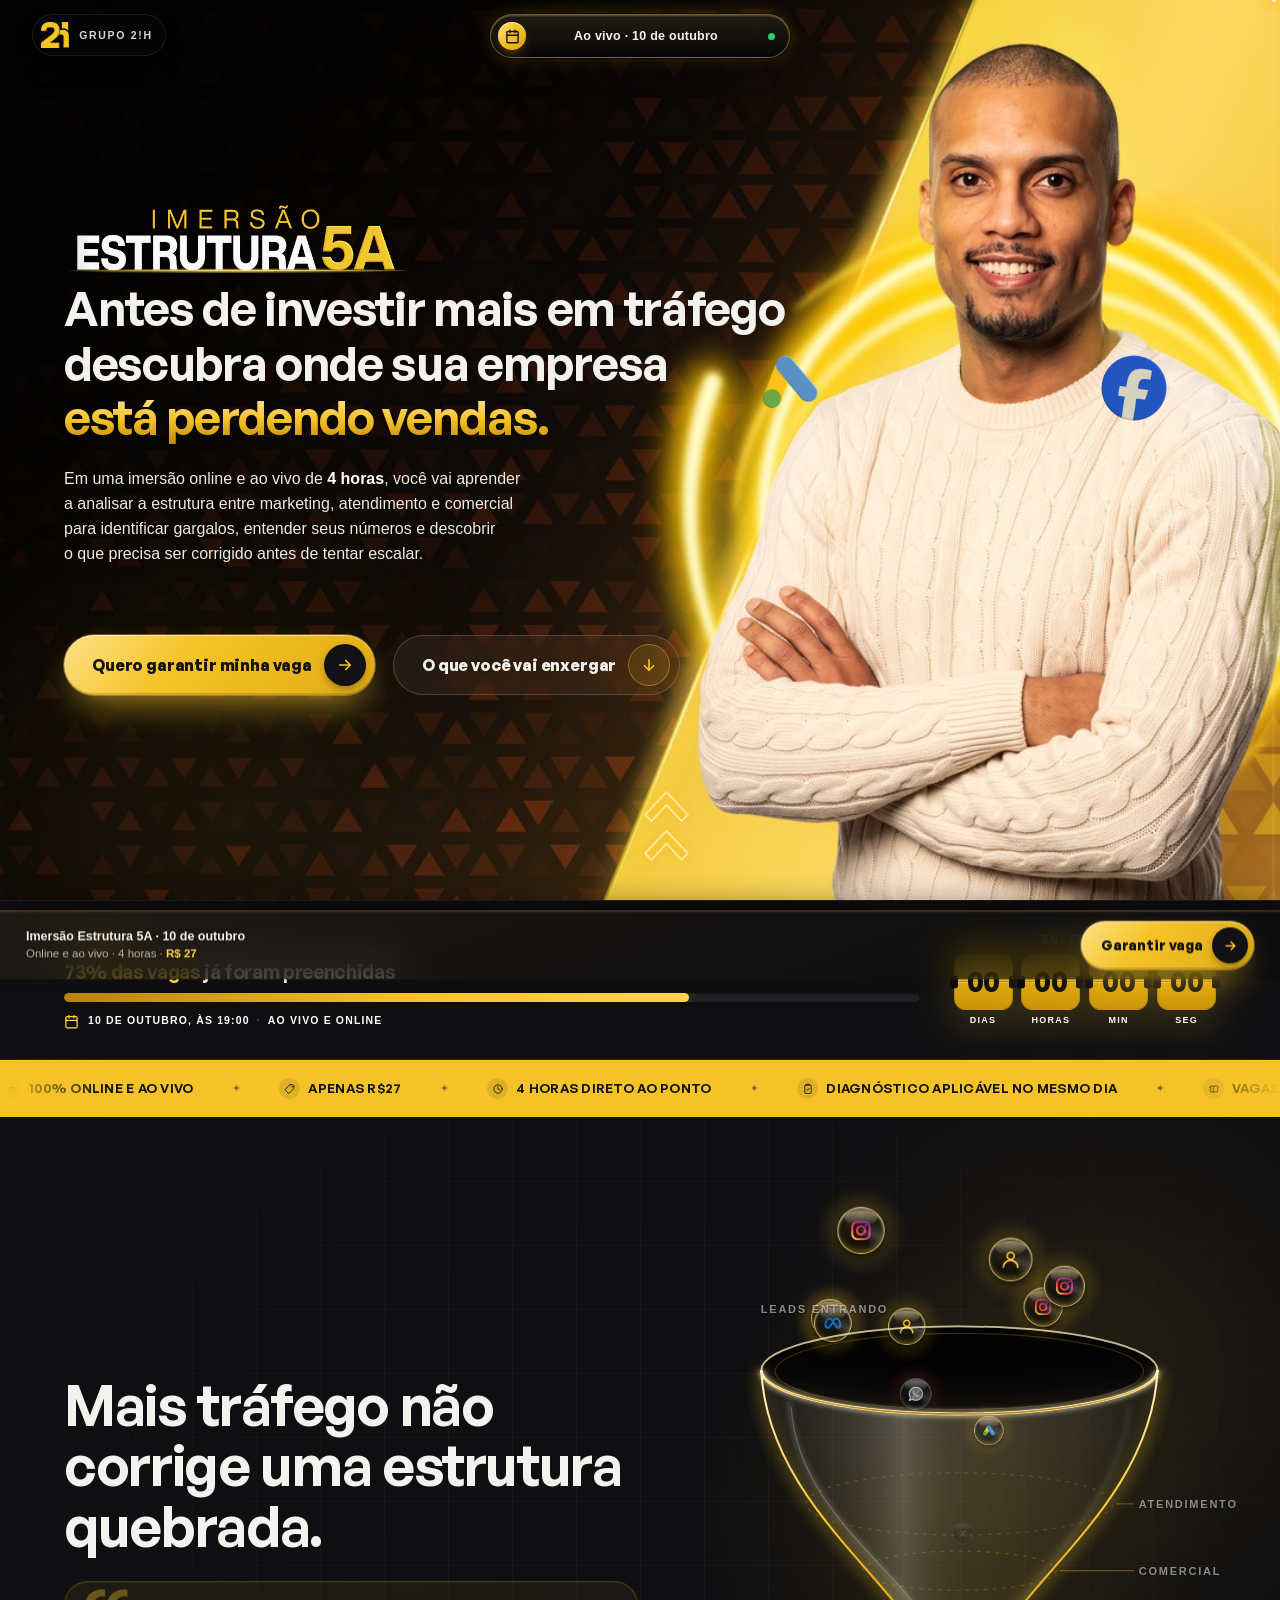
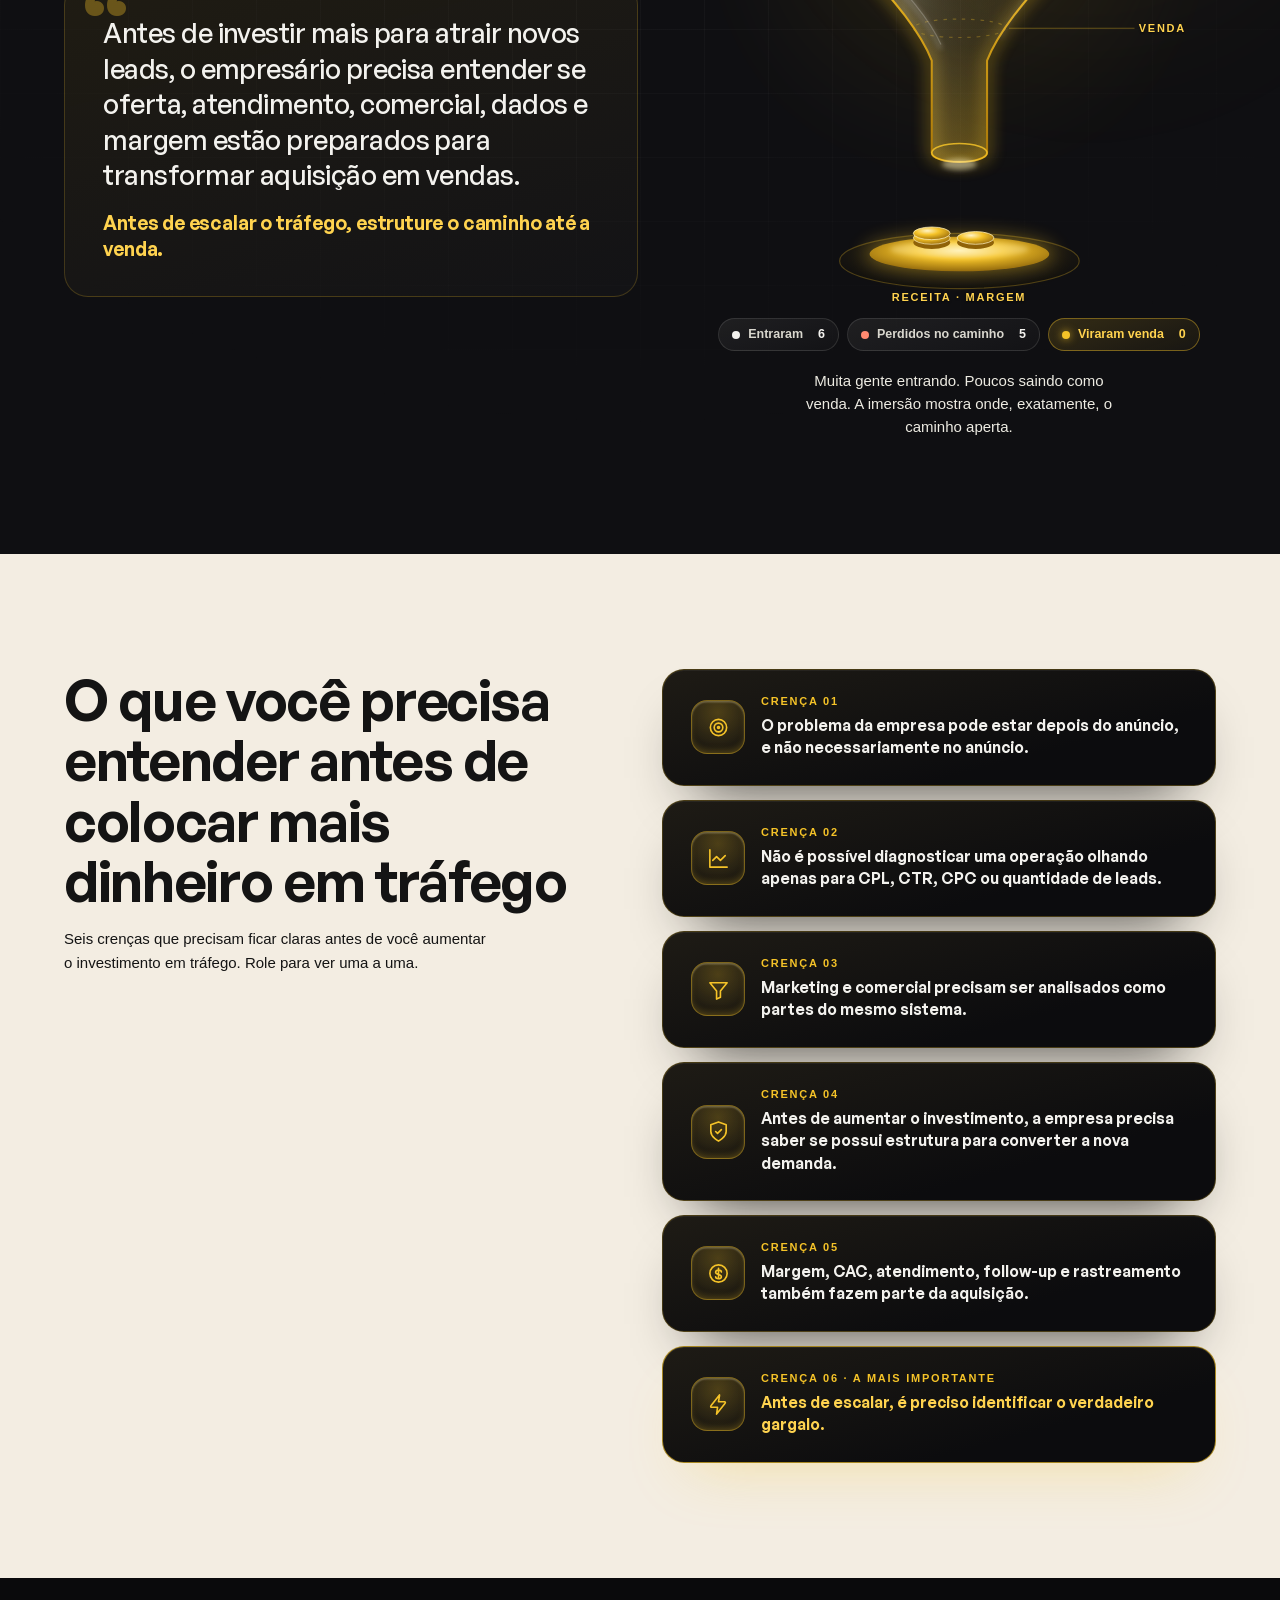
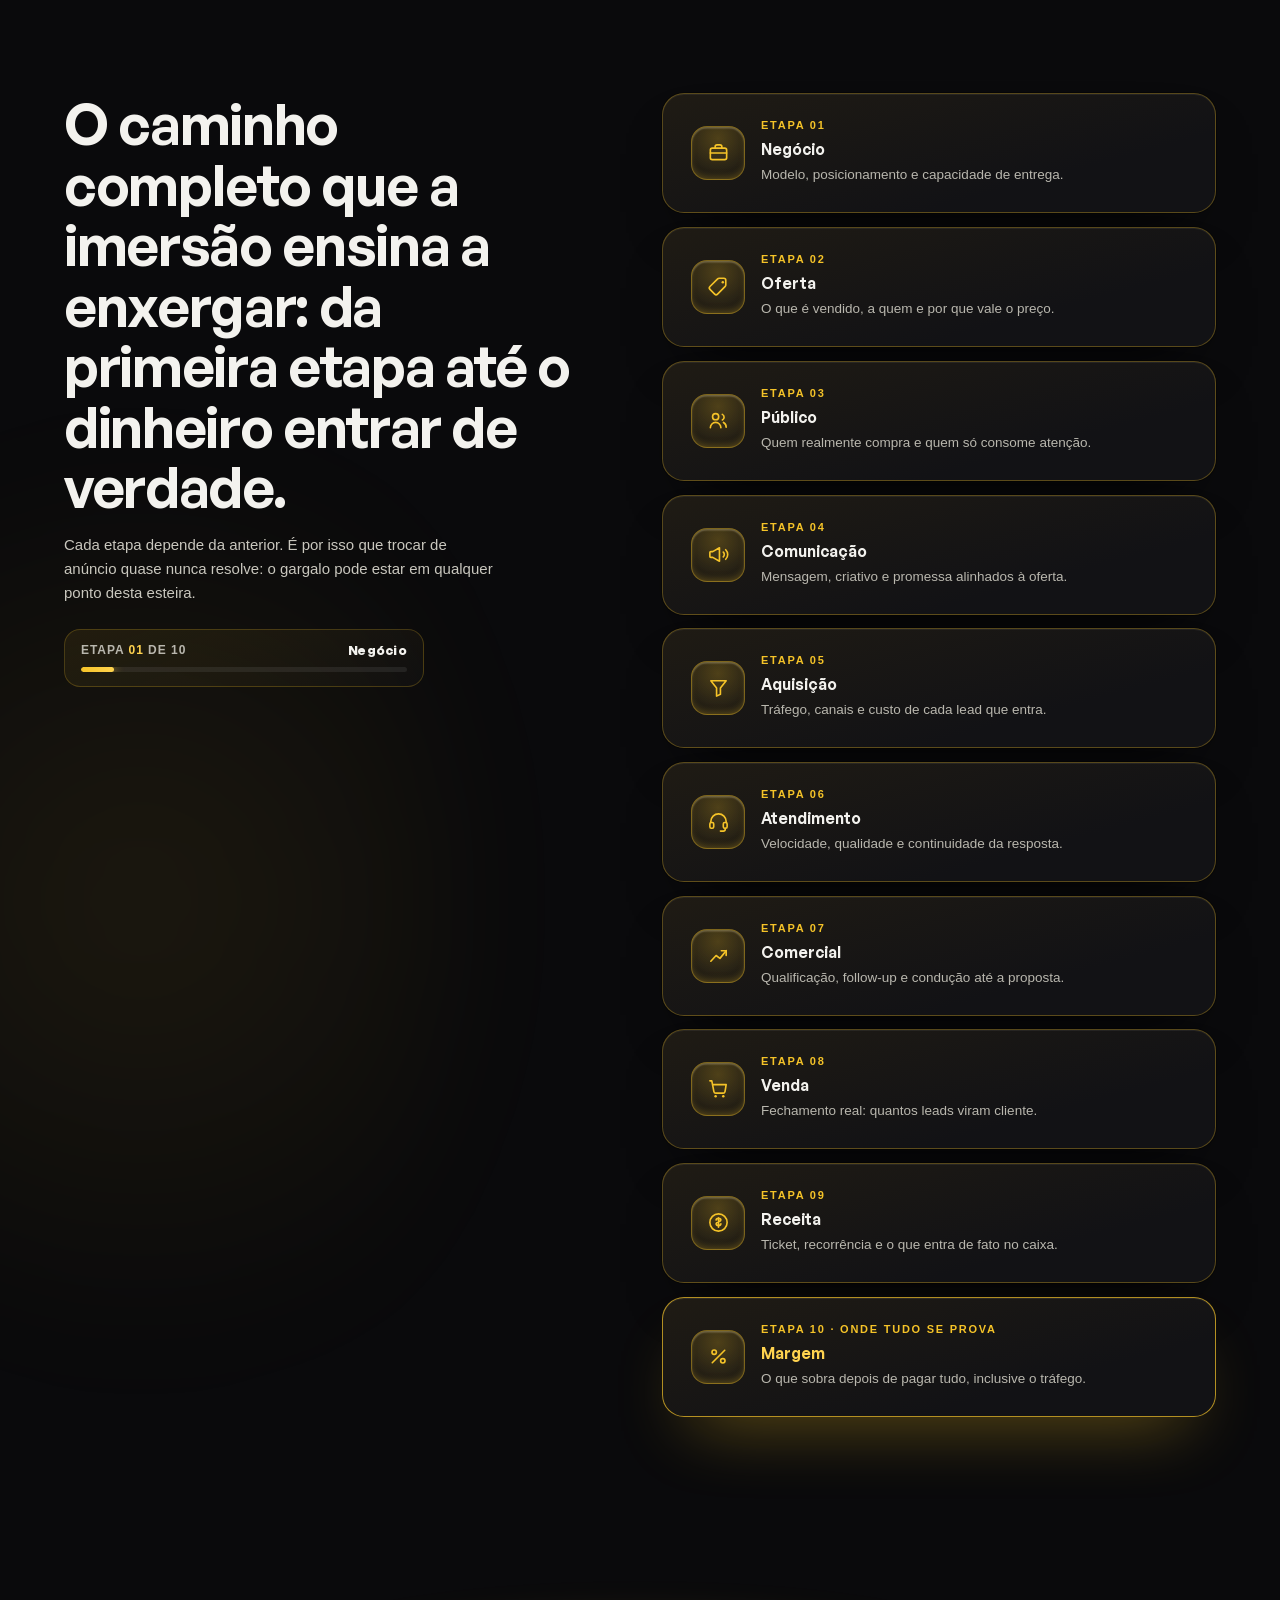
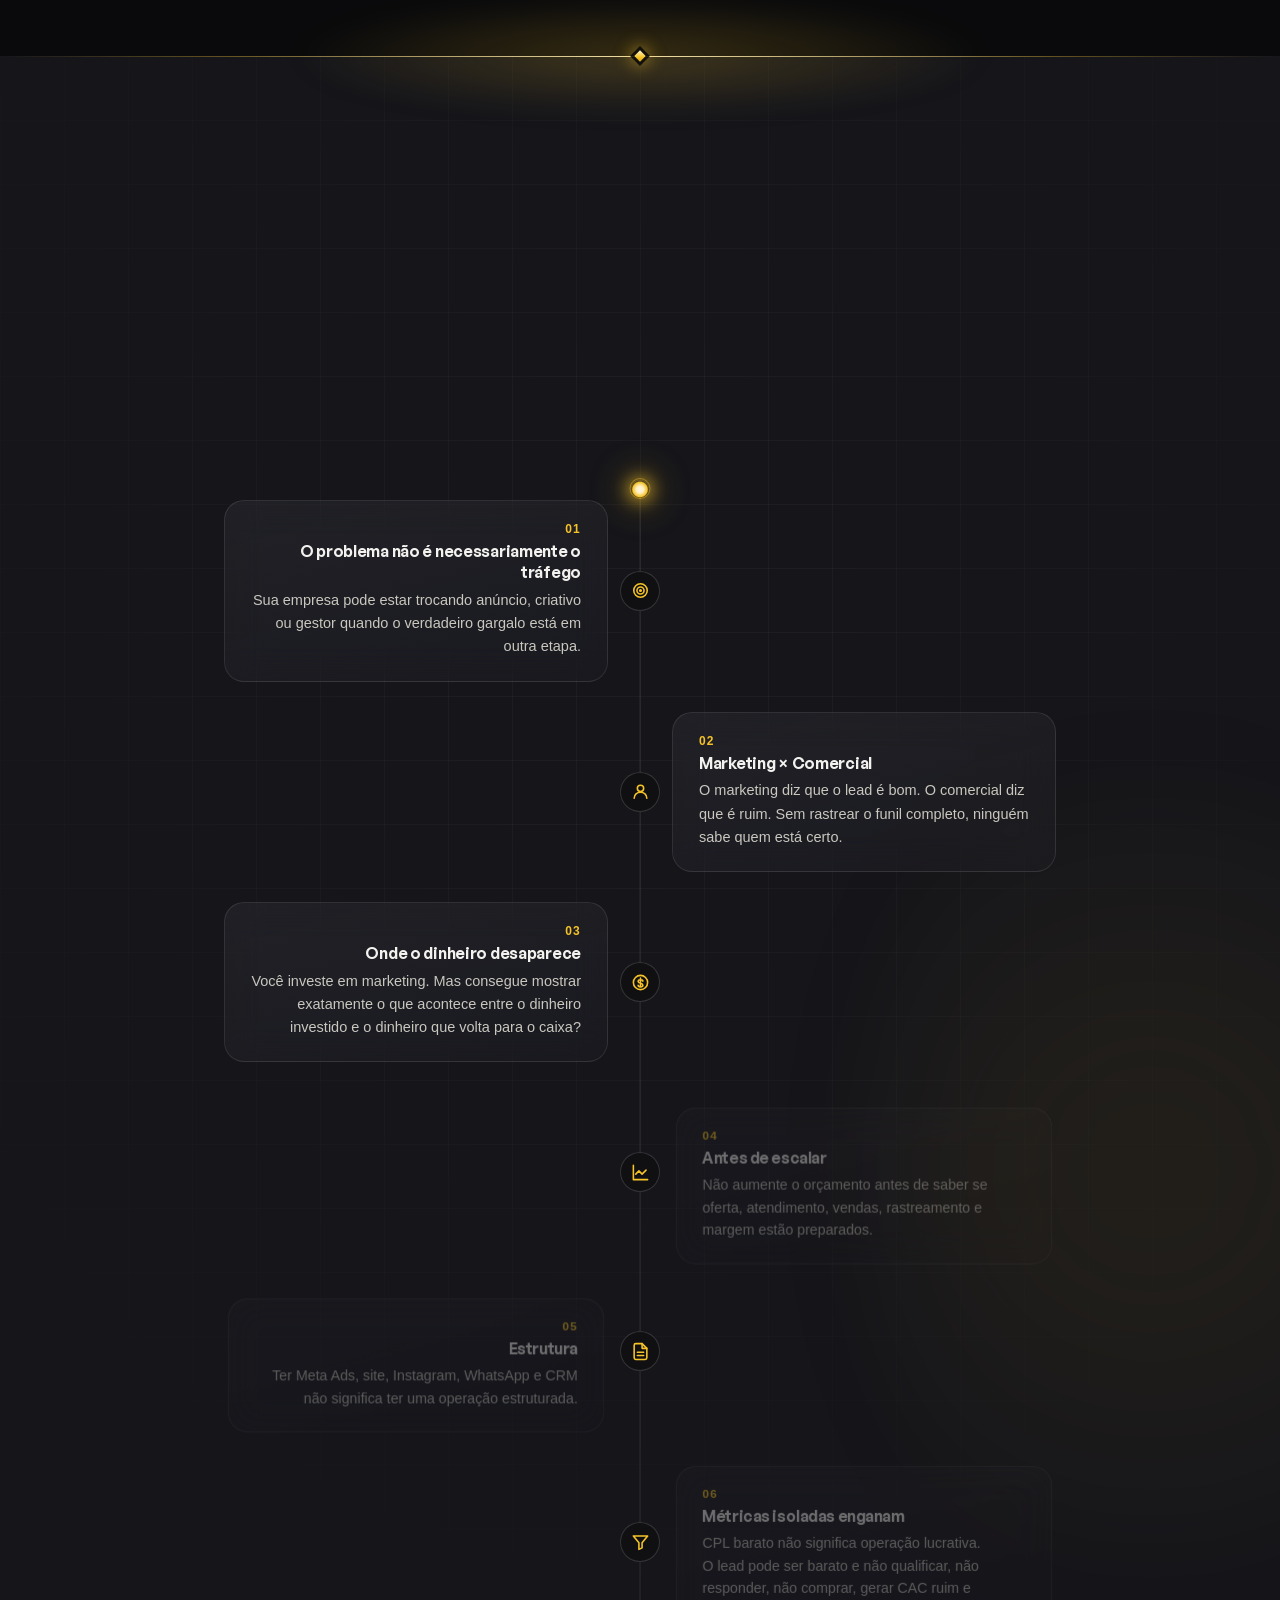
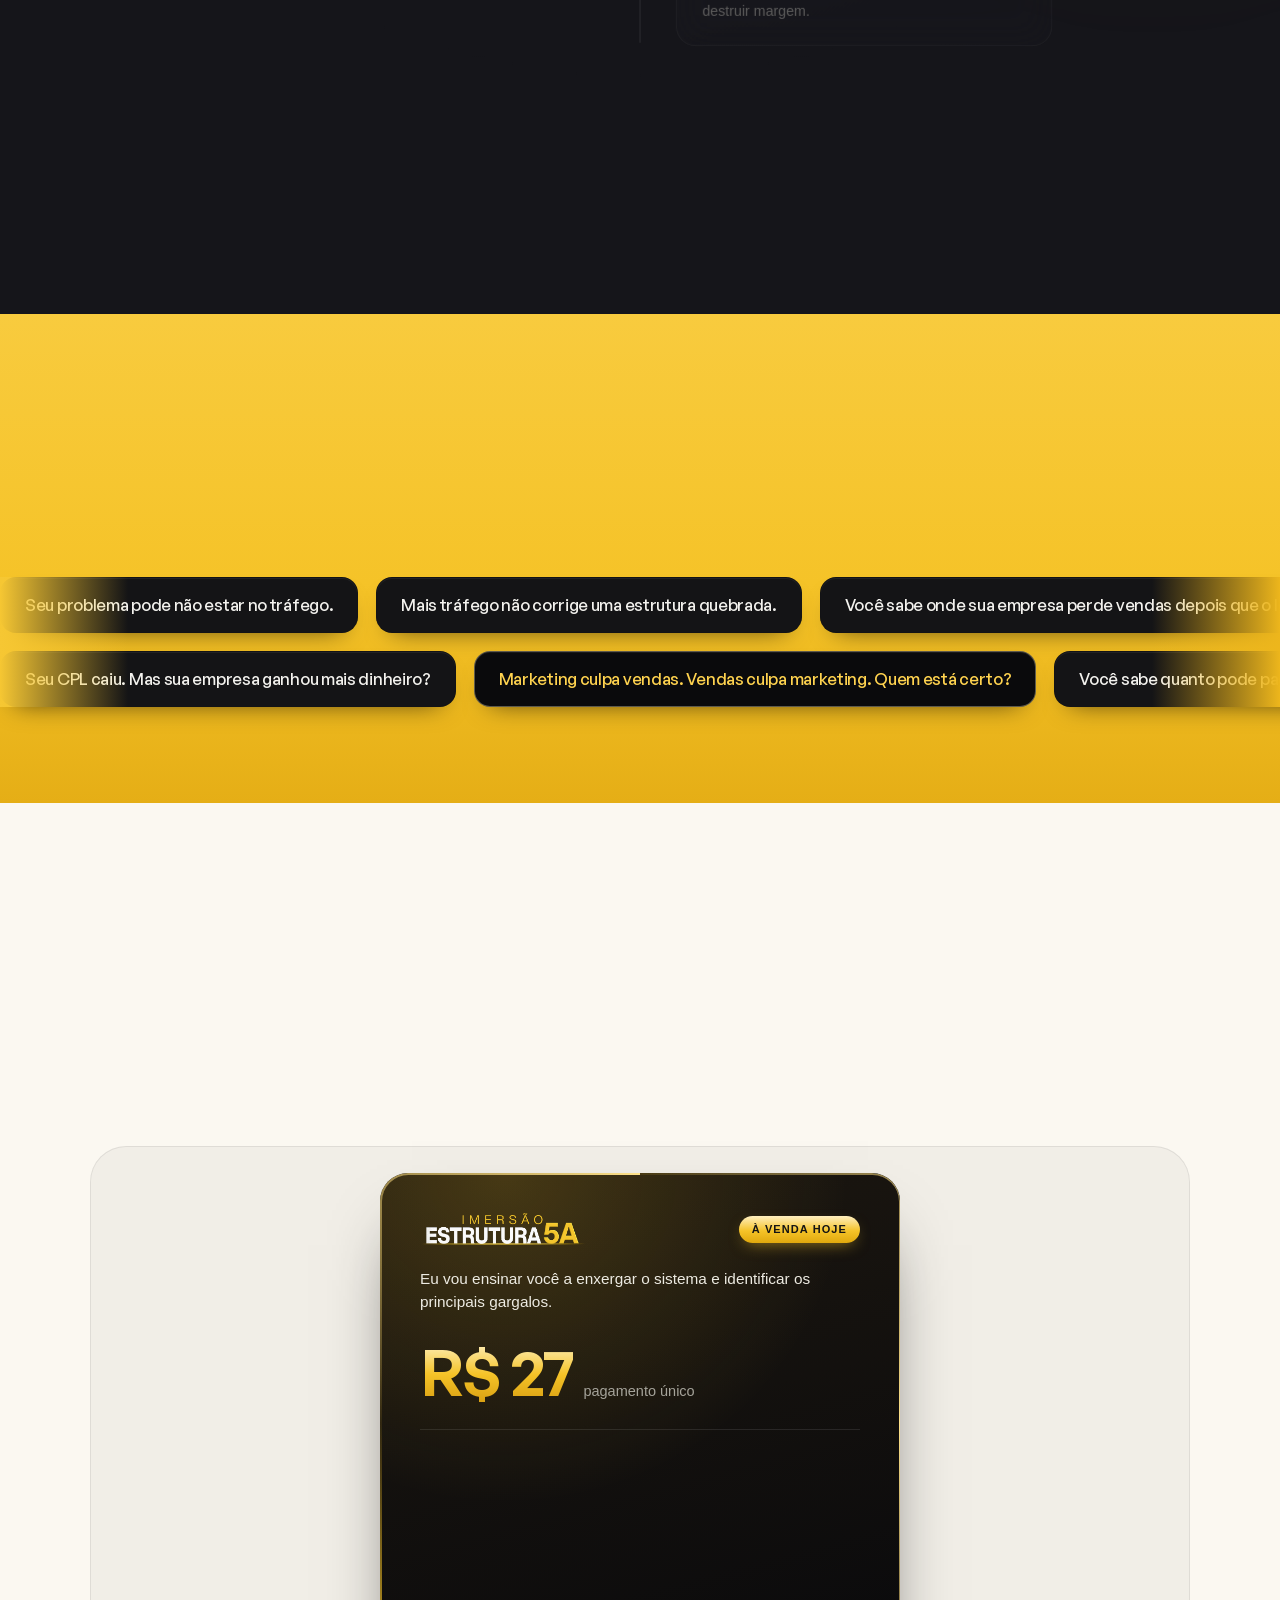
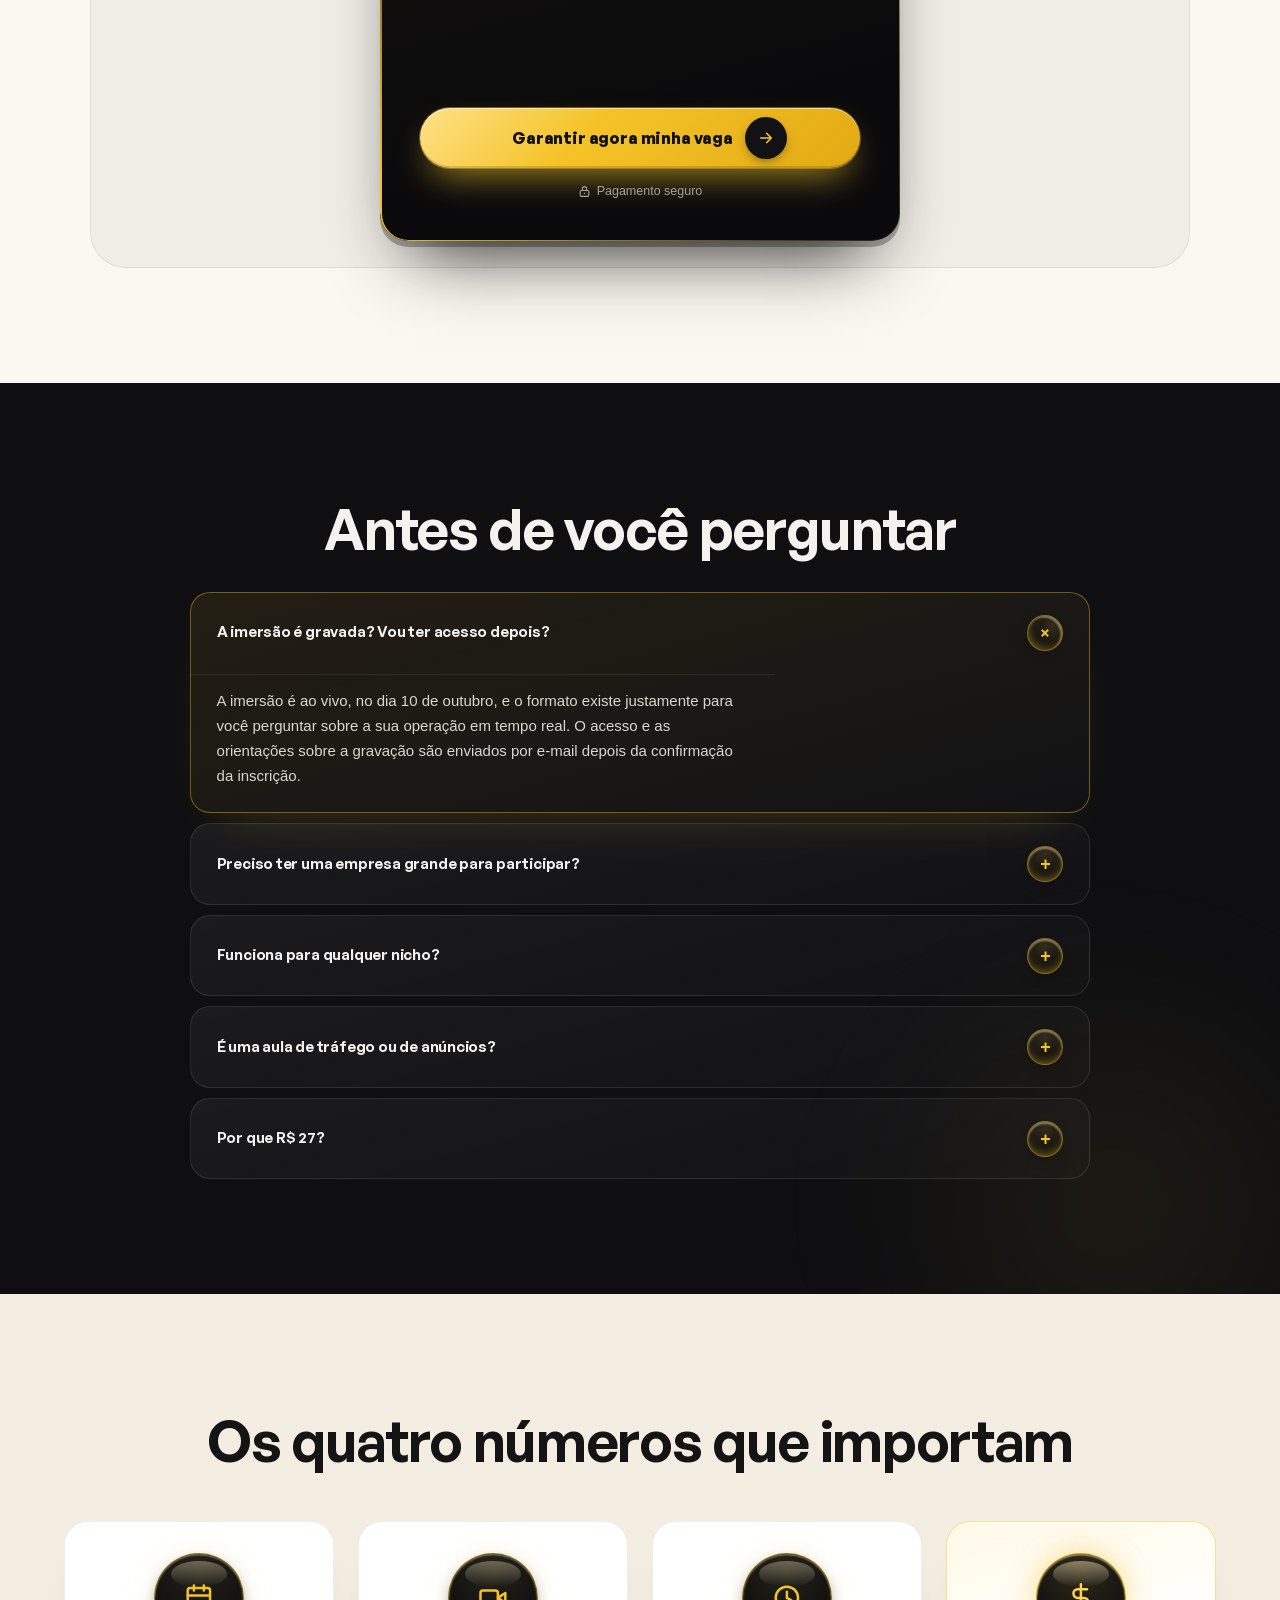
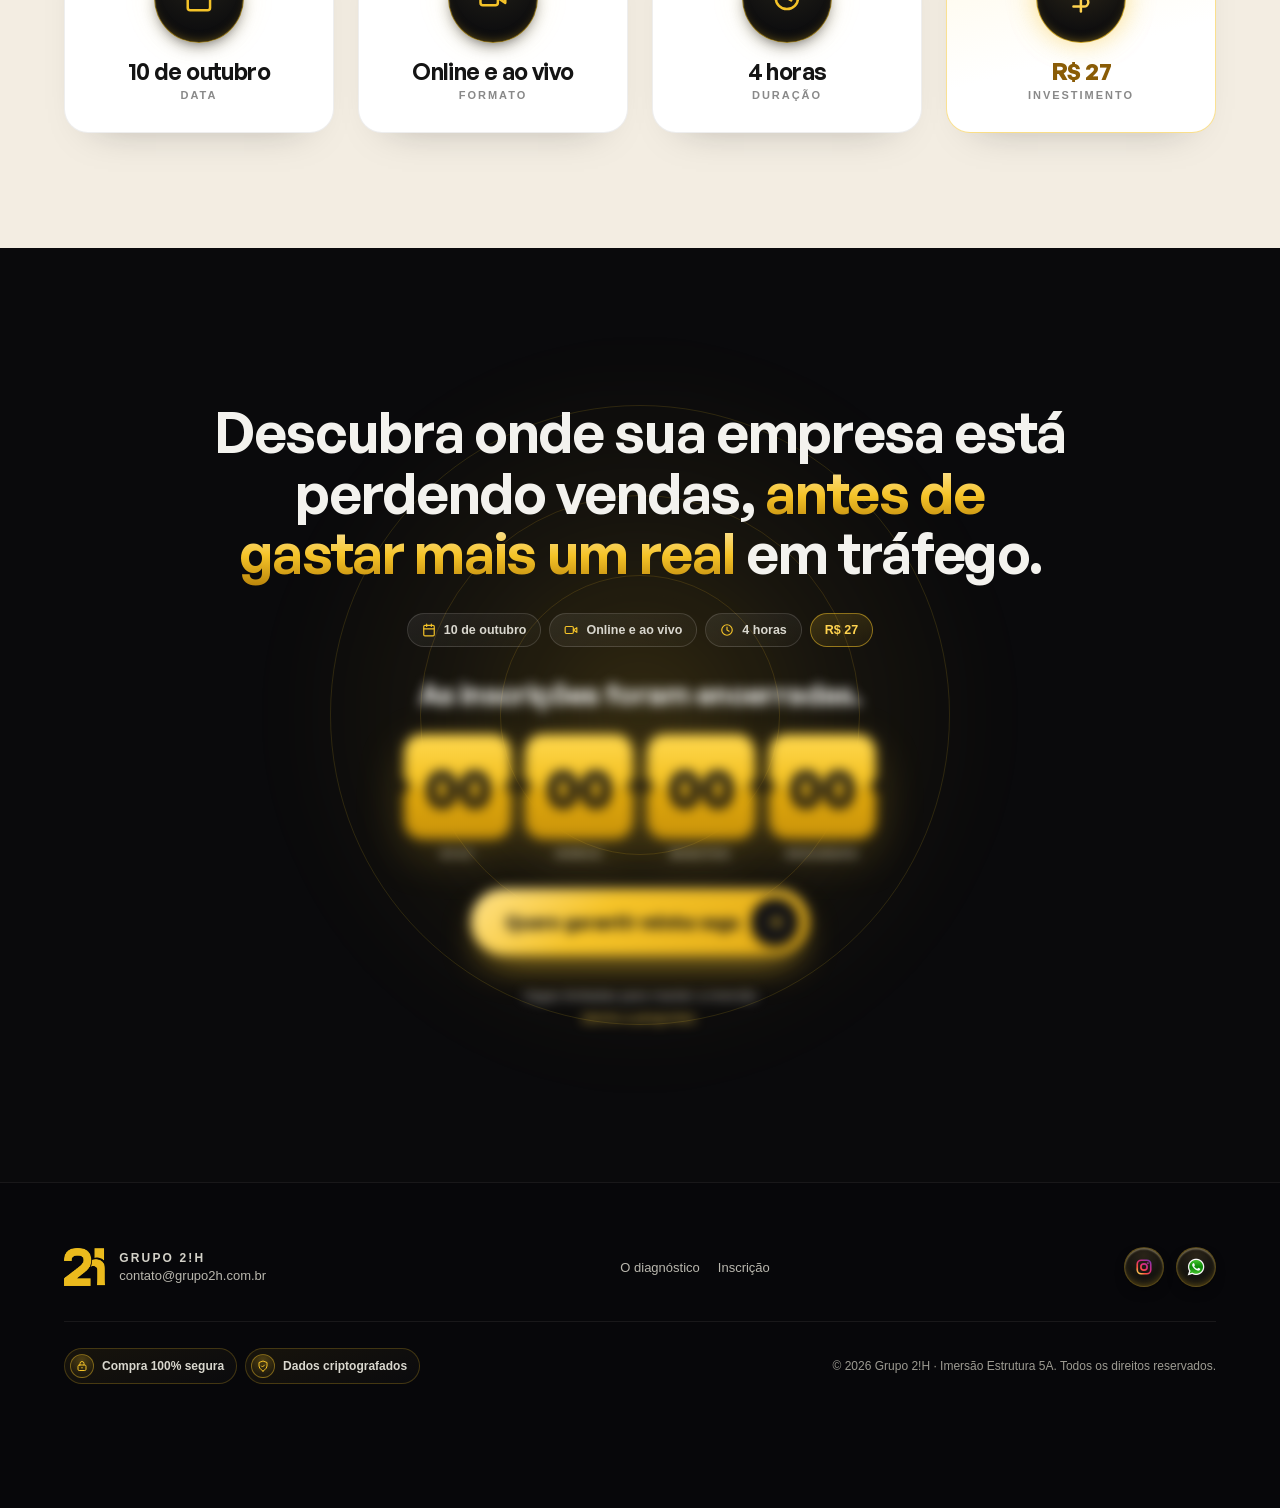
==== index.html @ 451ab425 "Logo do hero maior no mobile, e a faixa de tablet alinhada com ela No celular (<=760px) a logo passa" ====
<!DOCTYPE html>
<html lang="pt-BR">
<head>
<meta charset="utf-8">
<meta name="viewport" content="width=device-width, initial-scale=1">
<!-- Google Tag Manager -->
<script>(function(w,d,s,l,i){w[l]=w[l]||[];w[l].push({'gtm.start':
new Date().getTime(),event:'gtm.js'});var f=d.getElementsByTagName(s)[0],
j=d.createElement(s),dl=l!='dataLayer'?'&l='+l:'';j.async=true;j.src=
'https://www.googletagmanager.com/gtm.js?id='+i+dl;f.parentNode.insertBefore(j,f);
})(window,document,'script','dataLayer','GTM-PDKH7XHJ');</script>
<!-- End Google Tag Manager -->
<title>Imersão Estrutura 5A · Grupo 2!H</title>
<meta name="description" content="Imersão online e ao vivo de 4 horas para descobrir onde sua empresa está perdendo vendas antes de investir mais em tráfego. 10 de outubro, por R$ 27.">
<meta name="theme-color" content="#0A0A0C">
<meta property="og:title" content="Imersão Estrutura 5A · Grupo 2!H">
<meta property="og:description" content="Antes de investir mais em tráfego, descubra onde sua empresa está perdendo vendas. Imersão online e ao vivo, 4 horas, 10 de outubro.">
<meta property="og:type" content="website">
<meta property="og:url" content="https://imersaoestrutura5a.agencia2h.com.br/">
<meta property="og:image" content="https://imersaoestrutura5a.agencia2h.com.br/assets/hero-creative-1366.jpg">
<link rel="icon" type="image/png" href="assets/favicon.png">
<link rel="preload" as="font" type="font/woff2" href="assets/fonts/general-sans-600.woff2" crossorigin>
<link rel="preload" as="font" type="font/woff2" href="assets/fonts/inter-var-latin.woff2" crossorigin>
<link rel="preload" as="image" href="assets/hero-creative-mobile-828.jpg" media="(max-width: 480px)" fetchpriority="high">
<link rel="preload" as="image" href="assets/hero-creative-mobile-1080.jpg" media="(min-width: 481px) and (max-width: 900px)" fetchpriority="high">
<link rel="preload" as="image" href="assets/hero-creative-1366.jpg" media="(min-width: 901px) and (max-width: 1400px)" fetchpriority="high">
<link rel="preload" as="image" href="assets/hero-creative-1920.jpg" media="(min-width: 1401px)" fetchpriority="high">
<style>
@font-face{font-family:'General Sans';font-style:normal;font-weight:400;font-display:swap;src:url(assets/fonts/general-sans-400.woff2) format('woff2')}
@font-face{font-family:'General Sans';font-style:normal;font-weight:500;font-display:swap;src:url(assets/fonts/general-sans-500.woff2) format('woff2')}
@font-face{font-family:'General Sans';font-style:normal;font-weight:600;font-display:swap;src:url(assets/fonts/general-sans-600.woff2) format('woff2')}
@font-face{font-family:'General Sans';font-style:normal;font-weight:700;font-display:swap;src:url(assets/fonts/general-sans-700.woff2) format('woff2')}
@font-face{font-family:'Inter';font-style:normal;font-weight:100 900;font-display:swap;src:url(assets/fonts/inter-var-latin.woff2) format('woff2');unicode-range:U+0100-02BA, U+02BD-02C5, U+02C7-02CC, U+02CE-02D7, U+02DD-02FF, U+0304, U+0308, U+0329, U+1D00-1DBF, U+1E00-1E9F, U+1EF2-1EFF, U+2020, U+20A0-20AB, U+20AD-20C0, U+2113, U+2C60-2C7F, U+A720-A7FF}
@font-face{font-family:'Inter';font-style:normal;font-weight:100 900;font-display:swap;src:url(assets/fonts/inter-var-latin-ext.woff2) format('woff2');unicode-range:U+0102-0103, U+0110-0111, U+0128-0129, U+0168-0169, U+01A0-01A1, U+01AF-01B0, U+0300-0301, U+0303-0304, U+0308-0309, U+0323, U+0329, U+1EA0-1EF9, U+20AB}
*{box-sizing:border-box}
html{scroll-behavior:smooth;scrollbar-width:none;background:#0A0A0C}
html::-webkit-scrollbar{display:none}
body{margin:0;background:#0A0A0C;color:#F3F2EE;font-family:Inter,system-ui,sans-serif;-webkit-font-smoothing:antialiased;overflow-x:clip}
h1,h2,h3,p,blockquote{margin:0}
a{color:#F5C328;text-decoration:none}
a:hover{color:#FFD34F}
::selection{background:rgba(245,195,40,.28)}
.page-scroll-rail{position:fixed;top:0;right:0;bottom:0;width:18px;z-index:39;pointer-events:none;touch-action:none;user-select:none}
body.rail-dragging{user-select:none;-webkit-user-select:none}
.page-scroll-track{position:absolute;top:0;bottom:0;right:5px;width:3px;background:rgba(243,242,238,.06);border-radius:3px;transition:width .2s var(--ease),right .2s var(--ease)}
@media (hover:hover) and (pointer:fine){.page-scroll-rail{pointer-events:auto;cursor:pointer}.page-scroll-rail:hover .page-scroll-track,.page-scroll-rail.dragging .page-scroll-track{width:5px;right:4px}.page-scroll-rail:hover .page-scroll-fill::after,.page-scroll-rail.dragging .page-scroll-fill::after{width:13px;height:13px;bottom:-6px}}
.page-scroll-fill{position:absolute;left:0;top:0;width:100%;height:0%;background:linear-gradient(180deg,#FFEFC0,#F5C328 45%,#B8830A);border-radius:3px;box-shadow:0 0 10px 2px rgba(245,195,40,.45),0 0 24px 6px rgba(245,195,40,.16)}
.page-scroll-fill::after{content:'';position:absolute;left:50%;bottom:-4px;width:9px;height:9px;transform:translateX(-50%);border-radius:50%;background:radial-gradient(circle,#FFF8E2,#FFEFC0 30%,#F5C328 60%,transparent 74%);box-shadow:0 0 12px 4px rgba(245,195,40,.7)}
@keyframes sheen{0%{transform:translateX(-130%)}55%{transform:translateX(130%)}100%{transform:translateX(130%)}}
@keyframes mqA{from{transform:translate3d(0,0,0)}to{transform:translate3d(-50%,0,0)}}
@keyframes mqB{from{transform:translate3d(-50%,0,0)}to{transform:translate3d(0,0,0)}}
@keyframes arc{from{transform:rotate(0)}to{transform:rotate(360deg)}}
@keyframes flow{0%{opacity:0;transform:translateY(0) scale(1)}12%{opacity:.5}50%{opacity:.42;transform:translateY(118px) scale(.7)}100%{opacity:0;transform:translateY(236px) scale(.115)}}
@keyframes breathe{0%,100%{opacity:.5}50%{opacity:.95}}
@keyframes online-pulse{0%{box-shadow:0 0 0 0 rgba(46,204,113,.6)}70%{box-shadow:0 0 0 8px rgba(46,204,113,0)}100%{box-shadow:0 0 0 0 rgba(46,204,113,0)}}
.online-dot{width:7px;height:7px;border-radius:99px;background:#2ECC71;flex:none;animation:online-pulse 1.8s cubic-bezier(.4,0,.6,1) infinite}
@keyframes hint{0%,100%{transform:translateX(0);opacity:.5}50%{transform:translateX(6px);opacity:1}}
@media (max-width:480px){
.hero-emph{white-space:normal!important}
}
.quote-br{display:none}
@media (max-width:760px){
.quote-br{display:block}
}
.hero-creative-bg{display:none}
.hero-mobile-creative{display:none}
.hero-h1{max-width:26ch}
.hero-sub{max-width:46ch}
.hero-br{display:none}
.hero-float-icon{display:none}
@keyframes float-bob{0%,100%{transform:translate(50%,-50%) translateY(0)}50%{transform:translate(50%,-50%) translateY(-9px)}}
@keyframes float-bob-l{0%,100%{transform:translate(-50%,-50%) translateY(0)}50%{transform:translate(-50%,-50%) translateY(-9px)}}
@media (min-width:901px){
.hero-creative-bg{display:block;position:absolute;inset:0;background-image:url(assets/hero-creative-1920.jpg);background-size:cover;background-repeat:no-repeat;background-position:center top;z-index:0;pointer-events:none}
.hero-h1{max-width:36ch}
.hero-sub{max-width:64ch}
.hero-br{display:block}
.hero-float-icon{display:block;position:absolute;z-index:1;pointer-events:none;animation:float-bob 4s ease-in-out infinite}
}
@media (max-width:900px){
.hero-capsule{top:8px!important}
.hero-sec{flex-direction:column;align-items:stretch!important;justify-content:flex-start!important;padding:0 0 clamp(36px,6vh,72px)!important}
.hero-mobile-creative{display:block;position:relative;width:100%;aspect-ratio:2/3;background-image:url(assets/hero-creative-mobile-828.jpg);background-size:cover;background-position:top center;flex:none;z-index:0;overflow:hidden}
.hero-mobile-creative::after{content:'';position:absolute;left:0;right:0;bottom:0;height:14%;background:linear-gradient(to bottom,rgba(10,10,12,0) 0%,rgba(10,10,12,.55) 55%,#0A0A0C 100%);pointer-events:none}
.hero-mobile-float-icon{display:block;position:absolute;z-index:1;pointer-events:none}
.hero-content-wrap{padding:0 clamp(18px,5vw,72px) 0;margin-top:-25%!important}
}
@media (max-width:760px){
[data-mobile-center]{align-items:center!important;text-align:center!important}
[data-mobile-row-center]{justify-content:center!important;align-items:center!important}
[data-mobile-quote]{border-left:none!important;padding-left:0!important;text-align:center!important}
[data-mobile-footer]{flex-direction:column!important;text-align:center!important}
}
/* ---- Cards empilhados no scroll (mesmo motor da secao "Atuacao" de referencia) ---- */
.stack-outer{display:flex;flex-wrap:wrap;align-items:stretch;gap:clamp(32px,5vw,70px)}
.stack-left-inner{position:sticky;top:clamp(96px,12vh,120px)}
.stack-cards{flex:1 1 360px;min-width:min(100%,300px);display:flex;flex-direction:column;gap:14px}
.stack-card{position:sticky;top:clamp(96px,12vh,120px);box-sizing:border-box;display:flex;align-items:center;gap:16px;padding:clamp(20px,2.4vw,26px) clamp(20px,2.6vw,28px);border-radius:16px;border:1px solid rgba(243,242,238,.12);background:linear-gradient(165deg,rgba(30,25,21,.92),rgba(16,16,19,.92));backdrop-filter:blur(20px) saturate(140%);-webkit-backdrop-filter:blur(20px) saturate(140%);box-shadow:0 20px 40px -26px rgba(0,0,0,.85);overflow:hidden}
.stack-card::before{content:'';position:absolute;top:0;left:0;right:0;height:3px;background:linear-gradient(90deg,#F3DFA3 0%,#F5C328 50%,#C9A25E 100%)}
.stack-card.is-hi{border-color:rgba(245,195,40,.4)}
.stack-ico{flex:0 0 auto;width:50px;height:50px;border-radius:14px;display:flex;align-items:center;justify-content:center;background:radial-gradient(circle at 50% 22%,rgba(245,195,40,.24),rgba(245,195,40,.05) 72%);border:1px solid rgba(245,195,40,.42);box-shadow:inset 0 1.5px 1.5px rgba(255,239,192,.28),inset 0 -4px 8px -4px rgba(245,195,40,.35);color:#F5C328}
.stack-ico svg{width:23px;height:23px;stroke-width:1.7;fill:none;stroke:currentColor;stroke-linecap:round;stroke-linejoin:round}
.stack-body{min-width:0;align-self:center}
.stack-text{margin:0;font:600 16px/1.45 'General Sans',Inter,system-ui;color:#F3F2EE}
@media (max-width:900px){.stack-left-inner{position:static}}
@media (max-width:760px){.stack-title{max-width:none!important}}
@media (prefers-reduced-motion:reduce){.online-dot{animation:none}}
/* ---- Linha do tempo iluminada no scroll (secao "Seis angulos") ---- */
.timeline{position:relative}
.tl-rail{position:absolute;left:50%;top:30px;bottom:30px;width:2px;transform:translateX(-50%);background:rgba(243,242,238,.05);border-radius:2px}
.tl-fill{position:absolute;left:0;top:0;width:100%;height:var(--tl,0%);background:linear-gradient(180deg,#FFEFC0,#F5C328 40%,#B8830A);box-shadow:0 0 10px 2px rgba(245,195,40,.45),0 0 26px 6px rgba(245,195,40,.16);border-radius:2px;transition:height .15s linear}
.tl-fill::before{content:'';position:absolute;left:50%;bottom:-9px;width:19px;height:19px;transform:translateX(-50%);border-radius:50%;border:1.5px solid rgba(245,195,40,.4);pointer-events:none;animation:tl-ring 2.6s cubic-bezier(.2,.65,.35,1) infinite}
.tl-fill::after{content:'';position:absolute;left:50%;bottom:-8px;width:17px;height:17px;transform:translateX(-50%);border-radius:50%;background:radial-gradient(circle,#FFF8E2,#FFEFC0 30%,#F5C328 60%,transparent 74%);box-shadow:0 0 16px 5px rgba(245,195,40,.55),0 0 36px 12px rgba(245,195,40,.2);animation:tl-pulse 2.6s ease-in-out infinite}
@keyframes tl-ring{0%{transform:translateX(-50%) scale(.55);opacity:.45}75%,100%{transform:translateX(-50%) scale(2.1);opacity:0}}
@keyframes tl-pulse{0%,100%{box-shadow:0 0 16px 5px rgba(245,195,40,.55),0 0 36px 12px rgba(245,195,40,.2)}50%{box-shadow:0 0 20px 6px rgba(245,195,40,.65),0 0 44px 15px rgba(245,195,40,.28)}}
.tl-step{position:relative;display:grid;grid-template-columns:1fr 64px 1fr;align-items:center;margin:30px 0}
.tl-node{grid-column:2;grid-row:1;justify-self:center;width:40px;height:40px;border-radius:999px;background:#101013;border:1px solid rgba(243,242,238,.16);position:relative;z-index:2;display:flex;align-items:center;justify-content:center;transition:border-color .45s ease,background .45s ease,box-shadow .45s ease}
.tl-step.lit .tl-node{border-color:rgba(245,195,40,.5);background:radial-gradient(circle at 50% 20%,#2a2418 0%,#141310 58%,#0a0a0c 100%);box-shadow:inset 0 1.5px 1.5px rgba(255,239,192,.3),inset 0 -4px 8px -4px rgba(245,195,40,.35),0 0 12px 2px rgba(245,195,40,.28)}
.tl-node::before{content:'';position:absolute;inset:-8px;border-radius:50%;border:1.5px solid rgba(245,195,40,0);transition:border-color .45s ease,box-shadow .45s ease}
.tl-step.lit .tl-node::before{border-color:rgba(245,195,40,.25);box-shadow:0 0 10px rgba(245,195,40,.22)}
.tl-card{grid-column:1;grid-row:1;text-align:right;padding:20px 24px;border-radius:18px;border:1px solid rgba(243,242,238,.1);background:linear-gradient(165deg,rgba(243,242,238,.055),rgba(243,242,238,.02));backdrop-filter:blur(18px) saturate(140%);opacity:.4;transform:translateY(14px) scale(.98);transition:opacity .5s ease,transform .5s ease,box-shadow .5s ease,border-color .5s ease}
.tl-step:nth-child(even) .tl-card{grid-column:3;text-align:left}
.tl-step.lit .tl-card{opacity:1;transform:none;border-color:rgba(245,195,40,.28);box-shadow:0 20px 44px -30px rgba(245,195,40,.18),inset 0 1px 0 rgba(255,255,255,.06)}
.tl-num{font:700 12px/1 Inter,sans-serif;letter-spacing:.1em;color:#F5C328;display:block;margin-bottom:6px}
@media (max-width:899px){
.tl-rail{left:calc(clamp(18px,5vw,72px) + 22px);top:22px;bottom:22px}
.tl-step{grid-template-columns:44px 1fr;gap:16px;margin:18px 0}
.tl-node{grid-column:1;width:44px;height:44px;background:#141416}
.tl-card,.tl-step:nth-child(even) .tl-card{grid-column:2;text-align:left}
}
@media (prefers-reduced-motion:reduce){.tl-card,.tl-node,.tl-node::before{transition:none}.tl-fill::before,.tl-fill::after{animation:none}}
/* ---- Botoes: mesmo motor/estilo de referencia (isolate + skew-sheen no hover) ---- */
.btn-chique{position:relative;overflow:hidden;isolation:isolate;transition:transform .25s ease,box-shadow .25s ease}
.btn-chique:hover{transform:translateY(-2px)}
.btn-chique:active{transform:translateY(-1px) scale(.97)}
.btn-chique::after{content:'';position:absolute;top:0;left:-90%;width:55%;height:100%;background:linear-gradient(115deg,transparent,rgba(255,255,255,.5),transparent);transform:skewX(-18deg);transition:left .9s cubic-bezier(.2,.7,.2,1);pointer-events:none;z-index:1}
.btn-chique:hover::after{left:150%}
.btn-chique:not(.btn-ghost)::before{content:'';position:absolute;inset:0;border-radius:inherit;background:linear-gradient(180deg,rgba(255,255,255,.3) 0%,rgba(255,255,255,0) 55%);pointer-events:none;z-index:1}
.btn-ghost{background:rgba(243,242,238,.05);color:#F3F2EE;border:1px solid rgba(243,242,238,.16);backdrop-filter:blur(12px) saturate(140%);-webkit-backdrop-filter:blur(12px) saturate(140%);box-shadow:0 8px 20px -12px rgba(0,0,0,.6),inset 0 1px 0 rgba(255,255,255,.05)}
.btn-ghost:hover{color:#F3F2EE;border-color:rgba(245,195,40,.45);background:rgba(245,195,40,.1);box-shadow:0 10px 26px -12px rgba(245,195,40,.3),inset 0 1px 0 rgba(255,255,255,.08)}
.btn-ghost::before{content:'';position:absolute;inset:0;border-radius:inherit;pointer-events:none;background:radial-gradient(120% 90% at 20% 0%,rgba(245,195,40,.12),transparent 55%)}
@media (prefers-reduced-motion:reduce){.btn-chique,.btn-chique::after{transition:none}}
.sec-h2{font:600 clamp(30px,4.4vw,56px)/1.08 'General Sans',Inter,system-ui;letter-spacing:-.024em;text-wrap:pretty}
.gh-pill{position:relative;display:inline-flex;align-items:center;gap:8px;padding:8px 16px;border-radius:999px;background:linear-gradient(160deg,rgba(243,242,238,.09),rgba(243,242,238,.02));border:1px solid rgba(243,242,238,.16);backdrop-filter:blur(14px) saturate(150%);-webkit-backdrop-filter:blur(14px) saturate(150%);box-shadow:inset 0 1px 0 rgba(255,255,255,.08)}
.gh-pill-dark{position:relative;display:inline-flex;align-items:center;gap:8px;padding:7px 14px;border-radius:999px;background:linear-gradient(160deg,rgba(20,20,20,.07),rgba(20,20,20,.02));border:1px solid rgba(20,20,20,.16);backdrop-filter:blur(10px) saturate(140%);-webkit-backdrop-filter:blur(10px) saturate(140%);box-shadow:inset 0 1px 0 rgba(255,255,255,.5)}
.cx-arrow{position:fixed;top:0;left:0;width:32px;height:32px;pointer-events:none;z-index:9999;opacity:0;filter:drop-shadow(0 2px 4px rgba(0,0,0,.45));transition:opacity .25s ease}
.cx-arrow-inner{transition:transform .16s cubic-bezier(.2,.8,.2,1)}
.cx-arrow.is-on{opacity:1}
@media (hover:hover) and (pointer:fine){*{cursor:none!important}}
@media (hover:none),(pointer:coarse),(prefers-reduced-motion:reduce){.cx-arrow{display:none!important}}
@media (prefers-reduced-motion:reduce){.stack-card{box-shadow:none}}
/* =====================================================================
   REDESIGN v2 — tokens, botoes, cards, secoes, funil, mobile
   ===================================================================== */
:root{--bg0:#0A0A0C;--bg1:#0F0F12;--bg2:#15151A;--cream:#F3EDE2;--cream2:#FBF8F1;--ink:#141414;--gold:#F5C328;--gold2:#FFD34F;--gold3:#B8830A;--ease:cubic-bezier(.22,.9,.3,1)}
.wrap{position:relative;max-width:1240px;margin:0 auto}
.sec-pad{padding:clamp(64px,9vw,128px) clamp(18px,5vw,72px)}
.sec-dark{background:var(--bg1);color:#F3F2EE}
.sec-dark-2{background:var(--bg2);color:#F3F2EE}
.sec-light{background:var(--cream);color:var(--ink)}
.sec-gold{background:linear-gradient(180deg,#F8CB3E 0%,#F5C328 55%,#E5AE16 100%);color:var(--ink)}
.sec-grid::before{content:'';position:absolute;inset:0;background-image:linear-gradient(rgba(243,242,238,.035) 1px,transparent 1px),linear-gradient(90deg,rgba(243,242,238,.035) 1px,transparent 1px);background-size:64px 64px;mask-image:radial-gradient(70% 60% at 50% 30%,#000 20%,transparent 100%);-webkit-mask-image:radial-gradient(70% 60% at 50% 30%,#000 20%,transparent 100%);pointer-events:none}
.sec-glow-top::after{display:none}
/* --- divisor de dobra: linha de luz + brilho + feixe --- */
.sec-divider{position:absolute;left:0;right:0;top:0;height:1px;z-index:3;pointer-events:none;background:linear-gradient(90deg,transparent 0%,rgba(245,195,40,.35) 18%,rgba(255,243,201,.95) 50%,rgba(245,195,40,.35) 82%,transparent 100%)}
.sec-divider::before{content:'';position:absolute;left:50%;top:50%;width:min(92vw,980px);height:160px;transform:translate(-50%,-50%);background:radial-gradient(50% 50% at 50% 50%,rgba(245,195,40,.2),rgba(245,195,40,.05) 55%,transparent 72%);filter:blur(14px)}
.sec-divider::after{content:'';position:absolute;left:50%;top:50%;width:8px;height:8px;transform:translate(-50%,-50%) rotate(45deg);background:linear-gradient(135deg,#FFF3C9,#F5C328 60%,#D9A012);box-shadow:0 0 0 3px rgba(10,10,12,.9),0 0 16px 4px rgba(245,195,40,.55)}
.sec-divider i{position:absolute;top:-1px;left:-18%;width:18%;height:3px;border-radius:3px;background:linear-gradient(90deg,transparent,#FFF8E2,transparent);filter:blur(.6px);opacity:0;animation:div-run 5s cubic-bezier(.45,0,.2,1) infinite}
@keyframes div-run{0%{left:-18%;opacity:0}12%{opacity:1}88%{opacity:1}100%{left:100%;opacity:0}}
@media (prefers-reduced-motion:reduce){.sec-divider i{animation:none}}
.orb{position:absolute;border-radius:50%;filter:blur(60px);pointer-events:none}
/* --- cabecalho de secao --- */
.sec-head{display:flex;flex-direction:column;gap:16px;align-items:flex-start}
.sec-head.center{align-items:center;text-align:center;margin-left:auto;margin-right:auto}
.eyebrow{display:inline-flex;align-items:center;gap:9px;padding:7px 14px 7px 8px;border-radius:999px;font:700 11px/1 Inter,sans-serif;letter-spacing:.14em;text-transform:uppercase;border:1px solid rgba(245,195,40,.35);background:linear-gradient(160deg,rgba(245,195,40,.14),rgba(245,195,40,.03));color:#FFD34F;box-shadow:inset 0 1px 0 rgba(255,239,192,.12)}
.eyebrow b{display:inline-flex;align-items:center;justify-content:center;min-width:22px;height:22px;padding:0 6px;border-radius:999px;background:linear-gradient(135deg,#FFDF7A,#F5C328 45%,#D9A012);color:#121215;font:800 10.5px/1 Inter,sans-serif;letter-spacing:.02em}
.on-light .eyebrow{border-color:rgba(20,20,20,.16);background:rgba(20,20,20,.05);color:#6B4A05;box-shadow:none}
.sec-sub{font:500 clamp(15px,1.15vw,18.5px)/1.6 Inter,sans-serif;color:#C9C7BE;max-width:52ch;text-wrap:pretty}
.on-light .sec-sub{color:#141414}
.h2-line{display:block;width:72px;height:3px;border-radius:3px;background:linear-gradient(90deg,#FFEFC0,#F5C328,#B8830A);transform:scaleX(0);transform-origin:left;transition:transform 1s var(--ease) .25s}
.center .h2-line{transform-origin:center}
.is-in .h2-line{transform:scaleX(1)}
/* --- botoes v2 --- */
.btn-v2{position:relative;display:inline-flex;align-items:center;justify-content:center;gap:12px;height:60px;padding:0 9px 0 28px;border-radius:999px;font:700 16px/1 'General Sans',Inter,system-ui;letter-spacing:-.01em;white-space:nowrap;text-decoration:none;isolation:isolate;overflow:hidden;box-sizing:border-box;transition:transform .32s var(--ease),box-shadow .32s var(--ease),background .3s var(--ease),border-color .3s}
.btn-v2 .btn-ic{flex:none;width:42px;height:42px;border-radius:50%;display:inline-flex;align-items:center;justify-content:center;transition:transform .4s var(--ease),background .3s}
.btn-v2 .btn-ic svg{width:18px;height:18px}
.btn-v2::after{content:'';position:absolute;top:0;left:-90%;width:55%;height:100%;background:linear-gradient(115deg,transparent,rgba(255,255,255,.55),transparent);transform:skewX(-18deg);transition:left .9s cubic-bezier(.2,.7,.2,1);pointer-events:none;z-index:1}
@media (hover:hover){.btn-v2:hover::after{left:150%}.btn-v2:hover{transform:translateY(-3px)}.btn-v2:hover .btn-ic{transform:translateX(4px)}}
.btn-v2:active{transform:translateY(-1px) scale(.98)}
.btn-gold{background:linear-gradient(135deg,#FFE28A 0%,#F5C328 38%,#E2AA14 100%);color:#121215;box-shadow:inset 0 1px 0 rgba(255,255,255,.5),inset 0 -2px 0 rgba(0,0,0,.14),0 16px 36px -12px rgba(245,195,40,.75),0 0 0 1px rgba(255,220,120,.35)}
.btn-gold .btn-ic{background:#121215;color:#F5C328;box-shadow:0 4px 12px -4px rgba(0,0,0,.6)}
.btn-gold:hover{color:#121215;box-shadow:inset 0 1px 0 rgba(255,255,255,.55),inset 0 -2px 0 rgba(0,0,0,.14),0 24px 50px -12px rgba(245,195,40,.9),0 0 0 1px rgba(255,220,120,.5)}
.btn-pulse{animation:btn-pulse 2.6s ease-out infinite}
@keyframes btn-pulse{0%{outline:2px solid rgba(245,195,40,.55);outline-offset:0}100%{outline:2px solid rgba(245,195,40,0);outline-offset:16px}}
.btn-ink{background:linear-gradient(180deg,#1E1D21,#0A0A0C);color:#FFD34F;border:1px solid rgba(245,195,40,.4);box-shadow:inset 0 1px 0 rgba(255,255,255,.08),0 16px 34px -14px rgba(0,0,0,.7)}
.btn-ink .btn-ic{background:linear-gradient(135deg,#FFE28A,#F5C328 45%,#E2AA14);color:#121215}
.btn-ink:hover{color:#FFE28A;border-color:rgba(245,195,40,.75);box-shadow:inset 0 1px 0 rgba(255,255,255,.1),0 24px 44px -14px rgba(245,195,40,.35)}
.btn-glass{background:rgba(243,242,238,.05);color:#F3F2EE;border:1px solid rgba(243,242,238,.18);backdrop-filter:blur(12px) saturate(140%);-webkit-backdrop-filter:blur(12px) saturate(140%)}
.btn-glass .btn-ic{background:rgba(245,195,40,.12);color:#F5C328;border:1px solid rgba(245,195,40,.4)}
.btn-glass:hover{color:#F3F2EE;border-color:rgba(245,195,40,.5);background:rgba(245,195,40,.09)}
.btn-sm{height:48px;padding:0 6px 0 20px;font-size:14px;gap:9px}
.btn-sm .btn-ic{width:36px;height:36px}
.btn-sm .btn-ic svg{width:15px;height:15px}
.btn-lg{height:66px;padding:0 10px 0 34px;font-size:17.5px}
.btn-lg .btn-ic{width:48px;height:48px}
.btn-lg .btn-ic svg{width:20px;height:20px}
@media (max-width:560px){.btn-v2{height:56px;font-size:15px;padding-left:22px}.btn-block-m{width:100%}.btn-lg{height:60px;font-size:16px}}
/* --- cards --- */
.card-v2{position:relative;border-radius:22px;border:1px solid rgba(243,242,238,.1);background:linear-gradient(165deg,rgba(255,255,255,.065),rgba(255,255,255,.015));box-shadow:0 26px 50px -32px rgba(0,0,0,.85),inset 0 1px 0 rgba(255,255,255,.06);transition:transform .45s var(--ease),border-color .45s var(--ease),box-shadow .45s var(--ease)}
@media (hover:hover){.card-v2:hover{transform:translateY(-4px);border-color:rgba(245,195,40,.42);box-shadow:0 34px 64px -30px rgba(245,195,40,.28),inset 0 1px 0 rgba(255,255,255,.1)}}
.spot{position:relative;overflow:hidden}
.spot>*{position:relative;z-index:1}
.spot::after{content:'';position:absolute;inset:0;border-radius:inherit;background:radial-gradient(260px circle at var(--mx,50%) var(--my,50%),rgba(245,195,40,.16),transparent 62%);opacity:0;transition:opacity .45s var(--ease);pointer-events:none;z-index:0}
@media (hover:hover){.spot:hover::after{opacity:1}}
.stack-card.spot{position:sticky}
.tilt{transform-style:preserve-3d;will-change:transform}
/* --- top logo --- */
.top-logo{position:fixed;top:14px;left:clamp(14px,3vw,32px);z-index:46;display:inline-flex;align-items:center;gap:10px;padding:7px 12px 7px 8px;border-radius:999px;border:1px solid rgba(243,242,238,.1);background:rgba(10,10,12,.55);backdrop-filter:blur(14px) saturate(150%);-webkit-backdrop-filter:blur(14px) saturate(150%);box-shadow:0 12px 30px -14px rgba(0,0,0,.8);transition:border-color .3s,transform .3s var(--ease)}
.top-logo img{height:26px;width:auto;display:block}
.top-logo span{font:700 10.5px/1 Inter,sans-serif;letter-spacing:.16em;color:#D9D7CE}
.top-logo:hover{border-color:rgba(245,195,40,.45);transform:translateY(-1px)}
@media (max-width:640px){.top-logo{top:12px;padding:6px 8px}.top-logo img{height:22px}.top-logo span{display:none}}
/* --- capsula central fixa --- */
.hero-capsule{position:fixed;top:14px;left:50%;transform:translateX(-50%);z-index:45;display:flex;align-items:center;gap:10px;width:300px;padding:7px 14px 7px 7px;border-radius:999px;border:1px solid rgba(245,195,40,.45);background:linear-gradient(180deg,rgba(34,30,20,.92) 0%,rgba(8,8,10,.9) 100%);backdrop-filter:blur(16px) saturate(160%);-webkit-backdrop-filter:blur(16px) saturate(160%);box-shadow:0 18px 40px -14px rgba(0,0,0,.9),0 0 0 1px rgba(0,0,0,.5),0 0 24px -6px rgba(245,195,40,.35),inset 0 1.5px 0 rgba(255,239,192,.2),inset 0 -8px 14px -10px rgba(0,0,0,.6);box-sizing:border-box;overflow:hidden;isolation:isolate}
.hero-capsule::after{content:'';position:absolute;top:0;left:-80%;width:50%;height:100%;background:linear-gradient(115deg,transparent,rgba(255,239,192,.16),transparent);transform:skewX(-18deg);animation:cap-sheen 6s cubic-bezier(.2,.7,.2,1) infinite;pointer-events:none}
@keyframes cap-sheen{0%,70%{left:-80%}100%{left:160%}}
.cap-inner{display:inline-flex;align-items:center;gap:10px;flex:1;min-width:0;transition:opacity .35s var(--ease),transform .35s var(--ease)}
.cap-ic{flex:none;width:28px;height:28px;border-radius:50%;display:inline-flex;align-items:center;justify-content:center;background:linear-gradient(135deg,#FFE28A,#F5C328 45%,#D9A012);color:#121215;box-shadow:inset 0 1px 0 rgba(255,255,255,.5),0 6px 14px -6px rgba(245,195,40,.7)}
.cap-ic svg{width:15px;height:15px}
.cap-txt{flex:1;min-width:0;text-align:center;font:600 12.5px/1.15 Inter,sans-serif;letter-spacing:.02em;color:#F3F2EE;white-space:nowrap;overflow:hidden;text-overflow:ellipsis}
.cap-inner.gold .cap-txt{color:#FFD34F;font-weight:800}
.cap-dot{flex:none;width:7px;height:7px;margin-left:2px}
@media (max-width:640px){.hero-capsule{top:12px;width:236px;padding:6px 12px 6px 6px;gap:8px}.cap-ic{width:26px;height:26px}.cap-txt{font-size:12px}}
@media (prefers-reduced-motion:reduce){.hero-capsule::after{animation:none}}
/* --- hero --- */
.hero-logo{display:block;width:clamp(300px,42vw,325px);height:auto;margin-bottom:clamp(-14px,-1.1vw,-6px)}
.offer-logo{display:block;width:clamp(124px,13vw,166px);height:auto}
@media (max-width:760px){.hero-logo{width:min(88%,325px);margin-left:auto;margin-right:auto}}
/* Hero no desktop: logo maior e o texto mais alto, com os botoes parados.
   Vem depois da regra base do .hero-logo porque a especificidade e a mesma.
   Tudo sob min-width:901px, entao mobile e tablet (<=900px) nao mudam.

   A coluna e centralizada na seccao, entao o topo dela sobe metade do que ela
   cresce e a base desce a outra metade. Crescendo a coluna em --hero-lift e
   subindo a coluna em metade disso, os botoes ficam parados e o texto sobe
   --hero-lift inteiro. A logo maior tambem cresce a coluna, o que empurraria os
   botoes para baixo, por isso --logo-extra desconta essa altura da folga dos
   botoes. O 5.1157 e a proporcao do arquivo da logo (619/121): se a arte trocar
   de proporcao, esse numero acompanha. O clamp(210px,21vw,290px) dentro do
   --logo-extra e a largura historica da logo, de quando os botoes foram
   posicionados; nao e mais a largura de nenhuma faixa, e um ponto de
   referencia fixo, entao nao troque por outro valor achando que desatualizou. */
@media (min-width:901px){
.hero-text-col{--hero-logo-w:clamp(300px,27vw,400px);--logo-extra:calc((var(--hero-logo-w) - clamp(210px,21vw,290px))/5.1157);--hero-lift:clamp(28px,6vh,72px);transform:translateY(calc(var(--hero-lift) * -.5))}
.hero-text-col .hero-logo{width:var(--hero-logo-w)}
.hero-cta-row{margin-top:calc(clamp(2px,.6vw,8px) + var(--hero-lift) - var(--logo-extra))!important}
}
.hero-eyebrow{display:inline-flex;align-items:center;gap:10px;padding:8px 16px 8px 10px;border-radius:999px;border:1px solid rgba(245,195,40,.35);background:linear-gradient(160deg,rgba(245,195,40,.14),rgba(10,10,12,.3));backdrop-filter:blur(10px);-webkit-backdrop-filter:blur(10px);font:600 12px/1 Inter,sans-serif;letter-spacing:.06em;text-transform:uppercase;color:#F3F2EE}
.hero-eyebrow .live{display:inline-flex;align-items:center;gap:6px;padding:4px 9px;border-radius:999px;background:rgba(46,204,113,.14);color:#7FE3A6;border:1px solid rgba(46,204,113,.35);font-weight:700;letter-spacing:.08em}
.hero-trust{display:flex;flex-wrap:wrap;align-items:center;gap:10px 18px;font:500 13px/1.4 Inter,sans-serif;color:#CFCDC4}
.hero-trust span{display:inline-flex;align-items:center;gap:7px}
.hero-trust svg{width:15px;height:15px;color:#F5C328;flex:none}
@media (max-width:760px){.hero-trust{justify-content:center}}
.hero-scroll-cue{position:absolute;left:clamp(18px,5vw,72px);bottom:22px;display:none;flex-direction:column;align-items:center;gap:6px;color:#A5A39A;font:600 10.5px/1 Inter,sans-serif;letter-spacing:.2em;text-transform:uppercase;z-index:2}
.hero-scroll-cue i{width:22px;height:34px;border-radius:12px;border:1.5px solid rgba(243,242,238,.28);position:relative}
.hero-scroll-cue i::after{content:'';position:absolute;left:50%;top:6px;width:3px;height:7px;border-radius:2px;background:#F5C328;transform:translateX(-50%);animation:cue 1.8s var(--ease) infinite}
@keyframes cue{0%{opacity:0;transform:translate(-50%,0)}30%{opacity:1}100%{opacity:0;transform:translate(-50%,12px)}}
@media (min-width:901px){.hero-scroll-cue{display:flex}}
/* --- cronometro (split-flap) --- */
.cdown{display:flex;flex-direction:column;align-items:center;gap:clamp(14px,1.8vw,22px);width:100%}
.cdown-title{font:600 clamp(19px,2.3vw,32px)/1.18 'General Sans',Inter,system-ui;letter-spacing:-.022em;color:#F3F2EE;text-align:center;text-wrap:pretty}
.cdown-grid{display:flex;align-items:flex-start;justify-content:center;gap:clamp(8px,1.1vw,16px);--fc-w:clamp(70px,8.4vw,124px);--fc-h:clamp(70px,8.2vw,106px);--fc-f:clamp(30px,4.3vw,58px);--fc-r:clamp(14px,1.4vw,20px)}
.cdown-unit{display:flex;flex-direction:column;align-items:center;gap:clamp(7px,.85vw,11px)}
.cdown-box{position:relative;width:var(--fc-w);height:var(--fc-h);perspective:340px;filter:drop-shadow(0 18px 24px rgba(0,0,0,.6))}
.cdown-box::before,.cdown-box::after{content:'';position:absolute;top:50%;width:6px;height:11px;border-radius:3px;background:#0A0A0C;border:1px solid rgba(243,242,238,.07);transform:translateY(-50%);z-index:6}
.cdown-box::before{left:-4px}
.cdown-box::after{right:-4px}
.fc-h{position:absolute;left:0;right:0;height:50%;overflow:hidden;border:1px solid rgba(243,242,238,.07);backface-visibility:hidden;-webkit-backface-visibility:hidden}
.fc-h b{position:absolute;left:0;right:0;height:200%;display:flex;align-items:center;justify-content:center;font:700 var(--fc-f)/1 'General Sans',Inter,system-ui;letter-spacing:-.02em;color:#F3F2EE;font-variant-numeric:tabular-nums;font-feature-settings:"tnum" 1}
.fc-t{top:0;border-bottom:none;border-radius:var(--fc-r) var(--fc-r) 0 0;background:linear-gradient(180deg,#26262C,#1B1B21);box-shadow:inset 0 -1px 0 rgba(0,0,0,.65)}
.fc-t b{top:0}
.fc-b{bottom:0;border-top:none;border-radius:0 0 var(--fc-r) var(--fc-r);background:linear-gradient(180deg,#17171C,#101014);box-shadow:inset 0 1px 0 rgba(255,255,255,.05)}
.fc-b b{bottom:0}
.fc-a,.fc-c{display:none;z-index:4}
.fc-a{transform-origin:bottom}
.fc-c{transform-origin:top}
.fc-a::after,.fc-c::after{content:'';position:absolute;inset:0;pointer-events:none}
.cdown-box.virando .fc-a{display:block;animation:fc-cai .3s cubic-bezier(.45,0,.85,.45) forwards}
.cdown-box.virando .fc-c{display:block;animation:fc-sobe .3s cubic-bezier(.2,.62,.55,1) .3s both}
.cdown-box.virando .fc-a::after{animation:fc-sombra-cai .3s ease-in forwards}
.cdown-box.virando .fc-c::after{animation:fc-sombra-sobe .3s ease-out .3s both}
@keyframes fc-cai{from{transform:rotateX(0)}to{transform:rotateX(-90deg)}}
@keyframes fc-sobe{from{transform:rotateX(90deg)}to{transform:rotateX(0)}}
@keyframes fc-sombra-cai{from{background:rgba(0,0,0,0)}to{background:rgba(0,0,0,.5)}}
@keyframes fc-sombra-sobe{from{background:rgba(0,0,0,.6)}to{background:rgba(0,0,0,0)}}
.cdown-lbl{font:600 clamp(9px,.78vw,11px)/1 Inter,sans-serif;letter-spacing:.2em;text-transform:uppercase;color:#8B8A85}
@media (prefers-reduced-motion:reduce){.cdown-box.virando .fc-a,.cdown-box.virando .fc-c{display:none}}
@media (max-width:420px){
.cdown-grid{gap:6px;--fc-w:clamp(56px,16vw,72px);--fc-h:clamp(54px,15vw,70px);--fc-f:clamp(24px,7vw,32px);--fc-r:12px}
.lote .cdown-grid{--fc-w:clamp(50px,14vw,64px);--fc-h:clamp(48px,13vw,60px);--fc-f:clamp(21px,6vw,28px)}
}
/* --- popup de captura (lead) --- */
.lead{position:fixed;inset:0;z-index:120;display:flex;align-items:center;justify-content:center;padding:clamp(14px,3vw,28px)}
.lead[hidden],.lead [hidden]{display:none!important}
.lead-bg{position:absolute;inset:0;background:rgba(6,6,8,.76);backdrop-filter:blur(7px);-webkit-backdrop-filter:blur(7px);opacity:0;transition:opacity .28s var(--ease)}
.lead-card{position:relative;width:100%;max-width:436px;max-height:calc(100dvh - 28px);overflow-y:auto;padding:clamp(22px,3vw,32px) clamp(20px,2.8vw,30px) clamp(20px,2.6vw,26px);border-radius:24px;border:1px solid rgba(245,195,40,.22);background:linear-gradient(170deg,#17171C,#0E0E11 62%);box-shadow:0 40px 90px -40px rgba(0,0,0,.95),inset 0 1px 0 rgba(255,255,255,.05);opacity:0;transform:translateY(16px) scale(.97);transition:opacity .3s var(--ease),transform .3s var(--ease)}
.lead.aberto .lead-bg{opacity:1}
.lead.aberto .lead-card{opacity:1;transform:none}
.lead-x{position:absolute;top:12px;right:12px;width:34px;height:34px;display:inline-flex;align-items:center;justify-content:center;border-radius:999px;border:1px solid rgba(243,242,238,.12);background:rgba(243,242,238,.05);color:#C9C7BE;cursor:pointer;transition:color .2s,border-color .2s}
.lead-x:hover{color:#F3F2EE;border-color:rgba(245,195,40,.4)}
.lead-x svg{width:15px;height:15px}
.lead-logo{display:block;width:142px;height:auto;margin-bottom:16px}
.lead-title{font:600 clamp(21px,2.3vw,26px)/1.2 'General Sans',Inter,system-ui;letter-spacing:-.022em;color:#F3F2EE}
.lead-sub{margin-top:7px;font:500 13.5px/1.55 Inter,sans-serif;color:#B9B7AE;text-wrap:pretty}
.lead-form{display:flex;flex-direction:column;gap:12px;margin-top:20px}
.lead-field{display:flex;flex-direction:column;gap:6px}
.lead-field span{font:600 11px/1 Inter,sans-serif;letter-spacing:.09em;text-transform:uppercase;color:#8B8A85}
.lead-field input{width:100%;height:50px;padding:0 15px;border-radius:13px;border:1px solid rgba(243,242,238,.13);background:rgba(243,242,238,.04);color:#F3F2EE;font:500 15px/1 Inter,sans-serif;transition:border-color .2s,background .2s}
.lead-field input::placeholder{color:#6E6D69}
.lead-field input:focus{outline:none;border-color:rgba(245,195,40,.55);background:rgba(245,195,40,.06)}
.lead-field input.ruim{border-color:rgba(232,90,90,.65)}
.lead-erro{font:500 12.5px/1.45 Inter,sans-serif;color:#F09B9B}
.lead-nota{margin-top:2px;font:500 11.5px/1.5 Inter,sans-serif;color:#7E7D78;text-align:center}
.lead-form button[type=submit][disabled]{opacity:.65;pointer-events:none}
@media (max-width:420px){.lead-card{border-radius:20px}.lead-field input{height:48px}}
/* plaquinhas douradas, número preto */
.cdown-grid.dourado .fc-h{border-color:rgba(20,20,20,.18)}
.cdown-grid.dourado .fc-t{background:linear-gradient(180deg,#FFD84F,#F3C01F);box-shadow:inset 0 -1px 0 rgba(0,0,0,.3)}
.cdown-grid.dourado .fc-b{background:linear-gradient(180deg,#E2AA0D,#C9930A);box-shadow:inset 0 1px 0 rgba(255,255,255,.24)}
.cdown-grid.dourado .fc-h b{color:#121215}
.cdown-grid.dourado .cdown-box{filter:drop-shadow(0 14px 22px rgba(245,195,40,.22))}
.cdown-grid.dourado .cdown-box::before,.cdown-grid.dourado .cdown-box::after{background:#0C0C0F;border-color:rgba(20,20,20,.45)}
.cdown-grid.dourado .cdown-lbl{color:#FFFFFF}
/* --- faixa de lote (cronometro compacto + vagas) --- */
.lote{position:relative;padding:clamp(20px,2.6vw,30px) clamp(18px,5vw,72px);background:#0F0F12;border-top:1px solid rgba(243,242,238,.07);border-bottom:1px solid rgba(243,242,238,.07)}
.lote-wrap{max-width:1240px;margin:0 auto;display:flex;flex-wrap:wrap;align-items:center;justify-content:space-between;gap:clamp(18px,2.6vw,42px)}
.lote-esq{flex:1 1 300px;min-width:min(100%,280px);display:flex;flex-direction:column;gap:9px}
.lote-tag{padding:4px 10px;border-radius:999px;border:1px solid rgba(245,195,40,.34);background:rgba(245,195,40,.1);font:700 10px/1 Inter,sans-serif;letter-spacing:.16em;text-transform:uppercase;color:#FFD34F}
.lote-tag-d{align-self:flex-start}
.lote-tag-m{display:none}
.lote-tit{font:600 clamp(16px,1.5vw,21px)/1.25 'General Sans',Inter,system-ui;letter-spacing:-.018em;color:#F3F2EE}
.lote-tit b{color:#FFD34F;font-weight:600}
.lote-data{display:flex;align-items:center;gap:9px;margin-top:3px;font:700 clamp(10px,.82vw,11.5px)/1.4 Inter,sans-serif;letter-spacing:.11em;text-transform:uppercase;color:#FFFFFF}
.lote-data svg{flex:none;width:15px;height:15px;color:#FFD34F}
.lote-data i{margin:0 7px;color:rgba(255,255,255,.34);font-style:normal}
.lote-barra{position:relative;height:9px;border-radius:999px;background:rgba(243,242,238,.08);overflow:hidden;box-shadow:inset 0 1px 2px rgba(0,0,0,.5)}
.lote-barra i{display:block;height:100%;width:0;border-radius:999px;background:linear-gradient(90deg,#B8830A,#F5C328 55%,#FFD34F);box-shadow:0 0 14px -2px rgba(245,195,40,.75);transition:width 1.2s var(--ease) .15s}
.lote.is-in .lote-barra i{width:var(--vagas)}
.lote-dir{flex:0 0 auto;display:flex;flex-direction:column;align-items:center;gap:9px}
.lote-lbl{font:700 10px/1 Inter,sans-serif;letter-spacing:.18em;text-transform:uppercase;color:#FFFFFF}
.lote .cdown-grid{gap:clamp(6px,.7vw,10px);--fc-w:clamp(54px,4.6vw,68px);--fc-h:clamp(52px,4.4vw,64px);--fc-f:clamp(22px,2.2vw,31px);--fc-r:clamp(11px,.9vw,14px)}
.lote .cdown-lbl{font-size:9px;letter-spacing:.14em}
.lote .cdown-unit{gap:6px}
@media (max-width:760px){
.lote-wrap{flex-direction:column-reverse;align-items:center;text-align:center}
.lote-esq{flex:0 0 auto;width:100%;align-items:center}
.lote-tag-d{display:none}
.lote-tag-m{display:inline-flex}
.lote-barra{width:100%}
.lote-data{display:block;text-align:center}
.lote-data svg{display:inline-block;vertical-align:-3px;margin-right:8px}
}
@media (prefers-reduced-motion:reduce){.lote-barra i{transition:none}}
/* --- faixa marquee --- */
.marquee-pause:hover>div{animation-play-state:paused}
/* --- funil v2 --- */
.funnel-wrap{position:relative;width:100%;display:flex;flex-direction:column;align-items:center;gap:18px}
.funnel-stage{position:relative;width:min(100%,clamp(260px,36vw,520px));aspect-ratio:400/580;cursor:default;user-select:none;-webkit-user-select:none}
.funnel-stage svg{position:absolute;inset:0;width:100%;height:100%;overflow:visible}
.funnel-label{font:600 11px/1 Inter,sans-serif;letter-spacing:.16em;text-transform:uppercase;fill:rgba(243,242,238,.5)}
.funnel-label.hi{fill:#FFD34F}
.fn-lab{position:absolute;transform:translateY(-50%);font:600 11px/1 Inter,sans-serif;letter-spacing:.16em;text-transform:uppercase;color:rgba(243,242,238,.55);white-space:nowrap;z-index:4;pointer-events:none;text-shadow:0 1px 2px rgba(0,0,0,.6)}
.fn-lab.hi{color:#FFD34F}
@media (max-width:640px){.funnel-stage{width:72%;align-self:center}.fn-lab{font-size:9.5px;letter-spacing:.12em}.fn-lab[style*="left:89%"]{left:88%!important}}
.seal{position:absolute;top:0;left:0;width:46px;height:46px;opacity:0;z-index:2;will-change:transform,opacity;pointer-events:none}
.seal-glow{position:absolute;inset:-46%;border-radius:50%;background:radial-gradient(circle,rgba(245,195,40,.42) 0%,rgba(245,195,40,.14) 42%,rgba(245,195,40,0) 70%);filter:blur(6px);transition:background .4s}
.seal-body{position:absolute;inset:0;border-radius:50%;border:1.5px solid rgba(255,225,140,.85);background:radial-gradient(circle at 50% 22%,#3a3120 0%,#17150f 55%,#08080a 100%);display:flex;align-items:center;justify-content:center;box-shadow:inset 0 2px 2px rgba(255,239,192,.5),inset 0 -5px 8px -4px rgba(245,195,40,.55),0 4px 10px rgba(0,0,0,.65);overflow:hidden}
.seal-body::before{content:'';position:absolute;left:14%;right:14%;top:6%;height:34%;border-radius:50%;background:linear-gradient(180deg,rgba(255,239,192,.5),rgba(255,239,192,0));pointer-events:none}
.seal-body::after{content:'';position:absolute;inset:0;border-radius:50%;background:conic-gradient(from 210deg,rgba(255,255,255,0) 0 60%,rgba(255,255,255,.16) 72%,rgba(255,255,255,0) 84%);pointer-events:none}
.seal-body img{width:52%;height:52%;object-fit:contain;display:block;position:relative;filter:drop-shadow(0 1px 2px rgba(0,0,0,.6))}
.seal-body svg{width:54%;height:54%;position:relative}
.seal.is-lost .seal-glow{background:radial-gradient(circle,rgba(255,90,70,.3) 0%,rgba(255,90,70,.08) 42%,rgba(255,90,70,0) 70%)}
.seal.is-lost .seal-body{border-color:rgba(255,120,100,.6);filter:grayscale(1) brightness(.75)}
.seal-x{position:absolute;inset:0;display:flex;align-items:center;justify-content:center;opacity:0;transition:opacity .2s}
.seal.is-lost .seal-x{opacity:1}
.seal-x svg{width:40%;height:40%}
.coin{position:absolute;top:0;left:0;width:24px;height:24px;opacity:0;z-index:4;will-change:transform,opacity;pointer-events:none}
.coin i{position:absolute;inset:0;border-radius:50%;background:radial-gradient(circle at 35% 28%,#FFF3C4 0%,#F5C328 38%,#C8901A 78%,#8F6208 100%);box-shadow:inset 0 -2px 3px rgba(0,0,0,.35),inset 0 2px 2px rgba(255,255,255,.7),0 0 14px 3px rgba(245,195,40,.55);display:flex;align-items:center;justify-content:center;font:800 11px/1 Inter,sans-serif;color:#5b3d05;font-style:normal}
.coin::after{content:'';position:absolute;inset:-40%;border-radius:50%;background:radial-gradient(circle,rgba(255,239,192,.5),rgba(245,195,40,0) 65%);filter:blur(4px);z-index:-1}
.ripple{position:absolute;left:50%;width:82%;aspect-ratio:400/76;border-radius:50%;border:1.5px solid rgba(255,239,192,.7);opacity:0;transform:translate(-50%,-50%) scale(.6);pointer-events:none;z-index:3}
.ripple.go{animation:ripple .9s var(--ease) forwards}
@keyframes ripple{0%{opacity:.9;transform:translate(-50%,-50%) scale(.55)}100%{opacity:0;transform:translate(-50%,-50%) scale(1.06)}}
.funnel-hud{display:flex;flex-wrap:wrap;justify-content:center;gap:8px}
.hud-chip{display:inline-flex;align-items:center;gap:8px;padding:9px 13px;border-radius:999px;border:1px solid rgba(243,242,238,.12);background:linear-gradient(160deg,rgba(243,242,238,.07),rgba(243,242,238,.02));font:600 12.5px/1 Inter,sans-serif;color:#D9D7CE;font-variant-numeric:tabular-nums}
.hud-chip i{width:8px;height:8px;border-radius:50%;flex:none;font-style:normal}
.hud-chip b{font-weight:800;color:#F3F2EE;min-width:2ch;text-align:right}
.hud-chip.win{border-color:rgba(245,195,40,.4);background:linear-gradient(160deg,rgba(245,195,40,.16),rgba(245,195,40,.04));color:#FFD34F}
.hud-chip.win b{color:#FFD34F}
@keyframes funnel-breathe{0%,100%{opacity:.55}50%{opacity:1}}
@keyframes pool-shimmer{0%{transform:translateX(-30%)}100%{transform:translateX(30%)}}
.funnel-caption{max-width:38ch;text-align:center;font:500 15px/1.55 Inter,sans-serif;color:#EDEBE2}
.quote-v2{position:relative;padding:clamp(22px,2.6vw,34px) clamp(22px,2.6vw,34px) clamp(22px,2.6vw,34px) clamp(26px,3vw,40px);border-radius:24px;border:1px solid rgba(245,195,40,.2);background:linear-gradient(165deg,rgba(245,195,40,.07),rgba(243,242,238,.02));box-shadow:inset 0 1px 0 rgba(255,255,255,.05)}
.quote-v2::before{content:'“';position:absolute;left:18px;top:-6px;font:700 84px/1 'General Sans',Inter,serif;color:rgba(245,195,40,.35);line-height:1;pointer-events:none}
.quote-v2 blockquote{font:500 clamp(19px,2.1vw,29px)/1.32 'General Sans',Inter,system-ui;letter-spacing:-.02em;color:#F3F2EE;text-wrap:pretty}
.quote-v2 .quote-kicker{margin-top:18px;display:flex;align-items:center;gap:12px;font:600 clamp(16px,1.5vw,21px)/1.35 'General Sans',Inter,system-ui;letter-spacing:-.01em;color:#FFD34F}
.quote-v2 .quote-kicker::before{display:none}
@media (max-width:760px){.quote-v2 .quote-kicker::before{display:none}.quote-v2{text-align:center;padding-left:clamp(22px,2.6vw,34px)}.quote-v2::before{left:50%;transform:translateX(-50%);top:-14px}.quote-v2 .quote-kicker{justify-content:center}}
/* --- crencas: stack cards sobre fundo claro --- */
.stack-card{border-radius:22px;border:1px solid rgba(245,195,40,.24);background:linear-gradient(165deg,#1E1B15 0%,#0C0C0E 70%);box-shadow:0 30px 60px -34px rgba(0,0,0,.9),0 1px 0 rgba(255,255,255,.05) inset;transform-origin:50% 0;will-change:transform,filter;backdrop-filter:none;-webkit-backdrop-filter:none}
.stack-card::before{display:none}
.stack-desc{margin:5px 0 0;font:500 13.5px/1.5 Inter,sans-serif;color:#B9B7AE}
.stack-dark .stack-card{background:linear-gradient(165deg,#1F1B14 0%,#121215 70%);border-color:rgba(245,195,40,.3);box-shadow:0 30px 60px -30px rgba(0,0,0,.95),0 0 0 1px rgba(0,0,0,.4),0 1px 0 rgba(255,255,255,.06) inset}
.stack-dark .stack-card.is-hi{border-color:rgba(245,195,40,.7);box-shadow:0 34px 70px -30px rgba(245,195,40,.4),0 1px 0 rgba(255,255,255,.08) inset}
.stack-progress{width:100%;max-width:360px;margin-top:8px;padding:14px 16px;border-radius:16px;border:1px solid rgba(245,195,40,.22);background:linear-gradient(160deg,rgba(245,195,40,.08),rgba(243,242,238,.02))}
.stack-progress-top{display:flex;align-items:center;justify-content:space-between;gap:12px;margin-bottom:10px;font:600 12px/1 Inter,sans-serif;letter-spacing:.08em;text-transform:uppercase;color:#B9B7AE}
.stack-progress-top b{color:#FFD34F;font-weight:800}
.stack-progress-top span:last-child{color:#F3F2EE;letter-spacing:.02em;text-transform:none;font:700 13px/1 'General Sans',Inter,system-ui}
.stack-progress-bar{height:5px;border-radius:5px;background:rgba(243,242,238,.08);overflow:hidden}
.stack-progress-bar i{display:block;height:100%;width:10%;border-radius:5px;background:linear-gradient(90deg,#F5C328,#FFD34F);box-shadow:0 0 10px 1px rgba(245,195,40,.55);transition:width .35s var(--ease)}
@media (max-width:900px),(max-height:720px){.stack-progress{display:none}}
.stack-num{font:800 11px/1 Inter,sans-serif;letter-spacing:.16em;color:#F5C328;display:block;margin-bottom:7px}
.stack-text{font:600 clamp(15.5px,1.2vw,17.5px)/1.45 'General Sans',Inter,system-ui;color:#F3F2EE}
.stack-ico{width:54px;height:54px;border-radius:16px}
.stack-card.is-hi{border-color:rgba(245,195,40,.65);box-shadow:0 30px 60px -30px rgba(245,195,40,.35),0 1px 0 rgba(255,255,255,.06) inset}
.stack-card.is-hi .stack-text{color:#FFD34F}
@media (max-width:760px){.stack-card{padding:18px 18px}.stack-ico{width:46px;height:46px;border-radius:13px}.stack-ico svg{width:20px;height:20px}}
/* --- seis angulos: timeline refinada --- */
.tl-card{border-radius:20px;padding:22px 26px}
.tl-card p{color:#C9C7BE!important}
.tl-node svg{width:19px;height:19px}
.tl-step.lit .tl-node{transform:scale(1.06)}
@media (max-width:899px){.tl-card{border-left:2px solid rgba(245,195,40,0)}.tl-step.lit .tl-card{border-left-color:rgba(245,195,40,.6)}.tl-node{transition:border-color .45s ease,background .45s ease,box-shadow .45s ease,transform .45s var(--ease)}}
.tl-step.lit .tl-card p{color:#DEDCD3!important}
.tl-step.lit .tl-card{background:linear-gradient(165deg,rgba(245,195,40,.09),rgba(243,242,238,.02))}
.channels-row{display:flex;align-items:center;justify-content:center;flex-wrap:wrap;gap:clamp(14px,2vw,28px)}
.channel-chip{display:inline-flex;align-items:center;gap:10px;padding:10px 16px;border-radius:999px;border:1px solid rgba(243,242,238,.1);background:rgba(243,242,238,.03);font:600 13px/1 Inter,sans-serif;color:#D9D7CE;transition:border-color .3s,transform .3s var(--ease),background .3s}
.channel-chip img{height:20px;width:auto;display:block}
@media (hover:hover){.channel-chip:hover{border-color:rgba(245,195,40,.45);background:rgba(245,195,40,.07);transform:translateY(-2px)}}
/* --- frases (secao dourada) --- */
.hook{flex:none;padding:16px 24px;border-radius:16px;border:1px solid rgba(20,20,20,.14);background:#141416;font:500 clamp(15px,1.3vw,20px)/1.3 'General Sans',Inter,system-ui;letter-spacing:-.018em;color:#F3F2EE;box-shadow:0 12px 26px -16px rgba(0,0,0,.7),inset 0 1px 0 rgba(255,255,255,.06);transition:transform .35s var(--ease),box-shadow .35s}
.hook.hook-hi{background:#0A0A0C;color:#FFD34F;border-color:rgba(255,239,192,.35)}
@media (hover:hover){.hook:hover{transform:translateY(-3px);box-shadow:0 20px 34px -16px rgba(0,0,0,.8),inset 0 1px 0 rgba(255,255,255,.1)}}
.hook-br{display:none}
.oferta-head{max-width:min(920px,100%)}
/* duas linhas sempre: cada metade é um bloco que o navegador não pode partir */
.oferta-h2 span{display:block;white-space:nowrap}
@media (max-width:359px){.oferta-h2 span{display:inline;white-space:normal}}
.hook-head{max-width:60ch}
@media (min-width:901px){.hook-br{display:block}.hook-head{max-width:min(940px,100%)}}
.hook-fade{position:absolute;inset:0;z-index:2;pointer-events:none;background:linear-gradient(90deg,#F6C733 0%,transparent 10%,transparent 90%,#EDB61C 100%)}
/* --- oferta --- */
.offer-frame{width:100%;border-radius:36px;padding:clamp(14px,2vw,26px);background:rgba(20,20,20,.04);border:1px solid rgba(20,20,20,.08);display:flex;justify-content:center}
.offer-card{position:relative;display:flex;flex-direction:column;width:100%;max-width:520px;padding:clamp(24px,4vw,40px);box-sizing:border-box;border-radius:28px;text-align:left;background:radial-gradient(120% 90% at 24% 0%,rgba(245,195,40,.2),transparent 55%),linear-gradient(165deg,#1c1710 0%,#0a0a0c 78%);box-shadow:0 6px 0 rgba(0,0,0,.28),0 40px 70px -32px rgba(0,0,0,.85);overflow:hidden;transition:transform .45s var(--ease),box-shadow .45s var(--ease)}
.offer-card::before{content:'';position:absolute;inset:0;border-radius:inherit;padding:1.5px;background:conic-gradient(from var(--ang,0deg),rgba(245,195,40,.1),#FFE28A 20%,rgba(245,195,40,.15) 40%,#F5C328 62%,rgba(245,195,40,.1) 80%,#FFE28A 100%);-webkit-mask:linear-gradient(#000 0 0) content-box,linear-gradient(#000 0 0);mask:linear-gradient(#000 0 0) content-box,linear-gradient(#000 0 0);-webkit-mask-composite:xor;mask-composite:exclude;pointer-events:none;animation:spin-ang 7s linear infinite}
@property --ang{syntax:'<angle>';initial-value:0deg;inherits:false}
@keyframes spin-ang{to{--ang:360deg}}
@media (hover:hover){.offer-card:hover{transform:translateY(-6px);box-shadow:0 6px 0 rgba(0,0,0,.28),0 50px 90px -30px rgba(0,0,0,.9)}}
.offer-badge{flex:none;padding:8px 13px;border-radius:999px;background:linear-gradient(180deg,#FFEFC0,#F5C328 55%,#E0A80D);font:800 11px/1 Inter,sans-serif;letter-spacing:.1em;color:#141414;white-space:nowrap;box-shadow:0 6px 16px -6px rgba(245,195,40,.6)}
.chk{display:flex;align-items:flex-start;gap:12px;font:500 14.5px/1.5 Inter,sans-serif;color:#EDEBE2;padding:11px 0;border-bottom:1px solid rgba(243,242,238,.07)}
.chk:last-child{border-bottom:none}
.chk-ic{flex:none;width:24px;height:24px;border-radius:50%;margin-top:0;display:flex;align-items:center;justify-content:center;background:linear-gradient(135deg,#FFE28A,#F5C328 45%,#D9A012);box-shadow:0 4px 12px -4px rgba(245,195,40,.65),inset 0 1px 0 rgba(255,255,255,.5)}
.chk-ic svg{width:13px;height:13px}
/* --- FAQ (glass escuro) --- */
.faq-item{border-radius:20px;border:1px solid rgba(243,242,238,.1);background:linear-gradient(165deg,rgba(255,255,255,.05),rgba(255,255,255,.015));overflow:hidden;transition:border-color .3s var(--ease),background .3s var(--ease),box-shadow .3s var(--ease)}
.faq-item.open{border-color:rgba(245,195,40,.4);background:linear-gradient(165deg,rgba(245,195,40,.09),rgba(255,255,255,.015));box-shadow:0 24px 48px -32px rgba(245,195,40,.3)}
@media (hover:hover){.faq-item:hover{border-color:rgba(245,195,40,.35)}}
.faq-q{display:flex;align-items:center;justify-content:space-between;gap:16px;padding:clamp(16px,1.7vw,22px) clamp(18px,2vw,26px);cursor:pointer;user-select:none}
.faq-q span:first-child{font:600 clamp(15px,1.15vw,17.5px)/1.36 'General Sans',Inter,system-ui;letter-spacing:-.014em;color:#F3F2EE}
.faq-plus{flex:none;display:inline-flex;align-items:center;justify-content:center;width:36px;height:36px;border-radius:999px;border:1px solid rgba(245,195,40,.5);background:radial-gradient(circle at 50% 20%,#332c1c 0%,#171510 58%,#0a0a0c 100%);box-shadow:inset 0 2px 2px rgba(255,239,192,.45),inset 0 -5px 10px -4px rgba(245,195,40,.5),0 6px 14px -5px rgba(0,0,0,.35);font:600 18px/1 Inter,sans-serif;color:#F5C328;transition:transform .34s var(--ease),background .3s}
.faq-a{overflow:hidden;transition:max-height .42s var(--ease),opacity .34s ease}
.faq-a p{padding:0 clamp(18px,2vw,26px) clamp(18px,2vw,24px);font:500 15px/1.65 Inter,sans-serif;color:#D9D7CE;max-width:70ch;border-top:1px solid rgba(243,242,238,.08);padding-top:14px;margin-top:2px}
/* --- numeros --- */
.num-grid{display:grid;grid-template-columns:repeat(4,1fr);gap:clamp(14px,2vw,24px)}
.num-row{display:contents}
@media (max-width:820px){.num-grid{display:flex;flex-direction:column;gap:12px}.num-row{display:grid;grid-template-columns:1fr 1fr;gap:12px;position:sticky;top:84px;transform-origin:50% 0;will-change:transform,filter}}
.num-card{display:flex;flex-direction:column;align-items:center;gap:16px;text-align:center;padding:clamp(22px,2.4vw,32px) clamp(14px,2vw,24px);border-radius:24px;background:#FFFFFF;border:1px solid rgba(20,20,20,.07);box-shadow:0 20px 40px -30px rgba(20,20,20,.35),inset 0 1px 0 #fff;transition:transform .45s var(--ease),box-shadow .45s var(--ease),border-color .45s}
@media (hover:hover){.num-card:hover{transform:translateY(-5px);box-shadow:0 30px 56px -30px rgba(20,20,20,.4);border-color:rgba(245,195,40,.55)}}
.num-card.hi{background:linear-gradient(165deg,#FFF9E6,#FFFFFF 60%);border-color:rgba(245,195,40,.5)}
.num-val{font:600 clamp(19px,1.8vw,26px)/1.1 'General Sans',Inter,system-ui;letter-spacing:-.026em;color:#141414;font-variant-numeric:tabular-nums}
.num-lab{font:700 11px/1 Inter,sans-serif;letter-spacing:.18em;color:rgba(20,20,20,.5)}
/* --- CTA final --- */
.cta-orb{position:absolute;left:50%;top:50%;width:min(80vw,760px);aspect-ratio:1;transform:translate(-50%,-50%);border-radius:50%;background:radial-gradient(circle,rgba(245,195,40,.18) 0%,rgba(245,195,40,.06) 35%,transparent 68%);filter:blur(30px);pointer-events:none}
.cta-ring{position:absolute;left:50%;top:50%;width:min(70vw,620px);aspect-ratio:1;transform:translate(-50%,-50%);border-radius:50%;border:1px solid rgba(245,195,40,.14);pointer-events:none;animation:ring-breathe 6s ease-in-out infinite}
.cta-ring.r2{width:min(52vw,440px);animation-delay:-2s}
.cta-ring.r3{width:min(34vw,280px);animation-delay:-4s}
@keyframes ring-breathe{0%,100%{opacity:.35;transform:translate(-50%,-50%) scale(1)}50%{opacity:.9;transform:translate(-50%,-50%) scale(1.04)}}
.cta-chip{display:inline-flex;align-items:center;gap:8px;padding:9px 14px;border-radius:999px;border:1px solid rgba(243,242,238,.14);background:linear-gradient(160deg,rgba(243,242,238,.08),rgba(243,242,238,.02));font:600 12.5px/1 Inter,sans-serif;color:#D9D7CE}
.cta-chip svg{width:14px;height:14px;color:#F5C328}
.cta-chip.gold{border-color:rgba(245,195,40,.5);background:linear-gradient(160deg,rgba(245,195,40,.18),rgba(245,195,40,.05));color:#FFD34F;font-weight:800}
/* --- rodape --- */
.foot-link{font:500 13px/1 Inter,sans-serif;color:#B9B7AE;transition:color .25s}
.foot-link:hover{color:#F5C328}
.soc{display:inline-flex;align-items:center;justify-content:center;width:40px;height:40px;border-radius:999px;border:1px solid rgba(245,195,40,.3);background:radial-gradient(circle at 50% 20%,#2a2418 0%,#141310 58%,#0a0a0c 100%);box-shadow:inset 0 1.5px 1.5px rgba(255,239,192,.35),inset 0 -4px 8px -4px rgba(245,195,40,.4),0 6px 14px -6px rgba(0,0,0,.65);transition:border-color .3s,transform .3s var(--ease)}
.soc:hover{border-color:rgba(245,195,40,.75);transform:translateY(-2px)}
.soc img{width:18px;height:18px;display:block}
.foot-bottom{max-width:1240px;margin:clamp(22px,3vw,34px) auto 0;padding-top:clamp(18px,2.4vw,26px);border-top:1px solid rgba(243,242,238,.07);display:flex;flex-wrap:wrap;align-items:center;justify-content:space-between;gap:12px 24px}
.foot-trust{display:flex;flex-wrap:wrap;align-items:center;gap:8px}
.trust-chip{display:inline-flex;align-items:center;gap:8px;padding:5px 12px 5px 5px;border-radius:999px;border:1px solid rgba(245,195,40,.22);background:linear-gradient(160deg,rgba(245,195,40,.07),rgba(243,242,238,.02))}
.trust-chip i{flex:none;width:24px;height:24px;border-radius:50%;display:inline-flex;align-items:center;justify-content:center;background:radial-gradient(circle at 50% 22%,rgba(245,195,40,.26),rgba(245,195,40,.06) 72%);border:1px solid rgba(245,195,40,.42);color:#F5C328;font-style:normal}
.trust-chip i svg{width:12px;height:12px}
.trust-chip b{font:600 12px/1 Inter,sans-serif;color:#D9D7CE;white-space:nowrap}
.foot-copy{font:500 12px/1.5 Inter,sans-serif;color:#9d9b92}
@media (max-width:760px){.foot-bottom{flex-direction:column;align-items:center;text-align:center}.foot-trust{justify-content:center}}
/* --- barra fixa --- */
.sticky-bar{position:fixed;left:0;bottom:0;width:100%;z-index:40;padding:10px clamp(12px,3vw,26px) max(10px,env(safe-area-inset-bottom));background:linear-gradient(160deg,rgba(40,35,24,.6) 0%,rgba(10,10,12,.66) 100%);backdrop-filter:blur(20px) saturate(160%);-webkit-backdrop-filter:blur(20px) saturate(160%);border-top:1px solid rgba(245,195,40,.28);box-shadow:0 -14px 34px -14px rgba(0,0,0,.65),inset 0 1px 0 rgba(255,255,255,.07);transform:translateY(115%);transition:transform .5s var(--ease);pointer-events:none}
.sticky-bar.on{transform:none;pointer-events:auto}
.bar-info{display:flex;flex-direction:column;gap:3px;min-width:0;flex:1 1 auto}
.bar-l1{font:600 12.5px/1.2 Inter,sans-serif;color:#F3F2EE;white-space:nowrap;overflow:hidden;text-overflow:ellipsis}
.bar-l2{font:400 11.5px/1.2 Inter,sans-serif;color:#B9B7AE;white-space:nowrap;overflow:hidden;text-overflow:ellipsis}
.bar-l2 b{color:#FFD34F;font-weight:800}
.bar-mob{display:none}
@media (max-width:560px){.bar-desk{display:none}.bar-mob{display:block}.bar-l1{font-size:12px}.bar-l2{font-size:11px}.sticky-bar .btn-sm{height:44px;font-size:13px;padding-left:16px}.sticky-bar .btn-sm .btn-ic{width:32px;height:32px}}
/* --- reveal por filhos (stagger) --- */
[data-stagger]>*{opacity:0;transform:translateY(18px);transition:opacity .8s var(--ease),transform .8s var(--ease);transition-delay:calc(var(--i,0)*90ms)}
[data-stagger].is-in>*{opacity:1;transform:none}
/* --- mobile: fluidez --- */
@media (max-width:760px){
.sec-h2{font-size:clamp(27px,7.4vw,34px)}
.sec-pad{padding:56px 18px}
.stack-outer{gap:26px}
.stack-cards{gap:12px}
.stack-card{top:84px}
.tl-card{padding:16px 18px}
.offer-frame{padding:10px;border-radius:26px}
.offer-card{border-radius:22px}
.num-card{padding:20px 12px;border-radius:20px}
.hero-h1{font-size:clamp(28px,8vw,36px)!important}
.hero-sub{font-size:15px!important}
}
@media (max-width:760px){.gh-pill,.btn-glass,.top-logo,.sticky-bar{backdrop-filter:blur(8px);-webkit-backdrop-filter:blur(8px)}.tl-card{backdrop-filter:none}}
@media (prefers-reduced-motion:reduce){.btn-pulse,.offer-card::before,.cta-ring,.hero-scroll-cue i::after{animation:none}[data-stagger]>*{transition:none;opacity:1;transform:none}.flow-step{transition:none}}
@media (min-width:901px) and (max-width:1400px){.hero-creative-bg{background-image:url(assets/hero-creative-1366.jpg)}}
@media (min-width:481px) and (max-width:900px){.hero-mobile-creative{background-image:url(assets/hero-creative-mobile-1080.jpg)}}
img{height:auto}
.faq-a{max-height:0;opacity:0}
.faq-item.open .faq-a{max-height:360px;opacity:1}
.faq-item.open .faq-plus{transform:rotate(45deg)}
.faq-q:focus-visible{outline:2px solid rgba(245,195,40,.7);outline-offset:-2px;border-radius:20px}
</style>
</head>
<body>
<!-- Google Tag Manager (noscript) -->
<noscript><iframe src="https://www.googletagmanager.com/ns.html?id=GTM-PDKH7XHJ"
height="0" width="0" style="display:none;visibility:hidden"></iframe></noscript>
<!-- End Google Tag Manager (noscript) -->

<div style="position:relative;width:100%;overflow-x:clip;background:#0A0A0C">

<div class="page-scroll-rail" id="page-scroll-rail" role="slider" aria-label="Posição na página" aria-valuemin="0" aria-valuemax="100" aria-valuenow="0" title="Arraste para navegar"><div class="page-scroll-track"><div class="page-scroll-fill" id="page-scroll-fill"></div></div></div>

<a href="#" class="top-logo" aria-label="Grupo 2!H"><img src="assets/logo-2h.png" alt="Grupo 2!H" width="140" height="129"><span>GRUPO 2!H</span></a>

<div class="hero-capsule" aria-live="polite">
<span id="hero-capsule-text" class="cap-inner"><span class="cap-ic"><svg viewBox="0 0 24 24" fill="none" stroke="currentColor" stroke-width="2.2" stroke-linecap="round" stroke-linejoin="round"><circle cx="12" cy="12" r="9"></circle><path d="M12 7v5l3.5 2"></path></svg></span><span class="cap-txt">4 horas direto ao ponto</span></span>
<span class="online-dot cap-dot"></span>
</div>

<section id="hero" class="hero-sec" style="position:relative;min-height:100dvh;display:flex;align-items:center;padding:clamp(88px,12vh,128px) clamp(18px,5vw,72px) clamp(36px,6vh,72px);background:#0A0A0C;overflow:hidden">
<div class="hero-creative-bg" data-parallax="0.12"></div>
<img class="hero-float-icon" src="assets/google-ads-hero.png" alt="" width="168" height="168" style="top:38%;right:35.5%;width:78px;animation-delay:0s">
<img class="hero-float-icon" src="assets/facebook-hero.png" alt="" width="104" height="104" style="top:39%;right:8.5%;width:74px;animation-delay:1.3s">
<svg class="hero-float-icon" viewBox="0 0 186 276" aria-hidden="true" style="top:85.2%;right:45%;width:75px;animation-delay:.6s"><defs><filter id="sg-d" x="-40%" y="-40%" width="180%" height="180%"><feGaussianBlur stdDeviation="8"></feGaussianBlur></filter></defs><g fill="none" stroke-linejoin="round" stroke-linecap="round"><g stroke="#F5C328" stroke-width="14" opacity=".75" filter="url(#sg-d)"><path d="M40 118 93 62l53 56-16 16-37-40-37 40Z"></path><path d="M40 214 93 158l53 56-16 16-37-40-37 40Z"></path></g><g stroke="#FFE28A" stroke-width="5"><path d="M40 118 93 62l53 56-16 16-37-40-37 40Z"></path><path d="M40 214 93 158l53 56-16 16-37-40-37 40Z"></path></g><g stroke="#FFF8E2" stroke-width="1.5" opacity=".8"><path d="M40 118 93 62l53 56-16 16-37-40-37 40Z"></path><path d="M40 214 93 158l53 56-16 16-37-40-37 40Z"></path></g></g></svg>
<div class="hero-mobile-creative">
<img class="hero-mobile-float-icon" src="assets/google-ads-hero.png" alt="" width="168" height="168" style="top:36%;left:16%;width:50px;animation:float-bob-l 4s ease-in-out infinite;animation-delay:0s">
<img class="hero-mobile-float-icon" src="assets/facebook-hero.png" alt="" width="104" height="104" style="top:37%;right:25%;width:46px;animation:float-bob 4s ease-in-out infinite;animation-delay:1.3s">
<svg class="hero-mobile-float-icon" viewBox="0 0 186 276" aria-hidden="true" style="top:57%;left:14%;width:46px;animation:float-bob-l 4s ease-in-out infinite;animation-delay:.6s"><defs><filter id="sg-m" x="-40%" y="-40%" width="180%" height="180%"><feGaussianBlur stdDeviation="8"></feGaussianBlur></filter></defs><g fill="none" stroke-linejoin="round" stroke-linecap="round"><g stroke="#F5C328" stroke-width="14" opacity=".75" filter="url(#sg-m)"><path d="M40 118 93 62l53 56-16 16-37-40-37 40Z"></path><path d="M40 214 93 158l53 56-16 16-37-40-37 40Z"></path></g><g stroke="#FFE28A" stroke-width="5"><path d="M40 118 93 62l53 56-16 16-37-40-37 40Z"></path><path d="M40 214 93 158l53 56-16 16-37-40-37 40Z"></path></g><g stroke="#FFF8E2" stroke-width="1.5" opacity=".8"><path d="M40 118 93 62l53 56-16 16-37-40-37 40Z"></path><path d="M40 214 93 158l53 56-16 16-37-40-37 40Z"></path></g></g></svg>
</div>
<div class="orb" style="bottom:-20%;left:-10%;width:55%;height:60%;background:radial-gradient(circle,rgba(245,195,40,.07),transparent 70%)"></div>
<div class="hero-content-wrap" style="position:relative;z-index:1;width:100%;max-width:1240px;margin:0 auto;display:flex;flex-wrap:wrap-reverse;align-items:center;gap:clamp(26px,3.6vw,60px)">

<div data-mobile-center class="hero-text-col" style="flex:1 1 330px;min-width:min(100%,320px);display:flex;flex-direction:column;align-items:flex-start;gap:clamp(14px,1.7vw,22px)">
<img data-reveal class="hero-logo" src="assets/logo-imersao-5a.png" alt="Imersão Estrutura 5A" width="619" height="121" decoding="async">
<h1 data-reveal class="hero-h1" style="font:600 clamp(32px,3.7vw,50px)/1.16 'General Sans',Inter,system-ui;letter-spacing:-.028em;color:#F3F2EE;text-wrap:pretty">Antes de investir mais em tráfego<br class="hero-br"> descubra onde sua empresa<br class="hero-br"> <span class="hero-emph" style="position:relative;white-space:nowrap"><span style="position:relative;z-index:1;background:linear-gradient(180deg,#FFEFC0,#F5C328 55%,#B8830A);-webkit-background-clip:text;background-clip:text;-webkit-text-fill-color:transparent">está perdendo vendas.</span></span></h1>
<p data-reveal class="hero-sub" style="font:500 clamp(14.5px,1.25vw,19px)/1.55 Inter,sans-serif;color:#EDEBE2;text-wrap:pretty">Em uma imersão online e ao vivo de <strong style="color:#FFFFFF;font-weight:700">4 horas</strong>, você vai aprender<br class="hero-br"> a analisar a estrutura entre marketing, atendimento e comercial<br class="hero-br"> para identificar gargalos, entender seus números e descobrir<br class="hero-br"> o que precisa ser corrigido antes de tentar escalar.</p>
<div data-reveal data-mobile-row-center class="hero-cta-row" style="display:flex;flex-wrap:wrap;align-items:center;gap:clamp(12px,1.6vw,18px);margin-top:clamp(2px,.6vw,8px);width:100%">
<a href="#inscricao" data-cta="hero" class="btn-v2 btn-gold btn-pulse btn-block-m">Quero garantir minha vaga <span class="btn-ic"><svg viewBox="0 0 24 24" fill="none" stroke="currentColor" stroke-width="2.2" stroke-linecap="round" stroke-linejoin="round"><path d="M5 12h14M13 6l6 6-6 6"></path></svg></span></a>
<a href="#diagnostico" class="btn-v2 btn-glass btn-block-m">O que você vai enxergar <span class="btn-ic"><svg viewBox="0 0 24 24" fill="none" stroke="currentColor" stroke-width="2.2" stroke-linecap="round" stroke-linejoin="round"><path d="M12 5v13M6 13l6 6 6-6"></path></svg></span></a>
</div>
</div>

</div>
</section>

<section data-reveal class="lote" data-countdown data-deadline="2026-10-10T19:00:00-03:00" style="--vagas:73%" aria-label="Vagas do primeiro lote">
<div class="lote-wrap">
<div class="lote-esq">
<span class="lote-tag lote-tag-d">1º lote</span>
<p class="lote-tit"><b>73% das vagas</b> já foram preenchidas</p>
<div class="lote-barra" role="img" aria-label="73 por cento das vagas do primeiro lote preenchidas"><i></i></div>
<p class="lote-data"><svg viewBox="0 0 24 24" fill="none" stroke="currentColor" stroke-width="2" stroke-linecap="round" stroke-linejoin="round" aria-hidden="true"><rect x="3" y="4" width="18" height="18" rx="2"></rect><path d="M16 2v4M8 2v4M3 10h18"></path></svg><span>10 de outubro, às 19:00<i>·</i>ao vivo e online</span></p>
</div>
<div class="lote-dir">
<span class="lote-tag lote-tag-m">1º lote</span>
<span class="lote-lbl">Encerra em</span>
<div class="cdown-grid dourado"><div class="cdown-unit"><div class="cdown-box" data-cd="dias" data-val="00"><div class="fc-h fc-t"><b>00</b></div><div class="fc-h fc-b"><b>00</b></div><div class="fc-h fc-t fc-a"><b>00</b></div><div class="fc-h fc-b fc-c"><b>00</b></div></div><span class="cdown-lbl">Dias</span></div><div class="cdown-unit"><div class="cdown-box" data-cd="horas" data-val="00"><div class="fc-h fc-t"><b>00</b></div><div class="fc-h fc-b"><b>00</b></div><div class="fc-h fc-t fc-a"><b>00</b></div><div class="fc-h fc-b fc-c"><b>00</b></div></div><span class="cdown-lbl">Horas</span></div><div class="cdown-unit"><div class="cdown-box" data-cd="minutos" data-val="00"><div class="fc-h fc-t"><b>00</b></div><div class="fc-h fc-b"><b>00</b></div><div class="fc-h fc-t fc-a"><b>00</b></div><div class="fc-h fc-b fc-c"><b>00</b></div></div><span class="cdown-lbl">Min</span></div><div class="cdown-unit"><div class="cdown-box" data-cd="segundos" data-val="00"><div class="fc-h fc-t"><b>00</b></div><div class="fc-h fc-b"><b>00</b></div><div class="fc-h fc-t fc-a"><b>00</b></div><div class="fc-h fc-b fc-c"><b>00</b></div></div><span class="cdown-lbl">Seg</span></div></div>
</div>
</div>
</section>

<section style="position:relative;padding:clamp(13px,1.6vw,18px) 0;background:#F5C328;box-shadow:0 2px 0 rgba(0,0,0,.2),0 14px 30px -12px rgba(245,195,40,.55);overflow:hidden">
<div style="position:absolute;inset:0;background:linear-gradient(90deg,#F5C328 0%,transparent 8%,transparent 92%,#F5C328 100%);z-index:2;pointer-events:none"></div>
<div data-marquee style="display:flex;width:max-content;animation:mqA 20s linear infinite">
<div style="display:flex;align-items:center;gap:clamp(24px,3vw,44px);padding-right:clamp(24px,3vw,44px)">
<span style="flex:none;display:inline-flex;align-items:center;gap:8px"><span style="display:inline-flex;align-items:center;justify-content:center;width:21px;height:21px;border-radius:999px;background:rgba(18,16,21,.1);flex:none"><svg viewBox="0 0 24 24" width="12" height="12" fill="none" stroke="#121215" stroke-width="1.75" stroke-linecap="round" stroke-linejoin="round"><path d="M4 11.5a11.3 11.3 0 0 1 16 0"/><path d="M7.2 14.7a7 7 0 0 1 9.6 0"/><circle cx="12" cy="18" r="1.2" fill="#121215" stroke="none"/></svg></span><span style="font:600 13px/1 'General Sans',Inter,system-ui;letter-spacing:.02em;text-transform:uppercase;color:#121215;white-space:nowrap">100% online e ao vivo</span></span>
<span style="flex:none;color:#121215;font-size:11px;opacity:.5">✦</span>
<span style="flex:none;display:inline-flex;align-items:center;gap:8px"><span style="display:inline-flex;align-items:center;justify-content:center;width:21px;height:21px;border-radius:999px;background:rgba(18,16,21,.1);flex:none"><svg viewBox="0 0 24 24" width="12" height="12" fill="none" stroke="#121215" stroke-width="1.75" stroke-linecap="round" stroke-linejoin="round"><path d="M12.6 3.4h4.9c1.2 0 2.1.9 2.1 2.1v4.9c0 .6-.2 1.1-.6 1.5l-8 8c-.8.8-2.2.8-3 0l-4.9-4.9c-.8-.8-.8-2.2 0-3l8-8c.4-.4.9-.6 1.5-.6Z"/><circle cx="16.5" cy="7.5" r="1.3" fill="#121215" stroke="none"/></svg></span><span style="font:600 13px/1 'General Sans',Inter,system-ui;letter-spacing:.02em;text-transform:uppercase;color:#121215;white-space:nowrap">Apenas R$27</span></span>
<span style="flex:none;color:#121215;font-size:11px;opacity:.5">✦</span>
<span style="flex:none;display:inline-flex;align-items:center;gap:8px"><span style="display:inline-flex;align-items:center;justify-content:center;width:21px;height:21px;border-radius:999px;background:rgba(18,16,21,.1);flex:none"><svg viewBox="0 0 24 24" width="12" height="12" fill="none" stroke="#121215" stroke-width="1.75" stroke-linecap="round" stroke-linejoin="round"><circle cx="12" cy="12" r="8.3"/><path d="M12 7.6v4.7l3.3 1.9"/></svg></span><span style="font:600 13px/1 'General Sans',Inter,system-ui;letter-spacing:.02em;text-transform:uppercase;color:#121215;white-space:nowrap">4 horas direto ao ponto</span></span>
<span style="flex:none;color:#121215;font-size:11px;opacity:.5">✦</span>
<span style="flex:none;display:inline-flex;align-items:center;gap:8px"><span style="display:inline-flex;align-items:center;justify-content:center;width:21px;height:21px;border-radius:999px;background:rgba(18,16,21,.1);flex:none"><svg viewBox="0 0 24 24" width="12" height="12" fill="none" stroke="#121215" stroke-width="1.75" stroke-linecap="round" stroke-linejoin="round"><rect x="5.5" y="4.2" width="13" height="16.6" rx="2.2"/><path d="M9 4.2V3.6c0-.7.6-1.3 1.3-1.3h3.4c.7 0 1.3.6 1.3 1.3v.6"/><path d="m9 12.6 2.1 2.1 3.9-4.2"/></svg></span><span style="font:600 13px/1 'General Sans',Inter,system-ui;letter-spacing:.02em;text-transform:uppercase;color:#121215;white-space:nowrap">Diagnóstico aplicável no mesmo dia</span></span>
<span style="flex:none;color:#121215;font-size:11px;opacity:.5">✦</span>
<span style="flex:none;display:inline-flex;align-items:center;gap:8px"><span style="display:inline-flex;align-items:center;justify-content:center;width:21px;height:21px;border-radius:999px;background:rgba(18,16,21,.1);flex:none"><svg viewBox="0 0 24 24" width="12" height="12" fill="none" stroke="#121215" stroke-width="1.75" stroke-linecap="round" stroke-linejoin="round"><path d="M4 8.3c0-1.2.9-2.1 2.1-2.1h11.8c1.2 0 2.1.9 2.1 2.1v2c-.9 0-1.6.7-1.6 1.7s.7 1.7 1.6 1.7v2c0 1.2-.9 2.1-2.1 2.1H6.1C4.9 17.8 4 16.9 4 15.7v-2c.9 0 1.6-.7 1.6-1.7S4.9 10.3 4 10.3v-2Z"/><path d="M10.4 6.4v11.2" stroke-dasharray="1.8 1.8"/></svg></span><span style="font:600 13px/1 'General Sans',Inter,system-ui;letter-spacing:.02em;text-transform:uppercase;color:#121215;white-space:nowrap">Vagas limitadas</span></span>
<span style="flex:none;color:#121215;font-size:11px;opacity:.5">✦</span>
</div>
</div>
</section>



<section class="sec-pad sec-dark sec-grid sec-glow-top" style="position:relative;overflow:hidden">
<div class="orb" style="top:-10%;right:-8%;width:46%;height:70%;background:radial-gradient(circle,rgba(245,195,40,.09),transparent 70%)"></div>
<div class="wrap" style="display:flex;flex-wrap:wrap;align-items:center;gap:clamp(32px,5vw,80px)">
<div data-mobile-center style="flex:1 1 380px;min-width:min(100%,320px);display:flex;flex-direction:column;gap:clamp(18px,2vw,26px)">
<div data-reveal class="sec-head">
<h2 class="sec-h2" style="color:#F3F2EE;max-width:18ch">Mais tráfego não corrige uma estrutura quebrada.</h2>
</div>
<div data-reveal class="quote-v2">
<blockquote>Antes de investir mais para atrair novos leads, o empresário precisa entender se oferta, atendimento, comercial, dados e margem estão preparados para transformar aquisição em vendas.</blockquote>
<p class="quote-kicker">Antes de escalar o tráfego, <br class="quote-br">estruture o caminho até a venda.</p>
</div>
</div>

<div class="funnel-wrap" style="flex:1 1 320px;min-width:min(100%,280px)">
<div id="funnel-stage" data-reveal class="funnel-stage">
<div id="funnel-glow" style="position:absolute;left:50%;top:42%;width:100%;height:84%;transform:translate(-50%,-50%);border-radius:50%;background:radial-gradient(circle,rgba(245,195,40,.22) 0%,rgba(245,195,40,.08) 40%,transparent 72%);filter:blur(28px);opacity:.55;transition:opacity .45s cubic-bezier(.22,.9,.3,1),transform .45s cubic-bezier(.22,.9,.3,1);pointer-events:none"></div>
<svg viewBox="0 0 400 580" style="z-index:1" aria-hidden="true">
<defs>
<radialGradient id="fn-cav" cx=".5" cy=".25" r=".95"><stop offset="0" stop-color="#040405"></stop><stop offset=".55" stop-color="#0a0908"></stop><stop offset="1" stop-color="#231c10"></stop></radialGradient>
<linearGradient id="fn-cavsh" x1="0" y1="0" x2="0" y2="1"><stop offset="0" stop-color="#000" stop-opacity=".85"></stop><stop offset=".75" stop-color="#000" stop-opacity="0"></stop></linearGradient>
<linearGradient id="fn-rim" x1="0" y1="0" x2="0" y2="1"><stop offset="0" stop-color="#FFF3C9"></stop><stop offset=".4" stop-color="#F5C328"></stop><stop offset="1" stop-color="#A97607"></stop></linearGradient>
<linearGradient id="fn-glass" x1="0" y1="0" x2="0" y2="1"><stop offset="0" stop-color="#F3F2EE" stop-opacity=".14"></stop><stop offset=".5" stop-color="#F3F2EE" stop-opacity=".05"></stop><stop offset="1" stop-color="#F5C328" stop-opacity=".12"></stop></linearGradient>
<linearGradient id="fn-cyl" x1="0" y1="0" x2="1" y2="0"><stop offset="0" stop-color="#000" stop-opacity=".5"></stop><stop offset=".18" stop-color="#000" stop-opacity=".08"></stop><stop offset=".36" stop-color="#FFF" stop-opacity=".16"></stop><stop offset=".55" stop-color="#000" stop-opacity=".03"></stop><stop offset=".8" stop-color="#000" stop-opacity=".22"></stop><stop offset="1" stop-color="#000" stop-opacity=".55"></stop></linearGradient>
<linearGradient id="fn-inner" x1="0" y1="0" x2="0" y2="1"><stop offset="0" stop-color="#F5C328" stop-opacity="0"></stop><stop offset=".7" stop-color="#F5C328" stop-opacity=".08"></stop><stop offset="1" stop-color="#F5C328" stop-opacity=".28"></stop></linearGradient>
<radialGradient id="fn-pool" cx=".5" cy=".4" r=".7"><stop offset="0" stop-color="#FFF1B8"></stop><stop offset=".35" stop-color="#F5C328"></stop><stop offset="1" stop-color="#7a5306"></stop></radialGradient>
<radialGradient id="fn-dish" cx=".5" cy=".3" r=".8"><stop offset="0" stop-color="#2a2417"></stop><stop offset="1" stop-color="#0a0a0c"></stop></radialGradient>
<radialGradient id="fn-coin" cx=".38" cy=".3" r=".8"><stop offset="0" stop-color="#FFF3C4"></stop><stop offset=".4" stop-color="#F5C328"></stop><stop offset="1" stop-color="#8F6208"></stop></radialGradient>
<filter id="fn-blur" x="-70%" y="-70%" width="240%" height="240%"><feGaussianBlur stdDeviation="7"></feGaussianBlur></filter>
<filter id="fn-soft" x="-40%" y="-40%" width="180%" height="180%"><feGaussianBlur stdDeviation="2.2"></feGaussianBlur></filter>
<filter id="fn-poolglow" x="-60%" y="-120%" width="220%" height="340%"><feGaussianBlur stdDeviation="9"></feGaussianBlur></filter>
</defs>
<!-- prato de receita (abaixo do funil) -->
<ellipse cx="200" cy="546" rx="104" ry="24" fill="url(#fn-dish)" stroke="rgba(245,195,40,.28)" stroke-width="1"></ellipse>
<ellipse cx="200" cy="540" rx="82" ry="16" fill="#F5C328" opacity=".45" filter="url(#fn-poolglow)" style="animation:funnel-breathe 3.6s ease-in-out infinite"></ellipse>
<ellipse cx="200" cy="540" rx="78" ry="15" fill="url(#fn-pool)"></ellipse>
<ellipse cx="200" cy="536" rx="60" ry="7" fill="rgba(255,243,196,.35)" filter="url(#fn-soft)"></ellipse>
<g transform="translate(176 522)"><ellipse cx="0" cy="8" rx="16" ry="5.5" fill="#8F6208"></ellipse><ellipse cx="0" cy="4" rx="16" ry="5.5" fill="url(#fn-coin)" stroke="rgba(255,243,196,.7)" stroke-width=".8"></ellipse><ellipse cx="0" cy="0" rx="16" ry="5.5" fill="url(#fn-coin)" stroke="rgba(255,243,196,.8)" stroke-width=".8"></ellipse></g>
<g transform="translate(214 526)"><ellipse cx="0" cy="4" rx="16" ry="5.5" fill="#8F6208"></ellipse><ellipse cx="0" cy="0" rx="16" ry="5.5" fill="url(#fn-coin)" stroke="rgba(255,243,196,.8)" stroke-width=".8"></ellipse></g>
<!-- cavidade da boca -->
<ellipse cx="200" cy="120" rx="172" ry="38" fill="url(#fn-cav)"></ellipse>
<ellipse cx="200" cy="120" rx="172" ry="38" fill="url(#fn-cavsh)"></ellipse>
<ellipse cx="200" cy="121" rx="160" ry="33" fill="none" stroke="rgba(245,195,40,.22)" stroke-width="1"></ellipse>
</svg>
<div data-seal class="seal"><div class="seal-glow"></div><div class="seal-body"><img data-seal-img src="assets/meta.png" alt="" width="24" height="24"><span class="seal-x"><svg viewBox="0 0 24 24" fill="none" stroke="#FF9A85" stroke-width="3" stroke-linecap="round"><path d="M6 6l12 12M18 6 6 18"></path></svg></span></div></div>
<div data-seal class="seal"><div class="seal-glow"></div><div class="seal-body"><img data-seal-img src="assets/meta.png" alt="" width="24" height="24"><span class="seal-x"><svg viewBox="0 0 24 24" fill="none" stroke="#FF9A85" stroke-width="3" stroke-linecap="round"><path d="M6 6l12 12M18 6 6 18"></path></svg></span></div></div>
<div data-seal class="seal"><div class="seal-glow"></div><div class="seal-body"><img data-seal-img src="assets/meta.png" alt="" width="24" height="24"><span class="seal-x"><svg viewBox="0 0 24 24" fill="none" stroke="#FF9A85" stroke-width="3" stroke-linecap="round"><path d="M6 6l12 12M18 6 6 18"></path></svg></span></div></div>
<div data-seal class="seal"><div class="seal-glow"></div><div class="seal-body"><img data-seal-img src="assets/meta.png" alt="" width="24" height="24"><span class="seal-x"><svg viewBox="0 0 24 24" fill="none" stroke="#FF9A85" stroke-width="3" stroke-linecap="round"><path d="M6 6l12 12M18 6 6 18"></path></svg></span></div></div>
<div data-seal class="seal"><div class="seal-glow"></div><div class="seal-body"><img data-seal-img src="assets/meta.png" alt="" width="24" height="24"><span class="seal-x"><svg viewBox="0 0 24 24" fill="none" stroke="#FF9A85" stroke-width="3" stroke-linecap="round"><path d="M6 6l12 12M18 6 6 18"></path></svg></span></div></div>
<div data-seal class="seal"><div class="seal-glow"></div><div class="seal-body"><img data-seal-img src="assets/meta.png" alt="" width="24" height="24"><span class="seal-x"><svg viewBox="0 0 24 24" fill="none" stroke="#FF9A85" stroke-width="3" stroke-linecap="round"><path d="M6 6l12 12M18 6 6 18"></path></svg></span></div></div>
<div data-seal class="seal"><div class="seal-glow"></div><div class="seal-body"><img data-seal-img src="assets/meta.png" alt="" width="24" height="24"><span class="seal-x"><svg viewBox="0 0 24 24" fill="none" stroke="#FF9A85" stroke-width="3" stroke-linecap="round"><path d="M6 6l12 12M18 6 6 18"></path></svg></span></div></div>
<div data-seal class="seal"><div class="seal-glow"></div><div class="seal-body"><img data-seal-img src="assets/meta.png" alt="" width="24" height="24"><span class="seal-x"><svg viewBox="0 0 24 24" fill="none" stroke="#FF9A85" stroke-width="3" stroke-linecap="round"><path d="M6 6l12 12M18 6 6 18"></path></svg></span></div></div>
<div data-seal class="seal"><div class="seal-glow"></div><div class="seal-body"><img data-seal-img src="assets/meta.png" alt="" width="24" height="24"><span class="seal-x"><svg viewBox="0 0 24 24" fill="none" stroke="#FF9A85" stroke-width="3" stroke-linecap="round"><path d="M6 6l12 12M18 6 6 18"></path></svg></span></div></div>
<div data-seal class="seal"><div class="seal-glow"></div><div class="seal-body"><img data-seal-img src="assets/meta.png" alt="" width="24" height="24"><span class="seal-x"><svg viewBox="0 0 24 24" fill="none" stroke="#FF9A85" stroke-width="3" stroke-linecap="round"><path d="M6 6l12 12M18 6 6 18"></path></svg></span></div></div>
<svg viewBox="0 0 400 580" style="z-index:3;pointer-events:none" aria-hidden="true">
<g id="funnel-svg-glow" opacity=".6" filter="url(#fn-blur)"><path d="M28 120 C34 236 148 302 176 372 L176 452 A24 8 0 0 0 224 452 L224 372 C252 302 366 236 372 120" fill="none" stroke="#F5C328" stroke-width="5" stroke-linejoin="round"></path></g>
<path d="M28 120 C34 236 148 302 176 372 L176 452 A24 8 0 0 0 224 452 L224 372 C252 302 366 236 372 120 A172 38 0 0 1 28 120 Z" fill="url(#fn-glass)"></path>
<path d="M28 120 C34 236 148 302 176 372 L176 452 A24 8 0 0 0 224 452 L224 372 C252 302 366 236 372 120 A172 38 0 0 1 28 120 Z" fill="url(#fn-cyl)"></path>
<path d="M28 120 C34 236 148 302 176 372 L176 452 A24 8 0 0 0 224 452 L224 372 C252 302 366 236 372 120 A172 38 0 0 1 28 120 Z" fill="url(#fn-inner)"></path>
<!-- aneis de etapa -->
<ellipse cx="200" cy="236" rx="133" ry="27" fill="none" stroke="rgba(245,195,40,.2)" stroke-width="1" stroke-dasharray="3 5"></ellipse>
<ellipse cx="200" cy="294" rx="84" ry="17" fill="none" stroke="rgba(245,195,40,.22)" stroke-width="1" stroke-dasharray="3 5"></ellipse>
<ellipse cx="200" cy="344" rx="40" ry="8" fill="none" stroke="rgba(245,195,40,.3)" stroke-width="1" stroke-dasharray="3 5"></ellipse>
<!-- rotulos -->
<g class="funnel-tick" stroke="rgba(245,195,40,.35)" stroke-width="1"><path d="M336 236 H352"></path><path d="M287 294 H352"></path><path d="M243 344 H352"></path></g>
<!-- ondas descendo -->
<g style="transform-origin:200px 120px;animation:flow 5.4s cubic-bezier(.3,.7,.5,1) infinite"><ellipse cx="200" cy="120" rx="172" ry="38" fill="none" stroke="rgba(255,239,192,.5)" stroke-width="1.5"></ellipse></g>
<g style="transform-origin:200px 120px;animation:flow 5.4s cubic-bezier(.3,.7,.5,1) 2.7s infinite"><ellipse cx="200" cy="120" rx="172" ry="38" fill="none" stroke="rgba(255,239,192,.5)" stroke-width="1.5"></ellipse></g>
<!-- bordas e reflexos -->
<path d="M28 120 C34 236 148 302 176 372 L176 452 A24 8 0 0 0 224 452 L224 372 C252 302 366 236 372 120" fill="none" stroke="url(#fn-rim)" stroke-width="1.8" stroke-linejoin="round"></path>
<path d="M372 120 A172 38 0 0 1 28 120" fill="none" stroke="#FFF3C9" stroke-width="2.4"></path>
<path d="M372 120 A172 38 0 0 1 28 120" fill="none" stroke="#FFF3C9" stroke-width="5" filter="url(#fn-soft)" opacity=".6"></path>
<path d="M28 120 A172 38 0 0 0 372 120" fill="none" stroke="url(#fn-rim)" stroke-width="1.4" opacity=".9"></path>
<path d="M52 146 C58 244 156 298 184 362" fill="none" stroke="rgba(255,255,255,.34)" stroke-width="3.6" filter="url(#fn-soft)" opacity=".55"></path>
<path d="M54 152 C60 246 156 296 184 358" fill="none" stroke="rgba(255,255,255,.6)" stroke-width="1" opacity=".35"></path>
<path d="M348 150 C338 240 262 296 236 352" fill="none" stroke="rgba(255,255,255,.14)" stroke-width="2" filter="url(#fn-soft)"></path>
<path d="M184 378 L184 448" fill="none" stroke="rgba(255,255,255,.34)" stroke-width="2.2" filter="url(#fn-soft)" opacity=".6"></path>
<ellipse cx="200" cy="452" rx="24" ry="8" fill="none" stroke="rgba(245,195,40,.85)" stroke-width="1.4"></ellipse>
<ellipse id="funnel-flash" cx="200" cy="458" rx="44" ry="14" fill="rgba(255,243,196,.9)" opacity="0" filter="url(#fn-blur)"></ellipse>
<ellipse cx="200" cy="462" rx="15" ry="5" fill="rgba(255,243,196,.5)" filter="url(#fn-soft)" style="animation:breathe 3.4s cubic-bezier(.22,.9,.3,1) infinite"></ellipse>
</svg>
<span class="fn-lab" style="left:7%;top:11.5%">Leads entrando</span>
<span class="fn-lab" style="left:89%;top:40.7%">Atendimento</span>
<span class="fn-lab" style="left:89%;top:50.7%">Comercial</span>
<span class="fn-lab hi" style="left:89%;top:59.3%">Venda</span>
<span class="fn-lab hi" style="left:50%;top:99.5%;transform:translate(-50%,-50%)">Receita · Margem</span>
<div class="ripple" data-ripple style="top:20.7%"></div>
<div class="ripple" data-ripple style="top:20.7%"></div>
<div class="ripple" data-ripple style="top:20.7%"></div>
<div class="coin" data-coin><i>$</i></div>
<div class="coin" data-coin><i>$</i></div>
<div class="coin" data-coin><i>$</i></div>
<div class="coin" data-coin><i>$</i></div>
<div class="coin" data-coin><i>$</i></div>
</div>
<div data-reveal class="funnel-hud">
<span class="hud-chip"><i style="background:#F3F2EE"></i>Entraram <b data-cnt-in>0</b></span>
<span class="hud-chip"><i style="background:#FF8A70"></i>Perdidos no caminho <b data-cnt-lost>0</b></span>
<span class="hud-chip win"><i style="background:#F5C328;box-shadow:0 0 8px rgba(245,195,40,.8)"></i>Viraram venda <b data-cnt-win>0</b></span>
</div>
<p data-reveal class="funnel-caption">Muita gente entrando. Poucos saindo como venda. A imersão mostra onde, exatamente, o caminho aperta.</p>
</div>
</div>
</section>

<section class="sec-pad sec-light on-light" style="position:relative">
<div class="stack-outer wrap">
<div data-reveal style="flex:1 1 340px;min-width:min(100%,300px)">
<div class="stack-left-inner sec-head" data-mobile-center>
<h2 class="sec-h2 stack-title" style="color:#141414;max-width:15ch">O que você precisa entender antes de colocar mais dinheiro em tráfego</h2>
<p class="sec-sub">Seis crenças que precisam ficar claras antes de você aumentar o investimento em tráfego. Role para ver uma a uma.</p>
</div>
</div>
<div class="stack-cards" data-stack style="flex:1 1 360px;min-width:min(100%,300px)">
<article data-belief class="stack-card spot">
<span class="stack-ico"><svg viewBox="0 0 24 24"><circle cx="12" cy="12" r="8.5"></circle><circle cx="12" cy="12" r="4.5"></circle><circle cx="12" cy="12" r="1"></circle></svg></span>
<div class="stack-body"><span class="stack-num">CRENÇA 01</span>
<p class="stack-text">O problema da empresa pode estar depois do anúncio, e não necessariamente no anúncio.</p>
</div>
</article>
<article data-belief class="stack-card spot">
<span class="stack-ico"><svg viewBox="0 0 24 24"><path d="M3 3v18h18"></path><path d="m19 9-5 5-4-4-4 4"></path></svg></span>
<div class="stack-body"><span class="stack-num">CRENÇA 02</span>
<p class="stack-text">Não é possível diagnosticar uma operação olhando apenas para CPL, CTR, CPC ou quantidade de leads.</p>
</div>
</article>
<article data-belief class="stack-card spot">
<span class="stack-ico"><svg viewBox="0 0 24 24"><path d="M3 5h18l-7 8.5V20l-4 2v-8.5L3 5Z"></path></svg></span>
<div class="stack-body"><span class="stack-num">CRENÇA 03</span>
<p class="stack-text">Marketing e comercial precisam ser analisados como partes do mesmo sistema.</p>
</div>
</article>
<article data-belief class="stack-card spot">
<span class="stack-ico"><svg viewBox="0 0 24 24"><path d="M12 22s8-4 8-10V5l-8-3-8 3v7c0 6 8 10 8 10Z"></path><path d="m9 12 2 2 4-4"></path></svg></span>
<div class="stack-body"><span class="stack-num">CRENÇA 04</span>
<p class="stack-text">Antes de aumentar o investimento, a empresa precisa saber se possui estrutura para converter a nova demanda.</p>
</div>
</article>
<article data-belief class="stack-card spot">
<span class="stack-ico"><svg viewBox="0 0 24 24"><circle cx="12" cy="12" r="9"></circle><path d="M12 6.5v11M9 15.5c0 1.1 1.2 2 3 2 2 0 3-.9 3-2.1 0-1.6-1.5-2-3-2.4-1.5-.4-3-.8-3-2.4C9 9.4 10 8.5 12 8.5c1.8 0 3 .9 3 2"></path></svg></span>
<div class="stack-body"><span class="stack-num">CRENÇA 05</span>
<p class="stack-text">Margem, CAC, atendimento, follow-up e rastreamento também fazem parte da aquisição.</p>
</div>
</article>
<article data-belief class="stack-card is-hi spot">
<span class="stack-ico"><svg viewBox="0 0 24 24"><path d="M13 2 4.1 13.4a.9.9 0 0 0 .7 1.5H11l-1 7.1 8.9-11.4a.9.9 0 0 0-.7-1.5H12l1-6.1Z"></path></svg></span>
<div class="stack-body"><span class="stack-num">CRENÇA 06 · A MAIS IMPORTANTE</span>
<p class="stack-text">Antes de escalar, é preciso identificar o verdadeiro gargalo.</p>
</div>
</article>
</div>
</div>
</section>

<section id="diagnostico" class="sec-pad sec-dark sec-glow-top" style="position:relative;background:#0A0A0C;overflow:clip">
<div class="orb" style="top:20%;left:-14%;width:50%;height:70%;background:radial-gradient(circle,rgba(245,195,40,.08),transparent 70%)"></div>
<div class="stack-outer wrap">
<div data-reveal style="flex:1 1 340px;min-width:min(100%,300px)">
<div class="stack-left-inner sec-head" data-mobile-center>
<h2 class="sec-h2 stack-title" style="color:#F3F2EE;max-width:15ch">O caminho completo que a imersão ensina a enxergar: da primeira etapa até o dinheiro entrar de verdade.</h2>
<p class="sec-sub">Cada etapa depende da anterior. É por isso que trocar de anúncio quase nunca resolve: o gargalo pode estar em qualquer ponto desta esteira.</p>
<div class="stack-progress" data-stack-progress>
<div class="stack-progress-top"><span>Etapa <b data-stack-cur>01</b> de 10</span><span data-stack-name>Negócio</span></div>
<div class="stack-progress-bar"><i data-stack-bar></i></div>
</div>
</div>
</div>
<div class="stack-cards stack-dark" data-stack style="flex:1 1 360px;min-width:min(100%,300px)">
<article data-step-card class="stack-card spot" data-step-name="Negócio">
<span class="stack-ico"><svg viewBox="0 0 24 24"><rect x="3.5" y="7.5" width="17" height="12" rx="2"></rect><path d="M8.5 7.5V6a2 2 0 0 1 2-2h3a2 2 0 0 1 2 2v1.5"></path><path d="M3.5 12.5h17"></path></svg></span>
<div class="stack-body"><span class="stack-num">ETAPA 01</span><p class="stack-text">Negócio</p><p class="stack-desc">Modelo, posicionamento e capacidade de entrega.</p></div>
</article>
<article data-step-card class="stack-card spot" data-step-name="Oferta">
<span class="stack-ico"><svg viewBox="0 0 24 24"><path d="M12.6 3.4h4.9c1.2 0 2.1.9 2.1 2.1v4.9c0 .6-.2 1.1-.6 1.5l-8 8c-.8.8-2.2.8-3 0l-4.9-4.9c-.8-.8-.8-2.2 0-3l8-8c.4-.4.9-.6 1.5-.6Z"></path><circle cx="16.5" cy="7.5" r="1.3" fill="currentColor" stroke="none"></circle></svg></span>
<div class="stack-body"><span class="stack-num">ETAPA 02</span><p class="stack-text">Oferta</p><p class="stack-desc">O que é vendido, a quem e por que vale o preço.</p></div>
</article>
<article data-step-card class="stack-card spot" data-step-name="Público">
<span class="stack-ico"><svg viewBox="0 0 24 24"><circle cx="9" cy="8" r="3.2"></circle><path d="M3.5 19.5a5.5 5.5 0 0 1 11 0"></path><path d="M16 5.6a3.2 3.2 0 0 1 0 5.8"></path><path d="M17.2 14a5.5 5.5 0 0 1 2.8 5"></path></svg></span>
<div class="stack-body"><span class="stack-num">ETAPA 03</span><p class="stack-text">Público</p><p class="stack-desc">Quem realmente compra e quem só consome atenção.</p></div>
</article>
<article data-step-card class="stack-card spot" data-step-name="Comunicação">
<span class="stack-ico"><svg viewBox="0 0 24 24"><path d="M3 10v4a1 1 0 0 0 1 1h2l7 4V5l-7 4H4a1 1 0 0 0-1 1Z"></path><path d="M17 9.5a3.5 3.5 0 0 1 0 5"></path><path d="M19.5 7a7 7 0 0 1 0 10"></path></svg></span>
<div class="stack-body"><span class="stack-num">ETAPA 04</span><p class="stack-text">Comunicação</p><p class="stack-desc">Mensagem, criativo e promessa alinhados à oferta.</p></div>
</article>
<article data-step-card class="stack-card spot" data-step-name="Aquisição">
<span class="stack-ico"><svg viewBox="0 0 24 24"><path d="M4 5h16l-6 7.5V19l-4 2v-8.5L4 5Z"></path></svg></span>
<div class="stack-body"><span class="stack-num">ETAPA 05</span><p class="stack-text">Aquisição</p><p class="stack-desc">Tráfego, canais e custo de cada lead que entra.</p></div>
</article>
<article data-step-card class="stack-card spot" data-step-name="Atendimento">
<span class="stack-ico"><svg viewBox="0 0 24 24"><path d="M4 13v-1a8 8 0 0 1 16 0v1"></path><rect x="3" y="13" width="4" height="6" rx="1.5"></rect><rect x="17" y="13" width="4" height="6" rx="1.5"></rect><path d="M19 19v1a2 2 0 0 1-2 2h-3"></path></svg></span>
<div class="stack-body"><span class="stack-num">ETAPA 06</span><p class="stack-text">Atendimento</p><p class="stack-desc">Velocidade, qualidade e continuidade da resposta.</p></div>
</article>
<article data-step-card class="stack-card spot" data-step-name="Comercial">
<span class="stack-ico"><svg viewBox="0 0 24 24"><path d="M4 18 9.5 12l4 3L20 7"></path><path d="M20 12V7h-5"></path></svg></span>
<div class="stack-body"><span class="stack-num">ETAPA 07</span><p class="stack-text">Comercial</p><p class="stack-desc">Qualificação, follow-up e condução até a proposta.</p></div>
</article>
<article data-step-card class="stack-card spot" data-step-name="Venda">
<span class="stack-ico"><svg viewBox="0 0 24 24"><circle cx="9" cy="20" r="1.3" fill="currentColor" stroke="none"></circle><circle cx="17" cy="20" r="1.3" fill="currentColor" stroke="none"></circle><path d="M3 4h2l2.2 11.2a2 2 0 0 0 2 1.6h7.6a2 2 0 0 0 2-1.6L20 8H6.2"></path></svg></span>
<div class="stack-body"><span class="stack-num">ETAPA 08</span><p class="stack-text">Venda</p><p class="stack-desc">Fechamento real: quantos leads viram cliente.</p></div>
</article>
<article data-step-card class="stack-card spot" data-step-name="Receita">
<span class="stack-ico"><svg viewBox="0 0 24 24"><circle cx="12" cy="12" r="9"></circle><path d="M12 7v10M9.5 9.5c0-1 .9-1.8 2.5-1.8s2.5.8 2.5 1.8c0 2.4-5 1.4-5 3.8 0 1 1 1.8 2.5 1.8s2.5-.8 2.5-1.8"></path></svg></span>
<div class="stack-body"><span class="stack-num">ETAPA 09</span><p class="stack-text">Receita</p><p class="stack-desc">Ticket, recorrência e o que entra de fato no caixa.</p></div>
</article>
<article data-step-card class="stack-card is-hi spot" data-step-name="Margem">
<span class="stack-ico"><svg viewBox="0 0 24 24"><circle cx="7.5" cy="7.5" r="2.3"></circle><circle cx="16.5" cy="16.5" r="2.3"></circle><path d="m5.5 18.5 13-13"></path></svg></span>
<div class="stack-body"><span class="stack-num">ETAPA 10 · ONDE TUDO SE PROVA</span><p class="stack-text">Margem</p><p class="stack-desc">O que sobra depois de pagar tudo, inclusive o tráfego.</p></div>
</article>
</div>
</div>
<div class="wrap" data-reveal data-mobile-row-center style="display:flex;flex-wrap:wrap;align-items:center;justify-content:center;gap:14px;margin-top:clamp(36px,5vw,64px)">
<a href="#inscricao" data-cta="esteira" class="btn-v2 btn-gold btn-block-m">Quero enxergar a minha esteira <span class="btn-ic"><svg viewBox="0 0 24 24" fill="none" stroke="currentColor" stroke-width="2.2" stroke-linecap="round" stroke-linejoin="round"><path d="M5 12h14M13 6l6 6-6 6"></path></svg></span></a>
</div>
</section>

<section class="sec-dark-2 sec-grid" style="position:relative;padding:clamp(64px,9vw,128px) 0 clamp(40px,5vw,70px)">
<div class="sec-divider" aria-hidden="true"><i></i></div>
<div class="orb" style="top:30%;right:-12%;width:44%;height:60%;background:radial-gradient(circle,rgba(245,195,40,.07),transparent 70%)"></div>
<div class="wrap" style="padding:0 clamp(18px,5vw,72px);display:flex;flex-direction:column;gap:clamp(24px,3vw,40px)">
<div data-reveal class="sec-head center" style="max-width:56ch">
<h2 class="sec-h2" style="color:#F3F2EE">Seis ângulos que mudam a leitura da sua operação</h2>
<p class="sec-sub" style="text-align:center">Role a página e acompanhe a luz: cada ângulo acende quando entra na sua leitura.</p>
</div>
</div>
<div class="timeline" data-timeline style="position:relative;max-width:960px;margin:clamp(24px,3.6vw,44px) auto 0;padding:10px clamp(18px,5vw,72px)">
<div class="tl-rail"><div class="tl-fill" data-tl-fill></div></div>
<div>
<div class="tl-step" data-step><div class="tl-card"><span class="tl-num">01</span><h3 style="font:600 clamp(16px,1.25vw,19px)/1.3 'General Sans',Inter,system-ui;letter-spacing:-.018em;color:#F3F2EE;margin-bottom:6px">O problema não é necessariamente o tráfego</h3><p style="font:500 14.5px/1.6 Inter,sans-serif;color:#F3F2EE;text-wrap:pretty">Sua empresa pode estar trocando anúncio, criativo ou gestor quando o verdadeiro gargalo está em outra etapa.</p></div><div class="tl-node"><svg viewBox="0 0 24 24" width="17" height="17" fill="none" stroke="#F5C328" stroke-width="2" stroke-linecap="round" stroke-linejoin="round"><circle cx="12" cy="12" r="8.5"></circle><circle cx="12" cy="12" r="4.5"></circle><circle cx="12" cy="12" r="1"></circle></svg></div></div>
<div class="tl-step" data-step><div class="tl-card"><span class="tl-num">02</span><h3 style="font:600 clamp(16px,1.25vw,19px)/1.3 'General Sans',Inter,system-ui;letter-spacing:-.018em;color:#F3F2EE;margin-bottom:6px">Marketing × Comercial</h3><p style="font:500 14.5px/1.6 Inter,sans-serif;color:#F3F2EE;text-wrap:pretty">O marketing diz que o lead é bom. O comercial diz que é ruim. Sem rastrear o funil completo, ninguém sabe quem está certo.</p></div><div class="tl-node"><svg viewBox="0 0 24 24" width="17" height="17" fill="none" stroke="#F5C328" stroke-width="2" stroke-linecap="round" stroke-linejoin="round"><circle cx="12" cy="8" r="4"></circle><path d="M4 20.5c0-4.4 3.6-7.5 8-7.5s8 3.1 8 7.5"></path></svg></div></div>
<div class="tl-step" data-step><div class="tl-card"><span class="tl-num">03</span><h3 style="font:600 clamp(16px,1.25vw,19px)/1.3 'General Sans',Inter,system-ui;letter-spacing:-.018em;color:#F3F2EE;margin-bottom:6px">Onde o dinheiro desaparece</h3><p style="font:500 14.5px/1.6 Inter,sans-serif;color:#F3F2EE;text-wrap:pretty">Você investe em marketing. Mas consegue mostrar exatamente o que acontece entre o dinheiro investido e o dinheiro que volta para o caixa?</p></div><div class="tl-node"><svg viewBox="0 0 24 24" width="17" height="17" fill="none" stroke="#F5C328" stroke-width="2" stroke-linecap="round" stroke-linejoin="round"><circle cx="12" cy="12" r="9"></circle><path d="M12 6.5v11M9 15.5c0 1.1 1.2 2 3 2 2 0 3-.9 3-2.1 0-1.6-1.5-2-3-2.4-1.5-.4-3-.8-3-2.4C9 9.4 10 8.5 12 8.5c1.8 0 3 .9 3 2"></path></svg></div></div>
<div class="tl-step" data-step><div class="tl-card"><span class="tl-num">04</span><h3 style="font:600 clamp(16px,1.25vw,19px)/1.3 'General Sans',Inter,system-ui;letter-spacing:-.018em;color:#F3F2EE;margin-bottom:6px">Antes de escalar</h3><p style="font:500 14.5px/1.6 Inter,sans-serif;color:#F3F2EE;text-wrap:pretty">Não aumente o orçamento antes de saber se oferta, atendimento, vendas, rastreamento e margem estão preparados.</p></div><div class="tl-node"><svg viewBox="0 0 24 24" width="17" height="17" fill="none" stroke="#F5C328" stroke-width="2" stroke-linecap="round" stroke-linejoin="round"><path d="M3 3v18h18"></path><path d="m19 9-5 5-4-4-4 4"></path></svg></div></div>
<div class="tl-step" data-step><div class="tl-card"><span class="tl-num">05</span><h3 style="font:600 clamp(16px,1.25vw,19px)/1.3 'General Sans',Inter,system-ui;letter-spacing:-.018em;color:#F3F2EE;margin-bottom:6px">Estrutura</h3><p style="font:500 14.5px/1.6 Inter,sans-serif;color:#F3F2EE;text-wrap:pretty">Ter Meta Ads, site, Instagram, WhatsApp e CRM não significa ter uma operação estruturada.</p></div><div class="tl-node"><svg viewBox="0 0 24 24" width="17" height="17" fill="none" stroke="#F5C328" stroke-width="2" stroke-linecap="round" stroke-linejoin="round"><path d="M14 2H6a2 2 0 0 0-2 2v16a2 2 0 0 0 2 2h12a2 2 0 0 0 2-2V8Z"></path><path d="M14 2v6h6"></path><path d="M8 13h8M8 17h8"></path></svg></div></div>
<div class="tl-step" data-step><div class="tl-card"><span class="tl-num">06</span><h3 style="font:600 clamp(16px,1.25vw,19px)/1.3 'General Sans',Inter,system-ui;letter-spacing:-.018em;color:#F3F2EE;margin-bottom:6px">Métricas isoladas enganam</h3><p style="font:500 14.5px/1.6 Inter,sans-serif;color:#F3F2EE;text-wrap:pretty">CPL barato não significa operação lucrativa. O lead pode ser barato e não qualificar, não responder, não comprar, gerar CAC ruim e destruir margem.</p></div><div class="tl-node"><svg viewBox="0 0 24 24" width="17" height="17" fill="none" stroke="#F5C328" stroke-width="2" stroke-linecap="round" stroke-linejoin="round"><path d="M3 5h18l-7 8.5V20l-4 2v-8.5L3 5Z"></path></svg></div></div>
</div>
</div>
<div class="wrap" style="padding:0 clamp(18px,5vw,72px);margin-top:clamp(28px,3.6vw,48px)">
<div data-reveal style="display:flex;flex-direction:column;align-items:center;gap:16px;padding:clamp(20px,2.4vw,30px) 0;border-top:1px solid rgba(243,242,238,.07);border-bottom:1px solid rgba(243,242,238,.07)">
<span style="font:700 11px/1 Inter,sans-serif;letter-spacing:.18em;text-transform:uppercase;color:#A5A39A">Canais que entram no diagnóstico</span>
<div class="channels-row" data-stagger>
<span class="channel-chip"><img src="assets/meta.png" alt="" width="72" height="72" loading="lazy" decoding="async">Meta Ads</span>
<span class="channel-chip"><img src="assets/instagram.svg" alt="" width="20" height="20" loading="lazy" decoding="async">Instagram</span>
<span class="channel-chip"><img src="assets/whatsapp.png" alt="" width="72" height="72" loading="lazy" decoding="async">WhatsApp</span>
<span class="channel-chip"><img src="assets/google-ads.svg" alt="" width="20" height="20" loading="lazy" decoding="async">Google Ads</span>
</div>
</div>
</div>
</section>

<section class="sec-gold on-light" style="position:relative;padding:clamp(56px,7.5vw,110px) 0;overflow:hidden">
<div data-reveal class="sec-head center hook-head" style="position:relative;padding:0 clamp(18px,5vw,72px);margin-bottom:clamp(30px,3.6vw,50px)">
<h2 class="sec-h2" style="color:#141414">Frases que você já deveria<br class="hook-br"> estar se fazendo</h2>
</div>
<div style="position:relative;display:flex;flex-direction:column;gap:clamp(12px,1.4vw,18px)">
<div class="hook-fade"></div>
<div class="marquee-pause" data-marquee style="display:flex;width:max-content;animation:mqA 46s linear infinite">
<div style="display:flex;gap:clamp(12px,1.4vw,18px);padding-right:clamp(12px,1.4vw,18px)">
<p class="hook">Seu problema pode não estar no tráfego.</p>
<p class="hook">Mais tráfego não corrige uma estrutura quebrada.</p>
<p class="hook">Você sabe onde sua empresa perde vendas depois que o lead chega?</p>
<p class="hook">Marketing gera lead. Mas quem garante que ele vira venda?</p>
<p class="hook hook-hi">Antes de escalar, descubra onde o dinheiro está vazando.</p>
</div>
</div>
<div class="marquee-pause" style="display:flex;width:max-content;animation:mqB 52s linear infinite">
<div style="display:flex;gap:clamp(12px,1.4vw,18px);padding-right:clamp(12px,1.4vw,18px)">
<p class="hook">Seu CPL caiu. Mas sua empresa ganhou mais dinheiro?</p>
<p class="hook hook-hi">Marketing culpa vendas. Vendas culpa marketing. Quem está certo?</p>
<p class="hook">Você sabe quanto pode pagar para adquirir um cliente?</p>
<p class="hook">Pare de trocar campanha antes de descobrir o verdadeiro gargalo.</p>
<p class="hook">Antes de colocar mais dinheiro no tráfego, olhe para isso.</p>
</div>
</div>
</div>
</section>

<section class="sec-pad sec-light on-light" style="position:relative;background:var(--cream2)">
<div style="max-width:1100px;margin:0 auto;display:flex;flex-direction:column;gap:clamp(28px,3.4vw,46px);align-items:center">
<div data-reveal class="sec-head center oferta-head">
<h2 class="sec-h2 oferta-h2" style="color:#141414"><span>Tudo o que a imersão</span> <span>entrega por R$ 27</span></h2>
<p class="sec-sub" style="text-align:center">Você entra achando que o problema é o tráfego e sai sabendo qual etapa está travando o seu dinheiro.</p>
</div>
<div class="offer-frame">
<article data-reveal class="offer-card spot">
<div style="display:flex;align-items:center;justify-content:space-between;gap:12px;margin-bottom:clamp(18px,2.2vw,22px)">
<img class="offer-logo" src="assets/logo-imersao-5a.png" alt="Imersão Estrutura 5A" width="619" height="121" loading="lazy" decoding="async">
<span class="offer-badge">À VENDA HOJE</span>
</div>
<p style="font:500 clamp(15px,1.2vw,17.5px)/1.5 Inter,sans-serif;color:#EDEBE2;text-wrap:pretty;margin-bottom:clamp(20px,2.6vw,26px)">Eu vou ensinar você a enxergar o sistema e identificar os principais gargalos.</p>
<div style="display:flex;align-items:baseline;gap:10px;margin-bottom:clamp(20px,2.6vw,26px)">
<span style="font:600 clamp(48px,7vw,64px)/1 'General Sans',Inter,system-ui;letter-spacing:-.03em;font-variant-numeric:tabular-nums;background:linear-gradient(180deg,#FFF3C9,#F5C328 55%,#D9A012);-webkit-background-clip:text;background-clip:text;-webkit-text-fill-color:transparent">R$ <span data-count="27">27</span></span>
<span style="font:500 14.5px/1 Inter,sans-serif;color:#A5A39A">pagamento único</span>
</div>
<div style="height:1px;background:rgba(243,242,238,.1);margin-bottom:clamp(10px,1.4vw,14px)"></div>
<div data-stagger style="display:flex;flex-direction:column;margin-bottom:clamp(24px,3vw,30px)">
<span class="chk"><span class="chk-ic"><svg viewBox="0 0 24 24" fill="none" stroke="#121215" stroke-width="2.6" stroke-linecap="round" stroke-linejoin="round"><path d="M20 6 9 17l-5-5"></path></svg></span>4 horas ao vivo, com você fazendo perguntas</span>
<span class="chk"><span class="chk-ic"><svg viewBox="0 0 24 24" fill="none" stroke="#121215" stroke-width="2.6" stroke-linecap="round" stroke-linejoin="round"><path d="M20 6 9 17l-5-5"></path></svg></span>As 10 etapas do diagnóstico, do negócio até a margem</span>
<span class="chk"><span class="chk-ic"><svg viewBox="0 0 24 24" fill="none" stroke="#121215" stroke-width="2.6" stroke-linecap="round" stroke-linejoin="round"><path d="M20 6 9 17l-5-5"></path></svg></span>Como ler seus números sem se enganar com CPL</span>
<span class="chk"><span class="chk-ic"><svg viewBox="0 0 24 24" fill="none" stroke="#121215" stroke-width="2.6" stroke-linecap="round" stroke-linejoin="round"><path d="M20 6 9 17l-5-5"></path></svg></span>Identificação do verdadeiro gargalo da operação</span>
<span class="chk"><span class="chk-ic"><svg viewBox="0 0 24 24" fill="none" stroke="#121215" stroke-width="2.6" stroke-linecap="round" stroke-linejoin="round"><path d="M20 6 9 17l-5-5"></path></svg></span>Vaga para a turma de 10 de outubro</span>
</div>
<a href="#inscricao" data-cta="oferta" class="btn-v2 btn-gold btn-pulse" style="width:100%">Garantir agora minha vaga <span class="btn-ic"><svg viewBox="0 0 24 24" fill="none" stroke="currentColor" stroke-width="2.2" stroke-linecap="round" stroke-linejoin="round"><path d="M5 12h14M13 6l6 6-6 6"></path></svg></span></a>
<p style="margin-top:14px;display:flex;align-items:center;justify-content:center;gap:6px;font:500 12.5px/1.5 Inter,sans-serif;color:#A5A39A"><svg viewBox="0 0 24 24" width="13" height="13" fill="none" stroke="currentColor" stroke-width="2" stroke-linecap="round" stroke-linejoin="round" style="flex:none" aria-hidden="true"><rect x="4" y="10" width="16" height="11" rx="2.5"></rect><path d="M8 10V7a4 4 0 0 1 8 0v3"></path><circle cx="12" cy="15.5" r="1.3" fill="currentColor" stroke="none"></circle></svg>Pagamento seguro</p>
</article>
</div>
</div>
</section>

<section class="sec-pad sec-dark sec-glow-top" style="position:relative;overflow:hidden">
<div class="orb" style="bottom:-20%;right:-10%;width:46%;height:60%;background:radial-gradient(circle,rgba(245,195,40,.07),transparent 70%)"></div>
<div style="position:relative;max-width:900px;margin:0 auto;display:flex;flex-direction:column;gap:clamp(22px,2.6vw,34px)">
<div data-reveal class="sec-head center">
<h2 class="sec-h2" style="color:#F3F2EE">Antes de você perguntar</h2>
</div>
<div style="display:flex;flex-direction:column;gap:10px">
<div data-reveal data-faq class="faq-item open">
<div class="faq-q" role="button" tabindex="0" aria-expanded="true">
<span>A imersão é gravada? Vou ter acesso depois?</span>
<span class="faq-plus">+</span>
</div>
<div class="faq-a">
<p>A imersão é ao vivo, no dia 10 de outubro, e o formato existe justamente para você perguntar sobre a sua operação em tempo real. O acesso e as orientações sobre a gravação são enviados por e-mail depois da confirmação da inscrição.</p>
</div>
</div>
<div data-reveal data-faq class="faq-item">
<div class="faq-q" role="button" tabindex="0" aria-expanded="false">
<span>Preciso ter uma empresa grande para participar?</span>
<span class="faq-plus">+</span>
</div>
<div class="faq-a">
<p>Não. Você precisa ter uma operação rodando: alguma coisa entrando de marketing, alguém atendendo e alguém vendendo. Se já existe dinheiro sendo investido em aquisição, existe estrutura para diagnosticar.</p>
</div>
</div>
<div data-reveal data-faq class="faq-item">
<div class="faq-q" role="button" tabindex="0" aria-expanded="false">
<span>Funciona para qualquer nicho?</span>
<span class="faq-plus">+</span>
</div>
<div class="faq-a">
<p>O diagnóstico é estrutural: negócio, oferta, público, comunicação, aquisição, atendimento, comercial, venda, receita e margem existem em qualquer operação que venda. O que muda de nicho para nicho são os números de referência, não o caminho.</p>
</div>
</div>
<div data-reveal data-faq class="faq-item">
<div class="faq-q" role="button" tabindex="0" aria-expanded="false">
<span>É uma aula de tráfego ou de anúncios?</span>
<span class="faq-plus">+</span>
</div>
<div class="faq-a">
<p>Não. É sobre o que acontece antes e depois do anúncio. Tráfego é uma das dez etapas. A imersão existe para você parar de tratar o anúncio como causa de tudo.</p>
</div>
</div>
<div data-reveal data-faq class="faq-item">
<div class="faq-q" role="button" tabindex="0" aria-expanded="false">
<span>Por que R$ 27?</span>
<span class="faq-plus">+</span>
</div>
<div class="faq-a">
<p>Porque o preço não é a barreira aqui: o filtro é você aparecer e olhar para a própria operação por 4 horas. O valor cobre a organização do evento e mantém a sala com gente comprometida.</p>
</div>
</div>
</div>
</div>
</section>

<section class="sec-pad sec-light on-light" style="position:relative">
<div class="wrap" style="display:flex;flex-direction:column;gap:clamp(30px,4vw,54px)">
<div data-reveal class="sec-head center">
<h2 class="sec-h2" style="color:#141414">Os quatro números que importam</h2>
</div>
<div class="num-grid" data-stack=".num-row">
<div class="num-row">
<div data-reveal class="num-card spot">
<div style="position:relative;width:clamp(74px,7vw,94px);height:clamp(74px,7vw,94px);display:flex;align-items:center;justify-content:center">
<div style="position:absolute;inset:-18%;border-radius:50%;background:radial-gradient(circle,rgba(245,195,40,.26) 0%,rgba(245,195,40,.06) 50%,rgba(245,195,40,0) 75%);filter:blur(10px)"></div>
<div style="position:relative;width:100%;height:100%;border-radius:50%;border:1px solid rgba(245,195,40,.55);background:radial-gradient(circle at 50% 18%,#242219,#0c0c0e 78%);display:flex;align-items:center;justify-content:center;box-shadow:inset 0 1.5px 1.5px rgba(255,239,192,.34),inset 0 -6px 12px -8px rgba(245,195,40,.5),0 6px 18px -8px rgba(0,0,0,.9)"><div style="position:absolute;left:18%;right:18%;top:8%;height:30%;border-radius:50%;background:linear-gradient(180deg,rgba(255,239,192,.34),rgba(255,239,192,0));pointer-events:none"></div>
<svg viewBox="0 0 24 24" width="34%" height="34%" fill="none" stroke="#F5C328" stroke-width="2" stroke-linecap="round" stroke-linejoin="round"><rect x="3" y="4" width="18" height="18" rx="2"></rect><path d="M16 2v4M8 2v4M3 10h18"></path></svg>
</div>
</div>
<div style="display:flex;flex-direction:column;gap:6px">
<span class="num-val"><span data-count="10">10</span> de outubro</span>
<span class="num-lab">DATA</span>
</div>
</div>
<div data-reveal class="num-card spot">
<div style="position:relative;width:clamp(74px,7vw,94px);height:clamp(74px,7vw,94px);display:flex;align-items:center;justify-content:center">
<div style="position:absolute;inset:-18%;border-radius:50%;background:radial-gradient(circle,rgba(245,195,40,.26) 0%,rgba(245,195,40,.06) 50%,rgba(245,195,40,0) 75%);filter:blur(10px)"></div>
<div style="position:relative;width:100%;height:100%;border-radius:50%;border:1px solid rgba(245,195,40,.55);background:radial-gradient(circle at 50% 18%,#242219,#0c0c0e 78%);display:flex;align-items:center;justify-content:center;box-shadow:inset 0 1.5px 1.5px rgba(255,239,192,.34),inset 0 -6px 12px -8px rgba(245,195,40,.5),0 6px 18px -8px rgba(0,0,0,.9)"><div style="position:absolute;left:18%;right:18%;top:8%;height:30%;border-radius:50%;background:linear-gradient(180deg,rgba(255,239,192,.34),rgba(255,239,192,0));pointer-events:none"></div>
<svg viewBox="0 0 24 24" width="34%" height="34%" fill="none" stroke="#F5C328" stroke-width="2" stroke-linecap="round" stroke-linejoin="round"><path d="m22 8-6 4 6 4V8Z"></path><rect x="2" y="6" width="14" height="12" rx="2" ry="2"></rect></svg>
</div>
</div>
<div style="display:flex;flex-direction:column;gap:6px">
<span class="num-val">Online e ao vivo</span>
<span class="num-lab">FORMATO</span>
</div>
</div>
</div>
<div class="num-row">
<div data-reveal class="num-card spot">
<div style="position:relative;width:clamp(74px,7vw,94px);height:clamp(74px,7vw,94px);display:flex;align-items:center;justify-content:center">
<div style="position:absolute;inset:-18%;border-radius:50%;background:radial-gradient(circle,rgba(245,195,40,.26) 0%,rgba(245,195,40,.06) 50%,rgba(245,195,40,0) 75%);filter:blur(10px)"></div>
<div style="position:relative;width:100%;height:100%;border-radius:50%;border:1px solid rgba(245,195,40,.55);background:radial-gradient(circle at 50% 18%,#242219,#0c0c0e 78%);display:flex;align-items:center;justify-content:center;box-shadow:inset 0 1.5px 1.5px rgba(255,239,192,.34),inset 0 -6px 12px -8px rgba(245,195,40,.5),0 6px 18px -8px rgba(0,0,0,.9)"><div style="position:absolute;left:18%;right:18%;top:8%;height:30%;border-radius:50%;background:linear-gradient(180deg,rgba(255,239,192,.34),rgba(255,239,192,0));pointer-events:none"></div>
<svg viewBox="0 0 24 24" width="34%" height="34%" fill="none" stroke="#F5C328" stroke-width="2" stroke-linecap="round" stroke-linejoin="round"><circle cx="12" cy="12" r="9"></circle><path d="M12 7v5l3.5 2"></path></svg>
</div>
</div>
<div style="display:flex;flex-direction:column;gap:6px">
<span class="num-val"><span data-count="4">4</span> horas</span>
<span class="num-lab">DURAÇÃO</span>
</div>
</div>
<div data-reveal class="num-card hi spot">
<div style="position:relative;width:clamp(74px,7vw,94px);height:clamp(74px,7vw,94px);display:flex;align-items:center;justify-content:center">
<div style="position:absolute;inset:-18%;border-radius:50%;background:radial-gradient(circle,rgba(245,195,40,.42) 0%,rgba(245,195,40,.1) 50%,rgba(245,195,40,0) 75%);filter:blur(10px)"></div>
<div style="position:relative;width:100%;height:100%;border-radius:50%;border:1px solid rgba(245,195,40,.8);background:radial-gradient(circle at 50% 18%,#302a1a,#0c0c0e 78%);display:flex;align-items:center;justify-content:center;box-shadow:inset 0 1.5px 1.5px rgba(255,239,192,.5),inset 0 -6px 12px -8px rgba(245,195,40,.6),0 0 30px -6px rgba(245,195,40,.55)"><div style="position:absolute;left:18%;right:18%;top:8%;height:30%;border-radius:50%;background:linear-gradient(180deg,rgba(255,239,192,.45),rgba(255,239,192,0));pointer-events:none"></div>
<svg viewBox="0 0 24 24" width="34%" height="34%" fill="none" stroke="#FFD34F" stroke-width="2" stroke-linecap="round" stroke-linejoin="round"><line x1="12" y1="1" x2="12" y2="23"></line><path d="M17 5H9.5a3.5 3.5 0 0 0 0 7h5a3.5 3.5 0 0 1 0 7H6"></path></svg>
</div>
</div>
<div style="display:flex;flex-direction:column;gap:6px">
<span class="num-val" style="font-weight:700;color:#8A5C06">R$ <span data-count="27">27</span></span>
<span class="num-lab">INVESTIMENTO</span>
</div>
</div>
</div>
</div>
</div>
</section>

<section id="inscricao" style="position:relative;padding:clamp(88px,12vw,160px) clamp(18px,5vw,72px);background:#0A0A0C;overflow:hidden">
<div class="cta-orb"></div>
<div class="cta-ring"></div><div class="cta-ring r2"></div><div class="cta-ring r3"></div>
<div style="position:relative;max-width:860px;margin:0 auto;display:flex;flex-direction:column;align-items:center;text-align:center;gap:clamp(20px,2.6vw,30px)">
<h2 data-reveal class="sec-h2" style="color:#F3F2EE">Descubra onde sua empresa está perdendo vendas, <span style="background:linear-gradient(180deg,#FFEFC0,#F5C328 55%,#B8830A);-webkit-background-clip:text;background-clip:text;-webkit-text-fill-color:transparent">antes de gastar mais um real</span> em tráfego.</h2>
<div data-stagger style="display:flex;flex-wrap:wrap;justify-content:center;gap:8px">
<span class="cta-chip"><svg viewBox="0 0 24 24" fill="none" stroke="currentColor" stroke-width="2" stroke-linecap="round" stroke-linejoin="round"><rect x="3" y="4" width="18" height="18" rx="2"></rect><path d="M16 2v4M8 2v4M3 10h18"></path></svg>10 de outubro</span>
<span class="cta-chip"><svg viewBox="0 0 24 24" fill="none" stroke="currentColor" stroke-width="2" stroke-linecap="round" stroke-linejoin="round"><path d="m22 8-6 4 6 4V8Z"></path><rect x="2" y="6" width="14" height="12" rx="2"></rect></svg>Online e ao vivo</span>
<span class="cta-chip"><svg viewBox="0 0 24 24" fill="none" stroke="currentColor" stroke-width="2" stroke-linecap="round" stroke-linejoin="round"><circle cx="12" cy="12" r="9"></circle><path d="M12 7v5l3.5 2"></path></svg>4 horas</span>
<span class="cta-chip gold">R$ 27</span>
</div>
<div data-reveal class="cdown" data-countdown data-deadline="2026-10-10T19:00:00-03:00">
<p class="cdown-title">As inscrições encerram em breve.</p>
<div class="cdown-grid dourado"><div class="cdown-unit"><div class="cdown-box" data-cd="dias" data-val="00"><div class="fc-h fc-t"><b>00</b></div><div class="fc-h fc-b"><b>00</b></div><div class="fc-h fc-t fc-a"><b>00</b></div><div class="fc-h fc-b fc-c"><b>00</b></div></div><span class="cdown-lbl">Dias</span></div><div class="cdown-unit"><div class="cdown-box" data-cd="horas" data-val="00"><div class="fc-h fc-t"><b>00</b></div><div class="fc-h fc-b"><b>00</b></div><div class="fc-h fc-t fc-a"><b>00</b></div><div class="fc-h fc-b fc-c"><b>00</b></div></div><span class="cdown-lbl">Horas</span></div><div class="cdown-unit"><div class="cdown-box" data-cd="minutos" data-val="00"><div class="fc-h fc-t"><b>00</b></div><div class="fc-h fc-b"><b>00</b></div><div class="fc-h fc-t fc-a"><b>00</b></div><div class="fc-h fc-b fc-c"><b>00</b></div></div><span class="cdown-lbl">Minutos</span></div><div class="cdown-unit"><div class="cdown-box" data-cd="segundos" data-val="00"><div class="fc-h fc-t"><b>00</b></div><div class="fc-h fc-b"><b>00</b></div><div class="fc-h fc-t fc-a"><b>00</b></div><div class="fc-h fc-b fc-c"><b>00</b></div></div><span class="cdown-lbl">Segundos</span></div></div>
</div>
<a data-reveal href="#inscricao" data-cta="cta-final" class="btn-v2 btn-gold btn-lg btn-pulse btn-block-m">Quero garantir minha vaga <span class="btn-ic"><svg viewBox="0 0 24 24" fill="none" stroke="currentColor" stroke-width="2.2" stroke-linecap="round" stroke-linejoin="round"><path d="M5 12h14M13 6l6 6-6 6"></path></svg></span></a>
<p data-reveal style="font:500 13.5px/1.6 Inter,sans-serif;color:#C9C7BE;max-width:46ch">Vagas limitadas para manter a imersão<br><span style="color:#FFD34F">aberta a perguntas.</span></p>
</div>
</section>

<footer style="position:relative;padding:clamp(40px,5vw,64px) clamp(18px,5vw,72px) clamp(96px,10vw,124px);background:#07070A;border-top:1px solid rgba(243,242,238,.07)">
<div data-mobile-footer style="max-width:1240px;margin:0 auto;display:flex;flex-wrap:wrap;align-items:center;justify-content:space-between;gap:24px">
<div data-mobile-center style="display:flex;align-items:center;gap:14px">
<img src="assets/logo-2h.png" alt="Grupo 2!H" width="140" height="129" loading="lazy" decoding="async" style="height:38px;width:auto;display:block;opacity:.95">
<div style="display:flex;flex-direction:column;gap:5px">
<span style="font:700 12px/1 Inter,sans-serif;letter-spacing:.18em;color:#D3D1C8">GRUPO 2!H</span>
<a href="mailto:contato@grupo2h.com.br" class="foot-link">contato@grupo2h.com.br</a>
</div>
</div>
<div data-mobile-row-center style="display:flex;flex-wrap:wrap;align-items:center;gap:18px">
<a href="#diagnostico" class="foot-link">O diagnóstico</a>
<a href="#inscricao" class="foot-link">Inscrição</a>
</div>
<div style="display:flex;align-items:center;gap:12px">
<a href="#inscricao" aria-label="Instagram" class="soc"><img src="assets/instagram.svg" alt="" width="18" height="18" loading="lazy" decoding="async"></a>
<a href="#inscricao" aria-label="WhatsApp" class="soc"><img src="assets/whatsapp.png" alt="" width="72" height="72" loading="lazy" decoding="async"></a>
</div>
</div>
<div class="foot-bottom">
<div class="foot-trust">
<span class="trust-chip"><i><svg viewBox="0 0 24 24" fill="none" stroke="currentColor" stroke-width="2" stroke-linecap="round" stroke-linejoin="round"><rect x="4" y="10" width="16" height="11" rx="2.5"></rect><path d="M8 10V7a4 4 0 0 1 8 0v3"></path><circle cx="12" cy="15.5" r="1.3" fill="currentColor" stroke="none"></circle></svg></i><b>Compra 100% segura</b></span>
<span class="trust-chip"><i><svg viewBox="0 0 24 24" fill="none" stroke="currentColor" stroke-width="2" stroke-linecap="round" stroke-linejoin="round"><path d="M12 22s8-4 8-10V5l-8-3-8 3v7c0 6 8 10 8 10Z"></path><path d="m9 12 2 2 4-4"></path></svg></i><b>Dados criptografados</b></span>
</div>
<p class="foot-copy">© 2026 Grupo 2!H · Imersão Estrutura 5A. Todos os direitos reservados.</p>
</div>
</footer>

<div id="sticky-bar" class="sticky-bar">
<div style="max-width:1240px;margin:0 auto;display:flex;align-items:center;justify-content:space-between;gap:14px">
<div class="bar-info">
<span class="bar-desk bar-l1">Imersão Estrutura 5A · 10 de outubro</span>
<span class="bar-desk bar-l2">Online e ao vivo · 4 horas · <b>R$ 27</b></span>
<span class="bar-mob bar-l1">Vagas limitadas</span>
<span class="bar-mob bar-l2"><b>R$ 27</b> · 10 de out · Ao vivo</span>
</div>
<a href="#inscricao" data-cta="barra-fixa" class="btn-v2 btn-gold btn-sm" style="flex:0 0 auto">Garantir vaga <span class="btn-ic"><svg viewBox="0 0 24 24" fill="none" stroke="currentColor" stroke-width="2.4" stroke-linecap="round" stroke-linejoin="round"><path d="M5 12h14M13 6l6 6-6 6"></path></svg></span></a>
</div>
</div>

</div>
<div class="lead" id="lead" hidden>
<div class="lead-bg" data-lead-fechar></div>
<div class="lead-card" role="dialog" aria-modal="true" aria-labelledby="lead-title">
<button type="button" class="lead-x" data-lead-fechar aria-label="Fechar"><svg viewBox="0 0 24 24" fill="none" stroke="currentColor" stroke-width="2.4" stroke-linecap="round"><path d="M6 6l12 12M18 6 6 18"></path></svg></button>
<img class="lead-logo" src="assets/logo-imersao-5a.png" alt="Imersão Estrutura 5A" width="619" height="121" loading="lazy" decoding="async">
<h2 class="lead-title" id="lead-title">Garanta sua vaga</h2>
<p class="lead-sub">Preencha os dados abaixo para seguir para o pagamento.</p>
<form class="lead-form" novalidate>
<label class="lead-field"><span>Nome completo</span><input name="nome" type="text" autocomplete="name" placeholder="Seu nome" required></label>
<label class="lead-field"><span>E-mail</span><input name="email" type="email" autocomplete="email" inputmode="email" placeholder="voce@email.com" required></label>
<label class="lead-field"><span>WhatsApp</span><input name="whatsapp" type="tel" autocomplete="tel" inputmode="numeric" placeholder="(11) 99999-9999" required></label>
<p class="lead-erro" hidden></p>
<button type="submit" class="btn-v2 btn-gold" style="width:100%;margin-top:4px">Continuar para o pagamento <span class="btn-ic"><svg viewBox="0 0 24 24" fill="none" stroke="currentColor" stroke-width="2.2" stroke-linecap="round" stroke-linejoin="round"><path d="M5 12h14M13 6l6 6-6 6"></path></svg></span></button>
<p class="lead-nota">Seus dados são usados só para liberar o acesso à imersão.</p>
</form>
</div>
</div>
<script>
/* ---------- popup de captura ----------
   WEBHOOK  : endpoint do n8n que recebe o formulario. Só aceita POST.
   CHECKOUT : para onde mandar a pessoa depois de enviar. Se o próprio fluxo
              responder com a URL (campo url/checkout/link/redirect) ou com um
              redirect, ela tem prioridade. Nome, e-mail e WhatsApp vão junto na
              URL para o checkout já abrir preenchido.                          */
const WEBHOOK = "https://n8n-n8n-start.dnjlb7.easypanel.host/webhook/grupo2h";
const CHECKOUT = "https://pay.kiwify.com.br/u3dyAhj";

/* Rastreio: guarda o que veio na URL da primeira visita e segura pela sessão,
   senão um F5 ou uma volta pelo histórico apaga a origem do lead. Vai junto
   para o webhook e para o checkout. */
const UTMS = (() => {
  const chaves = ["utm_source", "utm_medium", "utm_campaign", "utm_content", "utm_term", "utm_id", "src", "gclid", "fbclid"];
  let guardado = {};
  try { guardado = JSON.parse(sessionStorage.getItem("rastreio5a") || "{}"); } catch (_) {}
  const agora = new URLSearchParams(location.search);
  let novo = false;
  chaves.forEach(k => {
    const v = agora.get(k);
    if (v && guardado[k] !== v) { guardado[k] = v; novo = true; }
  });
  if (novo) { try { sessionStorage.setItem("rastreio5a", JSON.stringify(guardado)); } catch (_) {} }
  return guardado;
})();

/* Avisa o GTM do que acontece dentro da página. O popup não muda a URL, então
   sem isso o funil fica cego entre a visita e a compra. Sem dados pessoais:
   só o nome do evento e de qual botão veio o clique. */
const marcar = (evento, extra) => {
  try { (window.dataLayer = window.dataLayer || []).push(Object.assign({ event: evento }, extra || {})); } catch (_) {}
};

const FAQ = [
  { q: "A imersão é gravada? Vou ter acesso depois?", a: "A imersão é ao vivo, no dia 10 de outubro, e o formato existe justamente para você perguntar sobre a sua operação em tempo real. O acesso e as orientações sobre a gravação são enviados por e-mail depois da confirmação da inscrição." },
  { q: "Preciso ter uma empresa grande para participar?", a: "Não. Você precisa ter uma operação rodando: alguma coisa entrando de marketing, alguém atendendo e alguém vendendo. Se já existe dinheiro sendo investido em aquisição, existe estrutura para diagnosticar." },
  { q: "Funciona para qualquer nicho?", a: "O diagnóstico é estrutural: negócio, oferta, público, comunicação, aquisição, atendimento, comercial, venda, receita e margem existem em qualquer operação que venda. O que muda de nicho para nicho são os números de referência, não o caminho." },
  { q: "É uma aula de tráfego ou de anúncios?", a: "Não. É sobre o que acontece antes e depois do anúncio. Tráfego é uma das dez etapas. A imersão existe para você parar de tratar o anúncio como causa de tudo." },
  { q: "Por que R$ 27?", a: "Porque o preço não é a barreira aqui: o filtro é você aparecer e olhar para a própria operação por 4 horas. O valor cobre a organização do evento e mantém a sala com gente comprometida." }
];

const EASE = "cubic-bezier(.22,.9,.3,1)";
const REDUCED = window.matchMedia && window.matchMedia("(prefers-reduced-motion:reduce)").matches;

/* ---- Linha do tempo iluminada no scroll (secao "Seis angulos") ---- */
function initTimeline() {
  var tl = document.querySelector("[data-timeline]");
  var fill = document.querySelector("[data-tl-fill]");
  if (!tl || !fill) return;
  var steps = Array.prototype.slice.call(tl.querySelectorAll("[data-step]"));
  function onScroll() {
    var rect = tl.getBoundingClientRect();
    var vh = window.innerHeight || document.documentElement.clientHeight;
    var trigger = vh * 0.62;
    var total = rect.height;
    var passed = trigger - rect.top;
    var progress = Math.max(0, Math.min(1, total > 0 ? passed / total : 0));
    fill.style.height = (progress * 100) + "%";
    var lightY = rect.top + total * progress;
    steps.forEach(function (s) {
      var node = s.querySelector(".tl-node");
      if (!node) return;
      var nr = node.getBoundingClientRect();
      var nodeCenter = nr.top + nr.height / 2;
      if (nodeCenter <= lightY + 4) s.classList.add("lit"); else s.classList.remove("lit");
    });
  }
  var ticking = false;
  function req() {
    if (!ticking) { ticking = true; requestAnimationFrame(function () { onScroll(); ticking = false; }); }
  }
  window.addEventListener("scroll", req, { passive: true });
  window.addEventListener("resize", req, { passive: true });
  onScroll();
}

/* ---- Esteira de 10 etapas: acende em sequencia quando entra na tela ---- */
/* ---- Holofote que segue o mouse nos cards (.spot) ---- */
function initSpotlight() {
  if (!window.matchMedia("(hover:hover) and (pointer:fine)").matches) return;
  document.addEventListener("mousemove", function (e) {
    var t = e.target && e.target.closest ? e.target.closest(".spot") : null;
    if (!t) return;
    var r = t.getBoundingClientRect();
    t.style.setProperty("--mx", (e.clientX - r.left) + "px");
    t.style.setProperty("--my", (e.clientY - r.top) + "px");
  }, { passive: true });
}

class Component {

  mount() {
    this._ease = EASE;
    document.querySelectorAll("[data-marquee]").forEach(m => { const c = m.firstElementChild; if (c) m.appendChild(c.cloneNode(true)); });
    this.setupReveal();
    this.setupFaq();
    this.setupCountdown();
    this.setupLead();
    this.setupFunnelEvents();
    this.setupFunnel();
    this.setupCapsule();
    this.setupCursor();
    this.setupStack();
    this.setupRail();
    initTimeline();
    initSpotlight();
    this._hero = document.getElementById("hero");
    this._heroBg = document.querySelector(".hero-creative-bg");
    this._onScroll = () => {
      if (this._rafScroll) return;
      this._rafScroll = requestAnimationFrame(() => { this._rafScroll = 0; this.onScroll(); });
    };
    this._onResize = () => {
      clearTimeout(this._rt);
      this._rt = setTimeout(() => { this._remeasure && this._remeasure(); this.onScroll(); }, 160);
    };
    window.addEventListener("scroll", this._onScroll, { passive: true });
    window.addEventListener("resize", this._onResize);
    this.onScroll();
  }

  componentWillUnmount() {
    window.removeEventListener("scroll", this._onScroll);
    window.removeEventListener("resize", this._onResize);
    cancelAnimationFrame(this._raf);
    this._io && this._io.disconnect();
    clearInterval(this._capsuleTimer);
    this._cursorArrow && this._cursorArrow.remove();
  }

  /* ---------- capsula central fixa: alterna as informacoes-chave ---------- */
  setupCapsule() {
    const el = document.getElementById("hero-capsule-text");
    if (!el) return;
    const ic = d => '<svg viewBox="0 0 24 24" fill="none" stroke="currentColor" stroke-width="2.2" stroke-linecap="round" stroke-linejoin="round">' + d + "</svg>";
    const items = [
      { icon: ic('<circle cx="12" cy="12" r="9"></circle><path d="M12 7v5l3.5 2"></path>'), text: "4 horas direto ao ponto" },
      { icon: ic('<rect x="3" y="4" width="18" height="18" rx="2"></rect><path d="M16 2v4M8 2v4M3 10h18"></path>'), text: "Ao vivo · 10 de outubro" },
      { icon: ic('<path d="m22 8-6 4 6 4V8Z"></path><rect x="2" y="6" width="14" height="12" rx="2"></rect>'), text: "100% online e ao vivo" },
      { icon: ic('<line x1="12" y1="2" x2="12" y2="22"></line><path d="M17 5H9.5a3.5 3.5 0 0 0 0 7h5a3.5 3.5 0 0 1 0 7H6"></path>'), text: "Apenas R$ 27", gold: true },
      { icon: ic('<path d="M20 21v-2a4 4 0 0 0-4-4H8a4 4 0 0 0-4 4v2"></path><circle cx="12" cy="7" r="4"></circle>'), text: "Vagas limitadas" },
      { icon: ic('<path d="M12 22s8-4 8-10V5l-8-3-8 3v7c0 6 8 10 8 10Z"></path><path d="m9 12 2 2 4-4"></path>'), text: "Aplicável no mesmo dia" }
    ];
    let i = 0;
    const render = () => {
      el.innerHTML = '<span class="cap-ic">' + items[i].icon + '</span><span class="cap-txt">' + items[i].text + "</span>";
      el.classList.toggle("gold", !!items[i].gold);

    };
    render();
    this._capsuleTimer = setInterval(() => {
      el.style.opacity = "0";
      el.style.transform = "translateY(6px)";
      setTimeout(() => {
        i = (i + 1) % items.length;
        render();
        el.style.transition = "none";
        el.style.transform = "translateY(-6px)";
        requestAnimationFrame(() => {
          el.style.transition = "";
          el.style.opacity = "1";
          el.style.transform = "translateY(0)";
        });
      }, 320);
    }, 2600);
  }

  /* ---------- cursor personalizado (seta dourada) ---------- */
  setupCursor() {
    if (!window.matchMedia("(hover:hover) and (pointer:fine)").matches) return;
    if (REDUCED) return;
    const arrow = document.createElement("div");
    arrow.className = "cx-arrow";
    arrow.innerHTML = '<div class="cx-arrow-inner"><svg viewBox="0 0 24 24" width="32" height="32">' +
      '<path d="M3,3 L10.07,19.97 L12.58,12.58 Z" fill="#FFEFC0"></path>' +
      '<path d="M3,3 L12.58,12.58 L19.97,10.07 Z" fill="#B8830A"></path>' +
      '<path d="M3,3 L10.07,19.97 L12.58,12.58 L19.97,10.07 Z" fill="none" stroke="#0A0A0C" stroke-width="1.3" stroke-linejoin="round"></path>' +
      "</svg></div>";
    document.body.appendChild(arrow);
    const inner = arrow.firstElementChild;
    let on = false;
    const onMove = e => {
      arrow.style.transform = "translate(" + (e.clientX - 4) + "px," + (e.clientY - 4) + "px)";
      if (!on) { on = true; arrow.classList.add("is-on"); }
    };
    window.addEventListener("mousemove", onMove, { passive: true });
    this._cursorMove = onMove;
    const hoverSel = "a,button,[role='button'],input,textarea,[onclick],.faq-q,.page-scroll-rail";
    document.addEventListener("mouseover", e => {
      if (e.target.closest && e.target.closest(hoverSel)) inner.style.transform = "scale(1.2)";
    });
    document.addEventListener("mouseout", e => {
      if (e.target.closest && e.target.closest(hoverSel)) inner.style.transform = "scale(1)";
    });
    document.addEventListener("mouseleave", () => { arrow.classList.remove("is-on"); on = false; });
    this._cursorArrow = arrow;
  }

  /* ---------- entrada progressiva + stagger + contadores ---------- */
  setupReveal() {
    const els = [...document.querySelectorAll("[data-reveal]")];
    const stag = [...document.querySelectorAll("[data-stagger]")];
    const counters = [...document.querySelectorAll("[data-count]")];
    counters.forEach(el => { el.dataset.target = el.textContent.trim(); });
    stag.forEach(el => { [...el.children].forEach((c, i) => c.style.setProperty("--i", i)); });
    if (!("IntersectionObserver" in window)) {
      counters.forEach(el => this.countUp(el));
      stag.forEach(el => el.classList.add("is-in"));
      els.forEach(el => el.classList.add("is-in"));
      return;
    }
    const vh = window.innerHeight;
    const hide = el => {
      el.style.opacity = "0";
      el.style.transform = "translateY(20px)";
      el.style.filter = "blur(6px)";
      el.classList.remove("is-in");
    };
    const show = el => {
      el.style.opacity = "1";
      el.style.transform = "none";
      el.style.filter = "none";
      el.classList.add("is-in");
    };
    els.forEach(el => {
      el.style.transition = "opacity .95s " + this._ease + ", transform .95s " + this._ease + ", filter .95s " + this._ease;
      const r = el.getBoundingClientRect();
      if (r.top >= vh * 0.92) hide(el);
    });
    this._io = new IntersectionObserver(entries => {
      entries.forEach(e => {
        const el = e.target;
        if (el.hasAttribute("data-count")) {
          if (e.isIntersecting) this.countUp(el);
          return;
        }
        if (el.hasAttribute("data-stagger")) {
          if (e.isIntersecting) el.classList.add("is-in");
          return;
        }
        if (e.isIntersecting) show(el); else if (e.boundingClientRect.top > 0) hide(el);
      });
    }, { rootMargin: "0px 0px -8% 0px", threshold: 0.12 });
    els.forEach(el => this._io.observe(el));
    stag.forEach(el => this._io.observe(el));
    counters.forEach(el => this._io.observe(el));
  }

  countUp(el) {
    const target = parseFloat(el.dataset.target || el.textContent);
    if (!isFinite(target)) return;
    const dur = 850, t0 = performance.now();
    const tick = now => {
      const p = Math.min(1, (now - t0) / dur);
      const e = 1 - Math.pow(1 - p, 3);
      el.textContent = String(Math.round(target * e));
      if (p < 1) requestAnimationFrame(tick);
    };
    requestAnimationFrame(tick);
  }

  /* ---------- cards empilhados: o card de tras encolhe conforme o proximo cobre ---------- */
  setupStack() {
    this._stacks = [...document.querySelectorAll("[data-stack]")].map(root => [...root.querySelectorAll(root.getAttribute("data-stack") || ".stack-card")]);
    const prog = document.querySelector("[data-stack-progress]");
    this._prog = prog ? { cur: prog.querySelector("[data-stack-cur]"), name: prog.querySelector("[data-stack-name]"), bar: prog.querySelector("[data-stack-bar]"), last: -1 } : null;
  }
  updateStackProgress(cards) {
    const p = this._prog;
    if (!p || !cards.length) return;
    const vh = window.innerHeight || 800;
    let idx = 0;
    cards.forEach((card, i) => { if (card.getBoundingClientRect().top <= vh * 0.42) idx = i; });
    if (idx === p.last) return;
    p.last = idx;
    p.cur.textContent = String(idx + 1).padStart(2, "0");
    p.name.textContent = cards[idx].getAttribute("data-step-name") || "";
    p.bar.style.width = ((idx + 1) / cards.length * 100) + "%";
  }
  updateStacks() {
    if (!this._stacks) return;
    const mobile = window.innerWidth <= 760;
    this._stacks.forEach(cards => {
      if (cards[0] && cards[0].hasAttribute("data-step-card")) this.updateStackProgress(cards);
      if (REDUCED) return;
      cards.forEach((card, i) => {
        const next = cards[i + 1];
        if (!next) { card.style.transform = ""; card.style.filter = ""; return; }
        const r = card.getBoundingClientRect(), nr = next.getBoundingClientRect();
        const overlap = Math.max(0, Math.min(1, (r.bottom - nr.top) / Math.max(1, r.height)));
        if (overlap <= 0) { card.style.transform = ""; card.style.filter = ""; return; }
        const sc = 1 - overlap * (mobile ? 0.05 : 0.07);
        card.style.transform = "scale(" + sc.toFixed(4) + ") translateY(" + (-overlap * 8).toFixed(2) + "px)";
        card.style.filter = "brightness(" + (1 - overlap * 0.45).toFixed(3) + ")";
      });
    });
  }

  /* ---------- funil de leads v2 ---------- */
  setupFunnel() {
    const stage = document.getElementById("funnel-stage");
    if (!stage) return;
    const seals = [...stage.querySelectorAll("[data-seal]")];
    if (!seals.length) return;
    const coins = [...stage.querySelectorAll("[data-coin]")].map(el => ({ el, on: false, t: 0, x: 0 }));
    const ripples = [...stage.querySelectorAll("[data-ripple]")];
    const cIn = document.querySelector("[data-cnt-in]");
    const cLost = document.querySelector("[data-cnt-lost]");
    const cWin = document.querySelector("[data-cnt-win]");
    const USER = "data:image/svg+xml;utf8," + encodeURIComponent('<svg xmlns="http://www.w3.org/2000/svg" viewBox="0 0 24 24" fill="none" stroke="#F5C328" stroke-width="2" stroke-linecap="round" stroke-linejoin="round"><circle cx="12" cy="8" r="4"/><path d="M4 20.5c0-4.4 3.6-7.5 8-7.5s8 3.1 8 7.5"/></svg>');
    const ICONS = [USER, USER, USER, "assets/meta.png", "assets/instagram.svg", "assets/whatsapp.png", "assets/google-ads.svg"];
    const RIM = 120 / 580, EXIT = 452 / 580, DISH = 536 / 580;
    const stats = { in: 0, lost: 0, win: 0 };
    let W = 0, H = 0, size = 0, ri = 0;
    const S = seals.map((el, i) => ({ el, img: el.querySelector("[data-seal-img]"), t: i / seals.length, d: 5, x0: 0, sway: 0, lost: false, tEnd: 1, past: false }));
    const respawn = s => {
      s.x0 = W * (0.12 + Math.random() * 0.76);
      s.d = 4.6 + Math.random() * 2.8;
      s.sway = (Math.random() - 0.5) * W * 0.1;
      s.lost = Math.random() < 0.52;
      s.tEnd = s.lost ? 0.52 + Math.random() * 0.3 : 1;
      s.past = false;
      s.el.classList.remove("is-lost");
      if (s.img) s.img.src = ICONS[Math.floor(Math.random() * ICONS.length)];
    };
    const measure = () => {
      const r = stage.getBoundingClientRect();
      W = r.width; H = r.height;
      size = Math.max(26, Math.min(54, W * 0.11));
      seals.forEach(el => { el.style.width = size + "px"; el.style.height = size + "px"; });
      const few = W < 300;
      S.forEach((s, i) => { s.el.style.display = (few && i > 5) ? "none" : "block"; if (!s.x0 || s.x0 > W) respawn(s); });
    };
    measure();
    const bump = (el, v) => { if (el) el.textContent = String(v); };
    const ripple = () => {
      const r = ripples[ri++ % ripples.length];
      if (!r) return;
      r.classList.remove("go"); void r.offsetWidth; r.classList.add("go");
    };
    const dropCoin = () => {
      const c = coins.find(c => !c.on);
      if (!c) return;
      c.on = true; c.t = 0; c.x = W * 0.5 + (Math.random() - 0.5) * W * 0.07;
    };
    let last = performance.now(), speed = 1, target = 1;
    const frame = now => {
      const dt = Math.min(0.05, (now - last) / 1000); last = now;
      speed += (target - speed) * Math.min(1, dt * 5);
      const cx = W * 0.5, yRim = H * RIM, yExit = H * EXIT - size * 0.15, y0 = -size * 0.4;
      for (const s of S) {
        if (s.el.style.display === "none") continue;
        s.t += dt * speed / s.d;
        if (s.t >= s.tEnd) {
          s.t = 0;
          if (s.lost) { stats.lost++; bump(cLost, stats.lost); }
          else { stats.win++; bump(cWin, stats.win); dropCoin(); this.flashSpout(); }
          respawn(s);
        }
        const p = s.t;
        const sm = p * p * (3 - 2 * p);
        const x = s.x0 + (cx - s.x0) * sm + Math.sin(p * Math.PI) * s.sway;
        const y = y0 + (yExit - y0) * Math.pow(p, 1.55);
        if (!s.past && y >= yRim) { s.past = true; stats.in++; bump(cIn, stats.in); ripple(); }
        const sc = Math.max(0.24, 1 - 0.8 * Math.pow(p, 1.1));
        let op = p < 0.1 ? p / 0.1 : 1;
        if (s.lost) {
          const rem = s.tEnd - p;
          if (rem < 0.16) s.el.classList.add("is-lost");
          if (rem < 0.12) op = Math.min(op, Math.max(0, rem / 0.12));
        } else if (p > 0.9) op = Math.min(op, Math.max(0, (1 - p) / 0.1));
        s.el.style.transform = "translate3d(" + (x - size / 2) + "px," + (y - size / 2) + "px,0) scale(" + sc + ")";
        s.el.style.opacity = String(op);
      }
      const yA = H * EXIT, yB = H * DISH - 10, cs = Math.max(14, size * 0.5);
      for (const c of coins) {
        if (!c.on) continue;
        c.t += dt * 1.15;
        if (c.t >= 1) { c.on = false; c.el.style.opacity = "0"; continue; }
        const t = c.t;
        let y;
        if (t < 0.72) y = yA + (yB - yA) * Math.pow(t / 0.72, 1.7);
        else y = yB - Math.sin((t - 0.72) / 0.28 * Math.PI) * 9;
        const op = t < 0.08 ? t / 0.08 : (t > 0.86 ? Math.max(0, (1 - t) / 0.14) : 1);
        c.el.style.width = cs + "px"; c.el.style.height = cs + "px";
        c.el.style.transform = "translate3d(" + (c.x - cs / 2) + "px," + (y - cs / 2) + "px,0) rotate(" + (t * 40) + "deg)";
        c.el.style.opacity = String(op);
      }
      this._raf = requestAnimationFrame(frame);
    };
    this._raf = requestAnimationFrame(frame);
    this._hot = on => { target = on ? 1.9 : 1; };
    this._remeasure = measure;
  }

  flashSpout() {
    const f = document.getElementById("funnel-flash");
    if (!f) return;
    f.style.transition = "none";
    f.style.opacity = "0.9";
    requestAnimationFrame(() => {
      f.style.transition = "opacity .55s " + this._ease;
      f.style.opacity = "0";
    });
  }

  funnelHeat(on) {
    this._hot && this._hot(on);
    const g = document.getElementById("funnel-glow"), sg = document.getElementById("funnel-svg-glow");
    if (g) { g.style.opacity = on ? "1" : ".55"; g.style.transform = on ? "translate(-50%,-50%) scale(1.14)" : "translate(-50%,-50%) scale(1)"; }
    if (sg) sg.setAttribute("opacity", on ? "1" : ".6");
  }

  /* ---------- trilha lateral clicavel e arrastavel ---------- */
  setupRail() {
    const rail = document.getElementById("page-scroll-rail");
    const fill = document.getElementById("page-scroll-fill");
    if (!rail || !fill || !window.matchMedia("(hover:hover) and (pointer:fine)").matches) return;
    const html = document.documentElement;
    let dragging = false, prevBehavior = "", pendingY = 0, raf = 0;
    const ratioOf = clientY => Math.min(1, Math.max(0, clientY / (window.innerHeight || 1)));
    const paint = ratio => { fill.style.height = (ratio * 100) + "%"; rail.setAttribute("aria-valuenow", String(Math.round(ratio * 100))); };
    const flush = () => {
      raf = 0;
      const max = html.scrollHeight - window.innerHeight;
      window.scrollTo(0, ratioOf(pendingY) * max);
    };
    const track = clientY => {
      pendingY = clientY;
      paint(ratioOf(clientY));
      if (!raf) raf = requestAnimationFrame(flush);
    };
    rail.addEventListener("pointerdown", e => {
      if (e.button !== 0) return;
      dragging = true;
      this._railDrag = true;
      rail.classList.add("dragging");
      document.body.classList.add("rail-dragging");
      prevBehavior = html.style.scrollBehavior;
      html.style.scrollBehavior = "auto";
      try { rail.setPointerCapture(e.pointerId); } catch (_) {}
      track(e.clientY);
      this._cursorMove && this._cursorMove(e);
      if (e.pointerType !== "mouse") e.preventDefault();
    });
    rail.addEventListener("pointermove", e => { if (dragging) { track(e.clientY); this._cursorMove && this._cursorMove(e); } });
    const end = e => {
      if (!dragging) return;
      dragging = false;
      this._railDrag = false;
      rail.classList.remove("dragging");
      document.body.classList.remove("rail-dragging");
      if (raf) { cancelAnimationFrame(raf); raf = 0; }
      flush();
      html.style.scrollBehavior = prevBehavior;
      try { rail.releasePointerCapture(e.pointerId); } catch (_) {}
    };
    rail.addEventListener("pointerup", end);
    rail.addEventListener("pointercancel", end);
    rail.addEventListener("lostpointercapture", end);
    this._rail = rail;
  }

  onScroll() {
    const bar = document.getElementById("sticky-bar"), hero = this._hero;
    const y = window.scrollY;
    if (bar && hero) {
      const show = y > hero.offsetHeight * 0.75;
      if (show !== this._barShown) { this._barShown = show; bar.classList.toggle("on", show); }
    }
    if (this._heroBg && hero && !REDUCED) {
      const h = hero.offsetHeight || 1;
      const k = Math.min(1, y / h);
      this._heroBg.style.transform = "scale(1.015) translateY(" + (k * 16).toFixed(1) + "px)";
    }
    const fill = document.getElementById("page-scroll-fill");
    if (fill) {
      const doc = document.documentElement;
      const max = doc.scrollHeight - window.innerHeight;
      const pct = max > 0 ? Math.min(1, Math.max(0, y / max)) : 0;
      if (!this._railDrag) fill.style.height = (pct * 100) + "%";
      if (this._rail && !this._railDrag) this._rail.setAttribute("aria-valuenow", String(Math.round(pct * 100)));
    }
    this.updateStacks();
  }

  /* ---------- FAQ (acordeão) ---------- */
  setupLead() {
    const modal = document.getElementById("lead");
    if (!modal) return;
    const form = modal.querySelector(".lead-form");
    const erro = modal.querySelector(".lead-erro");
    const enviar = form.querySelector("button[type=submit]");
    const rotulo = enviar.innerHTML;
    const campos = [...form.querySelectorAll("input")];
    const [fNome, fEmail, fZap] = campos;
    let anterior = null, origem = "";

    const abrir = de => {
      anterior = document.activeElement;
      origem = de || "";
      modal.hidden = false;
      document.body.style.overflow = "hidden";
      requestAnimationFrame(() => { modal.classList.add("aberto"); fNome.focus(); });
      marcar("popup_abriu", { origem });
    };
    const fechar = () => {
      modal.classList.remove("aberto");
      document.body.style.overflow = "";
      setTimeout(() => { modal.hidden = true; }, 260);
      if (anterior && anterior.focus) anterior.focus();
    };

    document.querySelectorAll("[data-cta]").forEach(b => {
      b.addEventListener("click", e => { e.preventDefault(); abrir(b.getAttribute("data-cta")); });
    });
    modal.querySelectorAll("[data-lead-fechar]").forEach(x => x.addEventListener("click", fechar));
    document.addEventListener("keydown", e => { if (e.key === "Escape" && !modal.hidden) fechar(); });

    /* mascara do WhatsApp: (11) 99999-9999 */
    fZap.addEventListener("input", () => {
      const d = fZap.value.replace(/\D/g, "").slice(0, 11);
      fZap.value = d.length <= 2 ? d
        : d.length <= 6 ? `(${d.slice(0,2)}) ${d.slice(2)}`
        : d.length <= 10 ? `(${d.slice(0,2)}) ${d.slice(2,6)}-${d.slice(6)}`
        : `(${d.slice(0,2)}) ${d.slice(2,7)}-${d.slice(7)}`;
    });

    const falhar = (campo, msg) => {
      campo.classList.add("ruim");
      erro.textContent = msg;
      erro.hidden = false;
      campo.focus();
    };

    form.addEventListener("submit", async e => {
      e.preventDefault();
      campos.forEach(c => c.classList.remove("ruim"));
      const nome = fNome.value.trim();
      const email = fEmail.value.trim();
      const zap = fZap.value.replace(/\D/g, "");
      if (nome.length < 3) return falhar(fNome, "Escreva seu nome completo.");
      if (!/^[^@\s]+@[^@\s]+\.[^@\s]{2,}$/.test(email)) return falhar(fEmail, "Confira o e-mail digitado.");
      if (zap.length < 10) return falhar(fZap, "Confira o WhatsApp com o DDD.");

      erro.hidden = true;
      enviar.disabled = true;
      enviar.innerHTML = "Enviando...";
      /* dispara antes do envio: a página sai do ar logo em seguida e a tag
         precisa de tempo para subir */
      marcar("lead_enviado", { origem });

      const dados = new URLSearchParams({ nome, email, whatsapp: zap, origem, pagina: location.href });
      for (const k in UTMS) dados.set(k, UTMS[k]);

      let destino = CHECKOUT;
      try {
        /* sem cabeçalho Content-Type próprio: evita o preflight de CORS */
        const r = await fetch(WEBHOOK, { method: "POST", body: dados });
        if (r.redirected && r.url) destino = r.url;
        const texto = (await r.text()).trim();
        if (/^https?:\/\//.test(texto)) destino = texto;
        else if (texto) {
          try {
            const j = JSON.parse(texto);
            destino = j.url || j.checkout || j.link || j.redirect || destino;
          } catch (_) {}
        }
      } catch (_) {
        /* CORS impede ler a resposta, mas o POST é entregue mesmo assim */
      }

      /* leva os dados e o rastreio junto, para o checkout abrir preenchido
         e a venda continuar atribuída à campanha que trouxe a pessoa */
      if (destino) {
        const tel = zap.length <= 11 ? "55" + zap : zap;
        let q = "customer.name=" + encodeURIComponent(nome)
              + "&customer.email=" + encodeURIComponent(email)
              + "&customer.phone=" + encodeURIComponent(tel);
        for (const k in UTMS) q += "&" + encodeURIComponent(k) + "=" + encodeURIComponent(UTMS[k]);
        location.href = destino + (destino.includes("?") ? "&" : "?") + q;
        return;
      }

      erro.textContent = "Não foi possível abrir o pagamento. Tente de novo.";
      erro.hidden = false;
      enviar.disabled = false;
      enviar.innerHTML = rotulo;
    });
  }

  setupCountdown() {
    const relogios = [...document.querySelectorAll("[data-countdown]")].map(raiz => {
      const campos = {};
      raiz.querySelectorAll("[data-cd]").forEach(el => { campos[el.getAttribute("data-cd")] = el; });
      return { raiz, alvo: new Date(raiz.getAttribute("data-deadline")).getTime(), campos };
    }).filter(r => isFinite(r.alvo));
    if (!relogios.length) return;

    /* vira a plaquinha: a metade de cima tomba e revela o número novo por baixo */
    const virar = (caixa, valor, semAnimar) => {
      if (caixa.dataset.val === valor) return;
      const antigo = caixa.dataset.val;
      caixa.dataset.val = valor;
      const [topo, base, folhaCai, folhaSobe] = caixa.querySelectorAll(".fc-h b");
      if (semAnimar || REDUCED) { topo.textContent = base.textContent = valor; return; }
      topo.textContent = valor;        // já é o novo: aparece quando a folha tomba
      base.textContent = antigo;       // ainda o velho embaixo
      folhaCai.textContent = antigo;
      folhaSobe.textContent = valor;
      caixa.classList.remove("virando");
      void caixa.offsetWidth;
      caixa.classList.add("virando");
      clearTimeout(caixa._t);
      caixa._t = setTimeout(() => { base.textContent = valor; caixa.classList.remove("virando"); }, 620);
    };

    const pad = n => String(n).padStart(2, "0");
    let primeira = true;
    const tick = () => {
      let vivos = 0;
      relogios.forEach(({ raiz, alvo, campos }) => {
        const seg = Math.max(0, Math.floor((alvo - Date.now()) / 1000));
        if (seg > 0) vivos++;
        const valores = {
          dias: pad(Math.floor(seg / 86400)),
          horas: pad(Math.floor(seg % 86400 / 3600)),
          minutos: pad(Math.floor(seg % 3600 / 60)),
          segundos: pad(seg % 60)
        };
        for (const k in valores) if (campos[k]) virar(campos[k], valores[k], primeira);
        if (seg === 0) {
          const t = raiz.querySelector(".cdown-title");
          if (t) t.textContent = "As inscrições foram encerradas.";
        }
      });
      primeira = false;
      if (!vivos) clearInterval(this._cdTimer);
    };
    tick();
    this._cdTimer = setInterval(tick, 1000);
  }

  setupFaq() {
    const items = [...document.querySelectorAll("[data-faq]")];
    const setOpen = it => {
      const open = it.classList.contains("open");
      items.forEach(x => { x.classList.remove("open"); const q = x.querySelector(".faq-q"); if (q) q.setAttribute("aria-expanded", "false"); });
      if (!open) { it.classList.add("open"); const q = it.querySelector(".faq-q"); if (q) q.setAttribute("aria-expanded", "true"); }
    };
    items.forEach(it => {
      const q = it.querySelector(".faq-q");
      if (!q) return;
      q.addEventListener("click", () => setOpen(it));
      q.addEventListener("keydown", e => { if (e.key === "Enter" || e.key === " ") { e.preventDefault(); setOpen(it); } });
    });
  }

  /* ---------- funil: aquece no hover / toque ---------- */
  setupFunnelEvents() {
    const st = document.getElementById("funnel-stage");
    if (!st) return;
    st.addEventListener("mouseenter", () => this.funnelHeat(true));
    st.addEventListener("mouseleave", () => this.funnelHeat(false));
    st.addEventListener("touchstart", () => {
      this.funnelHeat(true);
      clearTimeout(this._tt);
      this._tt = setTimeout(() => this.funnelHeat(false), 2600);
    }, { passive: true });
  }
}

new Component().mount();
</script>
</body>
</html>
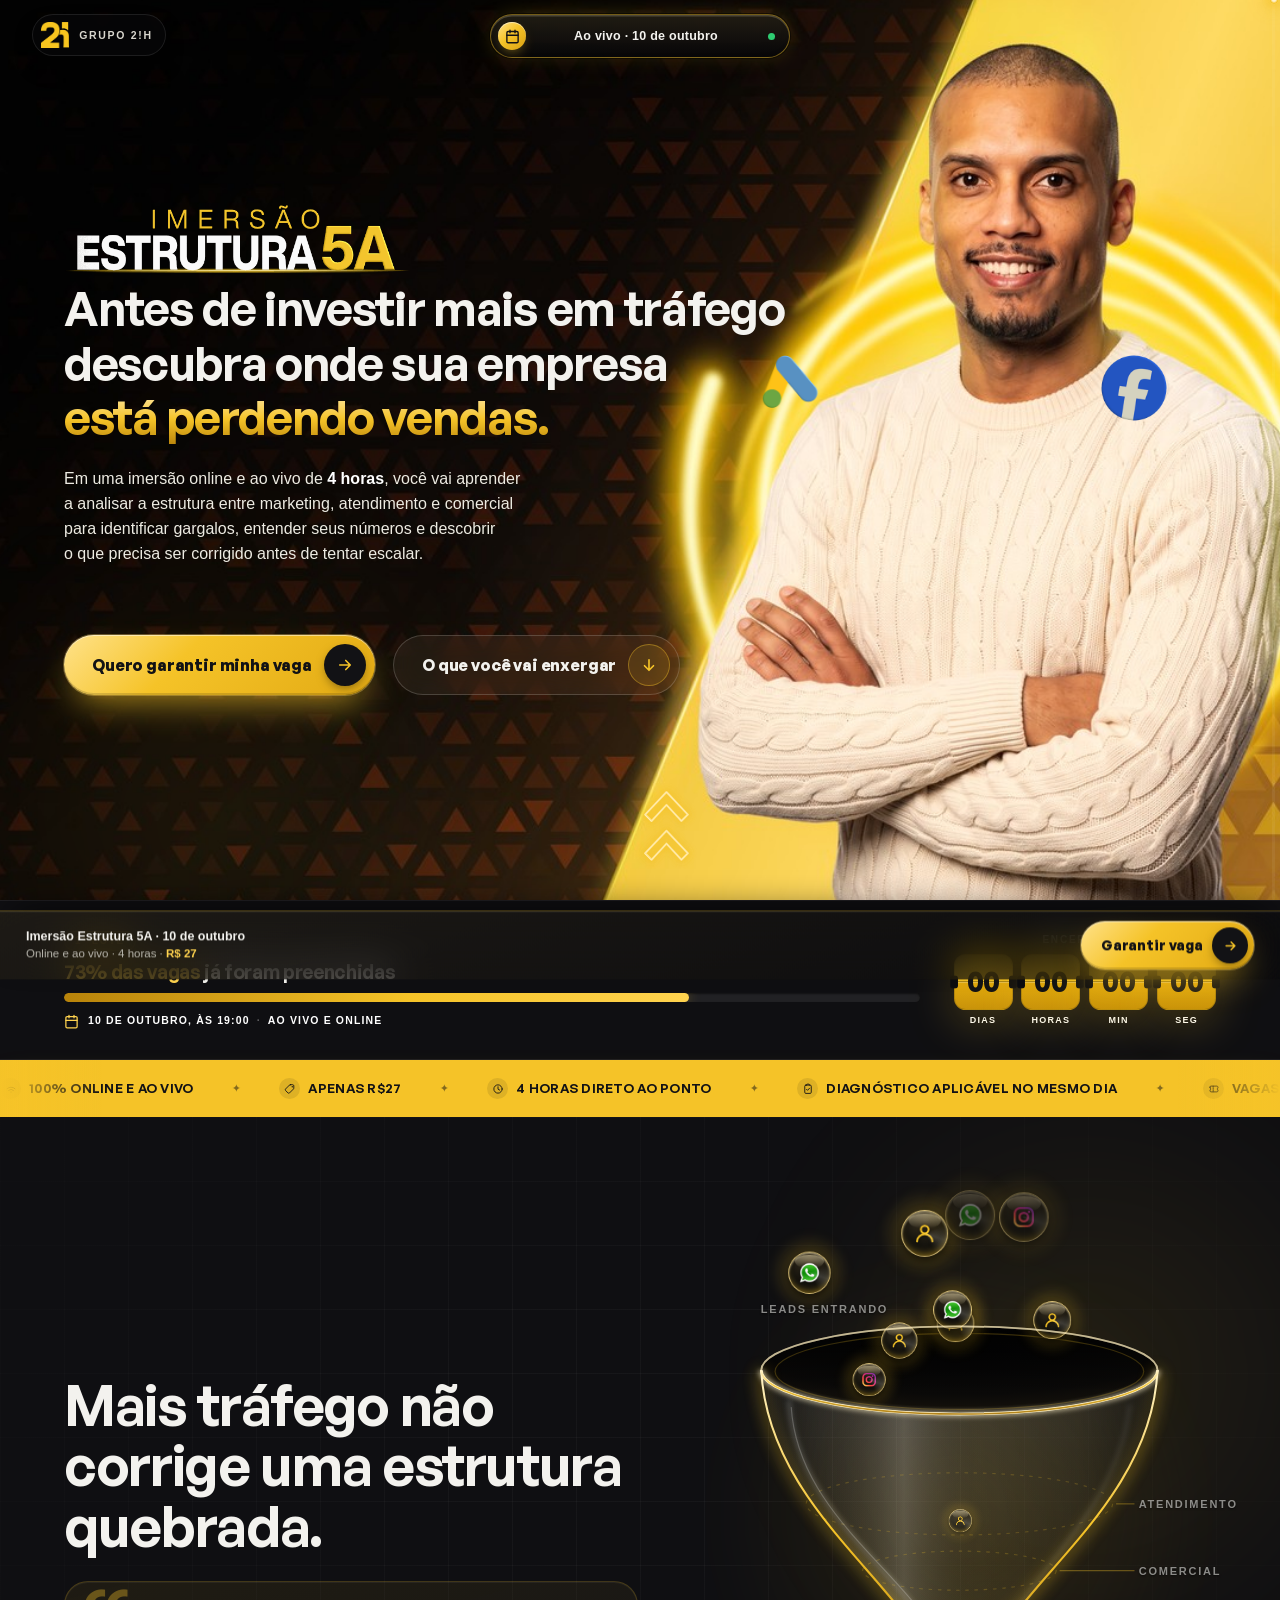
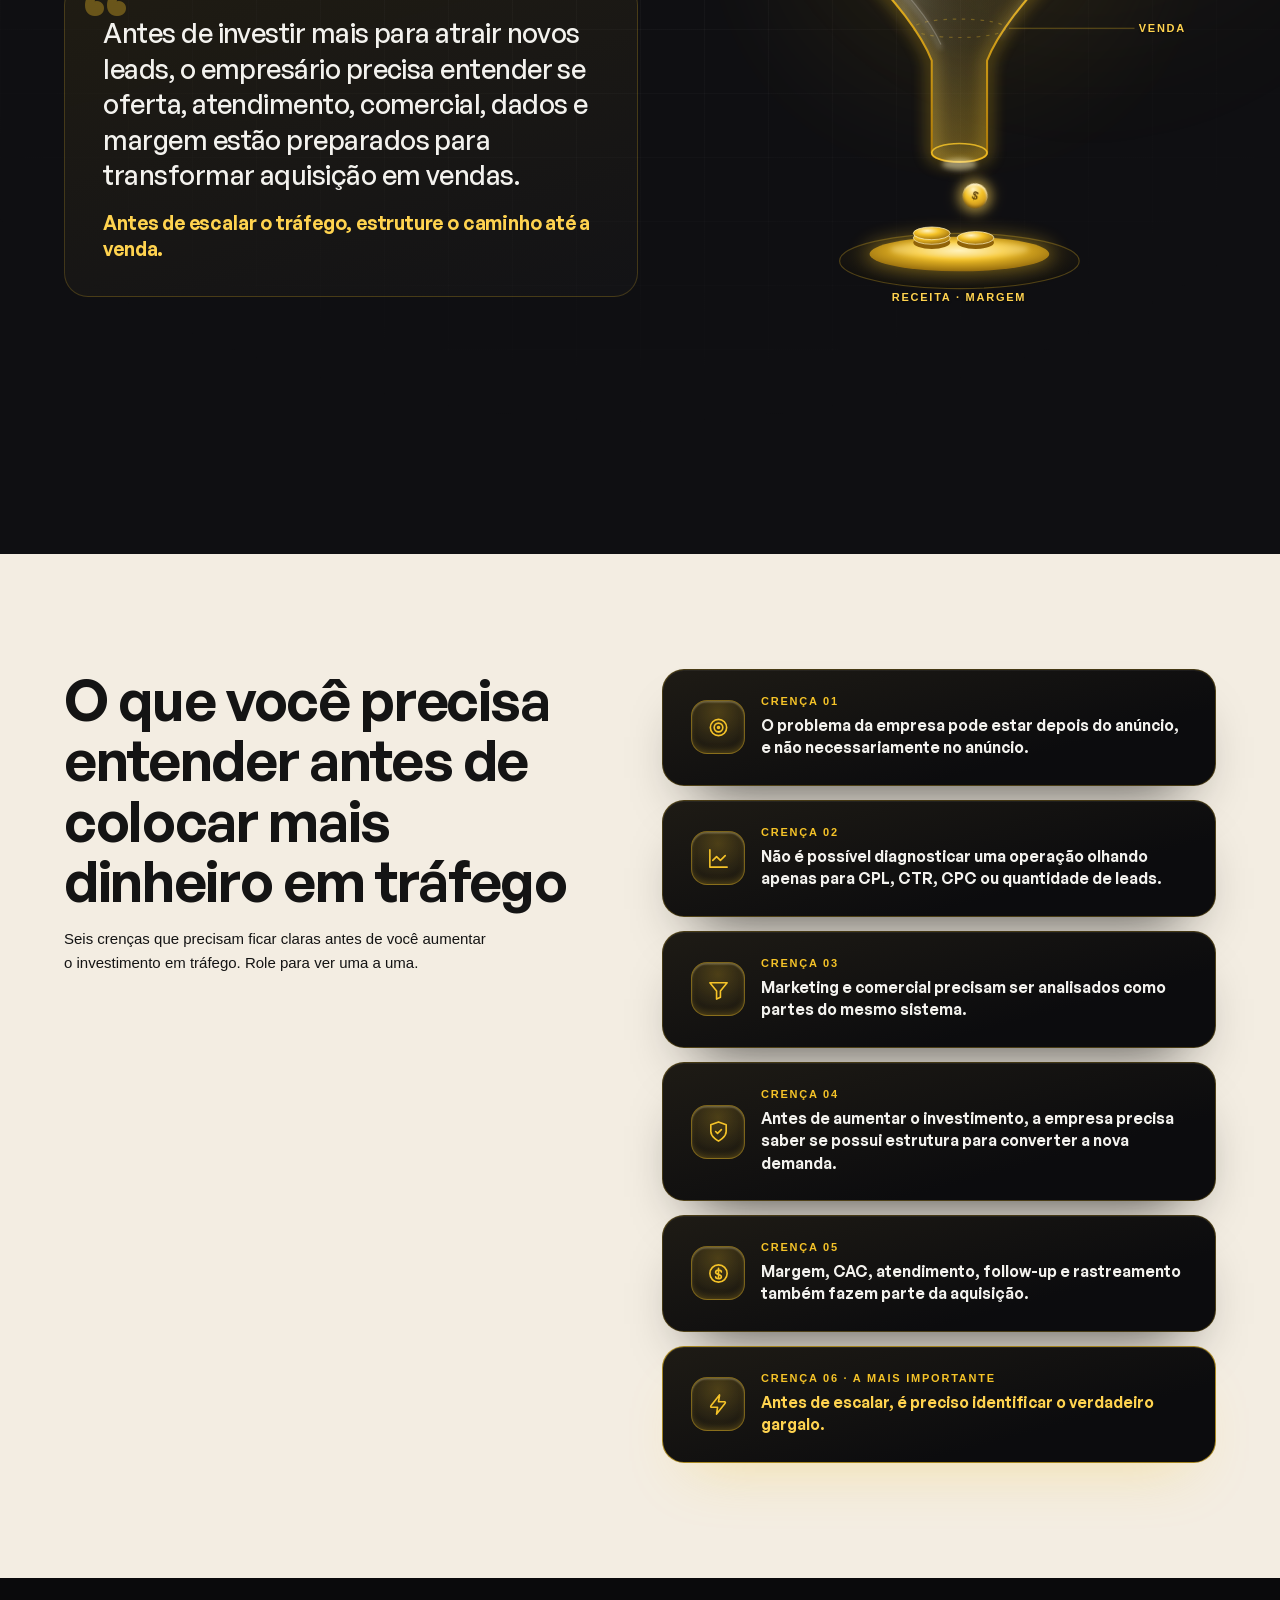
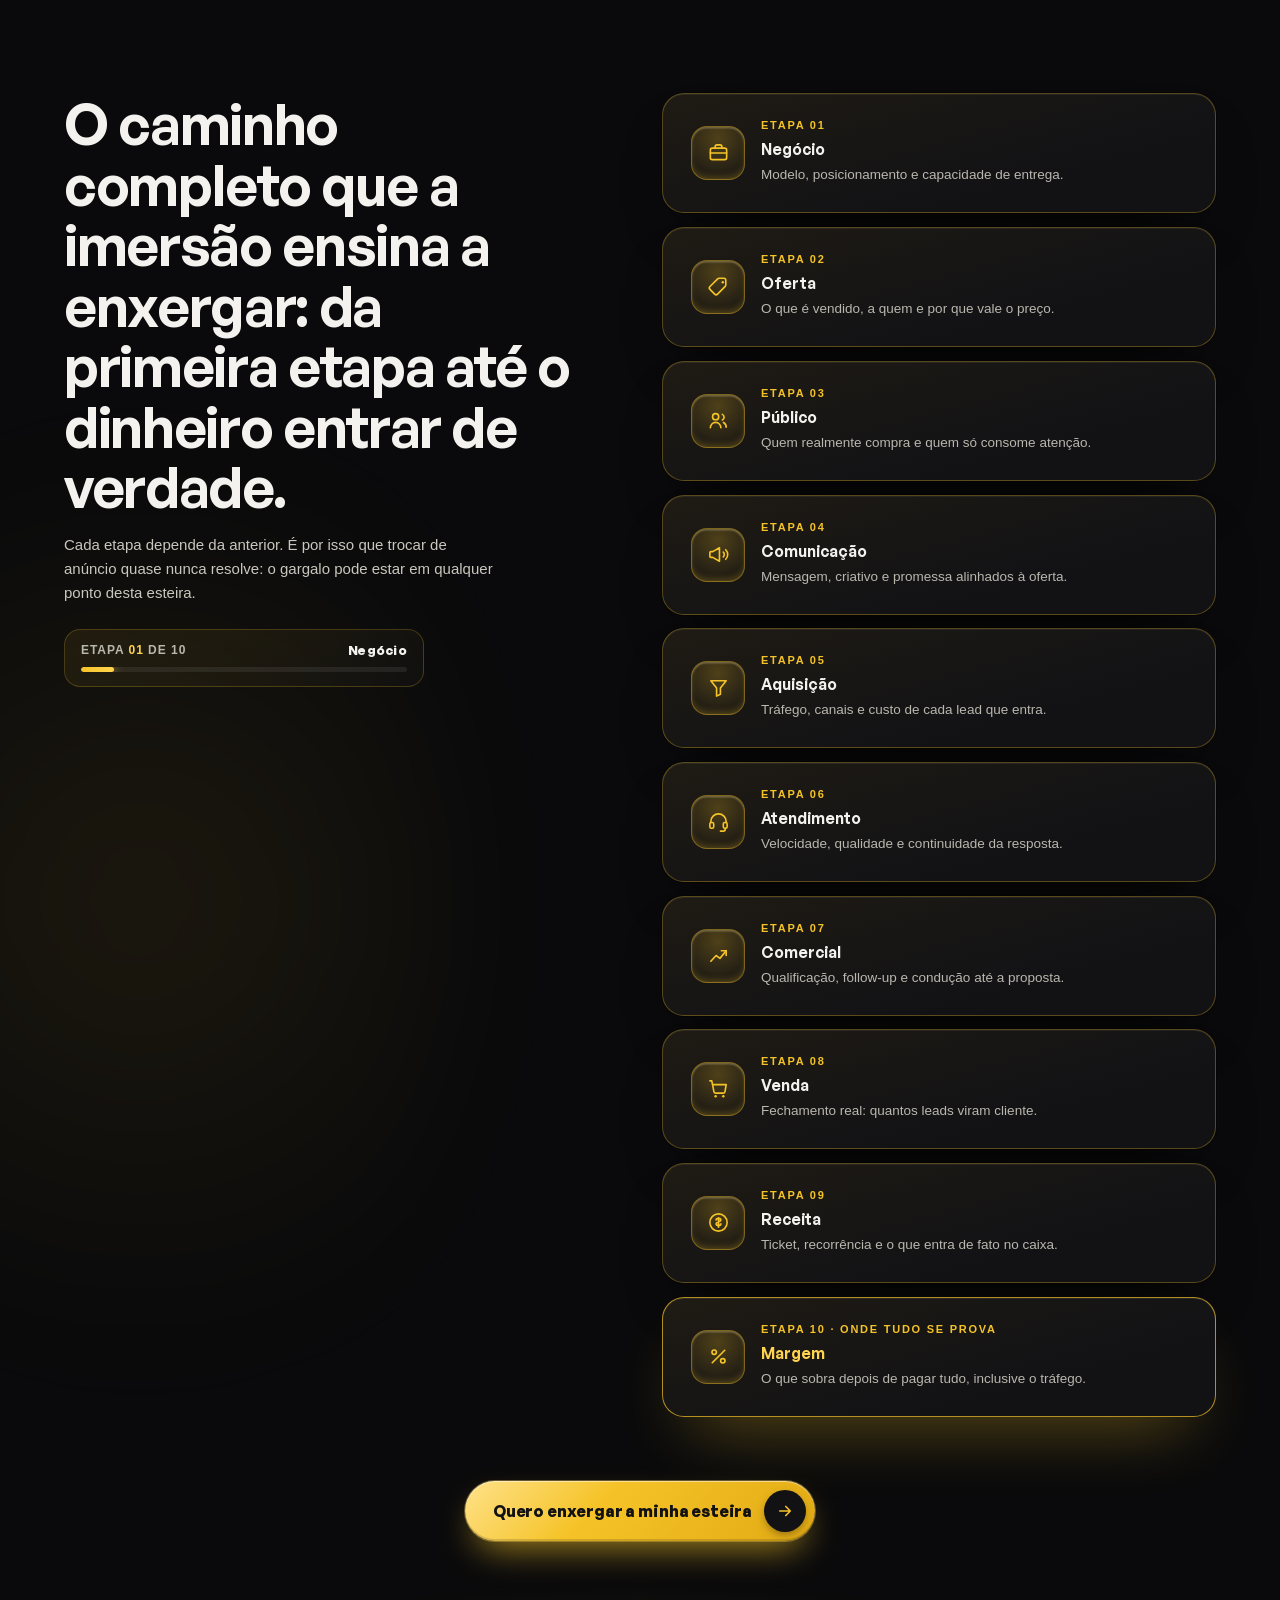
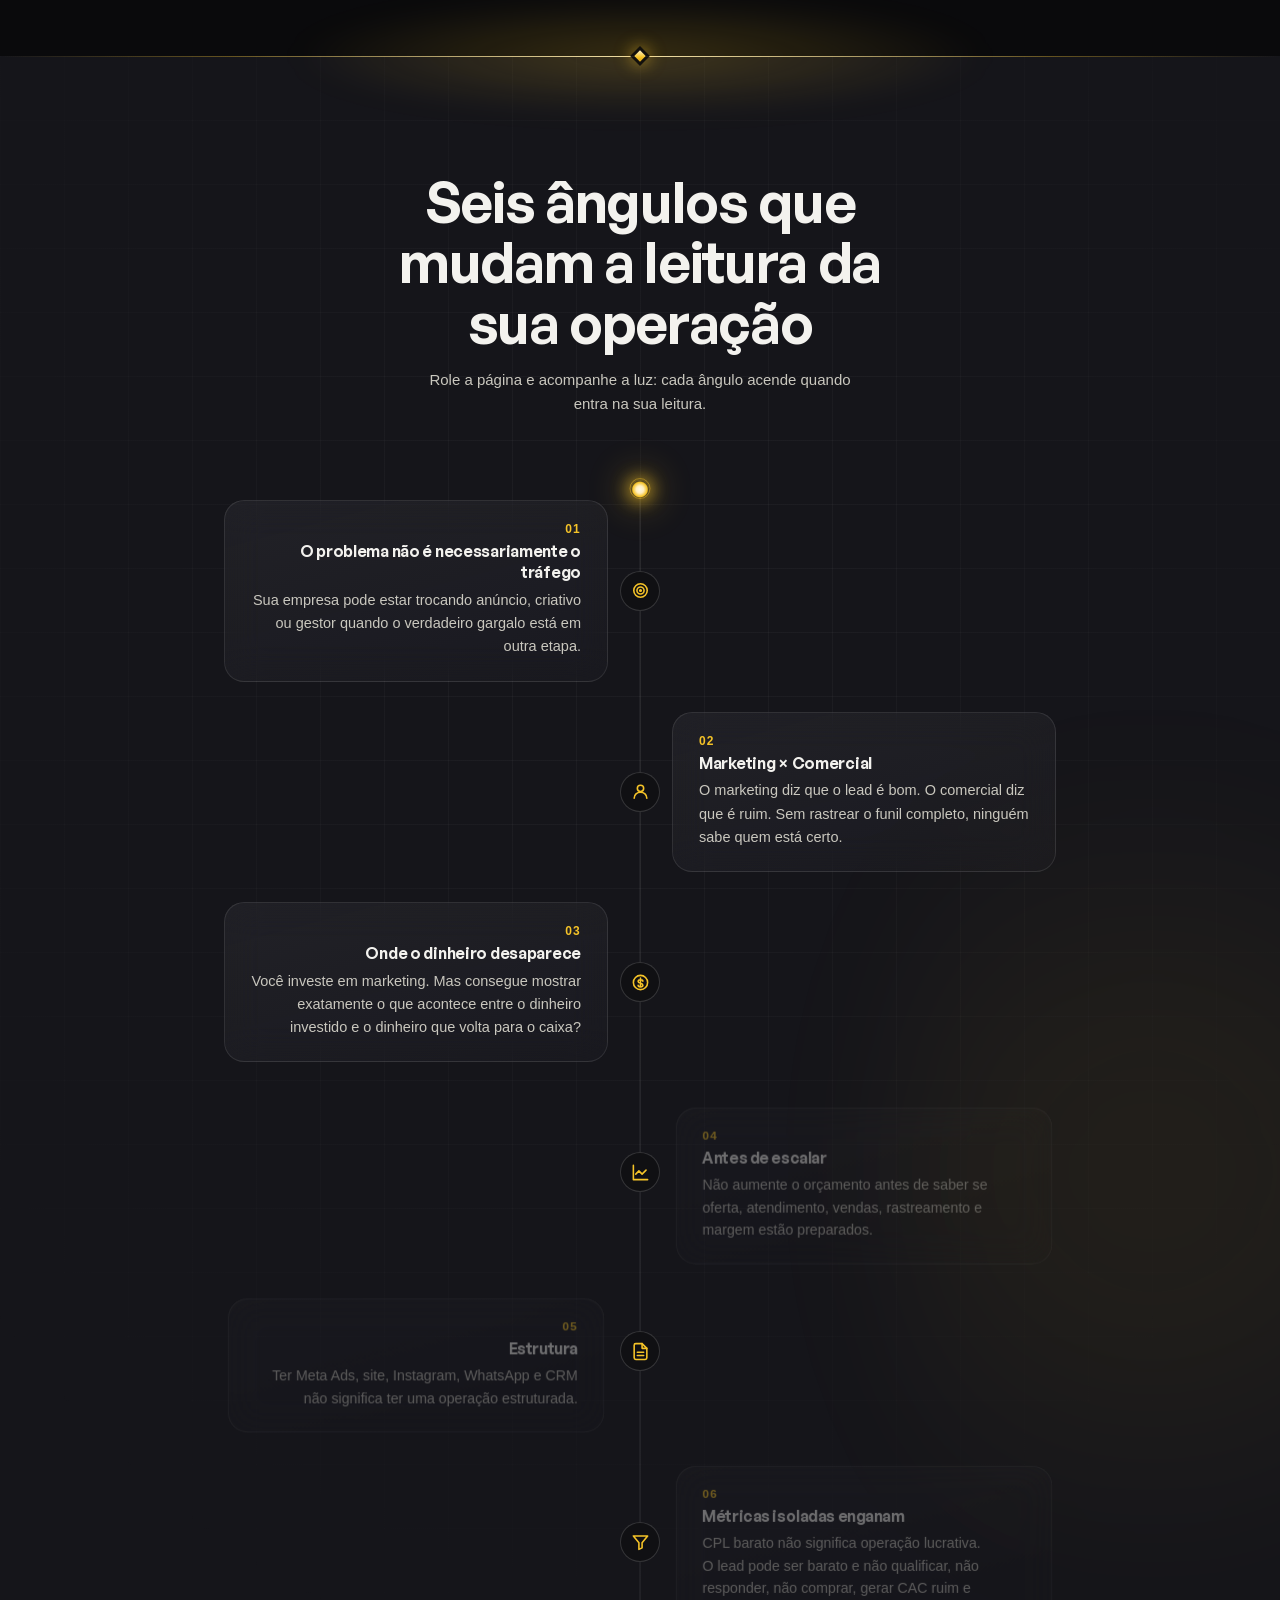
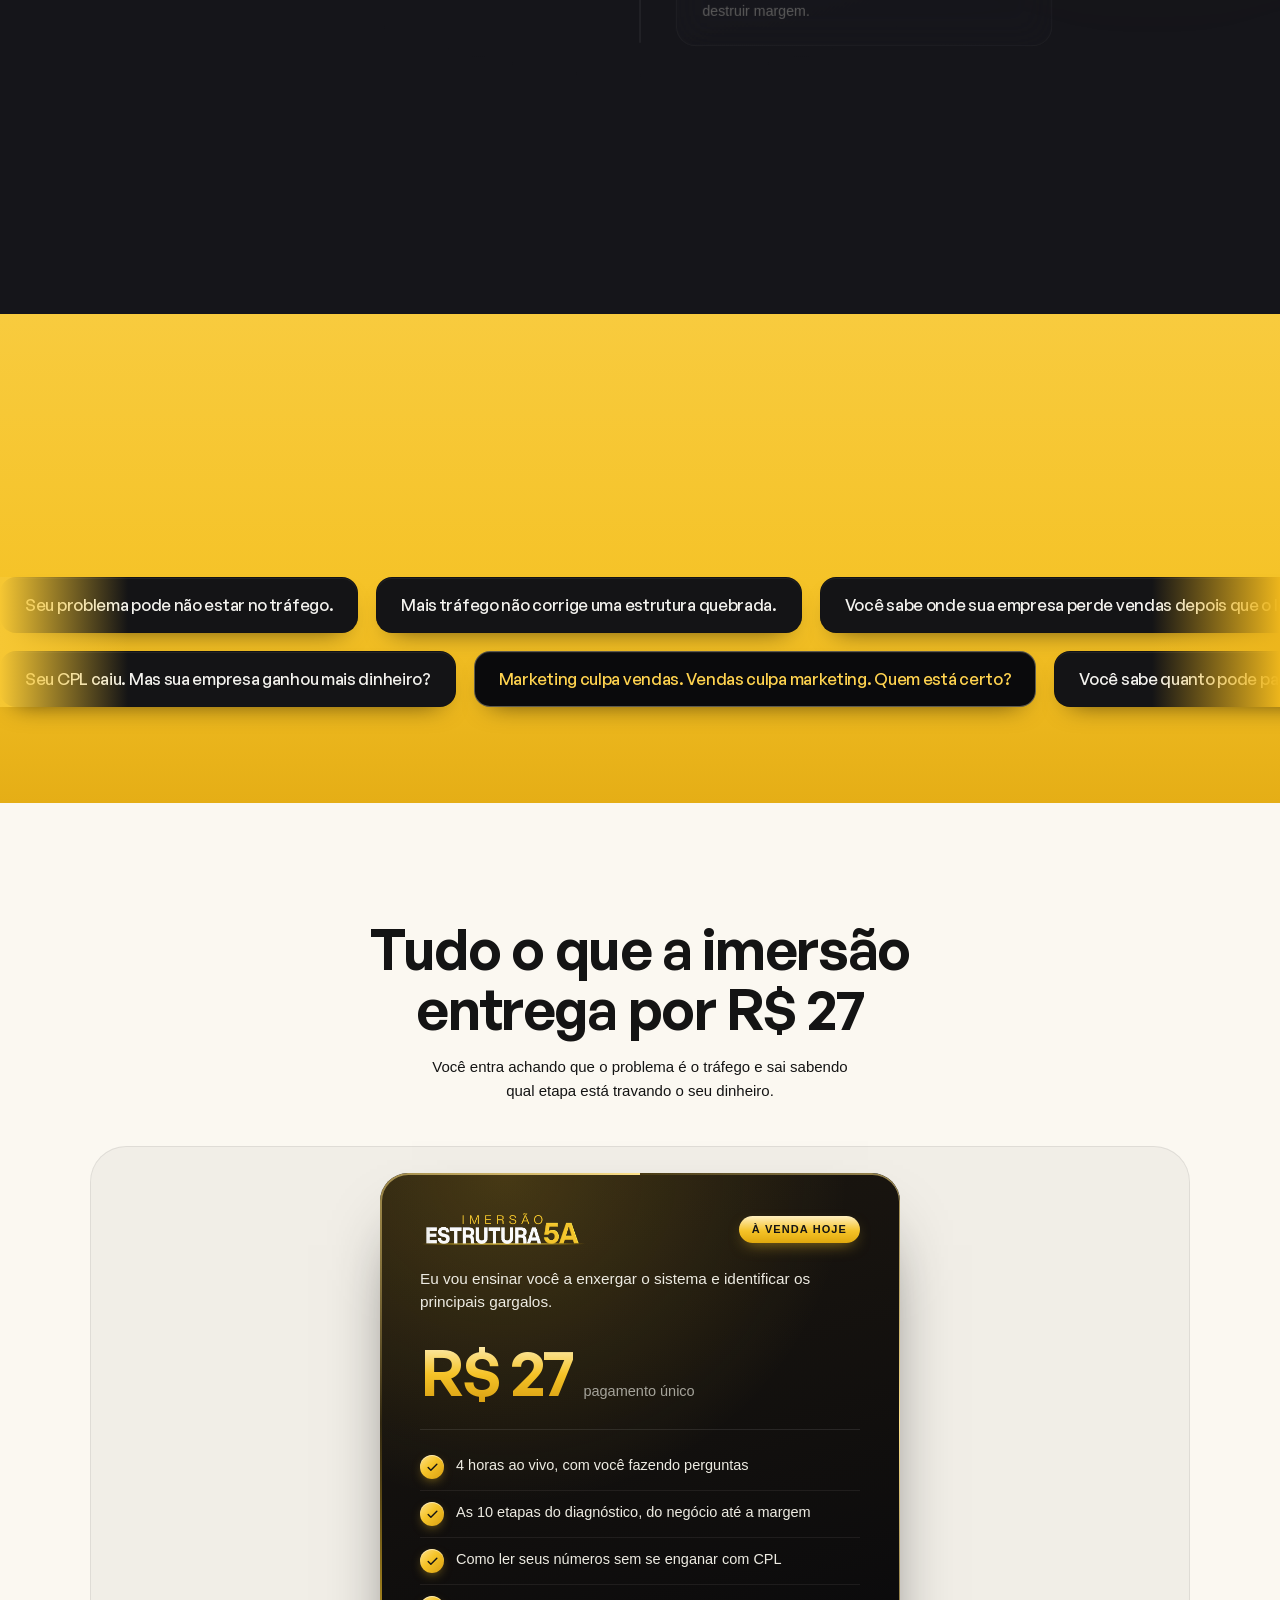
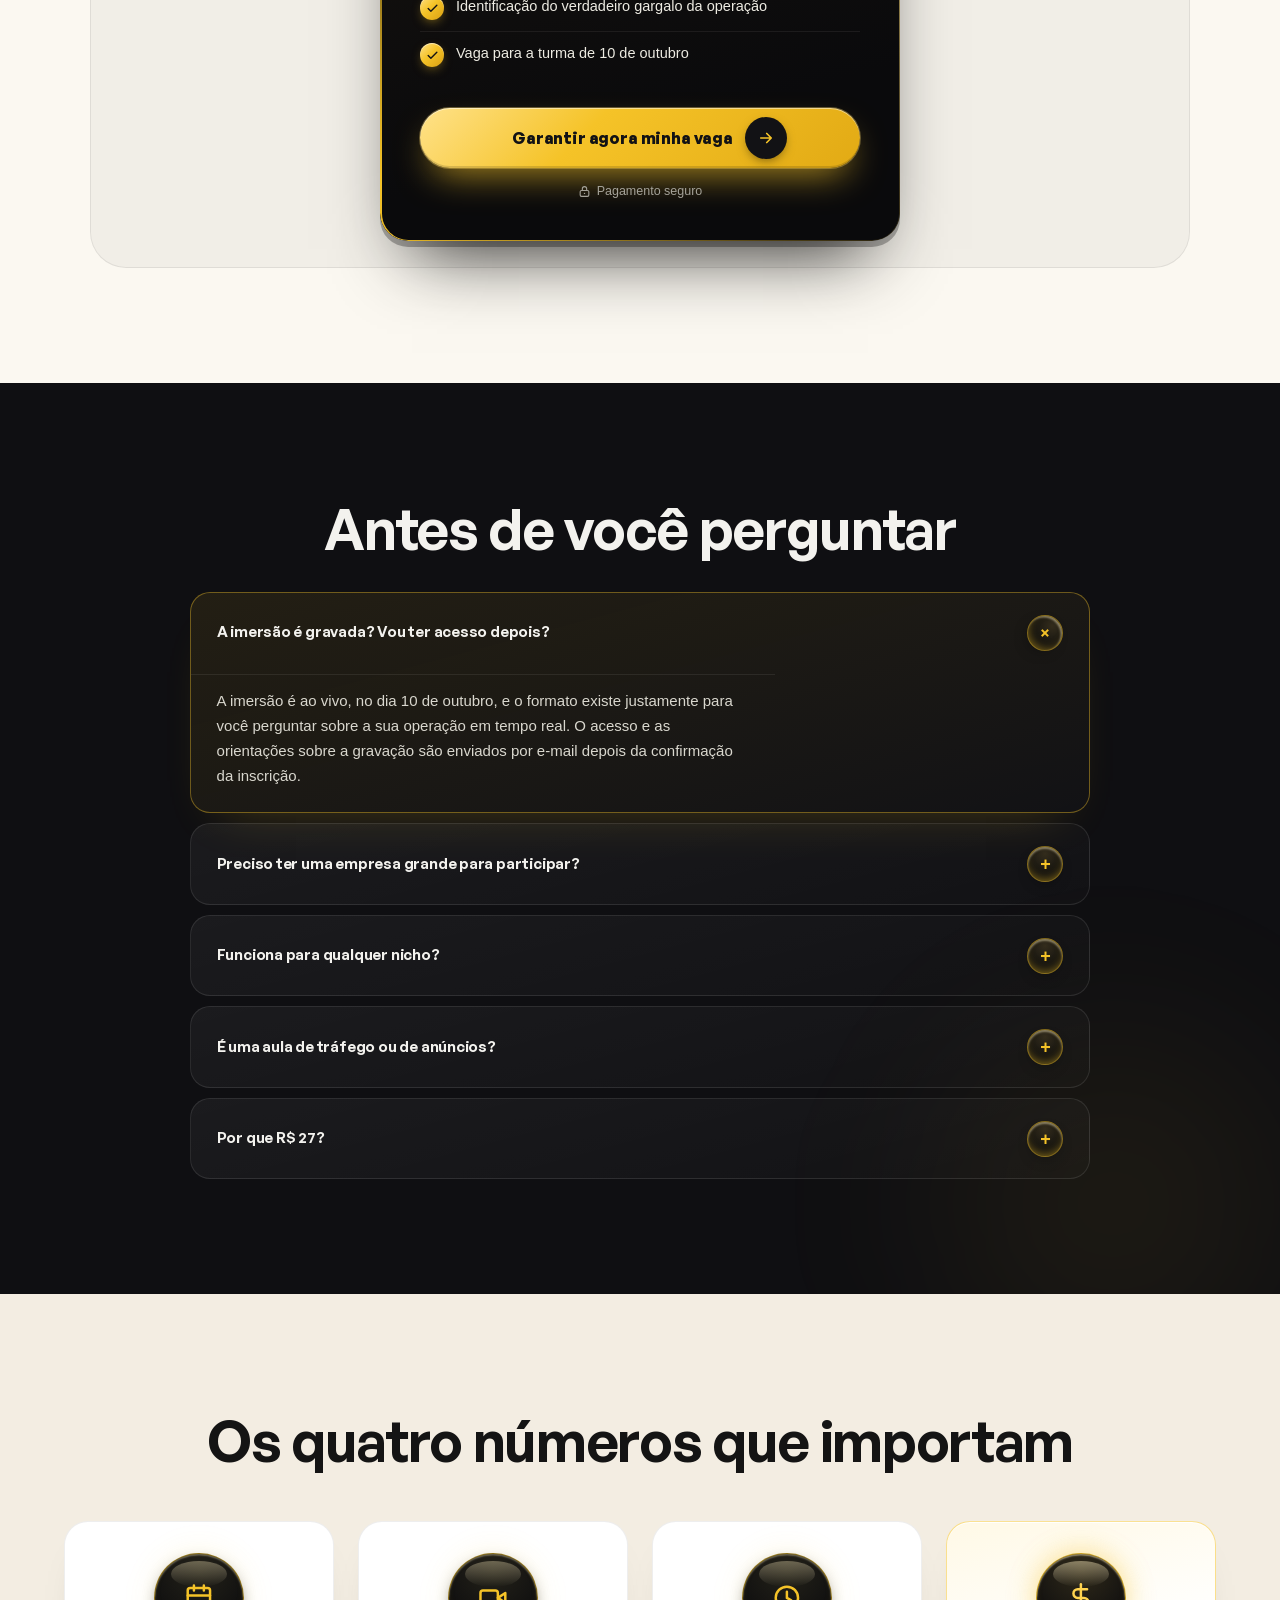
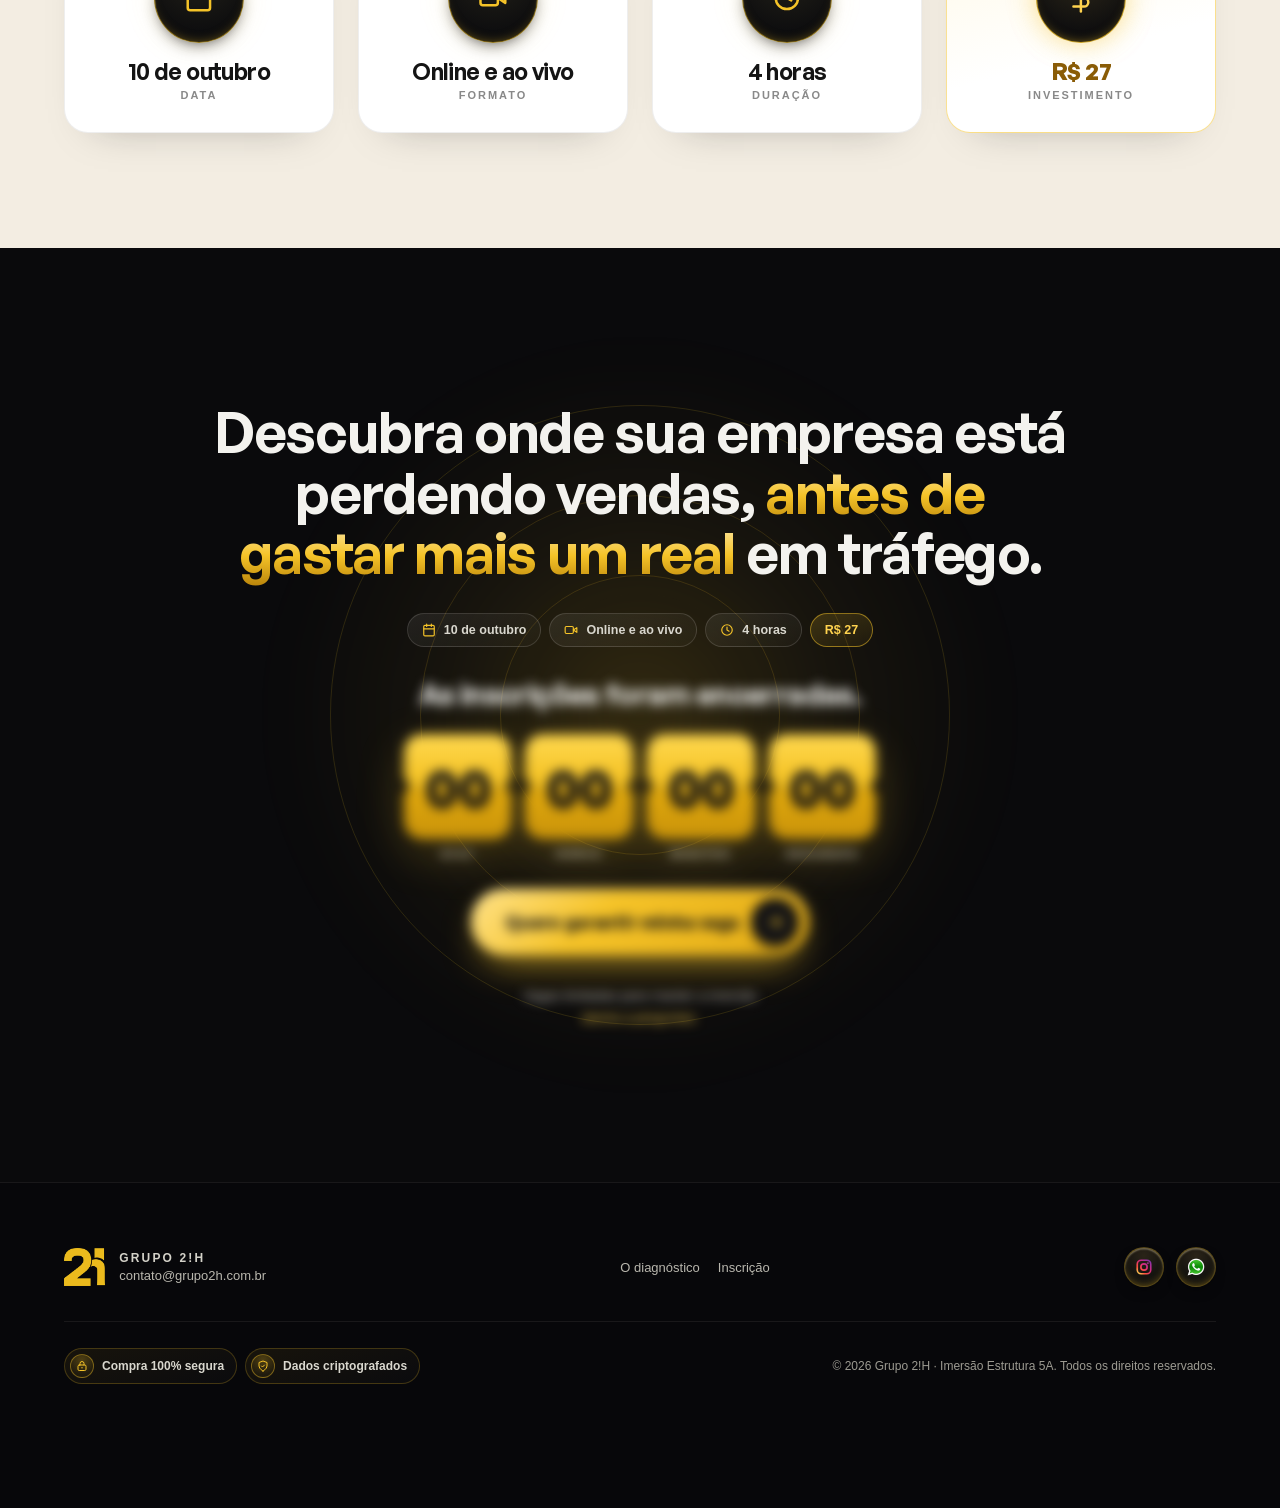
==== commit d16d8480: "Aposenta o dominio antigo: a LP passa a morar so em grupo2h.com.br/imersao5a A marca da agencia foi " ====
--- a/index.html
+++ b/index.html
@@ -16,8 +16,8 @@
 <meta property="og:title" content="Imersão Estrutura 5A · Grupo 2!H">
 <meta property="og:description" content="Antes de investir mais em tráfego, descubra onde sua empresa está perdendo vendas. Imersão online e ao vivo, 4 horas, 10 de outubro.">
 <meta property="og:type" content="website">
-<meta property="og:url" content="https://imersaoestrutura5a.agencia2h.com.br/">
-<meta property="og:image" content="https://imersaoestrutura5a.agencia2h.com.br/assets/hero-creative-1366.jpg">
+<meta property="og:url" content="https://grupo2h.com.br/imersao5a/">
+<meta property="og:image" content="https://grupo2h.com.br/imersao5a/assets/hero-creative-1366.jpg">
 <link rel="icon" type="image/png" href="assets/favicon.png">
 <link rel="preload" as="font" type="font/woff2" href="assets/fonts/general-sans-600.woff2" crossorigin>
 <link rel="preload" as="font" type="font/woff2" href="assets/fonts/inter-var-latin.woff2" crossorigin>
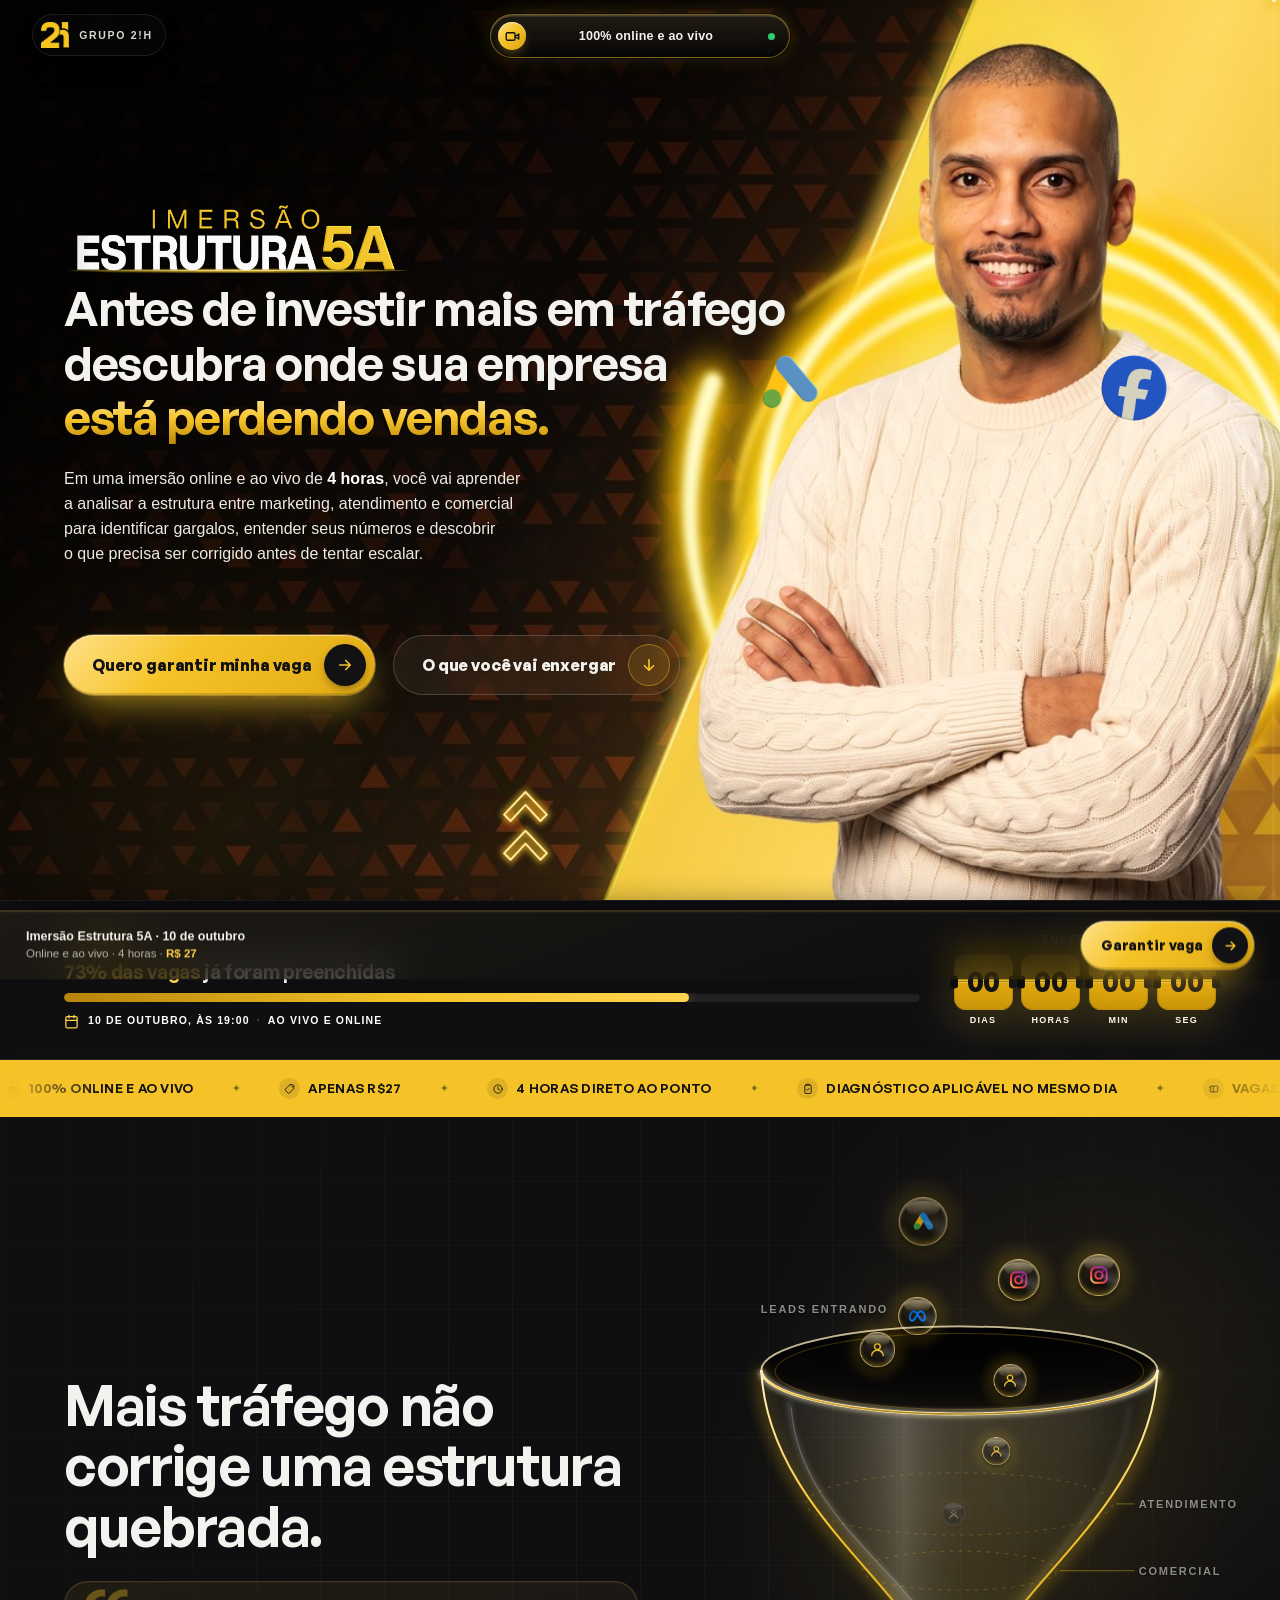
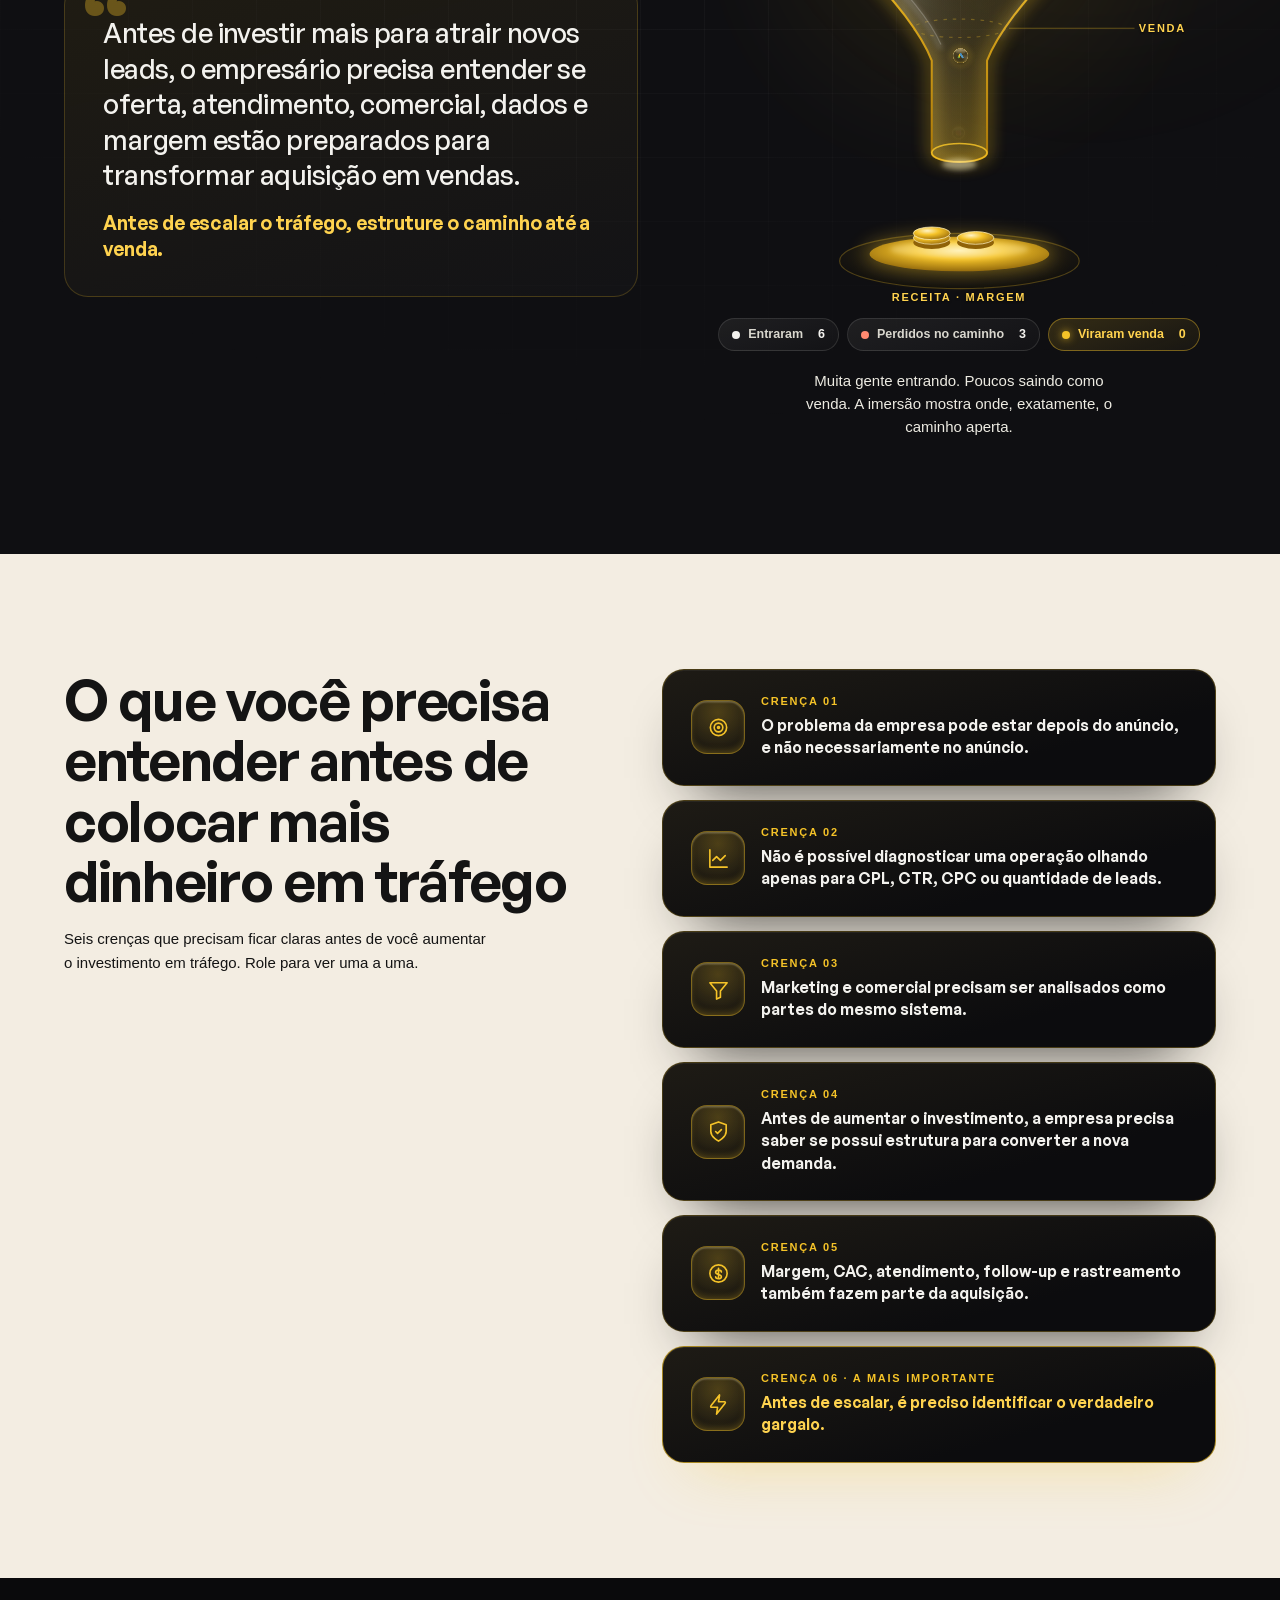
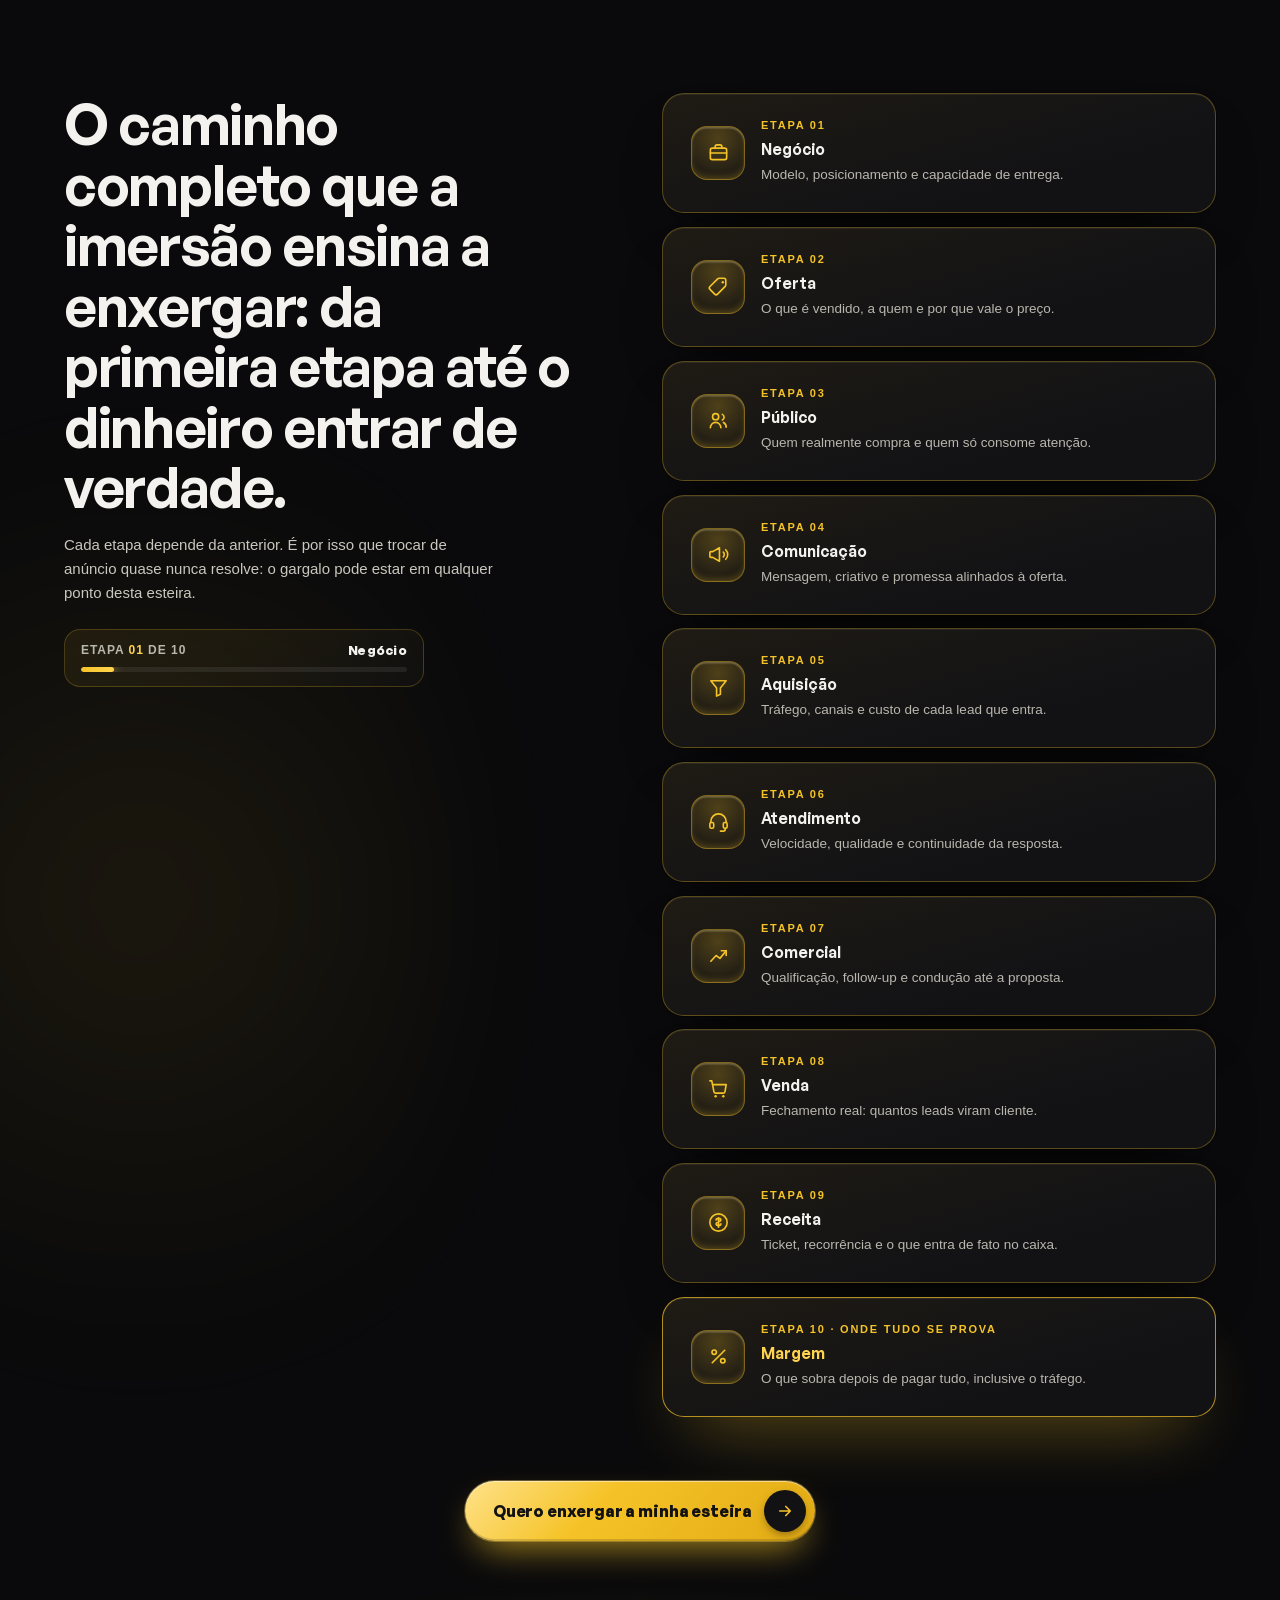
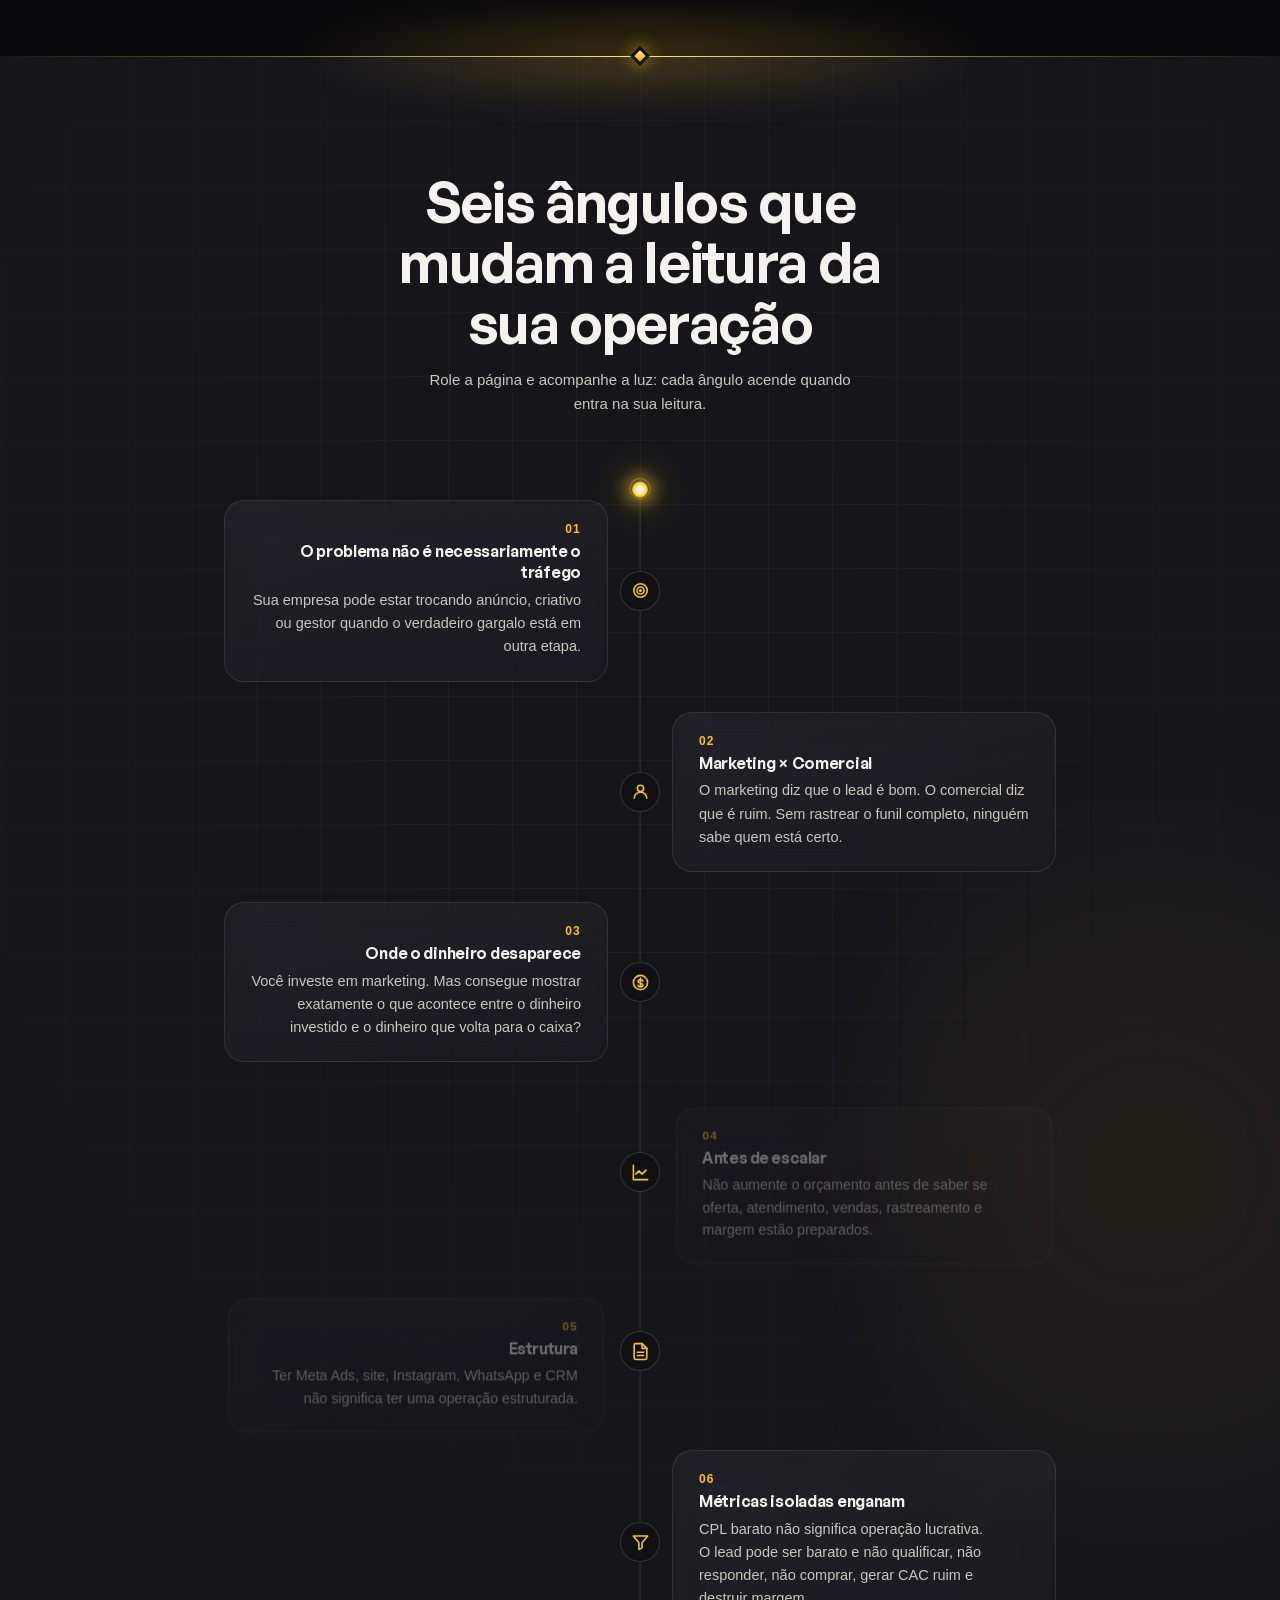
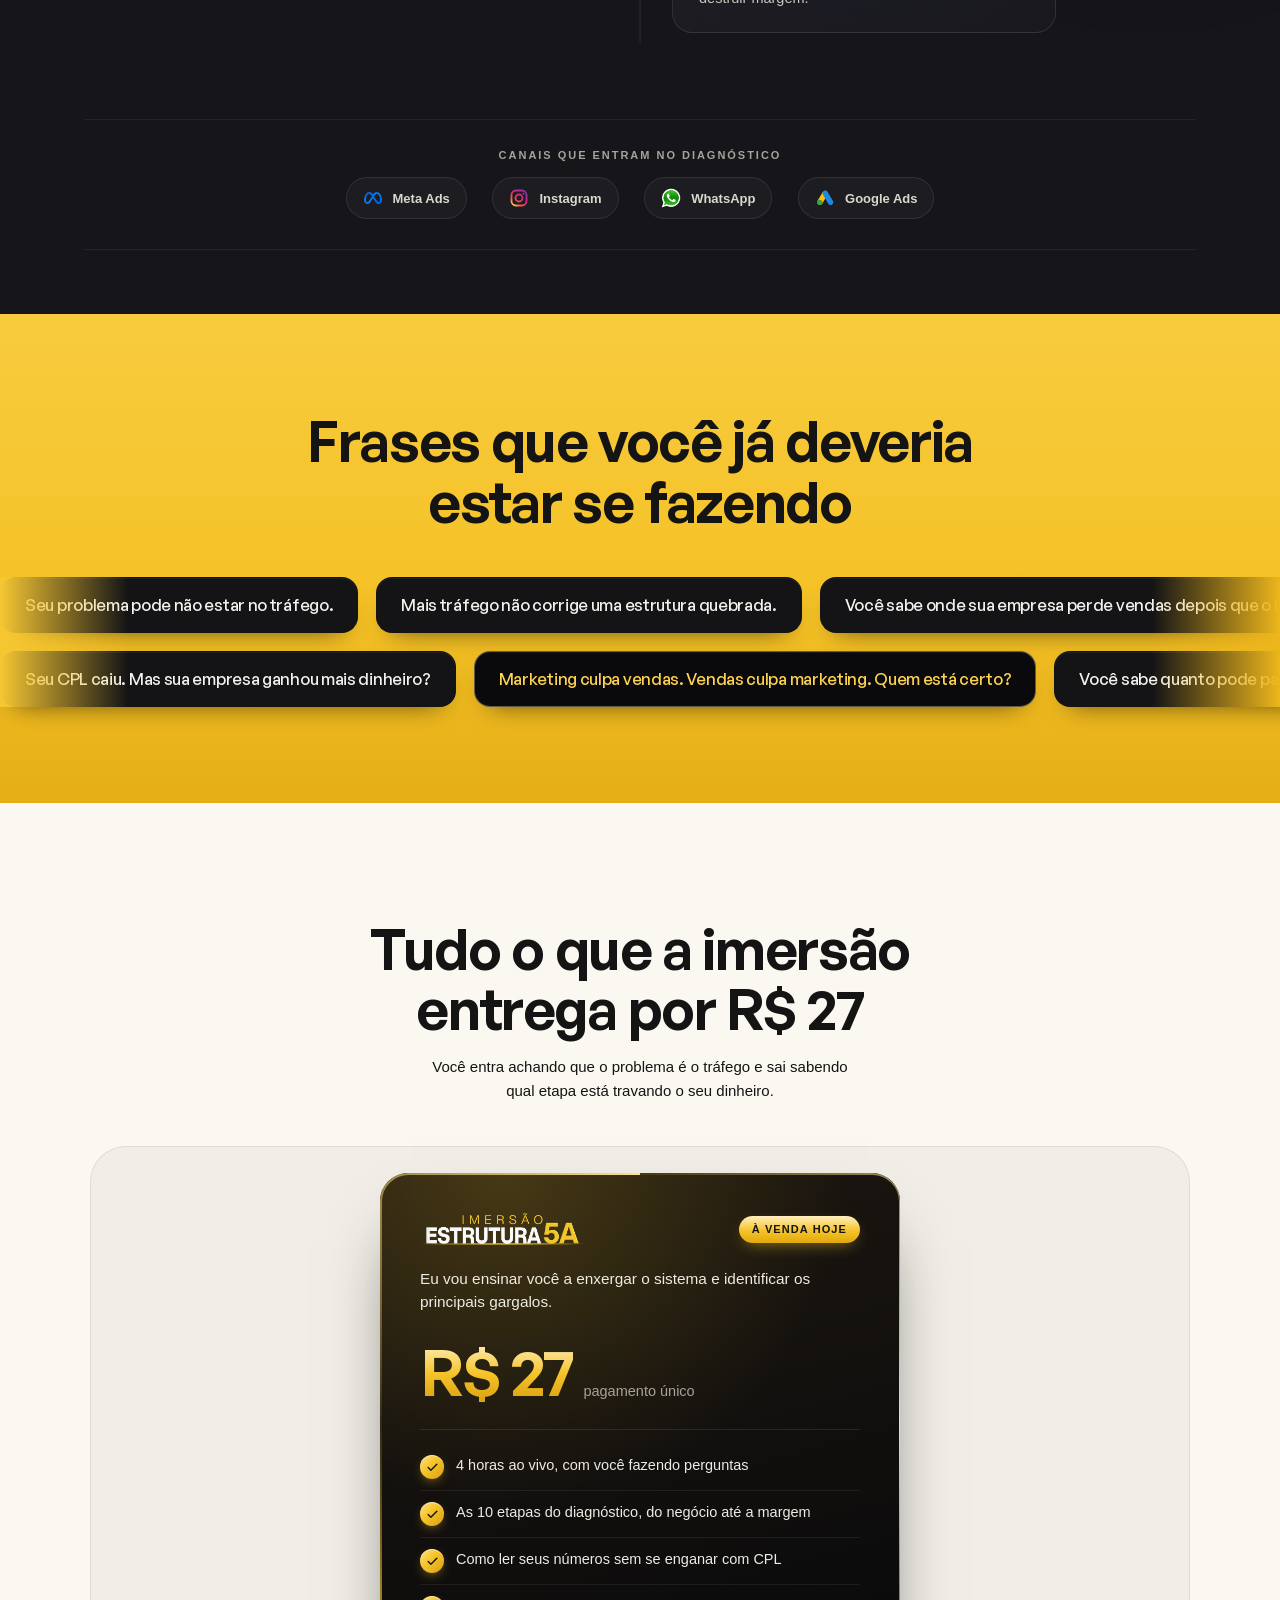
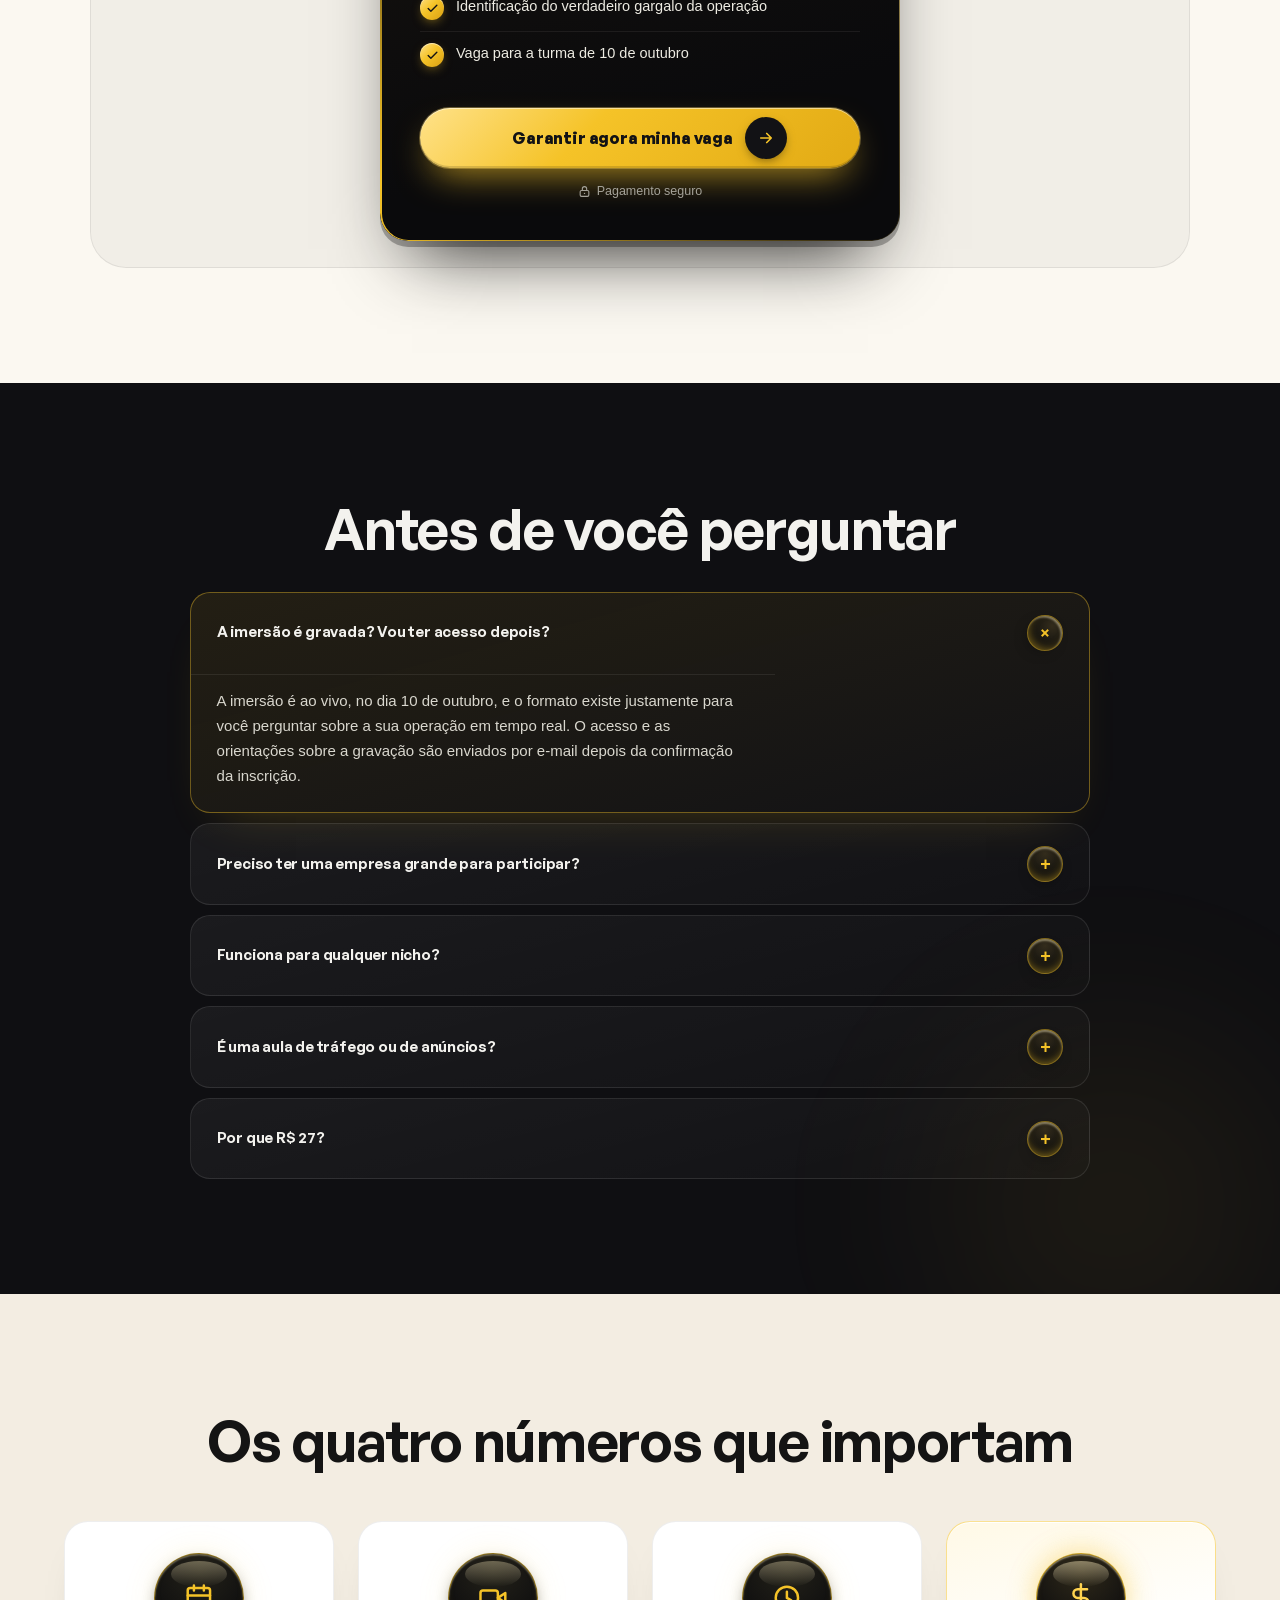
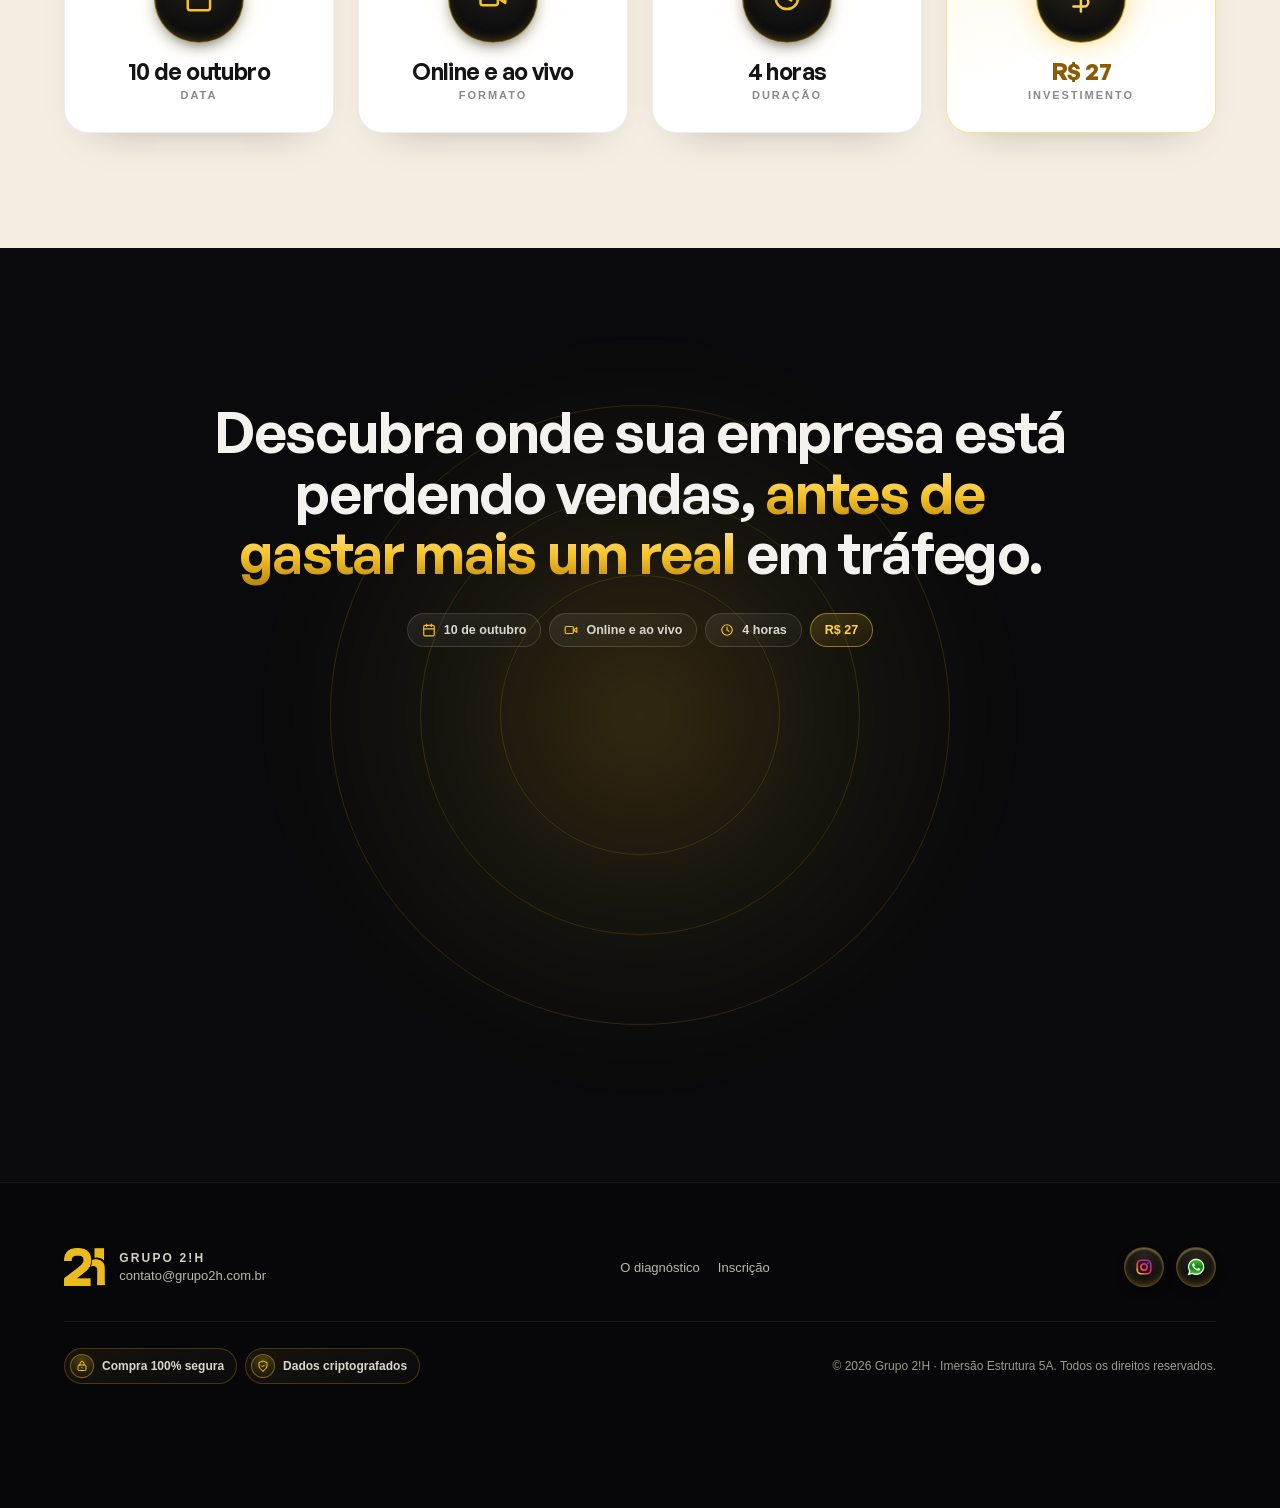
==== commit 8bdb0234: "Seta dourada do hero de volta para o escuro, no desktop e no mobile Com as capas novas a pessoa fico" ====
--- a/index.html
+++ b/index.html
@@ -559,11 +559,11 @@
 <div class="hero-creative-bg" data-parallax="0.12"></div>
 <img class="hero-float-icon" src="assets/google-ads-hero.png" alt="" width="168" height="168" style="top:38%;right:35.5%;width:78px;animation-delay:0s">
 <img class="hero-float-icon" src="assets/facebook-hero.png" alt="" width="104" height="104" style="top:39%;right:8.5%;width:74px;animation-delay:1.3s">
-<svg class="hero-float-icon" viewBox="0 0 186 276" aria-hidden="true" style="top:85.2%;right:45%;width:75px;animation-delay:.6s"><defs><filter id="sg-d" x="-40%" y="-40%" width="180%" height="180%"><feGaussianBlur stdDeviation="8"></feGaussianBlur></filter></defs><g fill="none" stroke-linejoin="round" stroke-linecap="round"><g stroke="#F5C328" stroke-width="14" opacity=".75" filter="url(#sg-d)"><path d="M40 118 93 62l53 56-16 16-37-40-37 40Z"></path><path d="M40 214 93 158l53 56-16 16-37-40-37 40Z"></path></g><g stroke="#FFE28A" stroke-width="5"><path d="M40 118 93 62l53 56-16 16-37-40-37 40Z"></path><path d="M40 214 93 158l53 56-16 16-37-40-37 40Z"></path></g><g stroke="#FFF8E2" stroke-width="1.5" opacity=".8"><path d="M40 118 93 62l53 56-16 16-37-40-37 40Z"></path><path d="M40 214 93 158l53 56-16 16-37-40-37 40Z"></path></g></g></svg>
+<svg class="hero-float-icon" viewBox="0 0 186 276" aria-hidden="true" style="top:85.2%;right:56%;width:75px;animation-delay:.6s"><defs><filter id="sg-d" x="-40%" y="-40%" width="180%" height="180%"><feGaussianBlur stdDeviation="8"></feGaussianBlur></filter></defs><g fill="none" stroke-linejoin="round" stroke-linecap="round"><g stroke="#F5C328" stroke-width="14" opacity=".75" filter="url(#sg-d)"><path d="M40 118 93 62l53 56-16 16-37-40-37 40Z"></path><path d="M40 214 93 158l53 56-16 16-37-40-37 40Z"></path></g><g stroke="#FFE28A" stroke-width="5"><path d="M40 118 93 62l53 56-16 16-37-40-37 40Z"></path><path d="M40 214 93 158l53 56-16 16-37-40-37 40Z"></path></g><g stroke="#FFF8E2" stroke-width="1.5" opacity=".8"><path d="M40 118 93 62l53 56-16 16-37-40-37 40Z"></path><path d="M40 214 93 158l53 56-16 16-37-40-37 40Z"></path></g></g></svg>
 <div class="hero-mobile-creative">
 <img class="hero-mobile-float-icon" src="assets/google-ads-hero.png" alt="" width="168" height="168" style="top:36%;left:16%;width:50px;animation:float-bob-l 4s ease-in-out infinite;animation-delay:0s">
 <img class="hero-mobile-float-icon" src="assets/facebook-hero.png" alt="" width="104" height="104" style="top:37%;right:25%;width:46px;animation:float-bob 4s ease-in-out infinite;animation-delay:1.3s">
-<svg class="hero-mobile-float-icon" viewBox="0 0 186 276" aria-hidden="true" style="top:57%;left:14%;width:46px;animation:float-bob-l 4s ease-in-out infinite;animation-delay:.6s"><defs><filter id="sg-m" x="-40%" y="-40%" width="180%" height="180%"><feGaussianBlur stdDeviation="8"></feGaussianBlur></filter></defs><g fill="none" stroke-linejoin="round" stroke-linecap="round"><g stroke="#F5C328" stroke-width="14" opacity=".75" filter="url(#sg-m)"><path d="M40 118 93 62l53 56-16 16-37-40-37 40Z"></path><path d="M40 214 93 158l53 56-16 16-37-40-37 40Z"></path></g><g stroke="#FFE28A" stroke-width="5"><path d="M40 118 93 62l53 56-16 16-37-40-37 40Z"></path><path d="M40 214 93 158l53 56-16 16-37-40-37 40Z"></path></g><g stroke="#FFF8E2" stroke-width="1.5" opacity=".8"><path d="M40 118 93 62l53 56-16 16-37-40-37 40Z"></path><path d="M40 214 93 158l53 56-16 16-37-40-37 40Z"></path></g></g></svg>
+<svg class="hero-mobile-float-icon" viewBox="0 0 186 276" aria-hidden="true" style="top:68%;right:12%;width:46px;animation:float-bob 4s ease-in-out infinite;animation-delay:.6s"><defs><filter id="sg-m" x="-40%" y="-40%" width="180%" height="180%"><feGaussianBlur stdDeviation="8"></feGaussianBlur></filter></defs><g fill="none" stroke-linejoin="round" stroke-linecap="round"><g stroke="#F5C328" stroke-width="14" opacity=".75" filter="url(#sg-m)"><path d="M40 118 93 62l53 56-16 16-37-40-37 40Z"></path><path d="M40 214 93 158l53 56-16 16-37-40-37 40Z"></path></g><g stroke="#FFE28A" stroke-width="5"><path d="M40 118 93 62l53 56-16 16-37-40-37 40Z"></path><path d="M40 214 93 158l53 56-16 16-37-40-37 40Z"></path></g><g stroke="#FFF8E2" stroke-width="1.5" opacity=".8"><path d="M40 118 93 62l53 56-16 16-37-40-37 40Z"></path><path d="M40 214 93 158l53 56-16 16-37-40-37 40Z"></path></g></g></svg>
 </div>
 <div class="orb" style="bottom:-20%;left:-10%;width:55%;height:60%;background:radial-gradient(circle,rgba(245,195,40,.07),transparent 70%)"></div>
 <div class="hero-content-wrap" style="position:relative;z-index:1;width:100%;max-width:1240px;margin:0 auto;display:flex;flex-wrap:wrap-reverse;align-items:center;gap:clamp(26px,3.6vw,60px)">
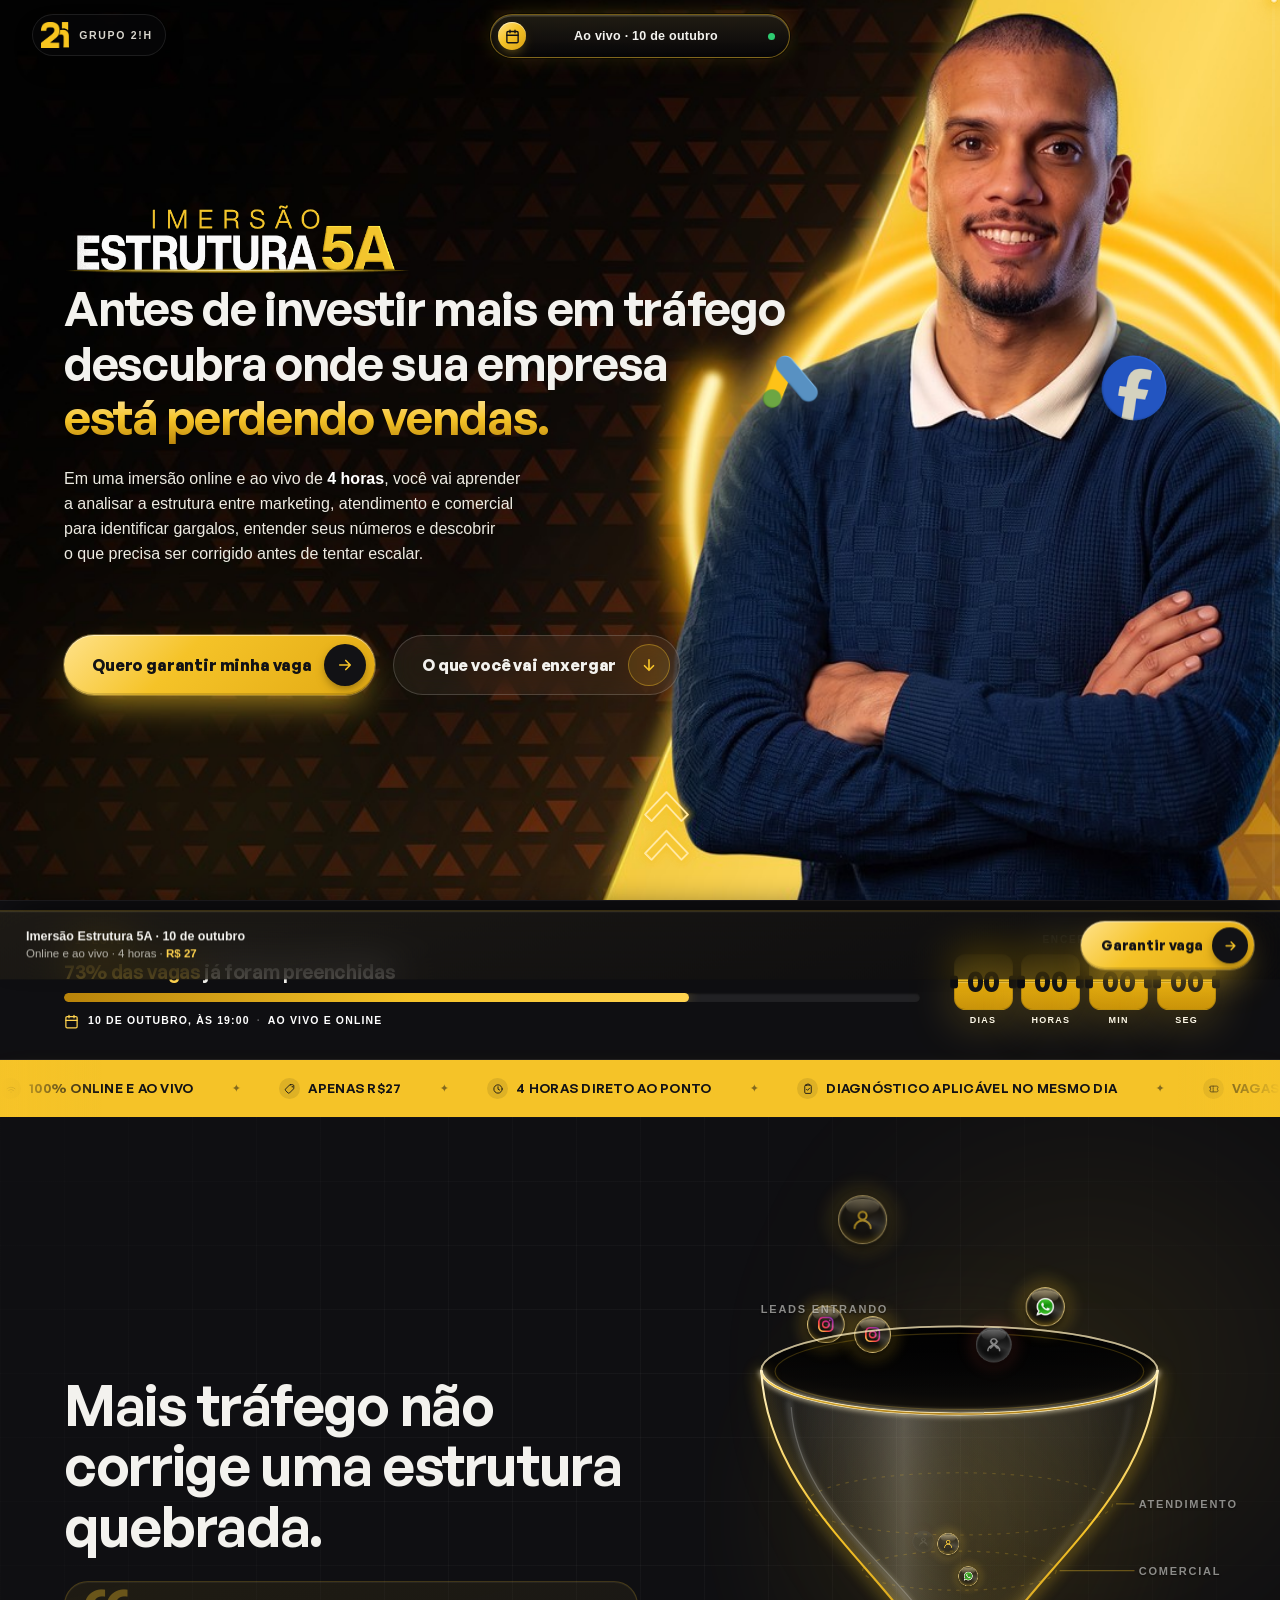
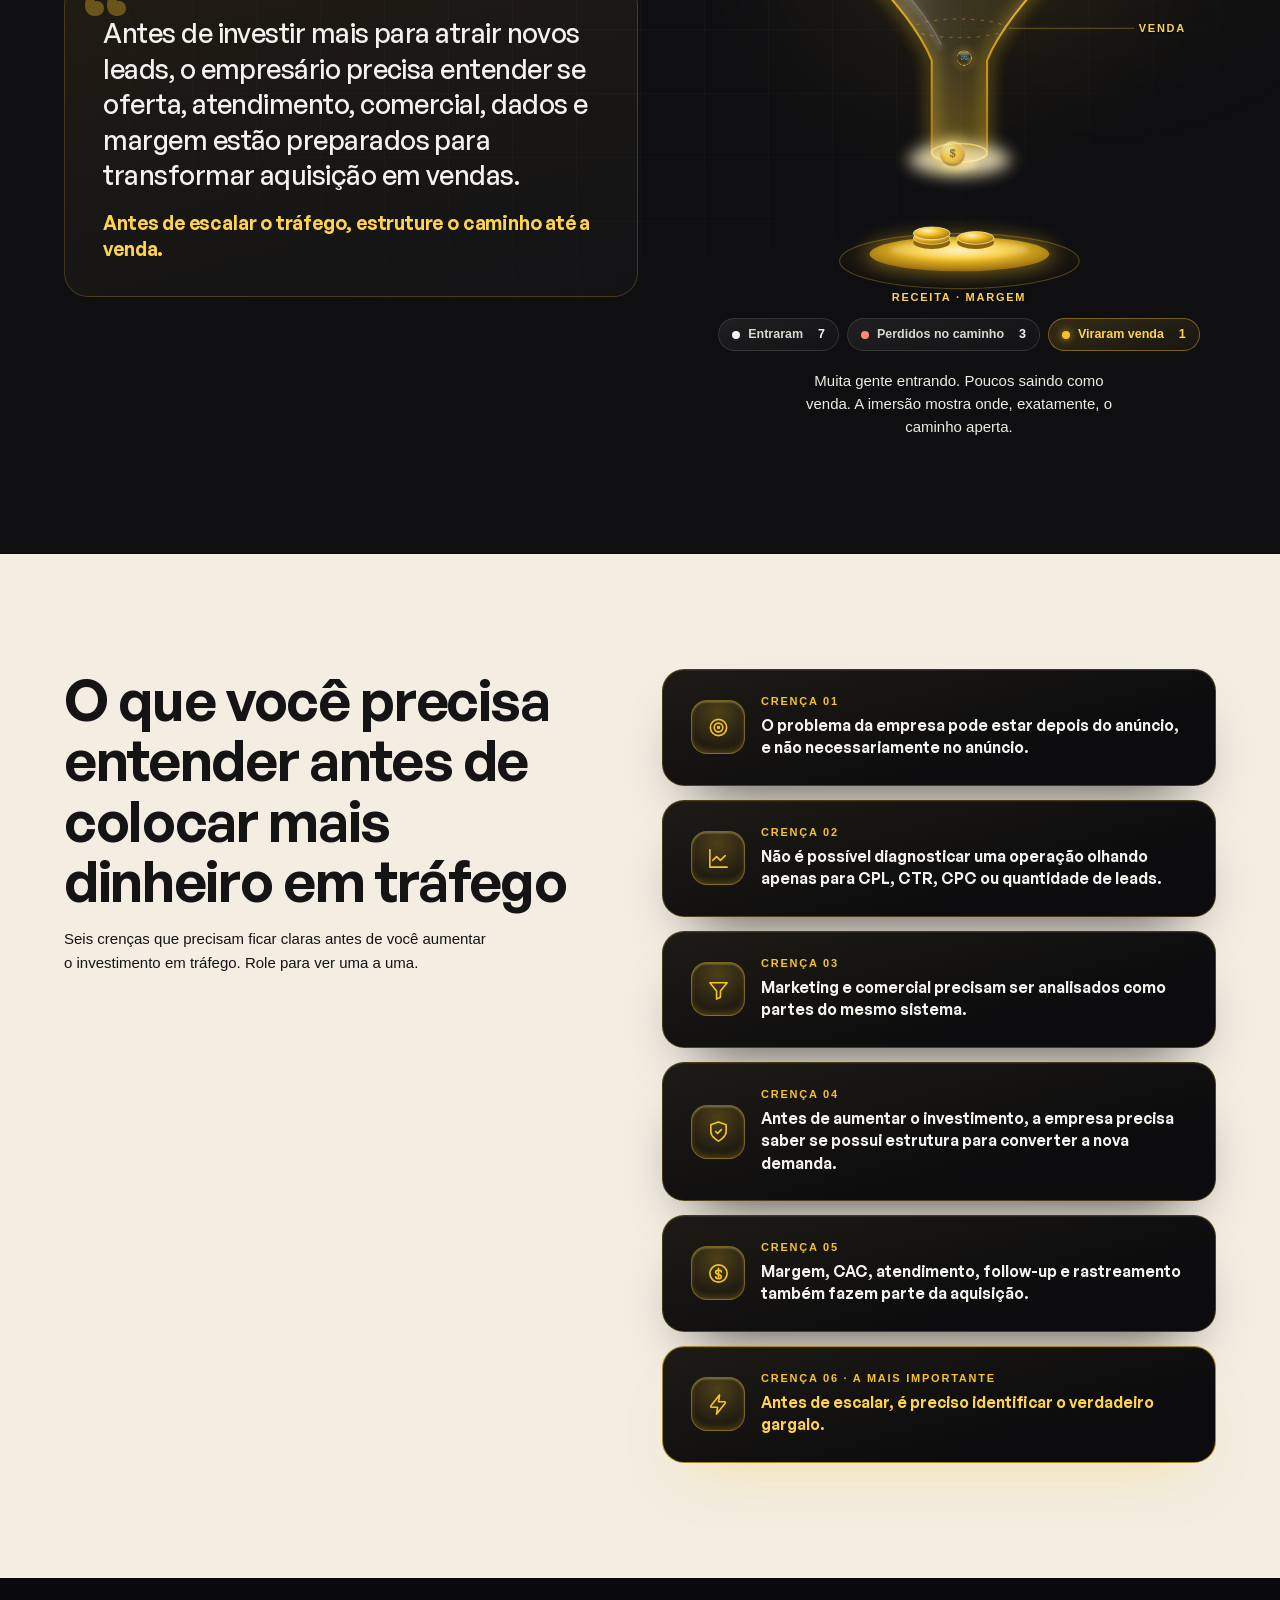
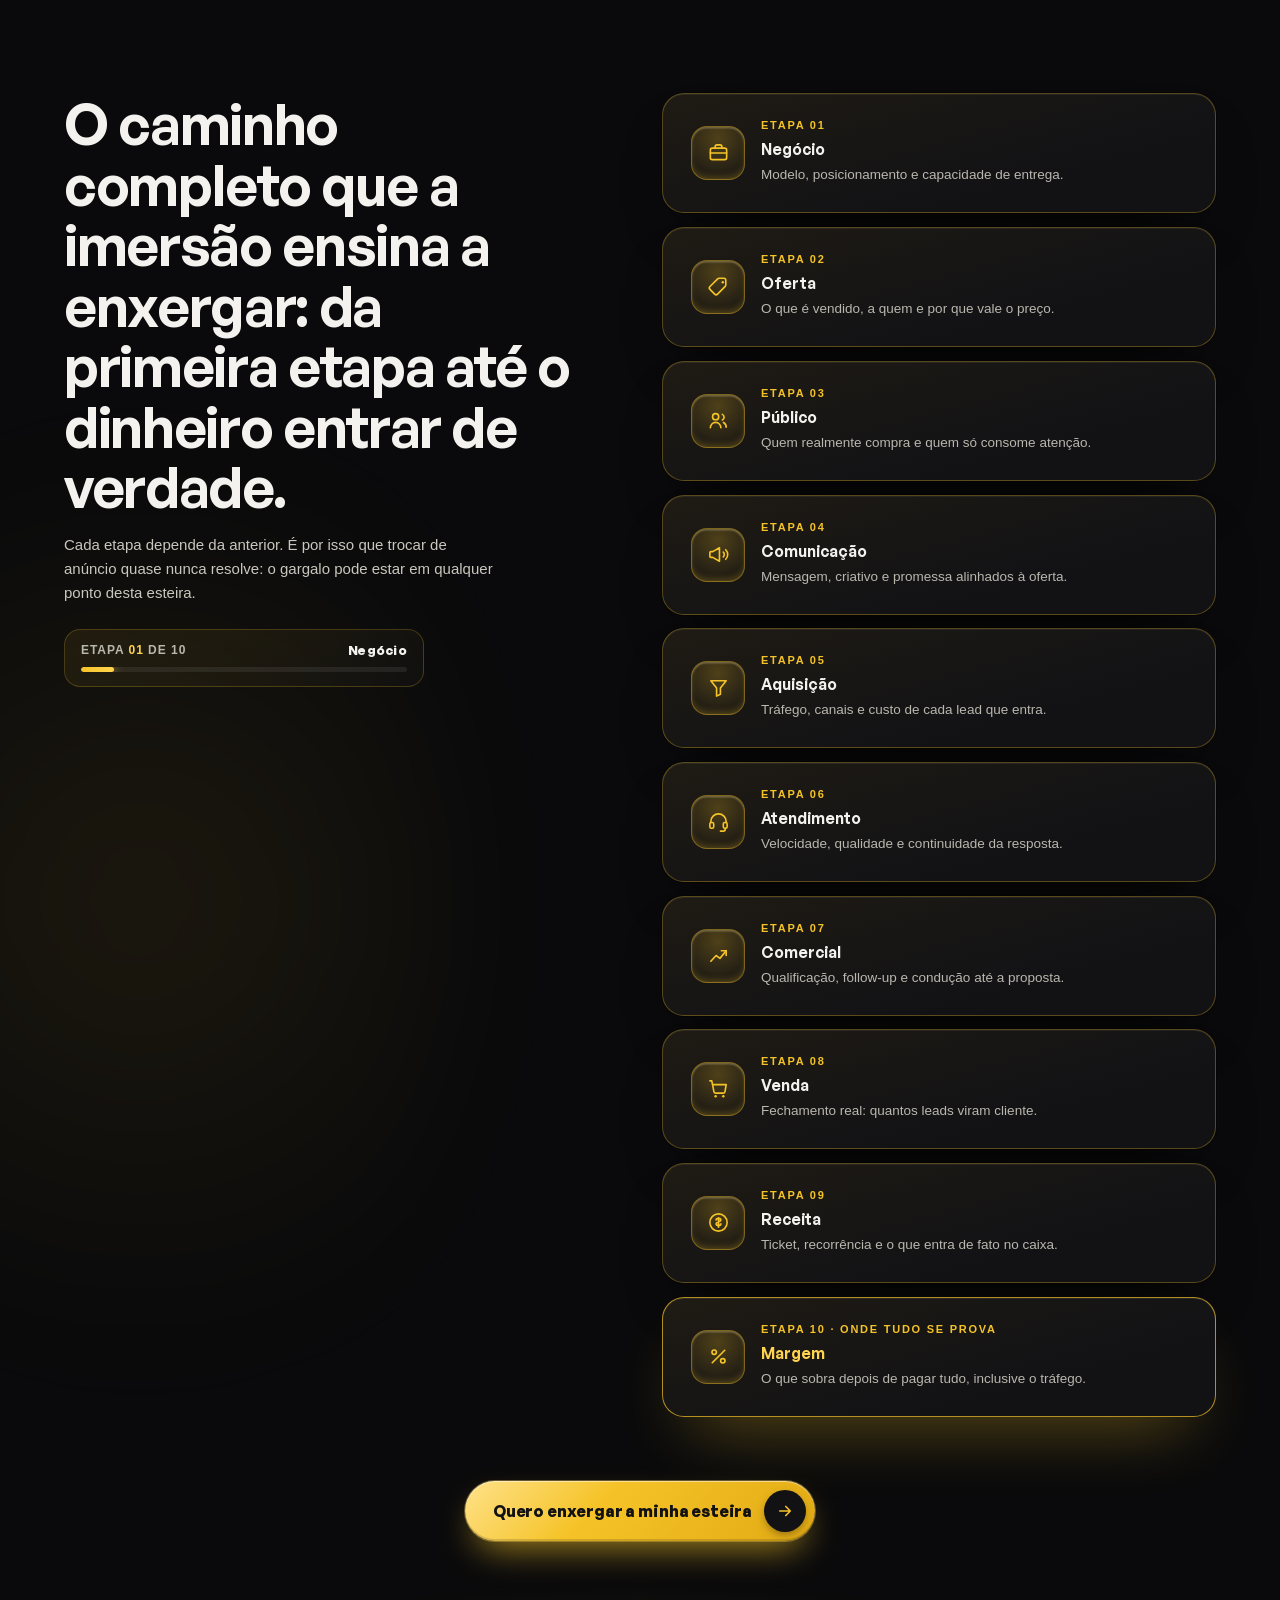
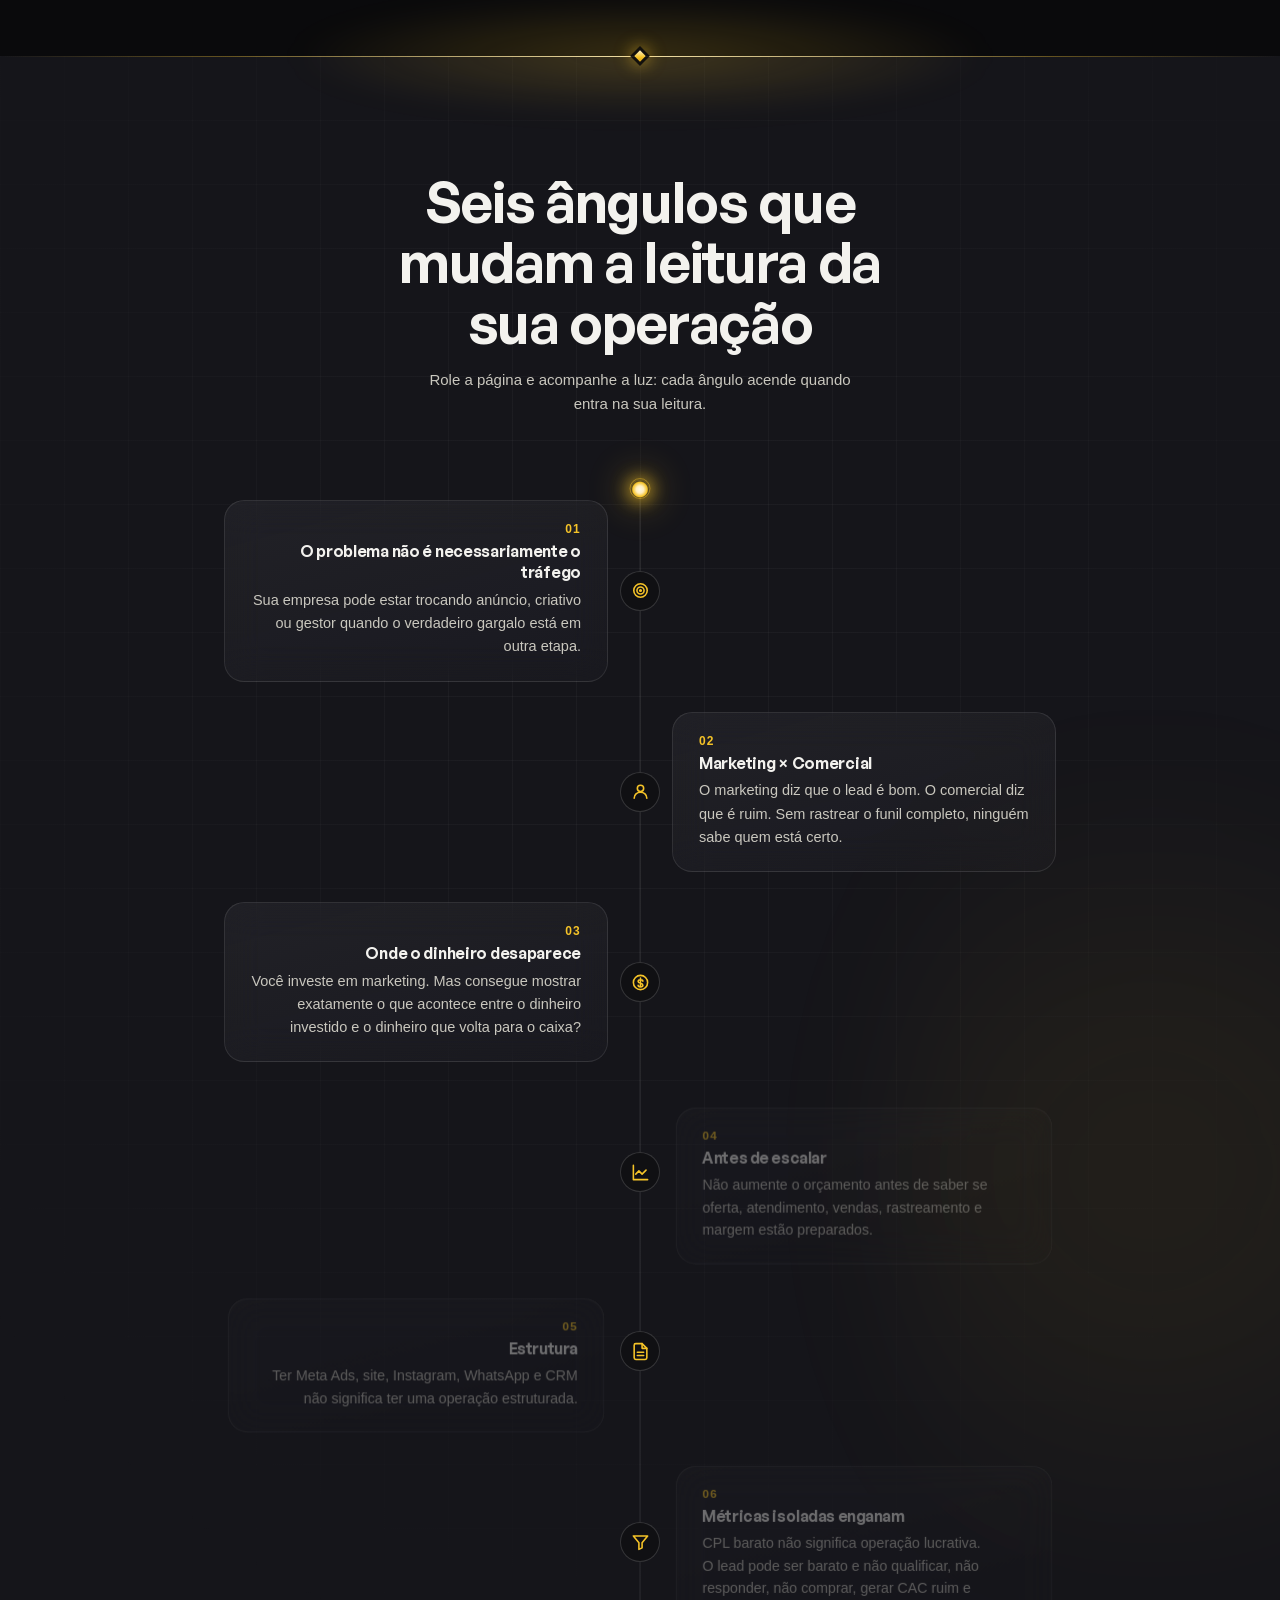
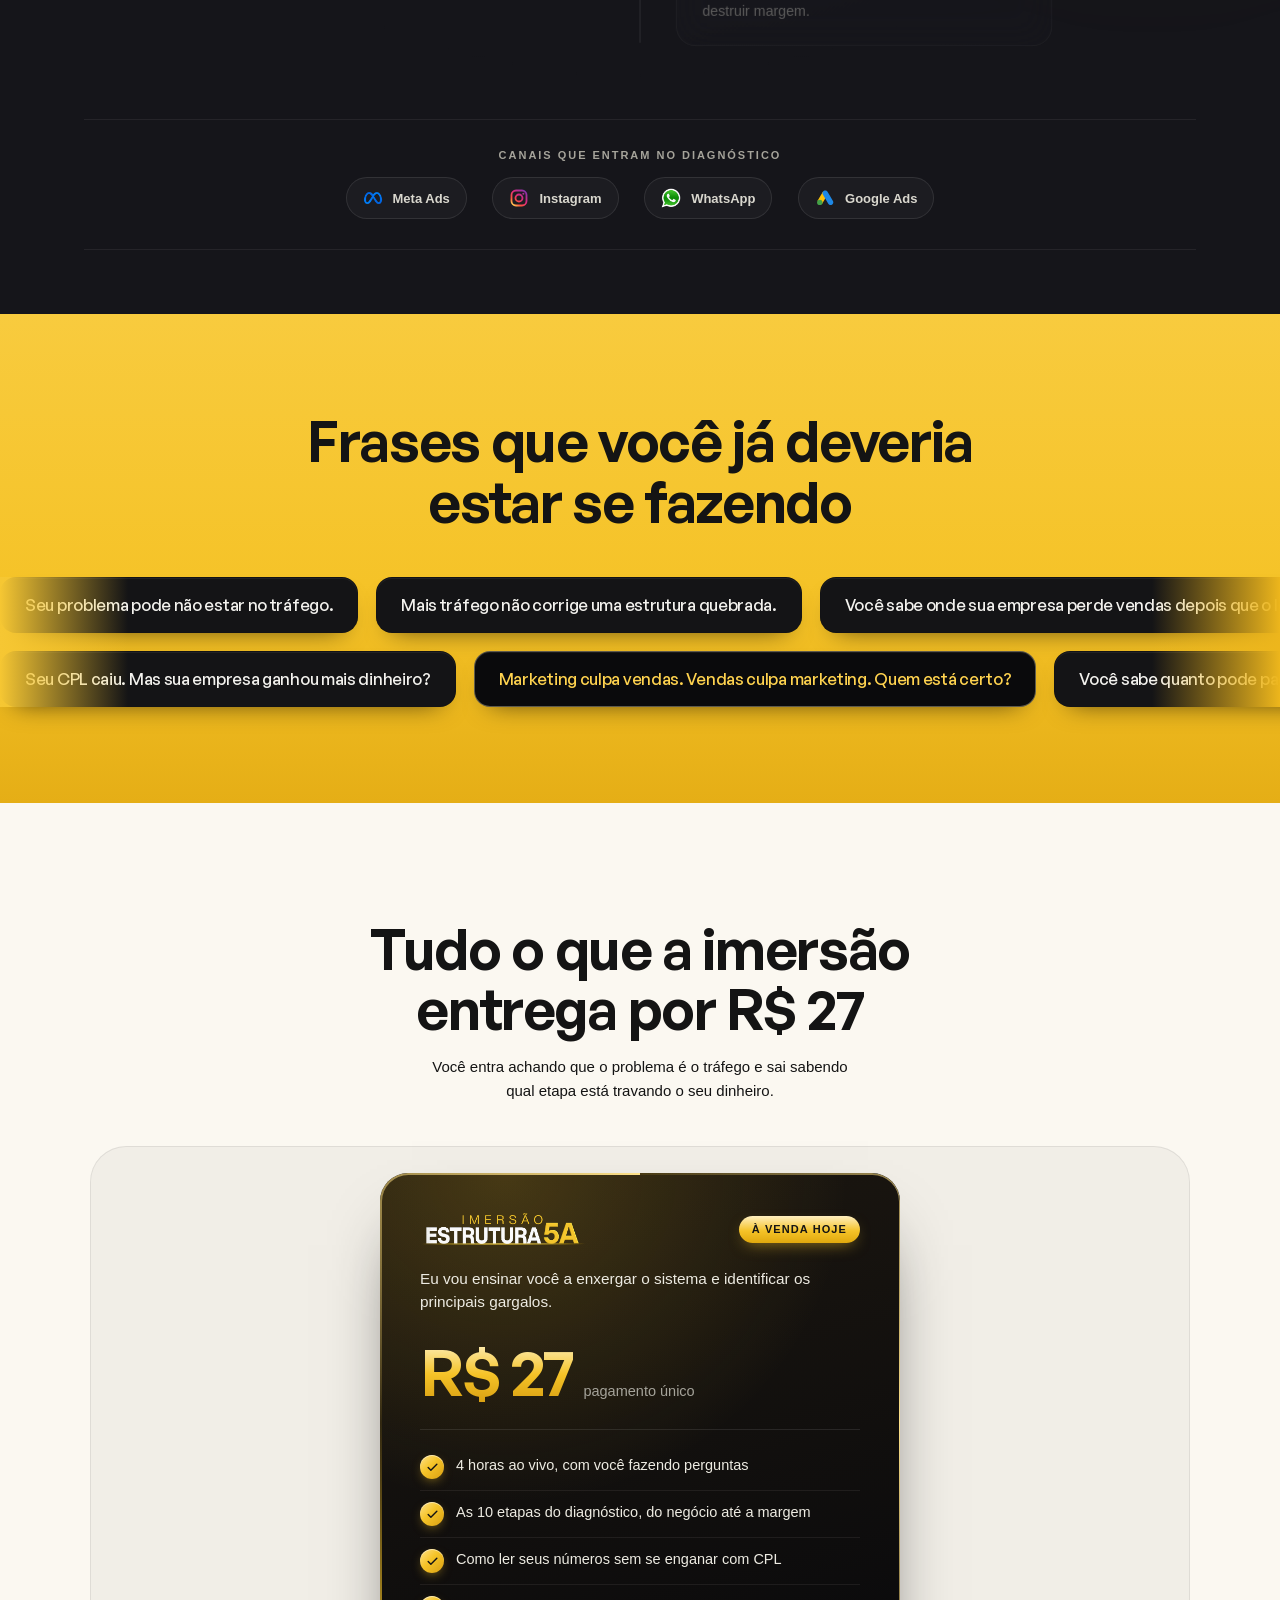
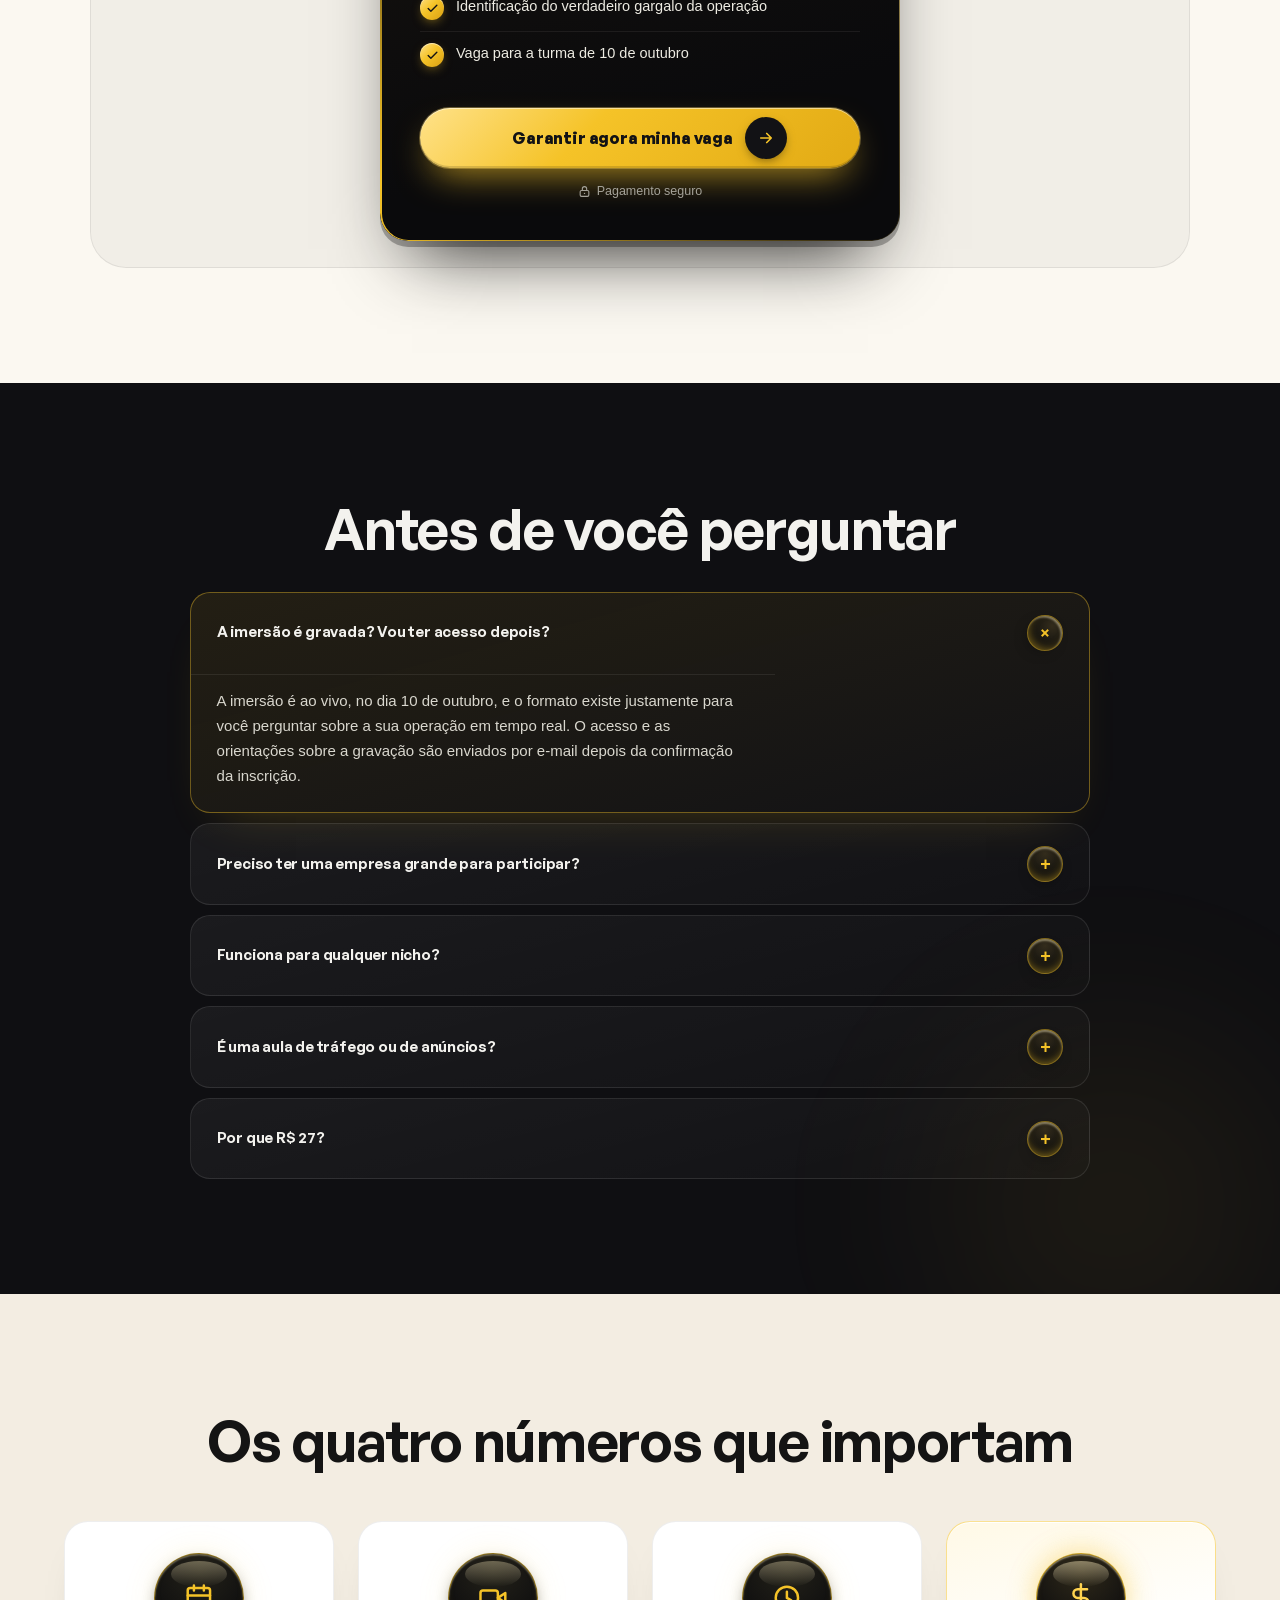
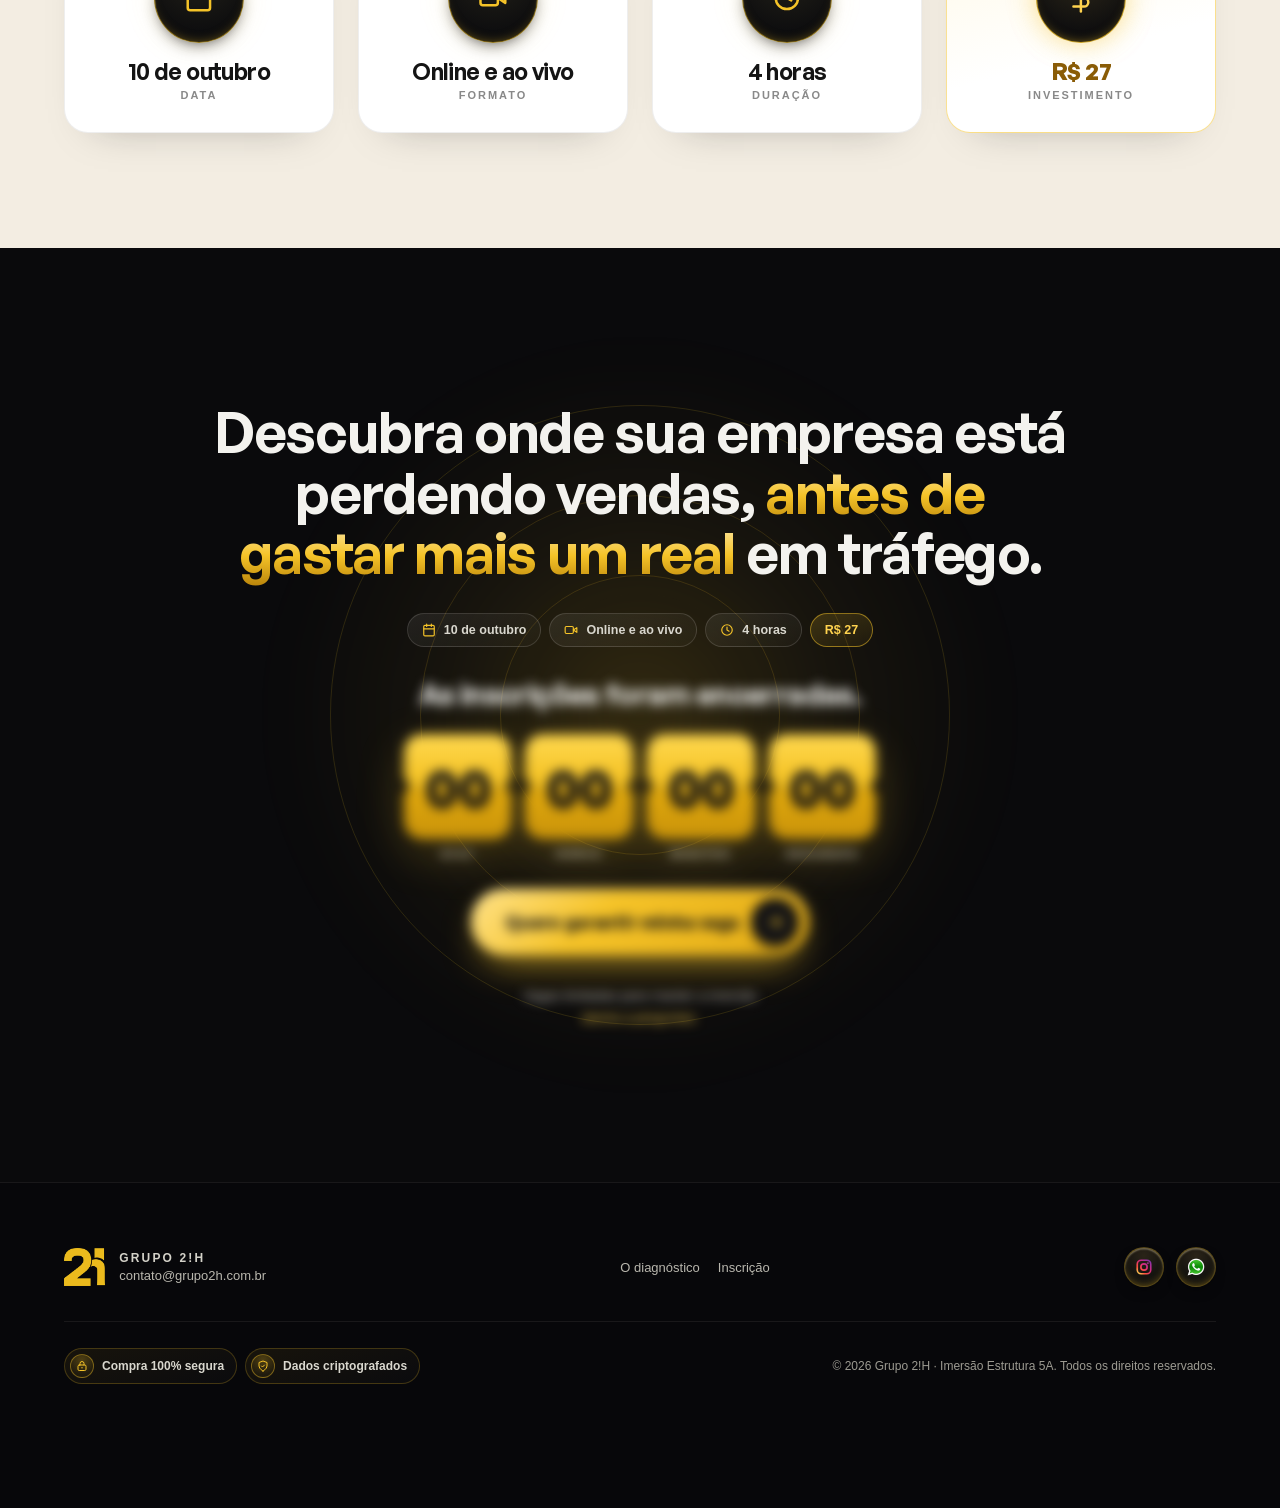
==== commit 1218383d: "Capas novas do hero: sueter azul-marinho, e a seta volta ao lugar original no desktop As duas capas " ====
--- a/index.html
+++ b/index.html
@@ -559,7 +559,7 @@
 <div class="hero-creative-bg" data-parallax="0.12"></div>
 <img class="hero-float-icon" src="assets/google-ads-hero.png" alt="" width="168" height="168" style="top:38%;right:35.5%;width:78px;animation-delay:0s">
 <img class="hero-float-icon" src="assets/facebook-hero.png" alt="" width="104" height="104" style="top:39%;right:8.5%;width:74px;animation-delay:1.3s">
-<svg class="hero-float-icon" viewBox="0 0 186 276" aria-hidden="true" style="top:85.2%;right:56%;width:75px;animation-delay:.6s"><defs><filter id="sg-d" x="-40%" y="-40%" width="180%" height="180%"><feGaussianBlur stdDeviation="8"></feGaussianBlur></filter></defs><g fill="none" stroke-linejoin="round" stroke-linecap="round"><g stroke="#F5C328" stroke-width="14" opacity=".75" filter="url(#sg-d)"><path d="M40 118 93 62l53 56-16 16-37-40-37 40Z"></path><path d="M40 214 93 158l53 56-16 16-37-40-37 40Z"></path></g><g stroke="#FFE28A" stroke-width="5"><path d="M40 118 93 62l53 56-16 16-37-40-37 40Z"></path><path d="M40 214 93 158l53 56-16 16-37-40-37 40Z"></path></g><g stroke="#FFF8E2" stroke-width="1.5" opacity=".8"><path d="M40 118 93 62l53 56-16 16-37-40-37 40Z"></path><path d="M40 214 93 158l53 56-16 16-37-40-37 40Z"></path></g></g></svg>
+<svg class="hero-float-icon" viewBox="0 0 186 276" aria-hidden="true" style="top:85.2%;right:45%;width:75px;animation-delay:.6s"><defs><filter id="sg-d" x="-40%" y="-40%" width="180%" height="180%"><feGaussianBlur stdDeviation="8"></feGaussianBlur></filter></defs><g fill="none" stroke-linejoin="round" stroke-linecap="round"><g stroke="#F5C328" stroke-width="14" opacity=".75" filter="url(#sg-d)"><path d="M40 118 93 62l53 56-16 16-37-40-37 40Z"></path><path d="M40 214 93 158l53 56-16 16-37-40-37 40Z"></path></g><g stroke="#FFE28A" stroke-width="5"><path d="M40 118 93 62l53 56-16 16-37-40-37 40Z"></path><path d="M40 214 93 158l53 56-16 16-37-40-37 40Z"></path></g><g stroke="#FFF8E2" stroke-width="1.5" opacity=".8"><path d="M40 118 93 62l53 56-16 16-37-40-37 40Z"></path><path d="M40 214 93 158l53 56-16 16-37-40-37 40Z"></path></g></g></svg>
 <div class="hero-mobile-creative">
 <img class="hero-mobile-float-icon" src="assets/google-ads-hero.png" alt="" width="168" height="168" style="top:36%;left:16%;width:50px;animation:float-bob-l 4s ease-in-out infinite;animation-delay:0s">
 <img class="hero-mobile-float-icon" src="assets/facebook-hero.png" alt="" width="104" height="104" style="top:37%;right:25%;width:46px;animation:float-bob 4s ease-in-out infinite;animation-delay:1.3s">
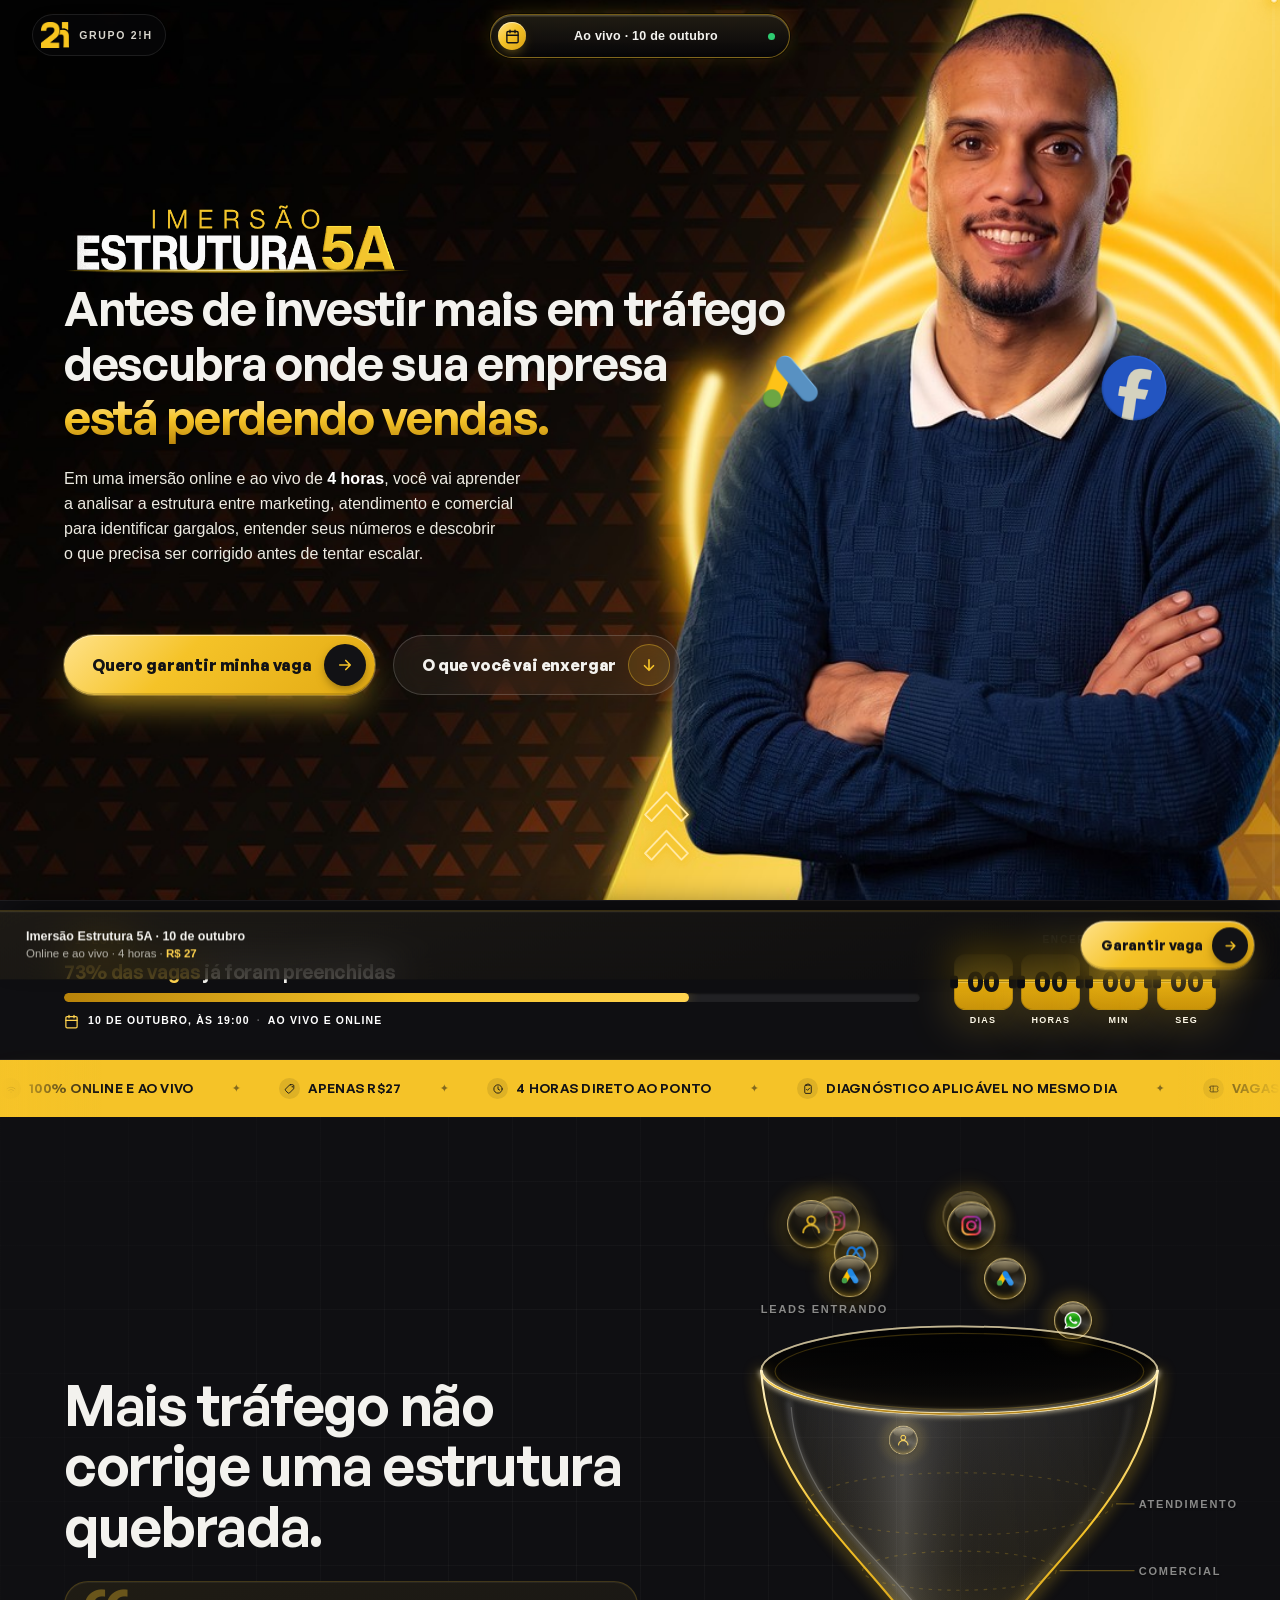
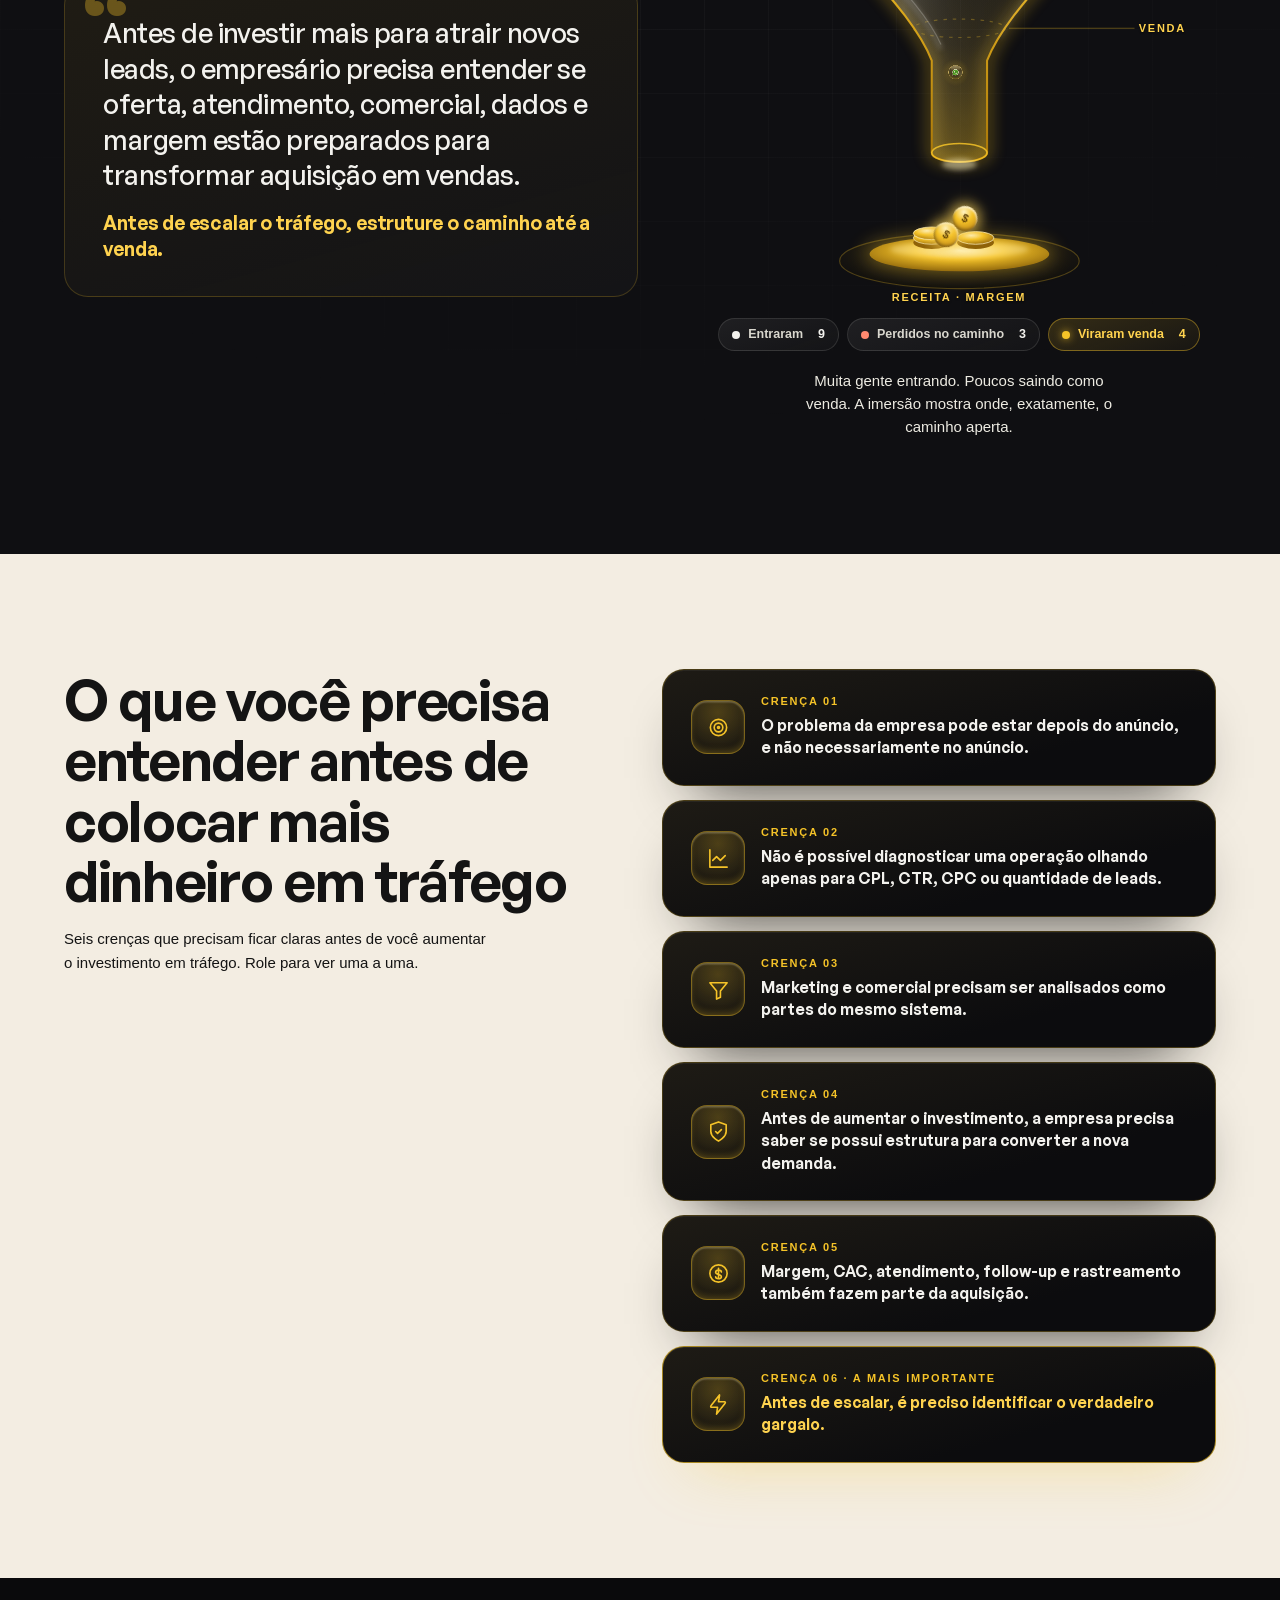
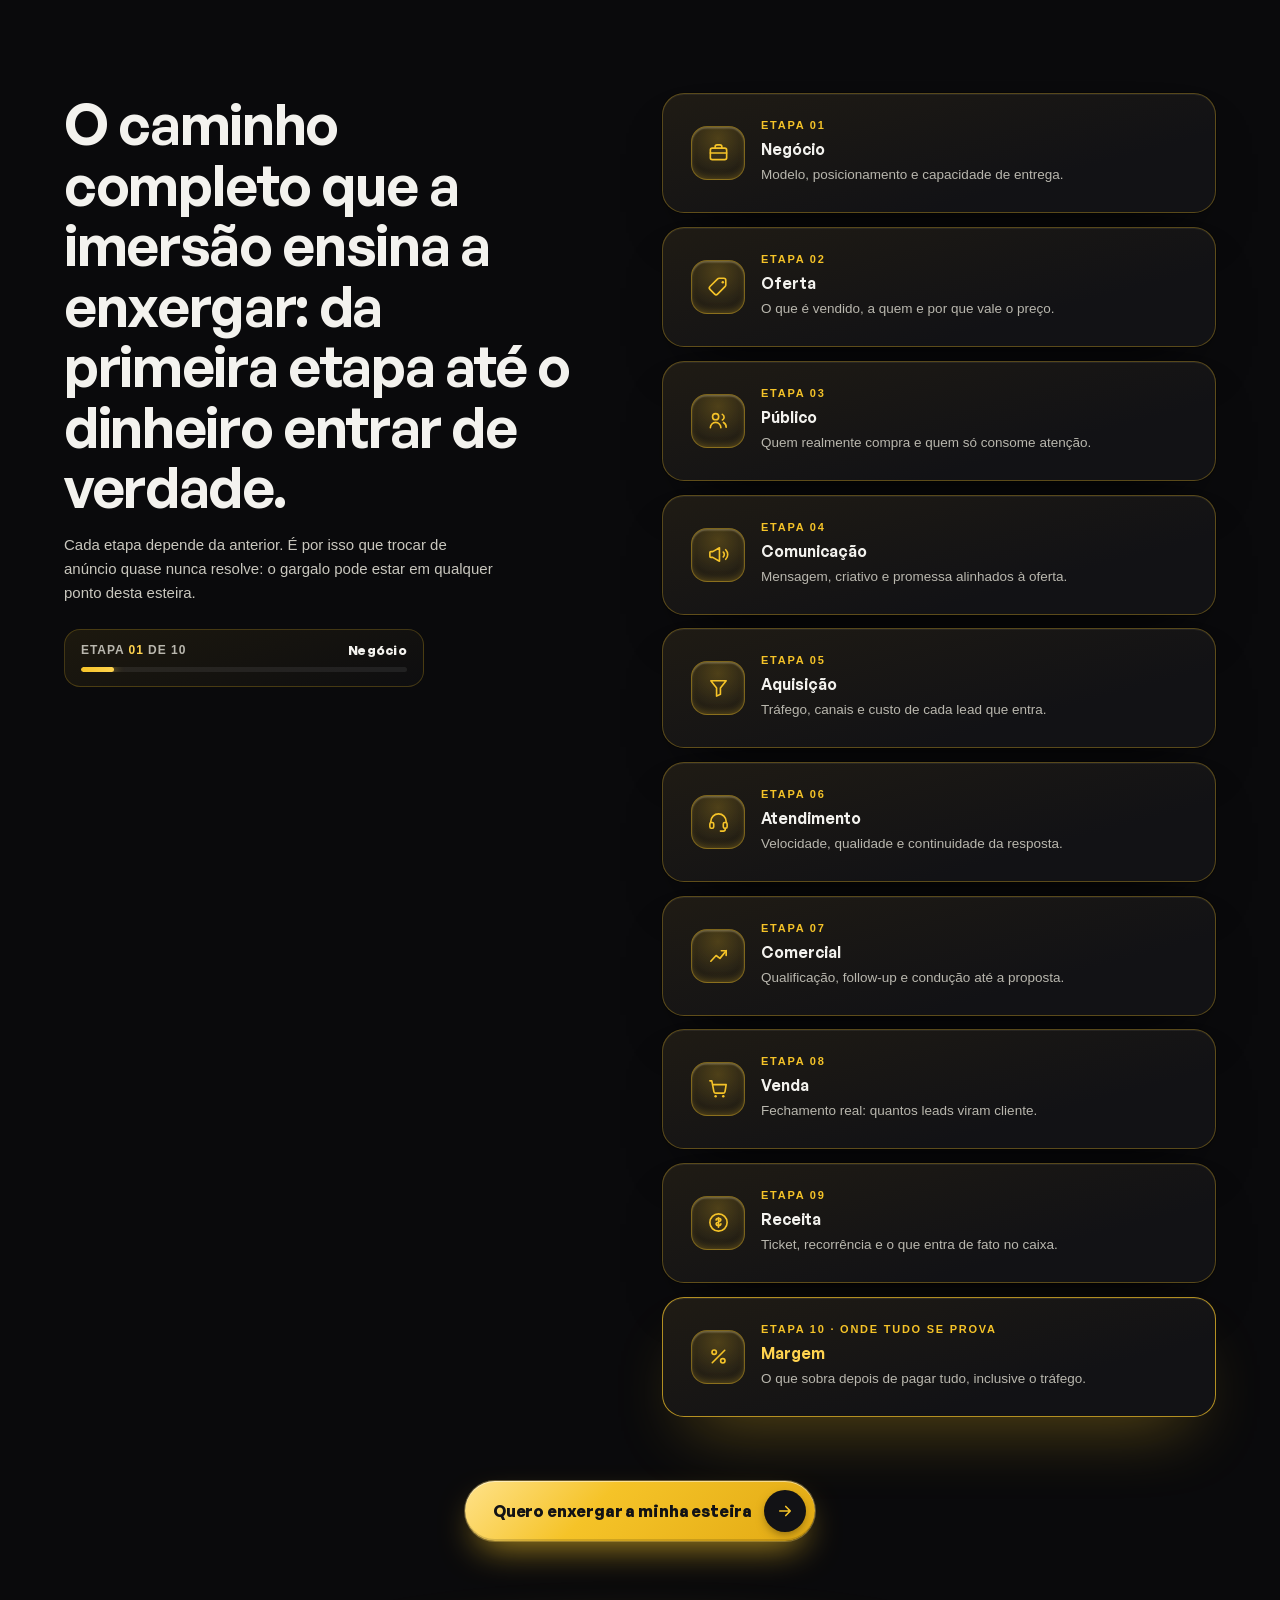
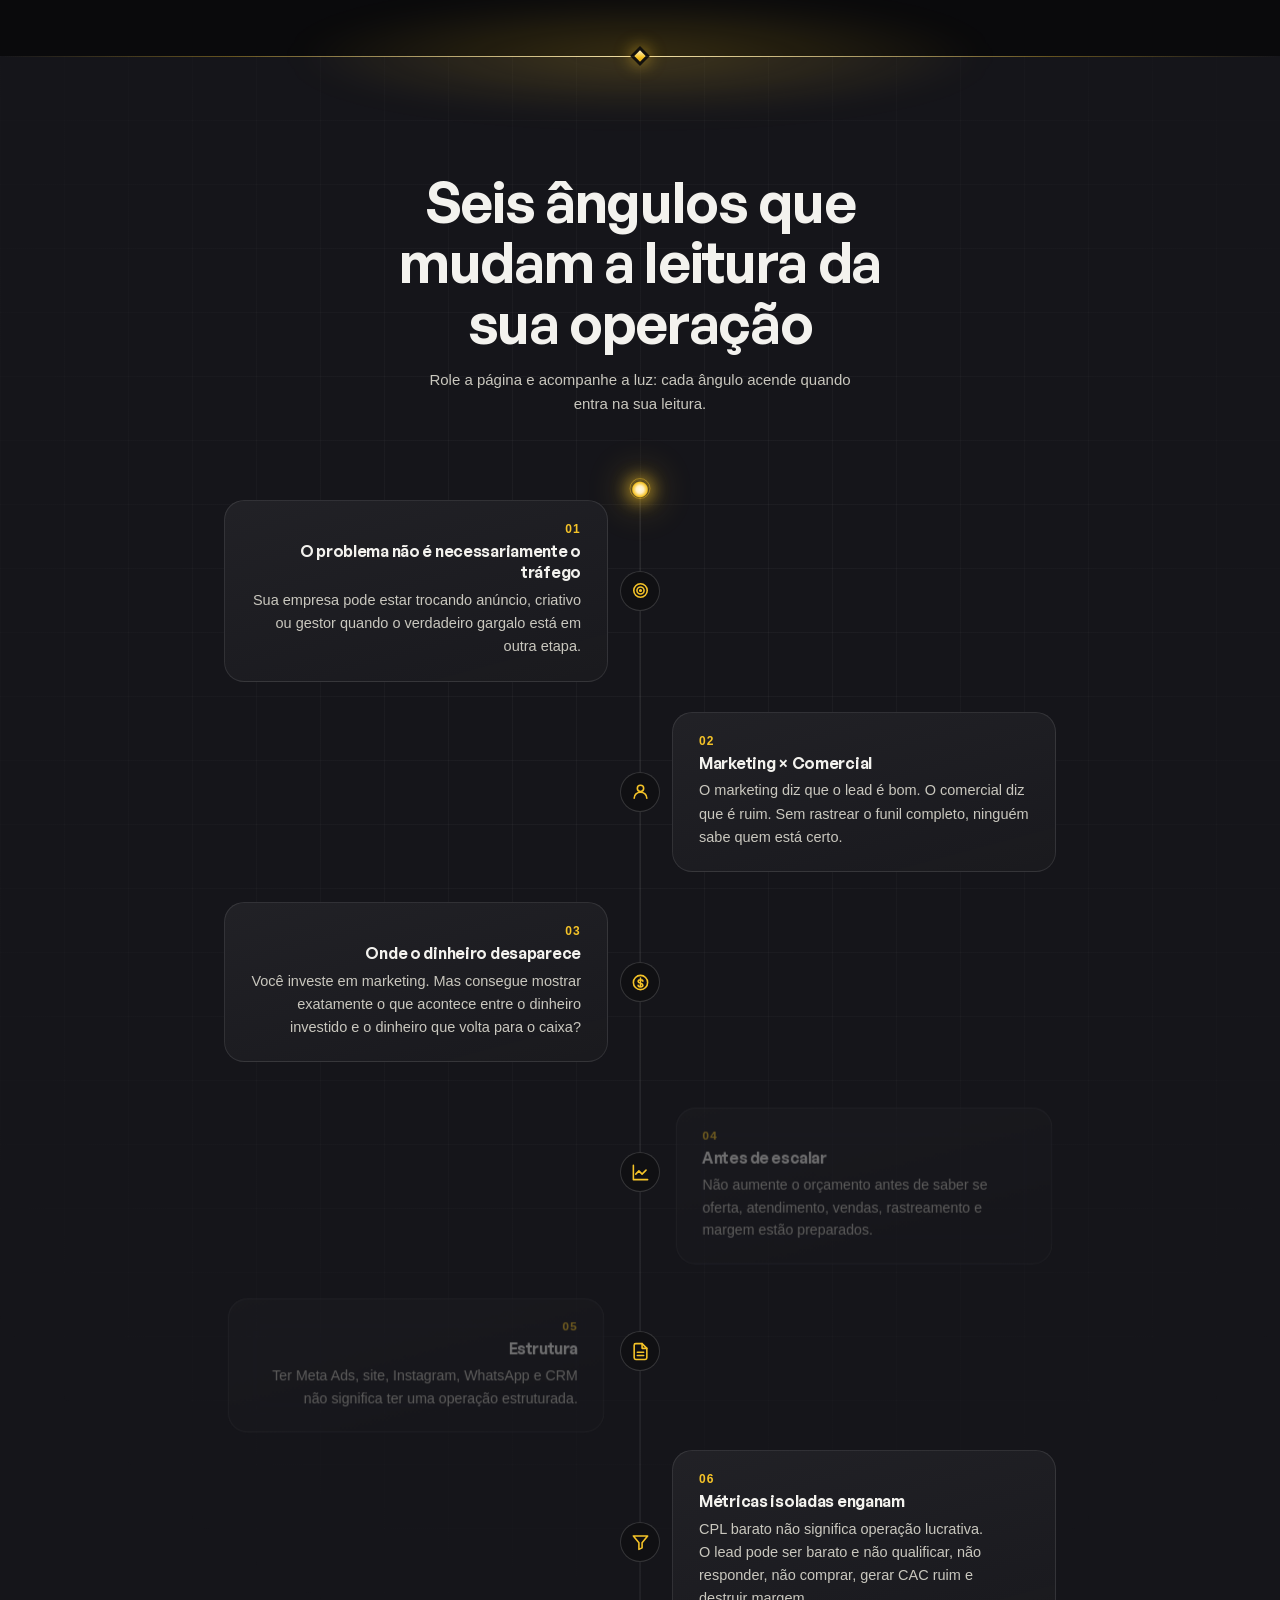
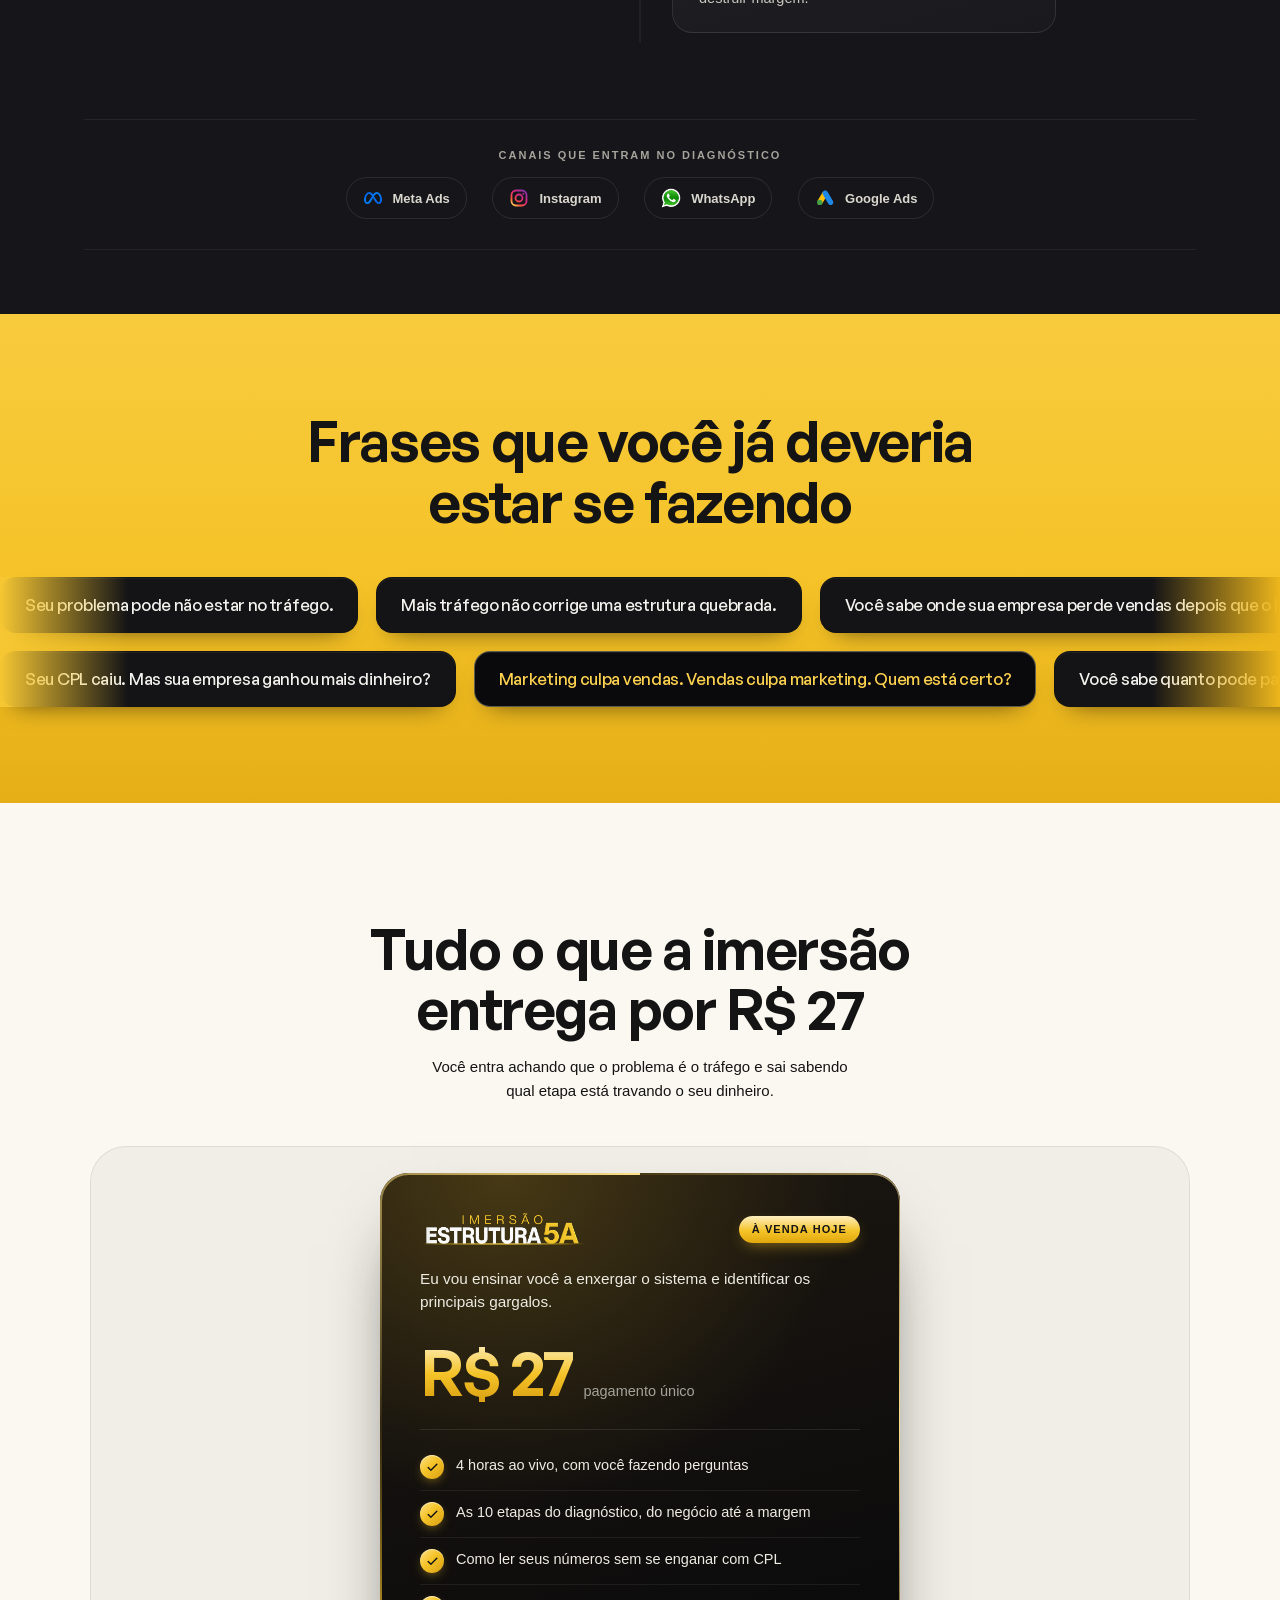
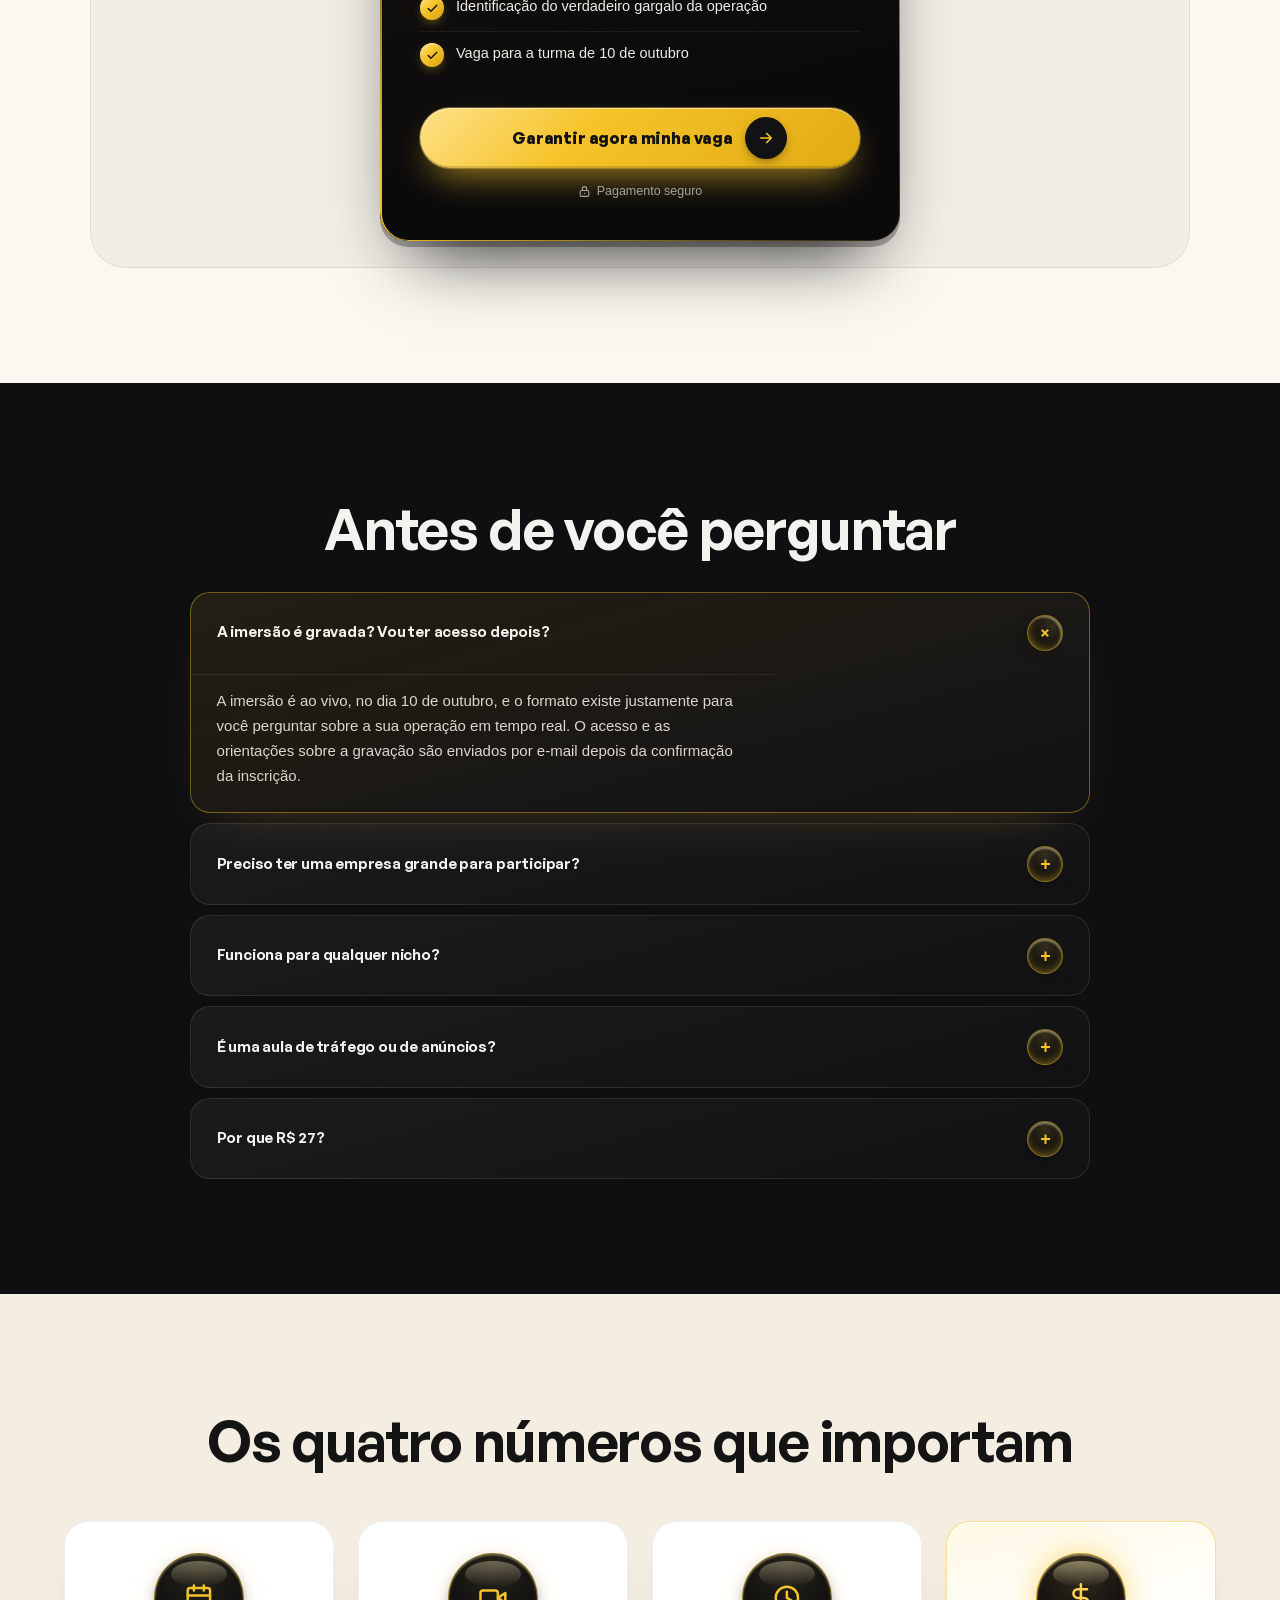
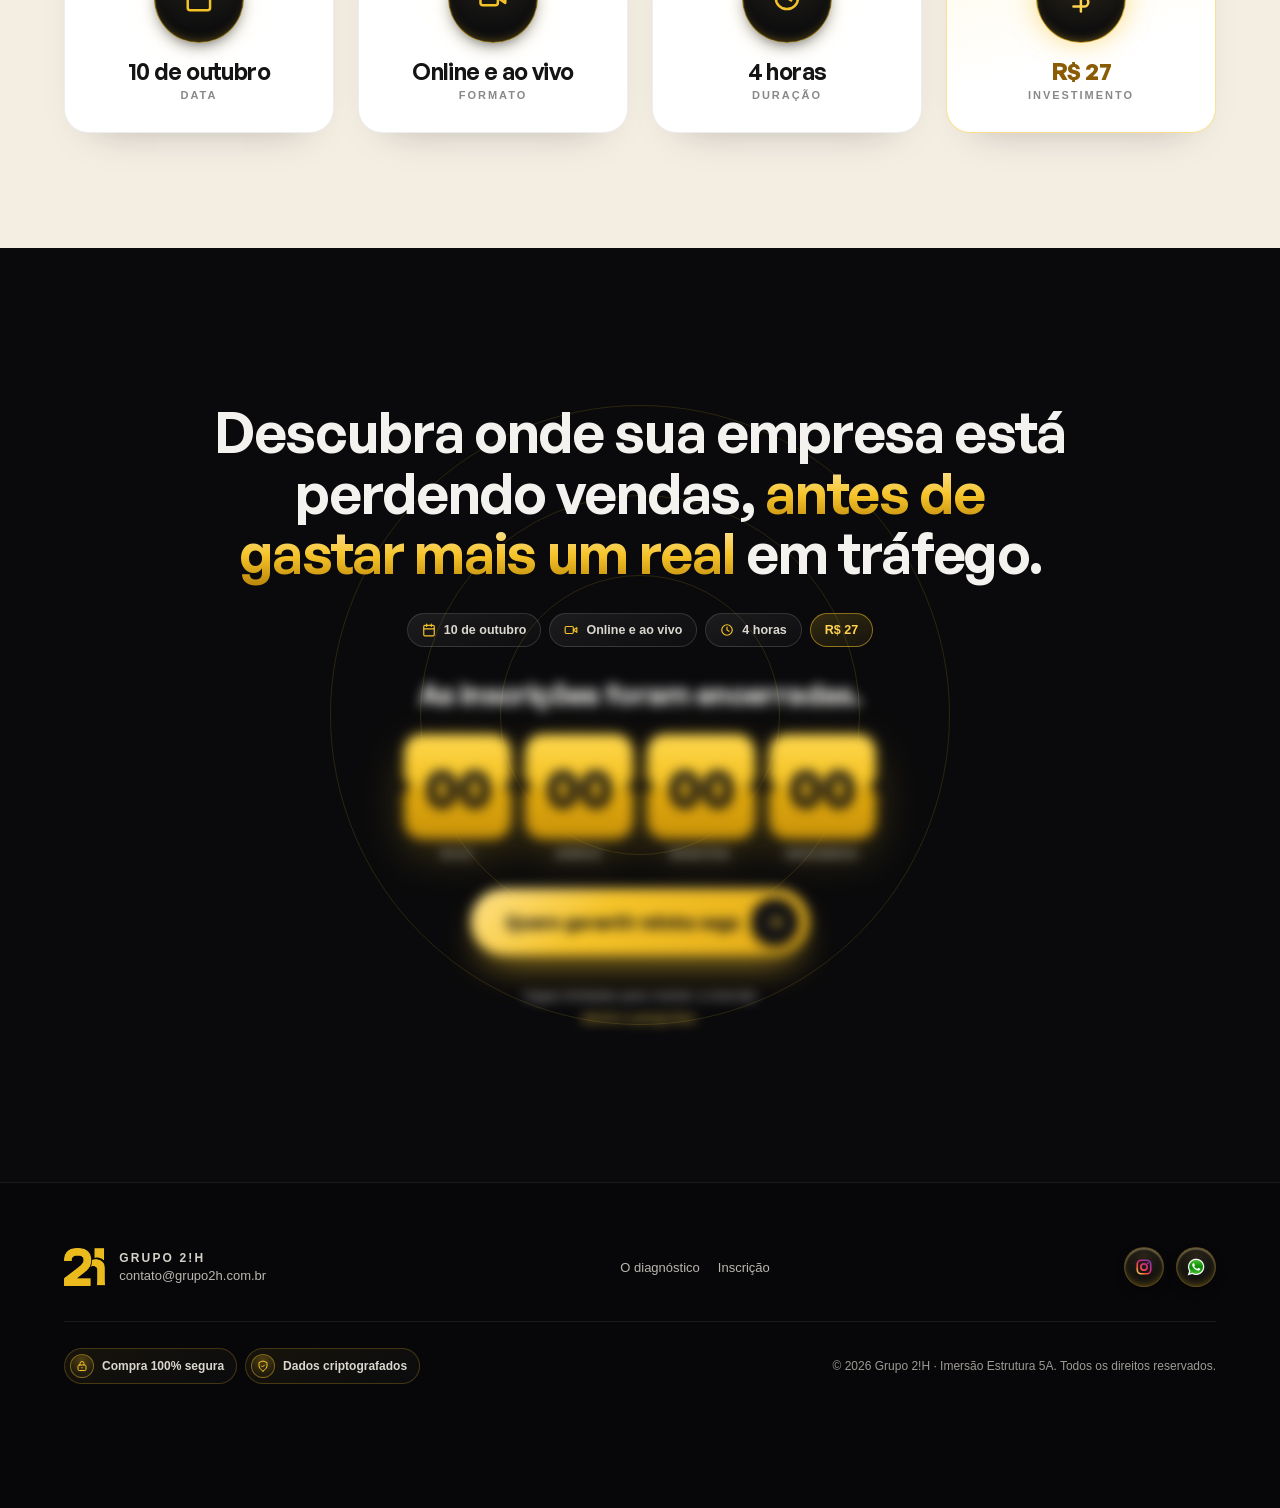
==== commit c89f9def: "Fundo das seções sem os brilhos amarelados Os brilhos borrados atrás das seções deixavam o fundo com" ====
--- a/index.html
+++ b/index.html
@@ -536,6 +536,9 @@
 .faq-item.open .faq-a{max-height:360px;opacity:1}
 .faq-item.open .faq-plus{transform:rotate(45deg)}
 .faq-q:focus-visible{outline:2px solid rgba(245,195,40,.7);outline-offset:-2px;border-radius:20px}
+/* cards sobre a grade: base sólida da cor da seção para a grade do fundo não aparecer através deles */
+.sec-dark .quote-v2,.sec-dark .hud-chip{background-color:#0F0F12}
+.sec-dark-2 .tl-card,.sec-dark-2 .channel-chip{background-color:#15151A}
 </style>
 </head>
 <body>
@@ -565,7 +568,6 @@
 <img class="hero-mobile-float-icon" src="assets/facebook-hero.png" alt="" width="104" height="104" style="top:37%;right:25%;width:46px;animation:float-bob 4s ease-in-out infinite;animation-delay:1.3s">
 <svg class="hero-mobile-float-icon" viewBox="0 0 186 276" aria-hidden="true" style="top:68%;right:12%;width:46px;animation:float-bob 4s ease-in-out infinite;animation-delay:.6s"><defs><filter id="sg-m" x="-40%" y="-40%" width="180%" height="180%"><feGaussianBlur stdDeviation="8"></feGaussianBlur></filter></defs><g fill="none" stroke-linejoin="round" stroke-linecap="round"><g stroke="#F5C328" stroke-width="14" opacity=".75" filter="url(#sg-m)"><path d="M40 118 93 62l53 56-16 16-37-40-37 40Z"></path><path d="M40 214 93 158l53 56-16 16-37-40-37 40Z"></path></g><g stroke="#FFE28A" stroke-width="5"><path d="M40 118 93 62l53 56-16 16-37-40-37 40Z"></path><path d="M40 214 93 158l53 56-16 16-37-40-37 40Z"></path></g><g stroke="#FFF8E2" stroke-width="1.5" opacity=".8"><path d="M40 118 93 62l53 56-16 16-37-40-37 40Z"></path><path d="M40 214 93 158l53 56-16 16-37-40-37 40Z"></path></g></g></svg>
 </div>
-<div class="orb" style="bottom:-20%;left:-10%;width:55%;height:60%;background:radial-gradient(circle,rgba(245,195,40,.07),transparent 70%)"></div>
 <div class="hero-content-wrap" style="position:relative;z-index:1;width:100%;max-width:1240px;margin:0 auto;display:flex;flex-wrap:wrap-reverse;align-items:center;gap:clamp(26px,3.6vw,60px)">
 
 <div data-mobile-center class="hero-text-col" style="flex:1 1 330px;min-width:min(100%,320px);display:flex;flex-direction:column;align-items:flex-start;gap:clamp(14px,1.7vw,22px)">
@@ -618,7 +620,6 @@
 
 
 <section class="sec-pad sec-dark sec-grid sec-glow-top" style="position:relative;overflow:hidden">
-<div class="orb" style="top:-10%;right:-8%;width:46%;height:70%;background:radial-gradient(circle,rgba(245,195,40,.09),transparent 70%)"></div>
 <div class="wrap" style="display:flex;flex-wrap:wrap;align-items:center;gap:clamp(32px,5vw,80px)">
 <div data-mobile-center style="flex:1 1 380px;min-width:min(100%,320px);display:flex;flex-direction:column;gap:clamp(18px,2vw,26px)">
 <div data-reveal class="sec-head">
@@ -632,7 +633,6 @@
 
 <div class="funnel-wrap" style="flex:1 1 320px;min-width:min(100%,280px)">
 <div id="funnel-stage" data-reveal class="funnel-stage">
-<div id="funnel-glow" style="position:absolute;left:50%;top:42%;width:100%;height:84%;transform:translate(-50%,-50%);border-radius:50%;background:radial-gradient(circle,rgba(245,195,40,.22) 0%,rgba(245,195,40,.08) 40%,transparent 72%);filter:blur(28px);opacity:.55;transition:opacity .45s cubic-bezier(.22,.9,.3,1),transform .45s cubic-bezier(.22,.9,.3,1);pointer-events:none"></div>
 <svg viewBox="0 0 400 580" style="z-index:1" aria-hidden="true">
 <defs>
 <radialGradient id="fn-cav" cx=".5" cy=".25" r=".95"><stop offset="0" stop-color="#040405"></stop><stop offset=".55" stop-color="#0a0908"></stop><stop offset="1" stop-color="#231c10"></stop></radialGradient>
@@ -771,7 +771,6 @@
 </section>
 
 <section id="diagnostico" class="sec-pad sec-dark sec-glow-top" style="position:relative;background:#0A0A0C;overflow:clip">
-<div class="orb" style="top:20%;left:-14%;width:50%;height:70%;background:radial-gradient(circle,rgba(245,195,40,.08),transparent 70%)"></div>
 <div class="stack-outer wrap">
 <div data-reveal style="flex:1 1 340px;min-width:min(100%,300px)">
 <div class="stack-left-inner sec-head" data-mobile-center>
@@ -833,7 +832,6 @@
 
 <section class="sec-dark-2 sec-grid" style="position:relative;padding:clamp(64px,9vw,128px) 0 clamp(40px,5vw,70px)">
 <div class="sec-divider" aria-hidden="true"><i></i></div>
-<div class="orb" style="top:30%;right:-12%;width:44%;height:60%;background:radial-gradient(circle,rgba(245,195,40,.07),transparent 70%)"></div>
 <div class="wrap" style="padding:0 clamp(18px,5vw,72px);display:flex;flex-direction:column;gap:clamp(24px,3vw,40px)">
 <div data-reveal class="sec-head center" style="max-width:56ch">
 <h2 class="sec-h2" style="color:#F3F2EE">Seis ângulos que mudam a leitura da sua operação</h2>
@@ -924,7 +922,6 @@
 </section>
 
 <section class="sec-pad sec-dark sec-glow-top" style="position:relative;overflow:hidden">
-<div class="orb" style="bottom:-20%;right:-10%;width:46%;height:60%;background:radial-gradient(circle,rgba(245,195,40,.07),transparent 70%)"></div>
 <div style="position:relative;max-width:900px;margin:0 auto;display:flex;flex-direction:column;gap:clamp(22px,2.6vw,34px)">
 <div data-reveal class="sec-head center">
 <h2 class="sec-h2" style="color:#F3F2EE">Antes de você perguntar</h2>
@@ -1042,7 +1039,6 @@
 </section>
 
 <section id="inscricao" style="position:relative;padding:clamp(88px,12vw,160px) clamp(18px,5vw,72px);background:#0A0A0C;overflow:hidden">
-<div class="cta-orb"></div>
 <div class="cta-ring"></div><div class="cta-ring r2"></div><div class="cta-ring r3"></div>
 <div style="position:relative;max-width:860px;margin:0 auto;display:flex;flex-direction:column;align-items:center;text-align:center;gap:clamp(20px,2.6vw,30px)">
 <h2 data-reveal class="sec-h2" style="color:#F3F2EE">Descubra onde sua empresa está perdendo vendas, <span style="background:linear-gradient(180deg,#FFEFC0,#F5C328 55%,#B8830A);-webkit-background-clip:text;background-clip:text;-webkit-text-fill-color:transparent">antes de gastar mais um real</span> em tráfego.</h2>
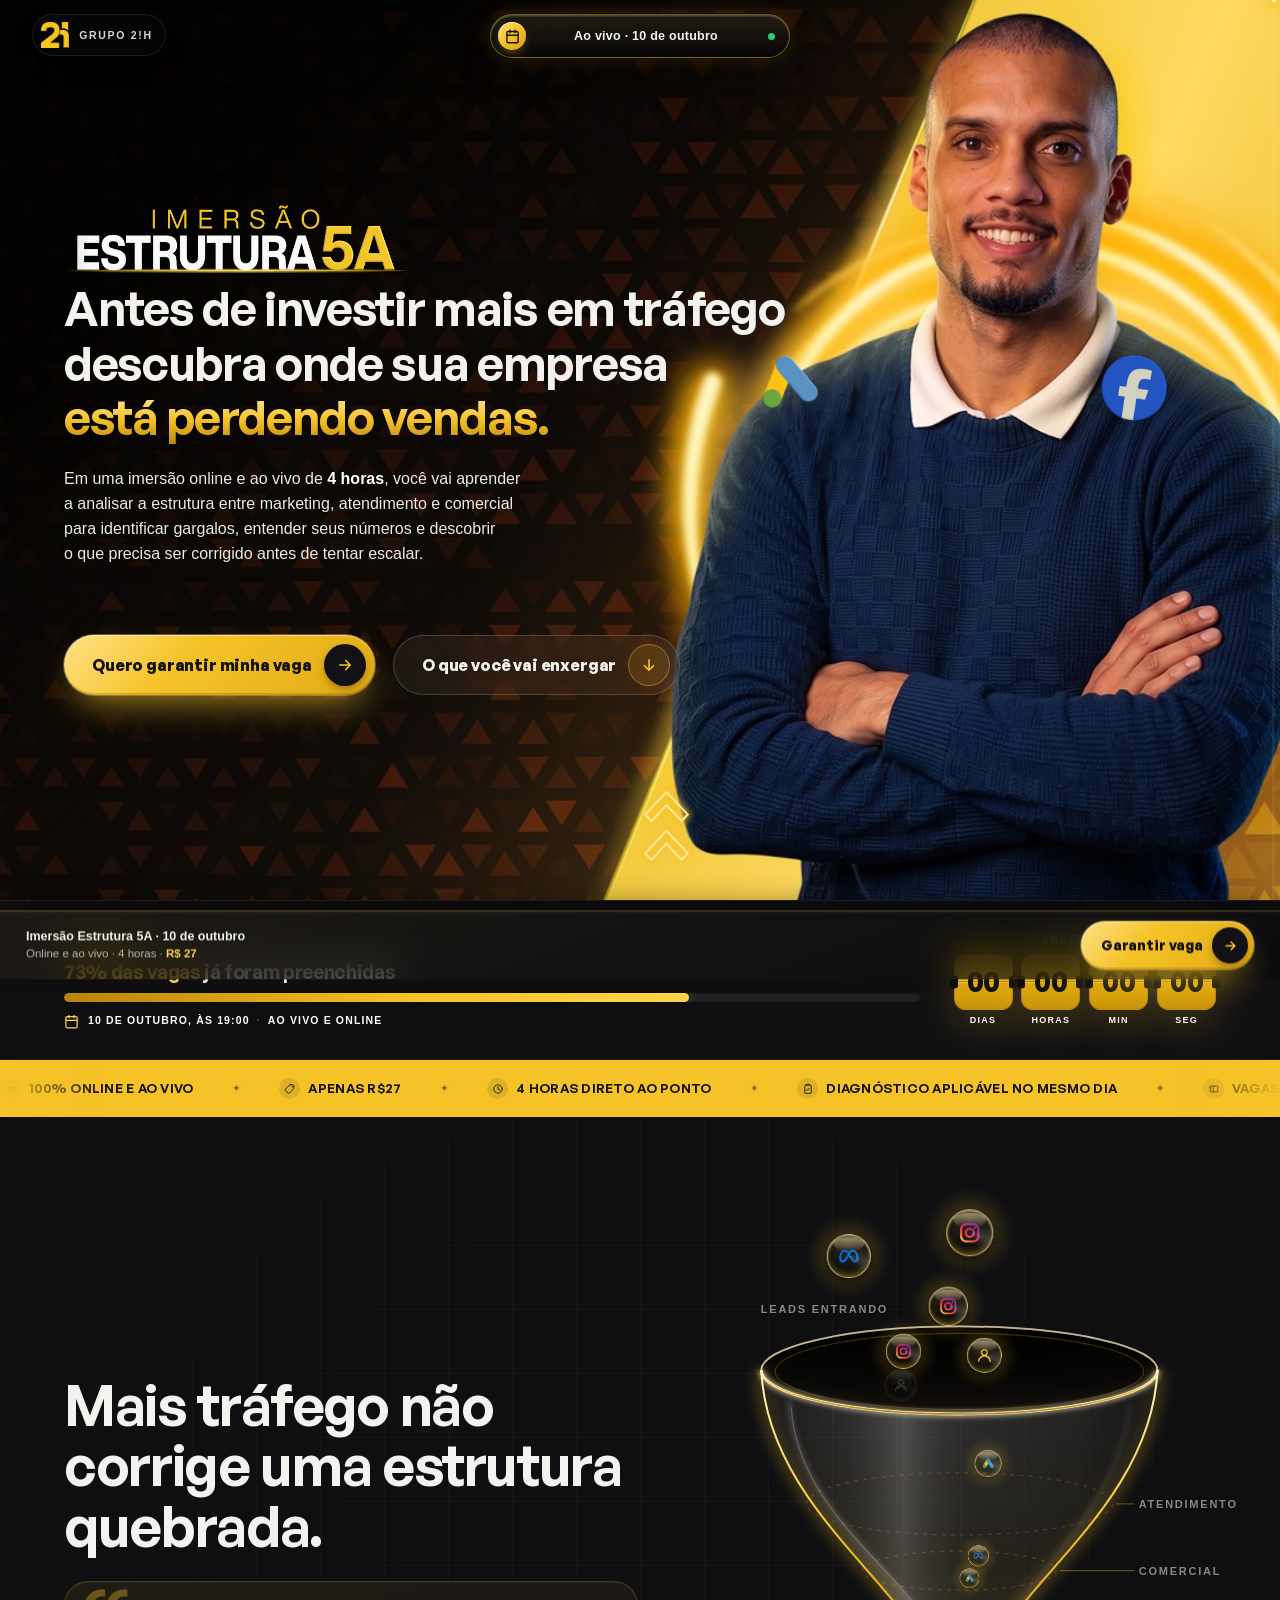
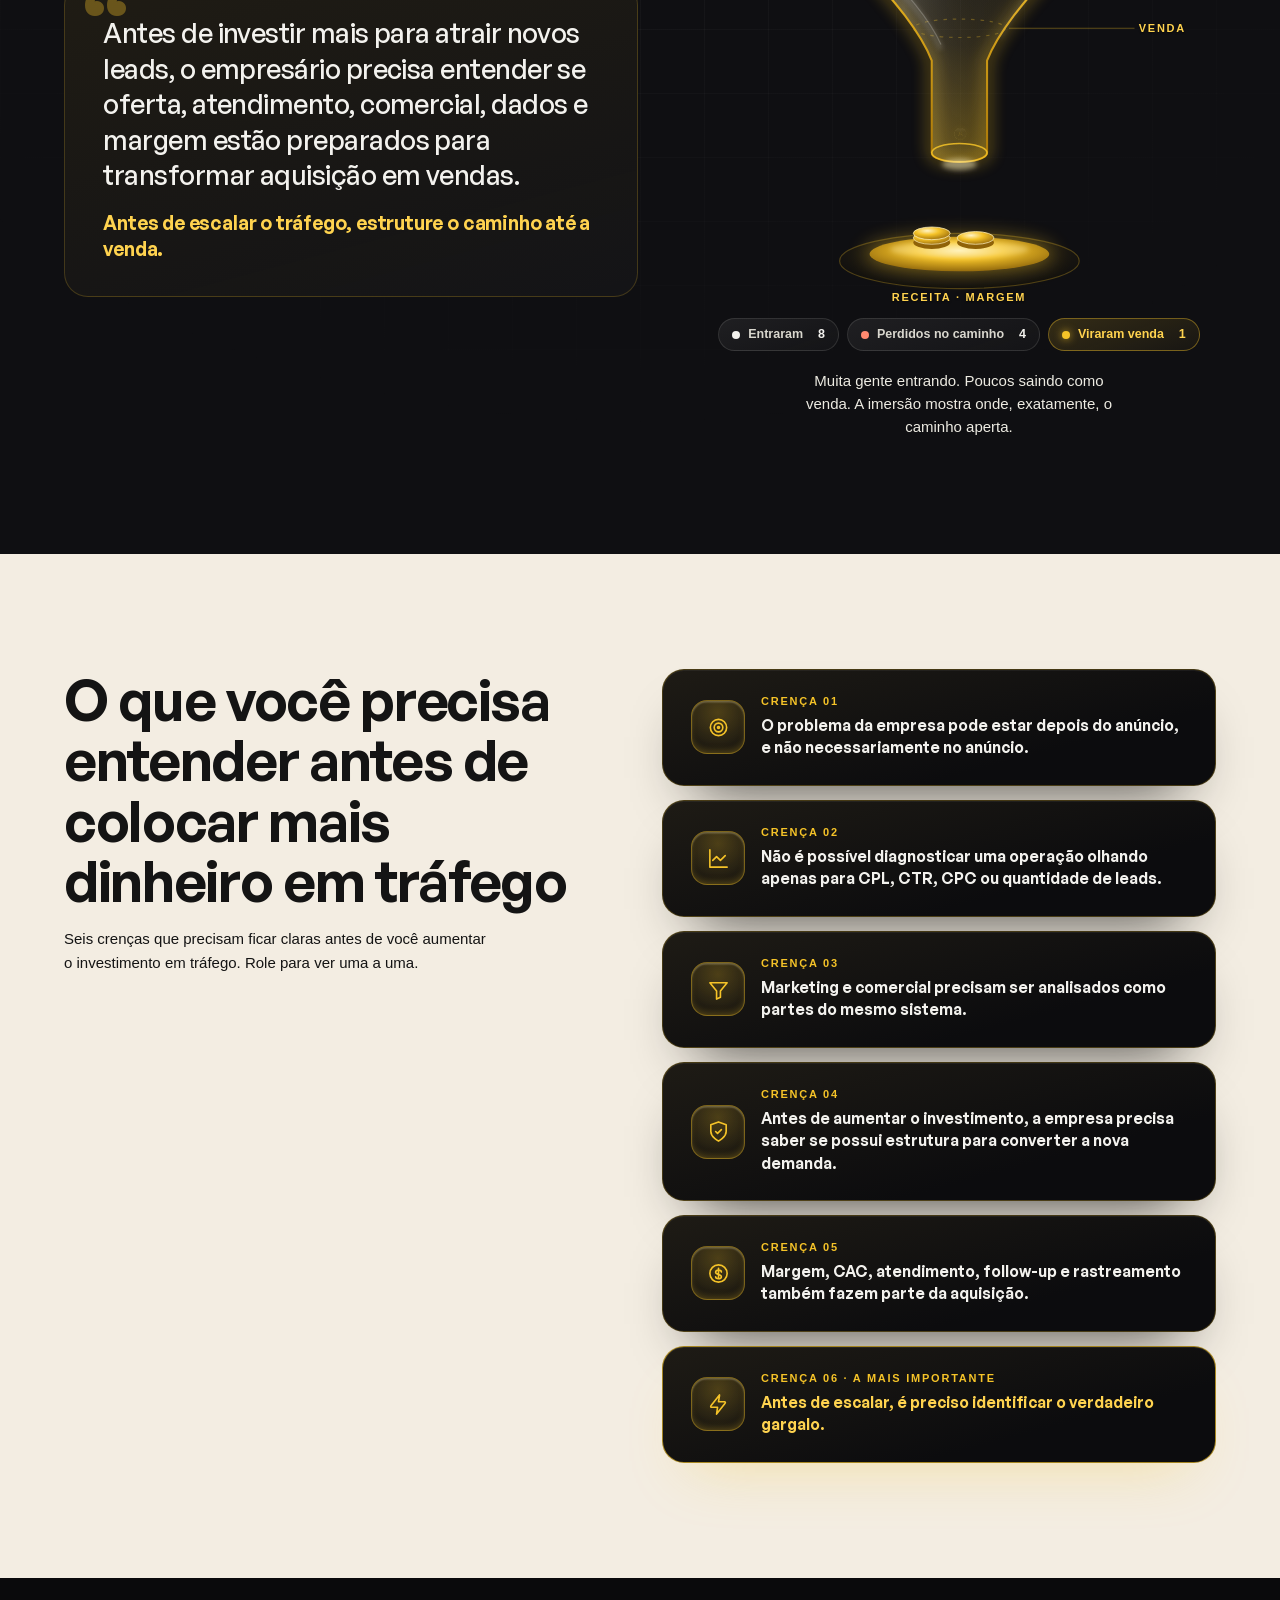
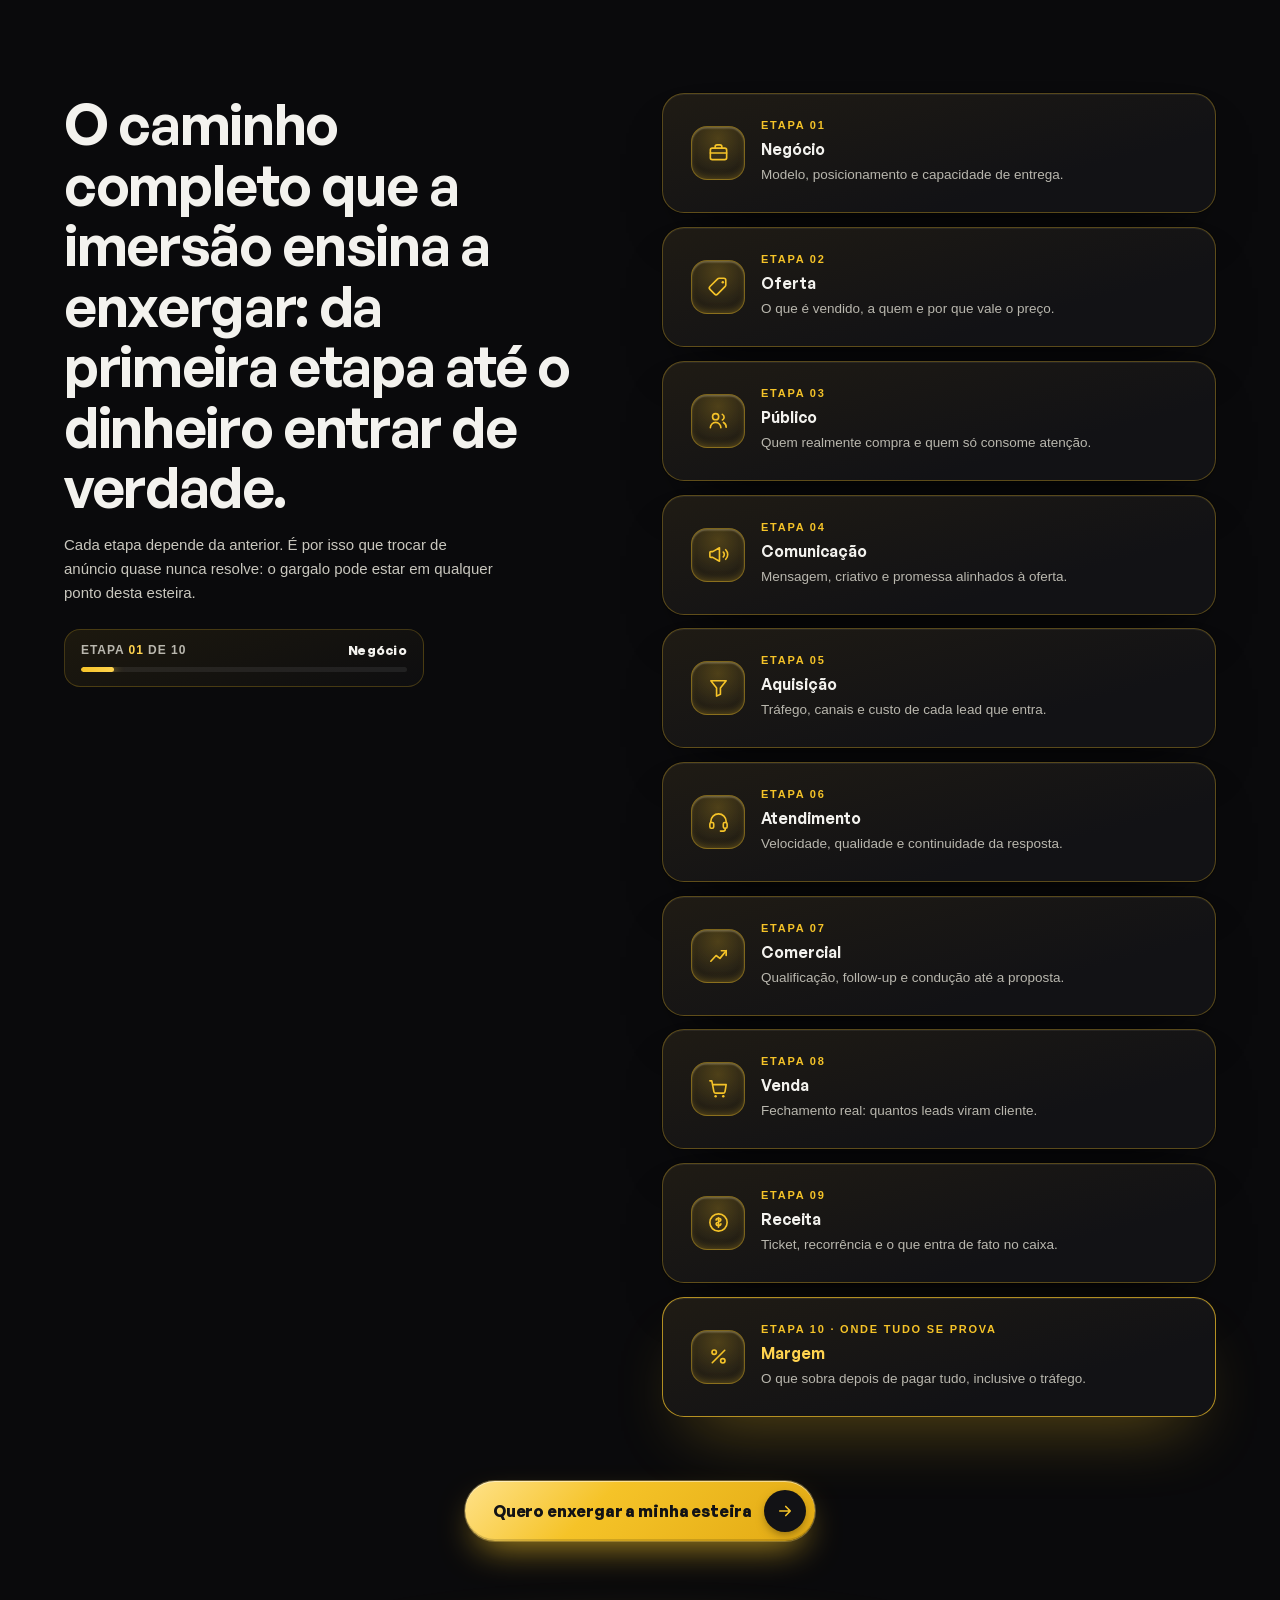
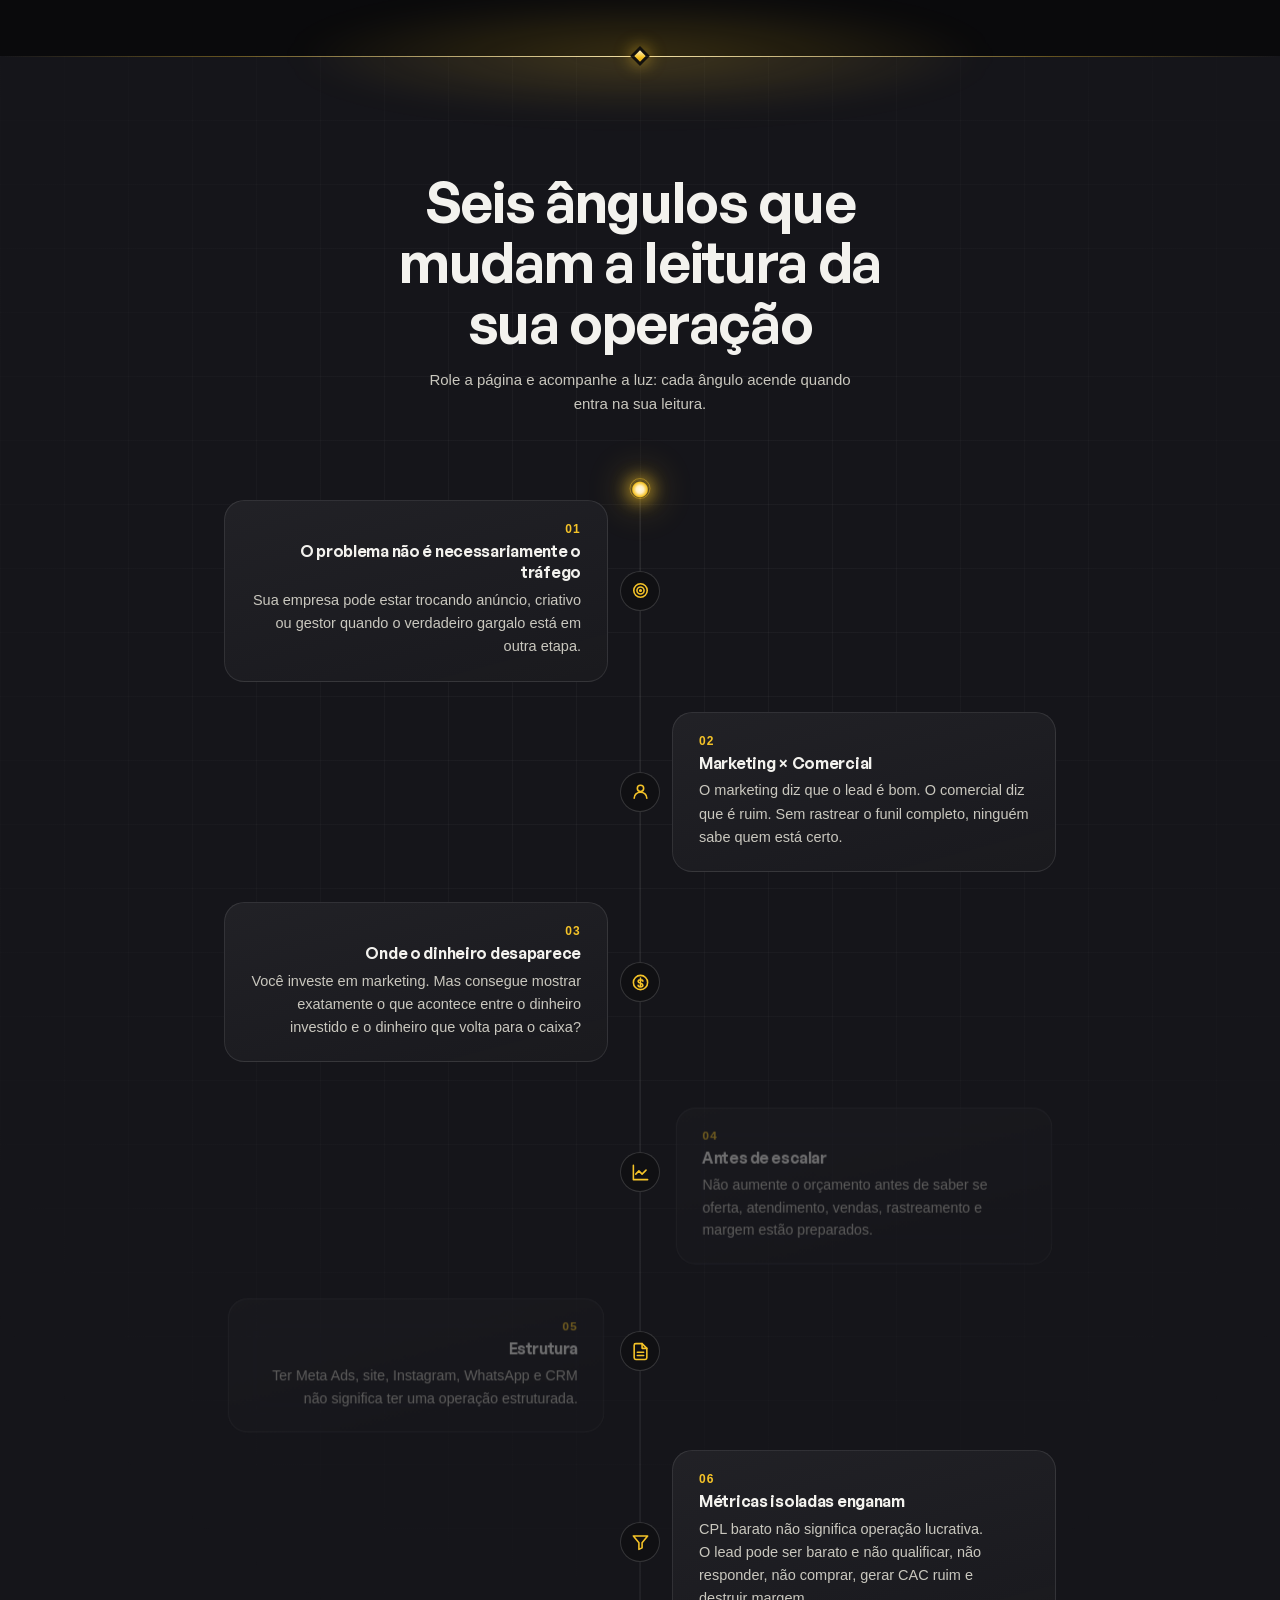
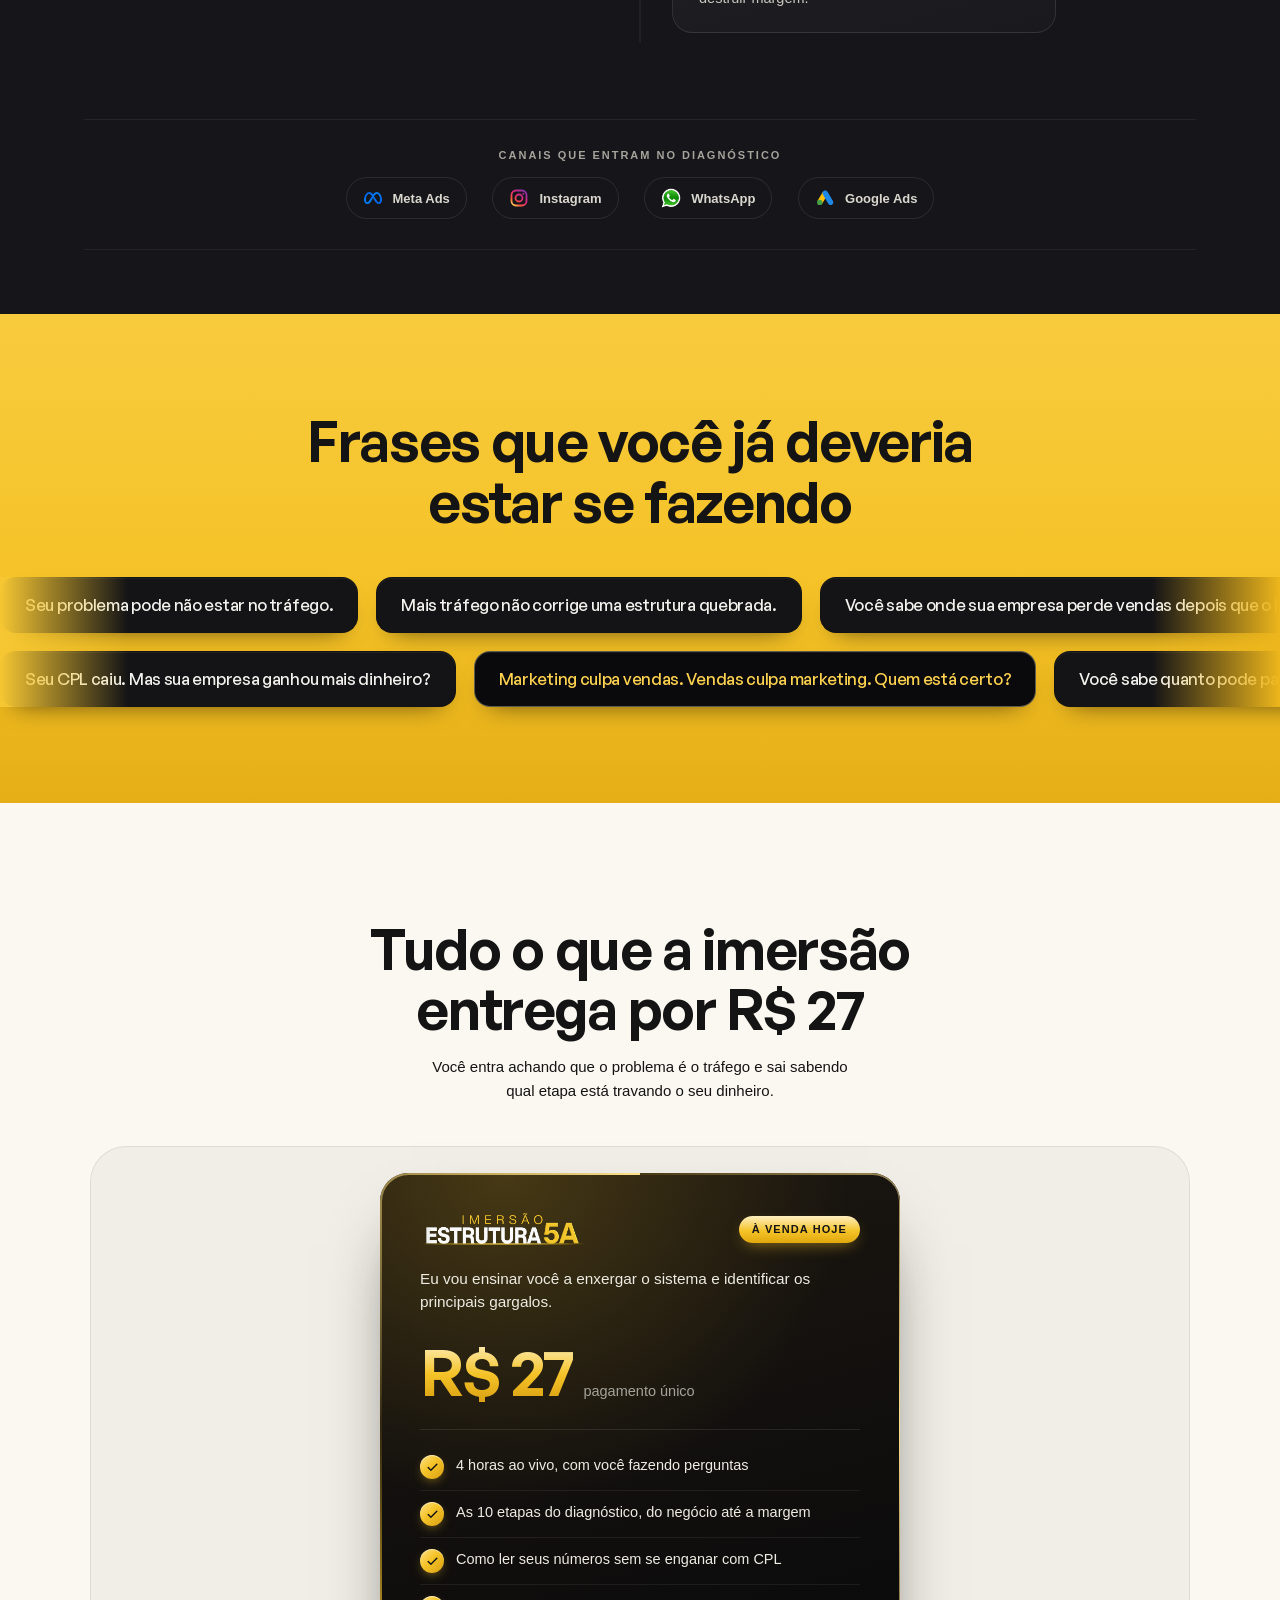
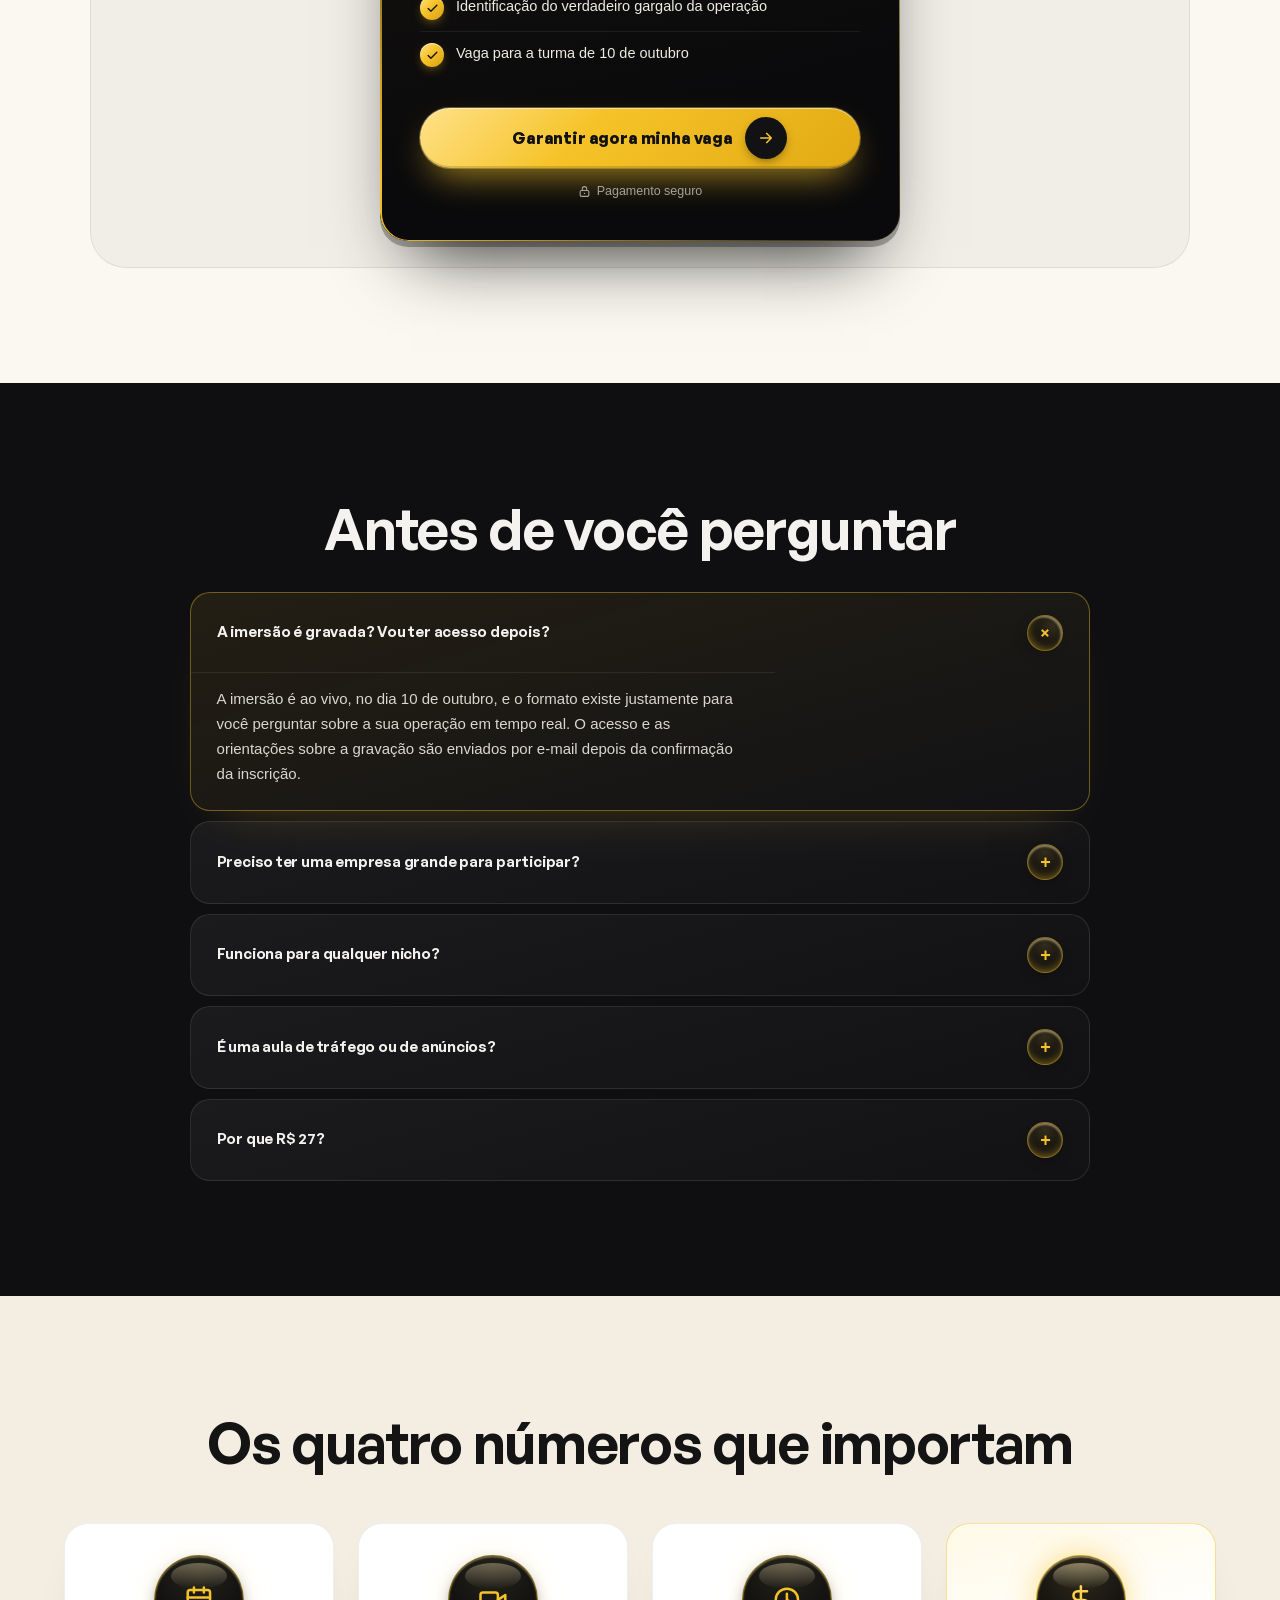
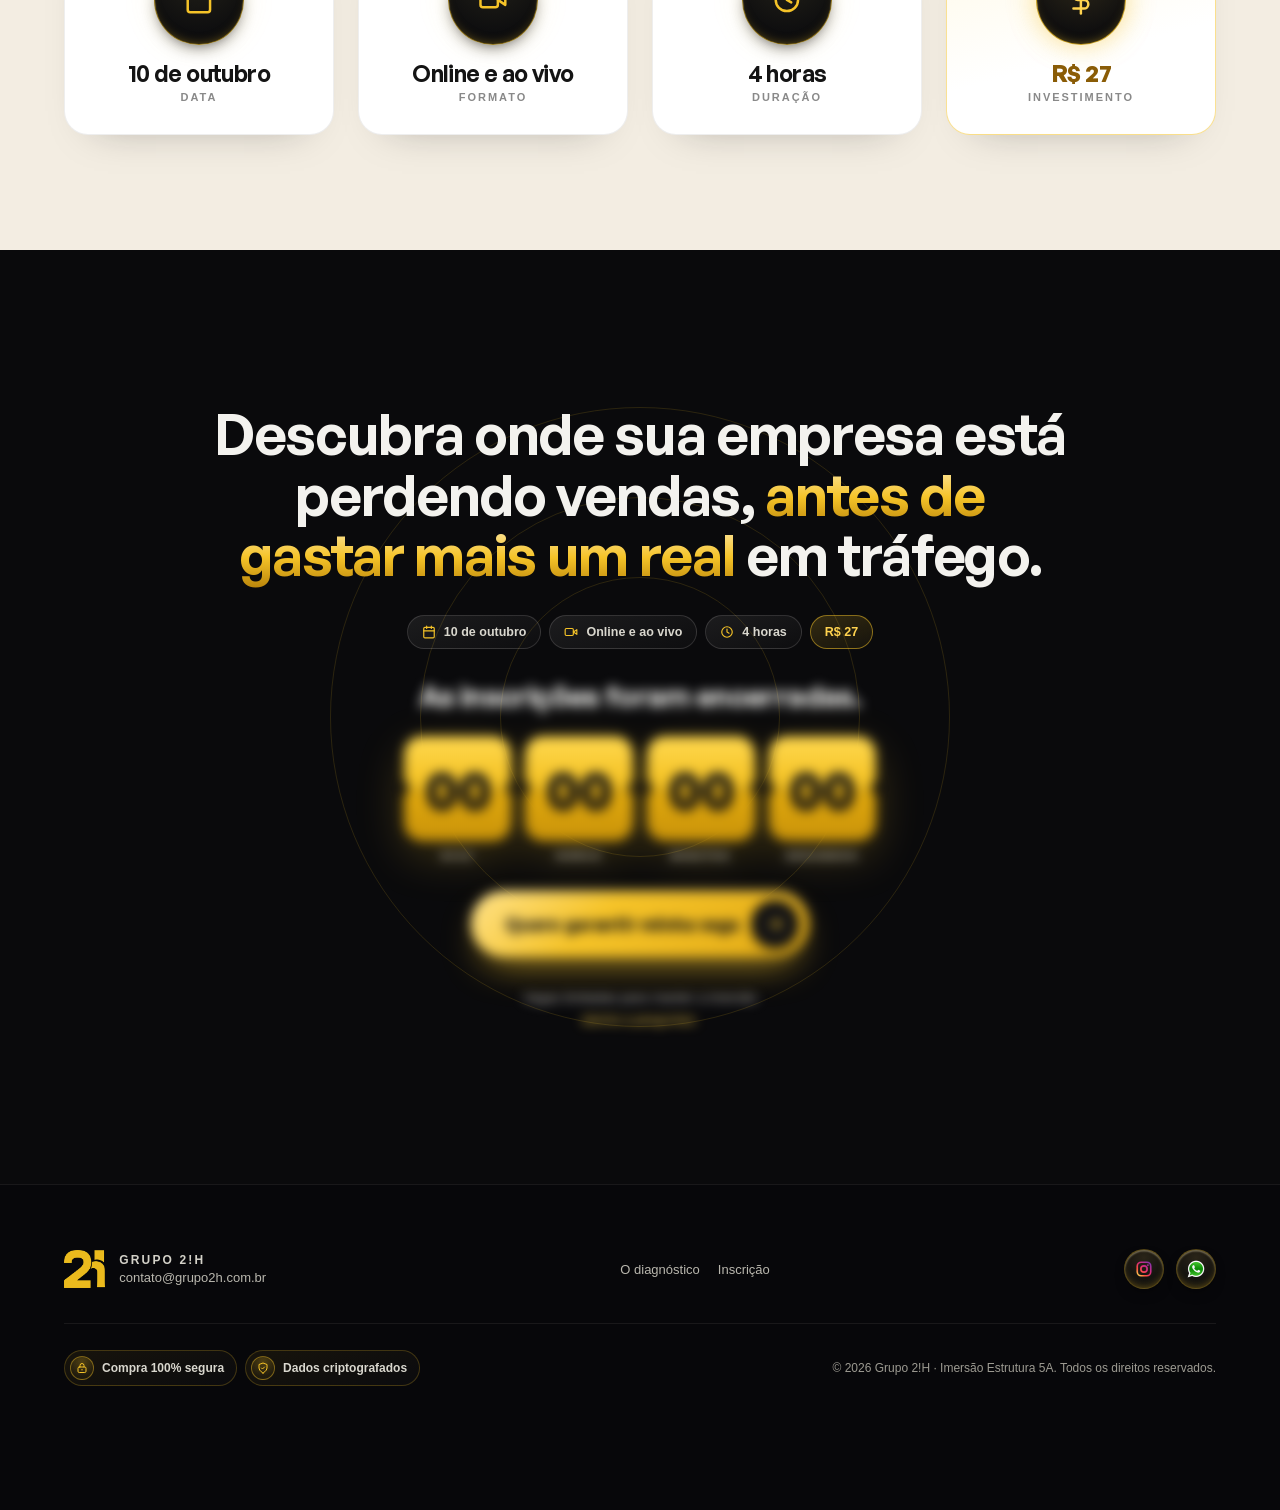
==== commit 92194b30: "Efeitos padrão 2!H: cards que flutuam e FAQ mais suave Cards sobem devagar ao passar o mouse; no cel" ====
--- a/index.html
+++ b/index.html
@@ -539,6 +539,44 @@
 /* cards sobre a grade: base sólida da cor da seção para a grade do fundo não aparecer através deles */
 .sec-dark .quote-v2,.sec-dark .hud-chip{background-color:#0F0F12}
 .sec-dark-2 .tl-card,.sec-dark-2 .channel-chip{background-color:#15151A}
+/* >>> PADRAO-EFEITOS */
+/* ===== EFEITOS PADRÃO 2!H (todas as páginas, inclusive a Imersão) =====
+   Cards que flutuam, FAQ lento e o ícone do FAQ com relevo (o da Imersão). Fica no fim do <style>. */
+
+/* ---- cards que flutuam ----
+   mouse: sobe devagar ao passar por cima; celular: o card que passa pelo meio da tela sobe de leve
+   (classe .is-focus, colocada pelo script) e afunda um pouco ao toque */
+.stack-card,.q,.ph,.step,.fit,.meet-item,.g-card,.num-card,.quote-v2,.tl-card,.rule,.blame,.leak{transition-property:translate,box-shadow,border-color,opacity,transform,background,filter,scale;transition-duration:1.1s,1.1s,.8s,.7s,.7s,.4s,.8s,.25s;transition-timing-function:cubic-bezier(.19,1,.22,1)}
+@media (hover:hover) and (pointer:fine) and (prefers-reduced-motion:no-preference){
+:is(.stack-card,.q,.step,.fit,.meet-item,.quote-v2,.tl-card,.rule,.blame,.leak):hover{translate:0 -8px;border-color:rgba(245,195,40,.5);box-shadow:0 40px 70px -34px rgba(0,0,0,.95),0 0 0 1px rgba(245,195,40,.18),inset 0 1px 0 rgba(255,255,255,.07);transition-delay:0s}
+:is(.ph,.g-card,.num-card):hover{translate:0 -8px;box-shadow:0 38px 60px -34px rgba(20,20,20,.45),0 0 0 1px rgba(184,131,10,.22),inset 0 1px 0 #fff;transition-delay:0s}
+}
+@media (hover:none) and (prefers-reduced-motion:no-preference){
+:is(.stack-card,.q,.step,.fit,.meet-item,.quote-v2,.tl-card,.rule,.blame,.leak).is-focus{translate:0 -4px;border-color:rgba(245,195,40,.45);box-shadow:0 30px 50px -28px rgba(0,0,0,.95),0 0 0 1px rgba(245,195,40,.14);transition-delay:0s}
+:is(.ph,.g-card,.num-card).is-focus{translate:0 -4px;box-shadow:0 30px 48px -28px rgba(20,20,20,.42),0 0 0 1px rgba(184,131,10,.2);transition-delay:0s}
+:is(.stack-card,.q,.ph,.step,.fit,.meet-item,.g-card,.num-card,.rule):active{scale:.985}
+}
+
+/* painéis grandes (diagramas) sobem menos */
+:is(.leak,.blame,.quote-v2){transition-duration:1.8s,1.8s,1.2s,.7s,.7s,.4s,.8s,.25s;transition-timing-function:cubic-bezier(.45,.05,.25,1)}
+@media (prefers-reduced-motion:no-preference){:is(.leak,.blame,.quote-v2):hover,:is(.leak,.blame,.quote-v2).is-focus{translate:0 -3px;box-shadow:0 30px 56px -34px rgba(0,0,0,.85),0 0 0 1px rgba(245,195,40,.1)}}
+
+/* ---- FAQ: abre e fecha devagar, na altura exata da resposta (sem o salto do max-height) ---- */
+.faq-a{display:grid;grid-template-rows:0fr;max-height:none!important;opacity:0;transition:grid-template-rows .5s cubic-bezier(.65,0,.35,1),opacity .35s ease}
+.faq-a>*{min-height:0;overflow:hidden;margin-top:0!important;padding-top:0!important;padding-bottom:0!important;translate:0 -6px;opacity:0;transition:padding .5s cubic-bezier(.65,0,.35,1),translate .4s cubic-bezier(.22,1,.36,1),opacity .3s ease}
+.faq-item.open .faq-a{grid-template-rows:1fr;opacity:1;transition:grid-template-rows .6s cubic-bezier(.65,0,.35,1),opacity .4s ease}
+.faq-item.open .faq-a>*{padding-top:14px!important;padding-bottom:clamp(18px,2vw,24px)!important;translate:0 0;opacity:1;transition:padding .6s cubic-bezier(.65,0,.35,1),translate .55s cubic-bezier(.22,1,.36,1) .15s,opacity .45s ease .15s}
+.faq-plus{transition:transform .55s cubic-bezier(.65,0,.35,1),background .4s,border-color .4s!important}
+.faq-item{transition:border-color .55s ease,background .55s ease,box-shadow .55s ease}
+@media (prefers-reduced-motion:reduce){.faq-a,.faq-a>*,.faq-item.open .faq-a,.faq-item.open .faq-a>*,.faq-plus{transition:none!important}}
+
+/* ícone do FAQ com relevo dourado, igual ao da Imersão */
+.faq-plus{box-shadow:inset 0 2px 2px rgba(255,239,192,.45),inset 0 -5px 10px -4px rgba(245,195,40,.5),0 6px 14px -5px rgba(0,0,0,.35)}
+.faq-item.open{box-shadow:0 24px 48px -32px rgba(245,195,40,.3)}
+
+/* o card de números já tinha uma subida própria: fica só a padrão, para não somar */
+@media (hover:hover){.num-card:hover{transform:none}}
+/* <<< PADRAO-EFEITOS */
 </style>
 </head>
 <body>
@@ -1789,5 +1827,14 @@
 
 new Component().mount();
 </script>
+<script>/* >>> PADRAO-EFEITOS-JS */
+/* cards que flutuam no celular: o card que cruza o meio da tela ganha .is-focus */
+(function cardFocus() {
+  if (!matchMedia("(hover:none)").matches || matchMedia("(prefers-reduced-motion:reduce)").matches) return;
+  const cards = document.querySelectorAll(".stack-card,.q,.ph,.step,.fit,.meet-item,.g-card,.num-card,.quote-v2,.tl-card,.rule,.blame,.leak");
+  const io = new IntersectionObserver(es => es.forEach(e => e.target.classList.toggle("is-focus", e.isIntersecting)), { rootMargin: "-38% 0px -38% 0px" });
+  cards.forEach(c => io.observe(c));
+})();
+</script>
 </body>
 </html>
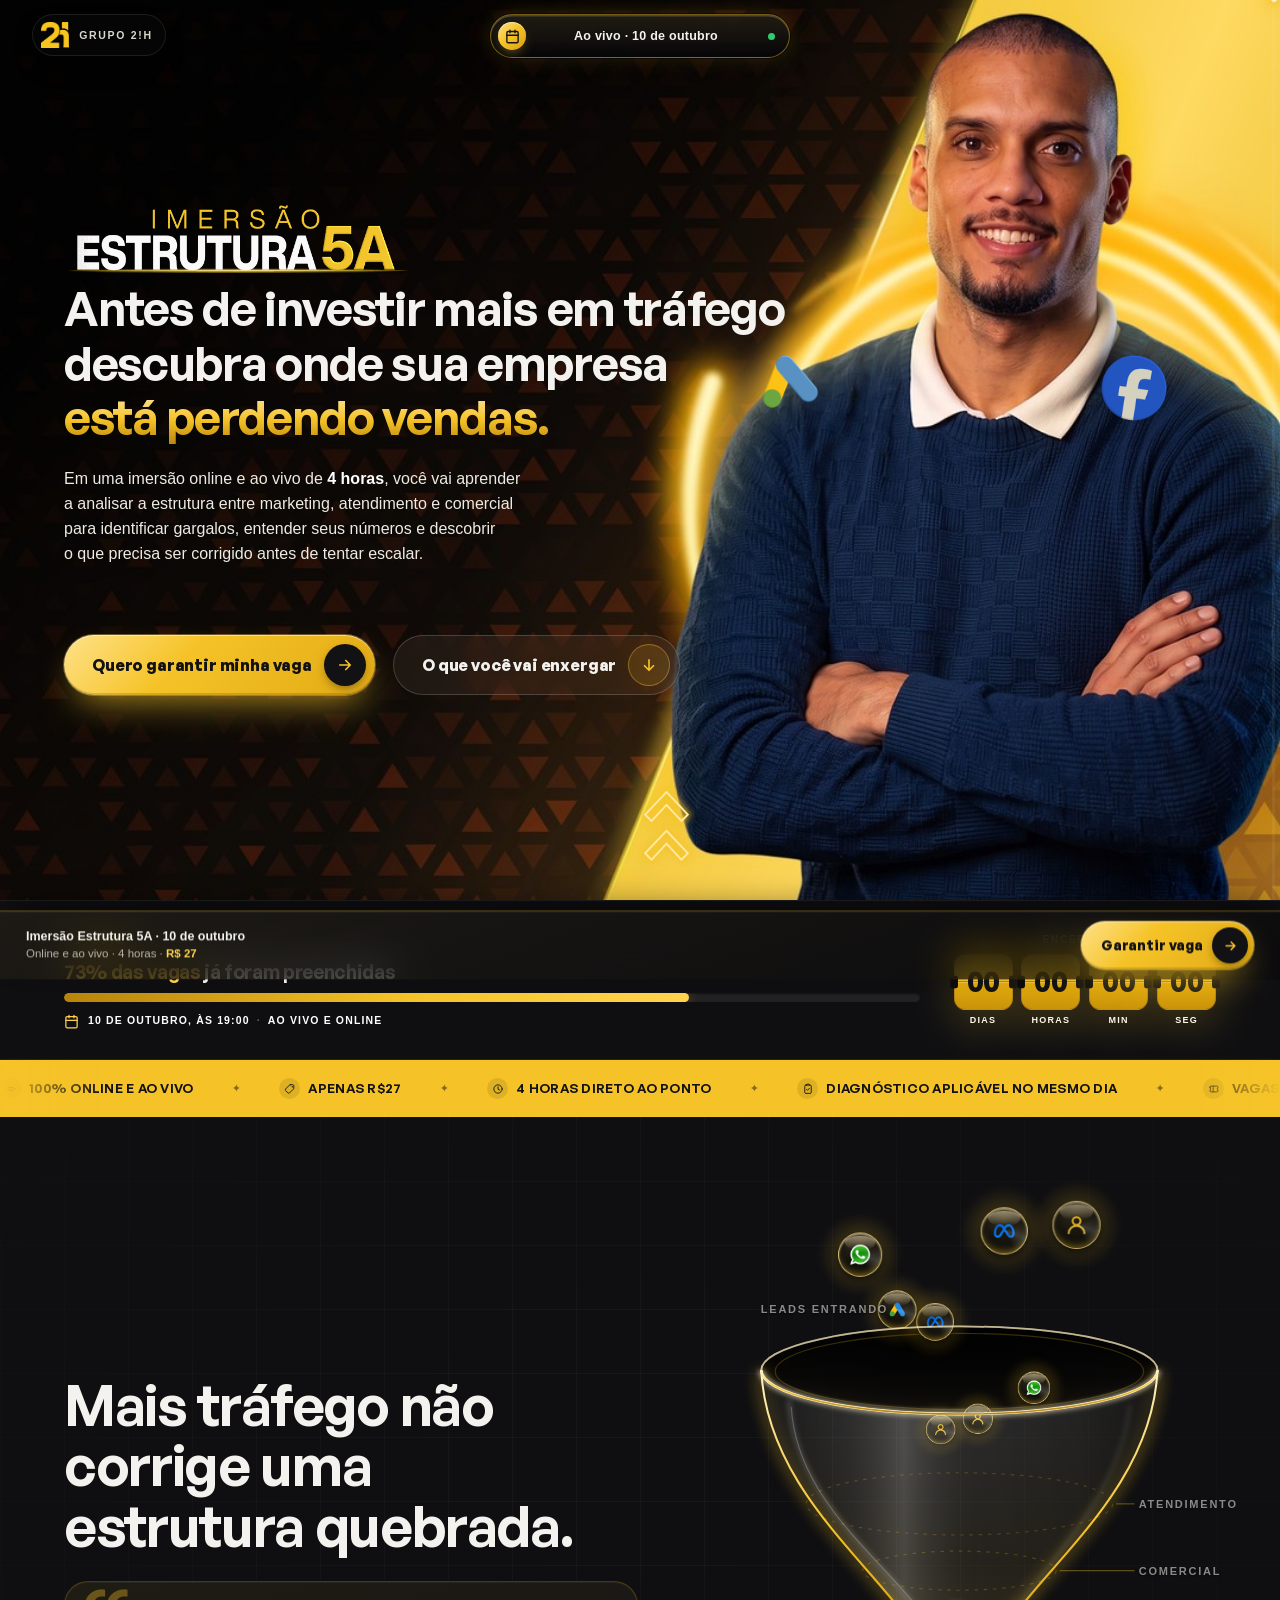
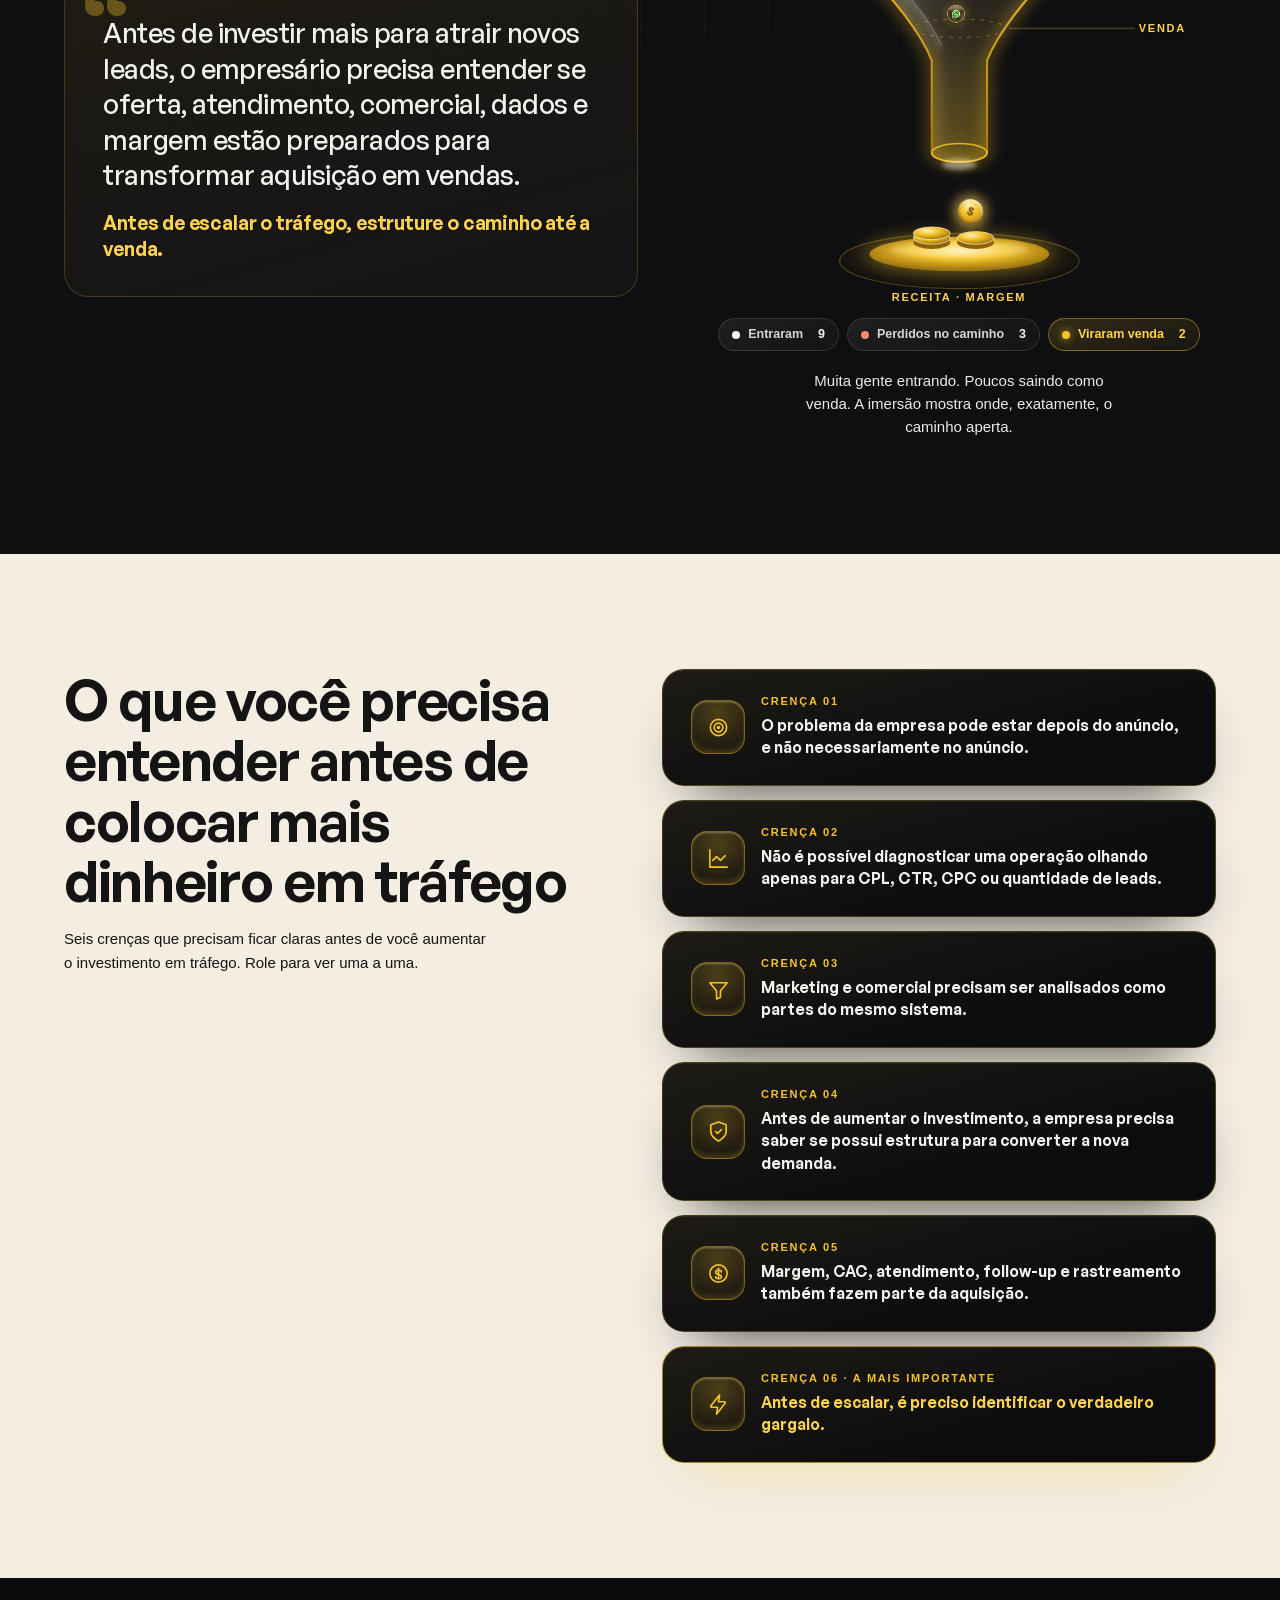
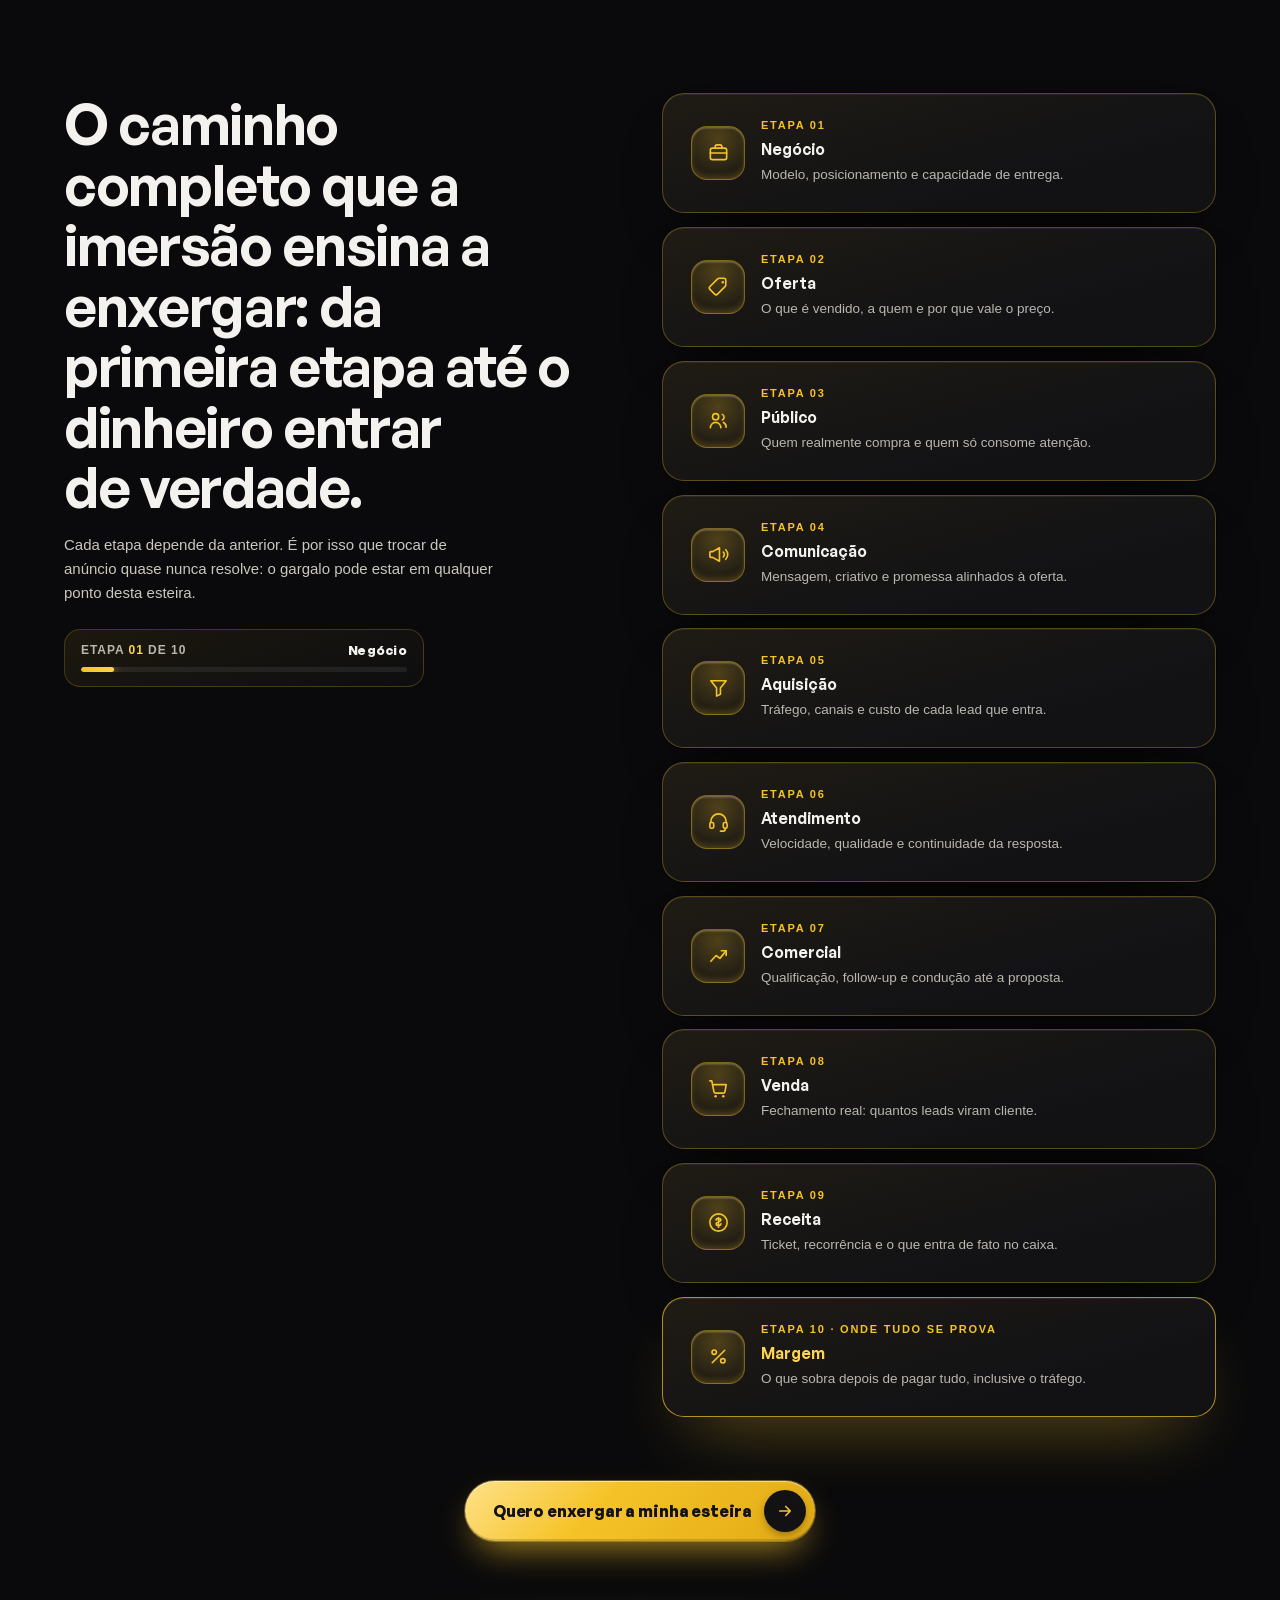
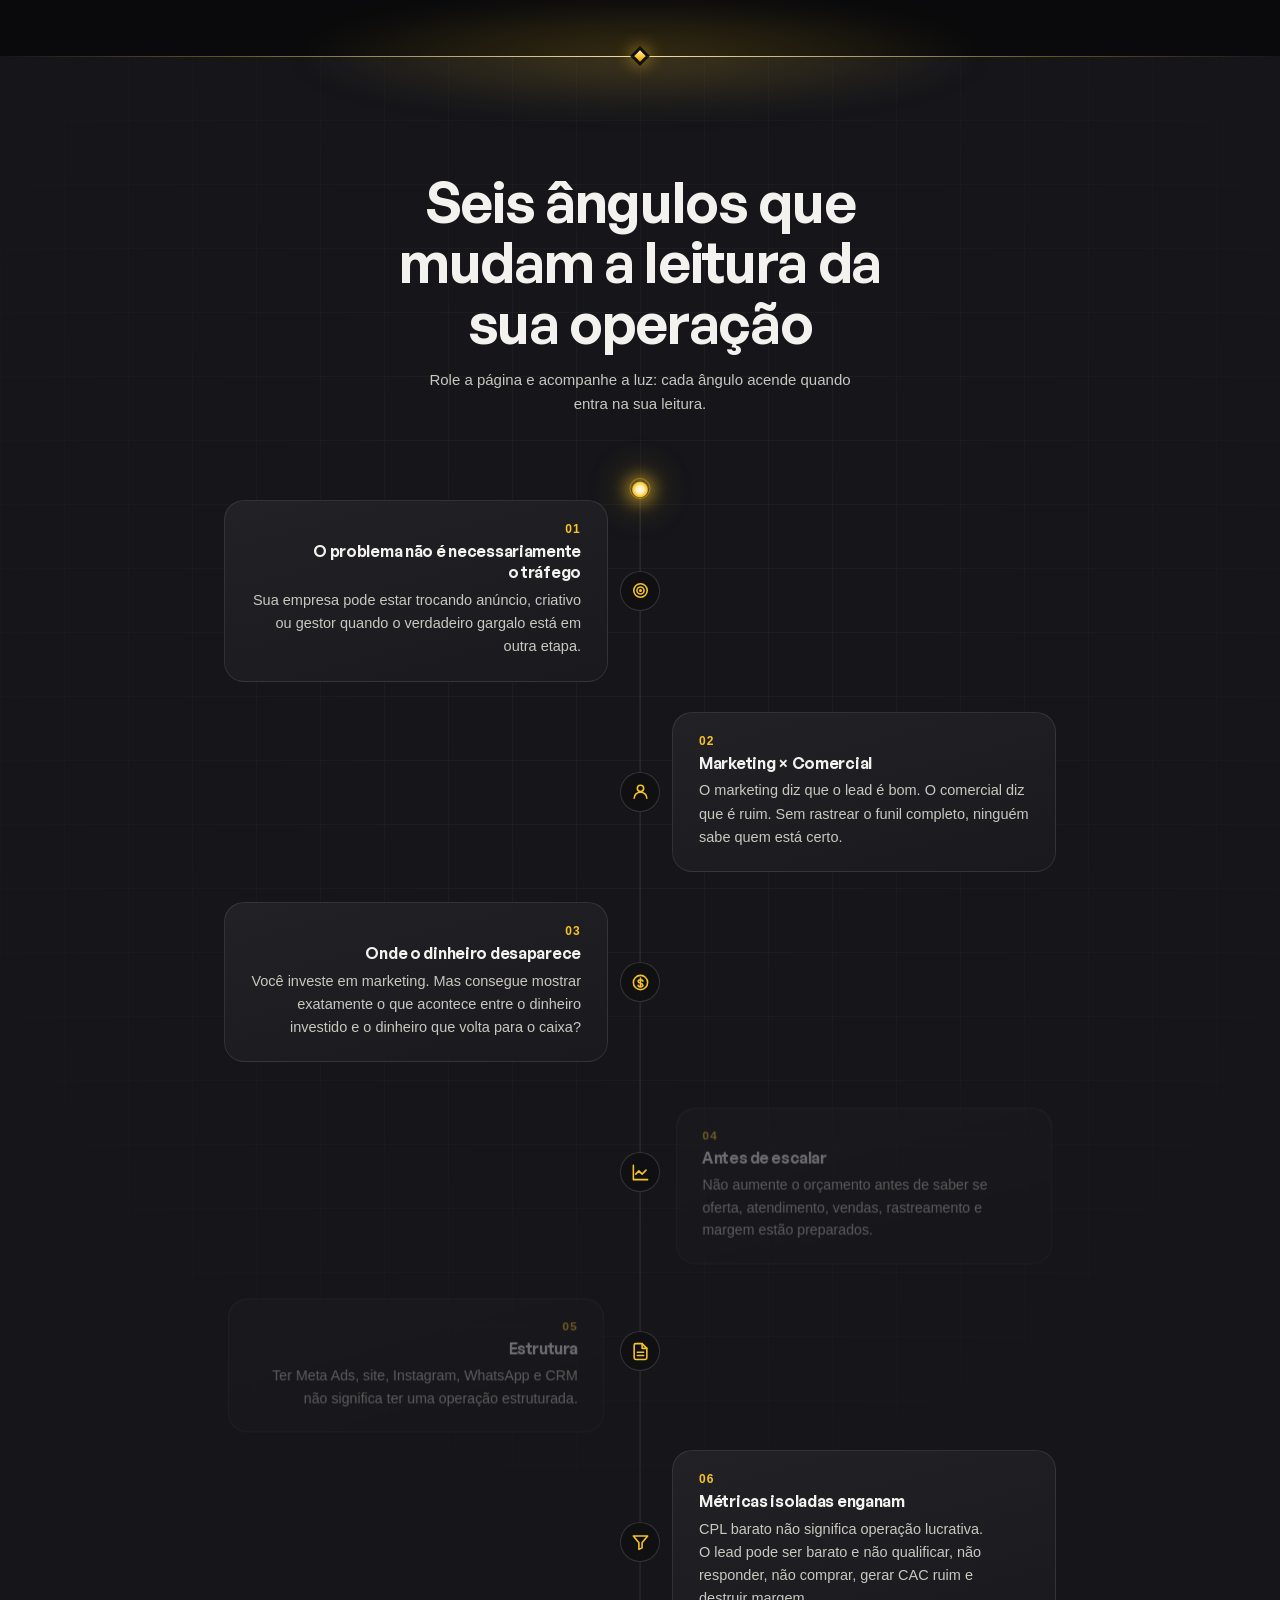
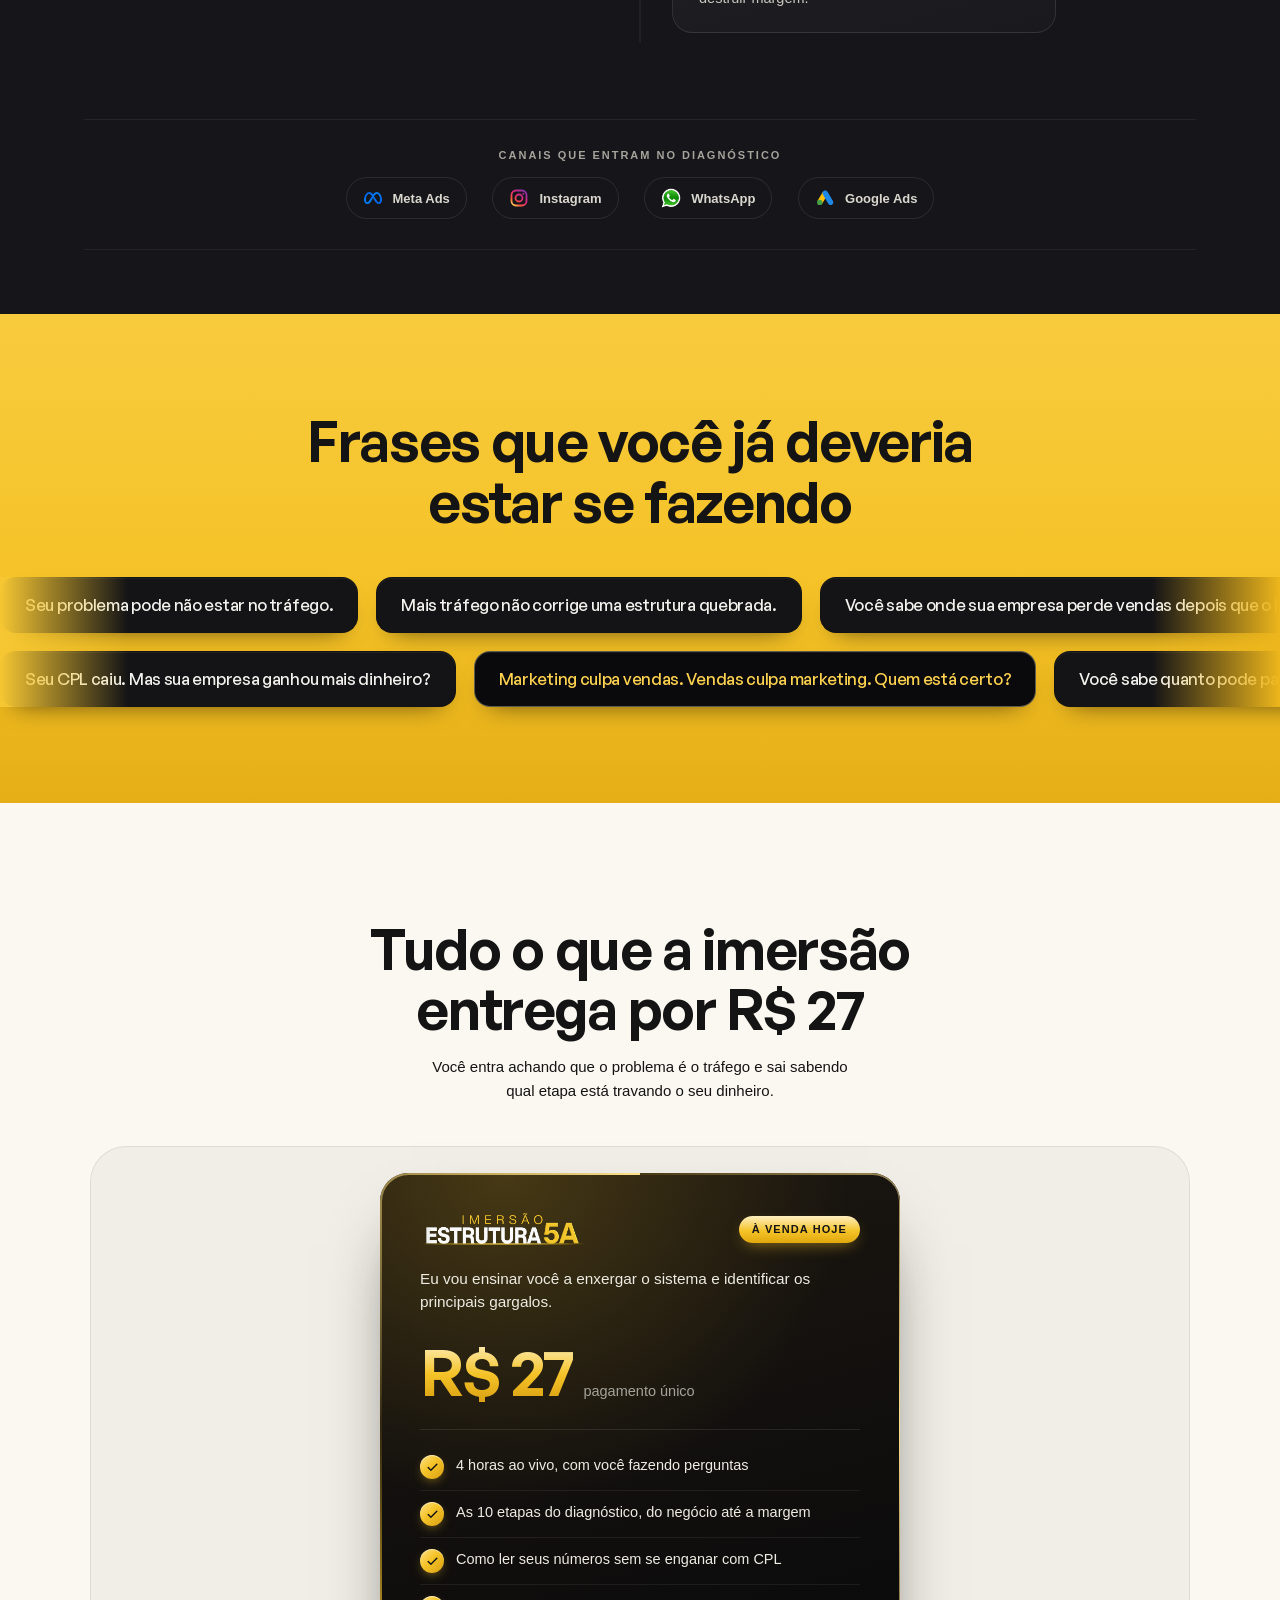
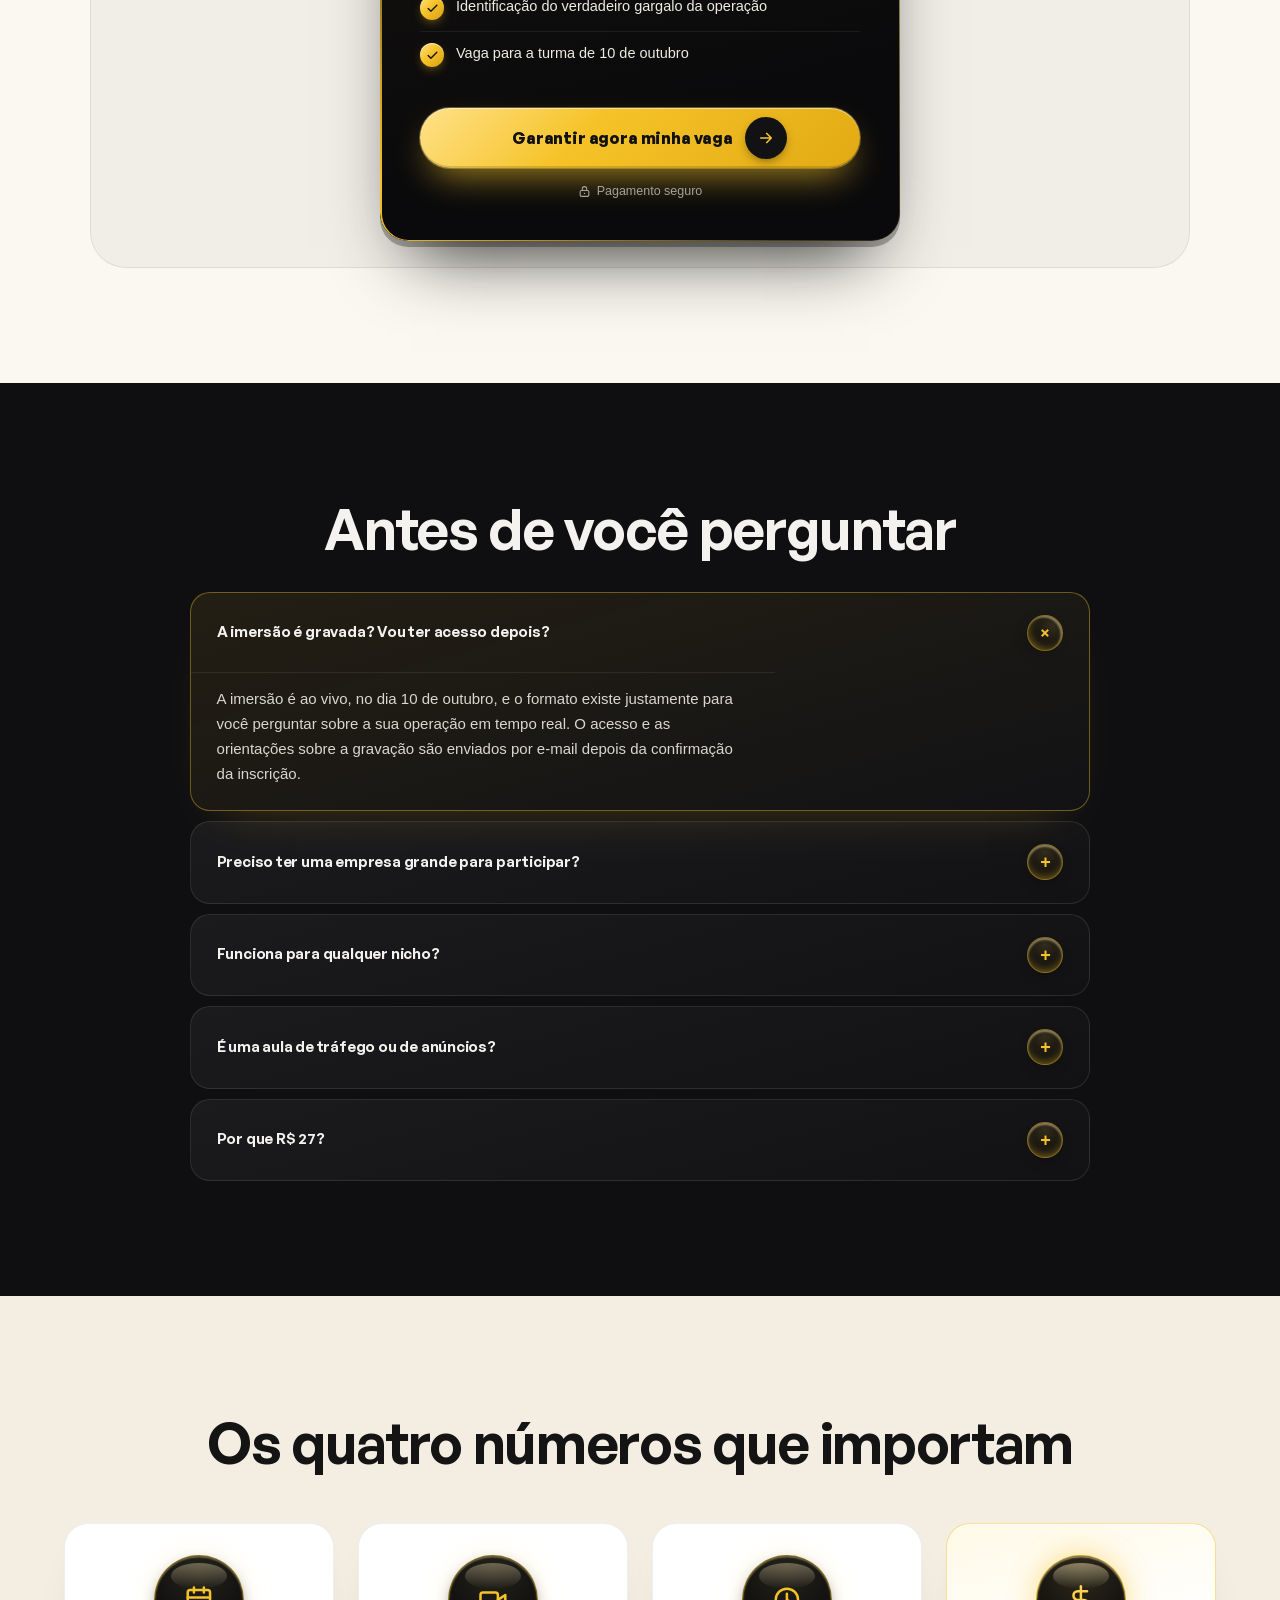
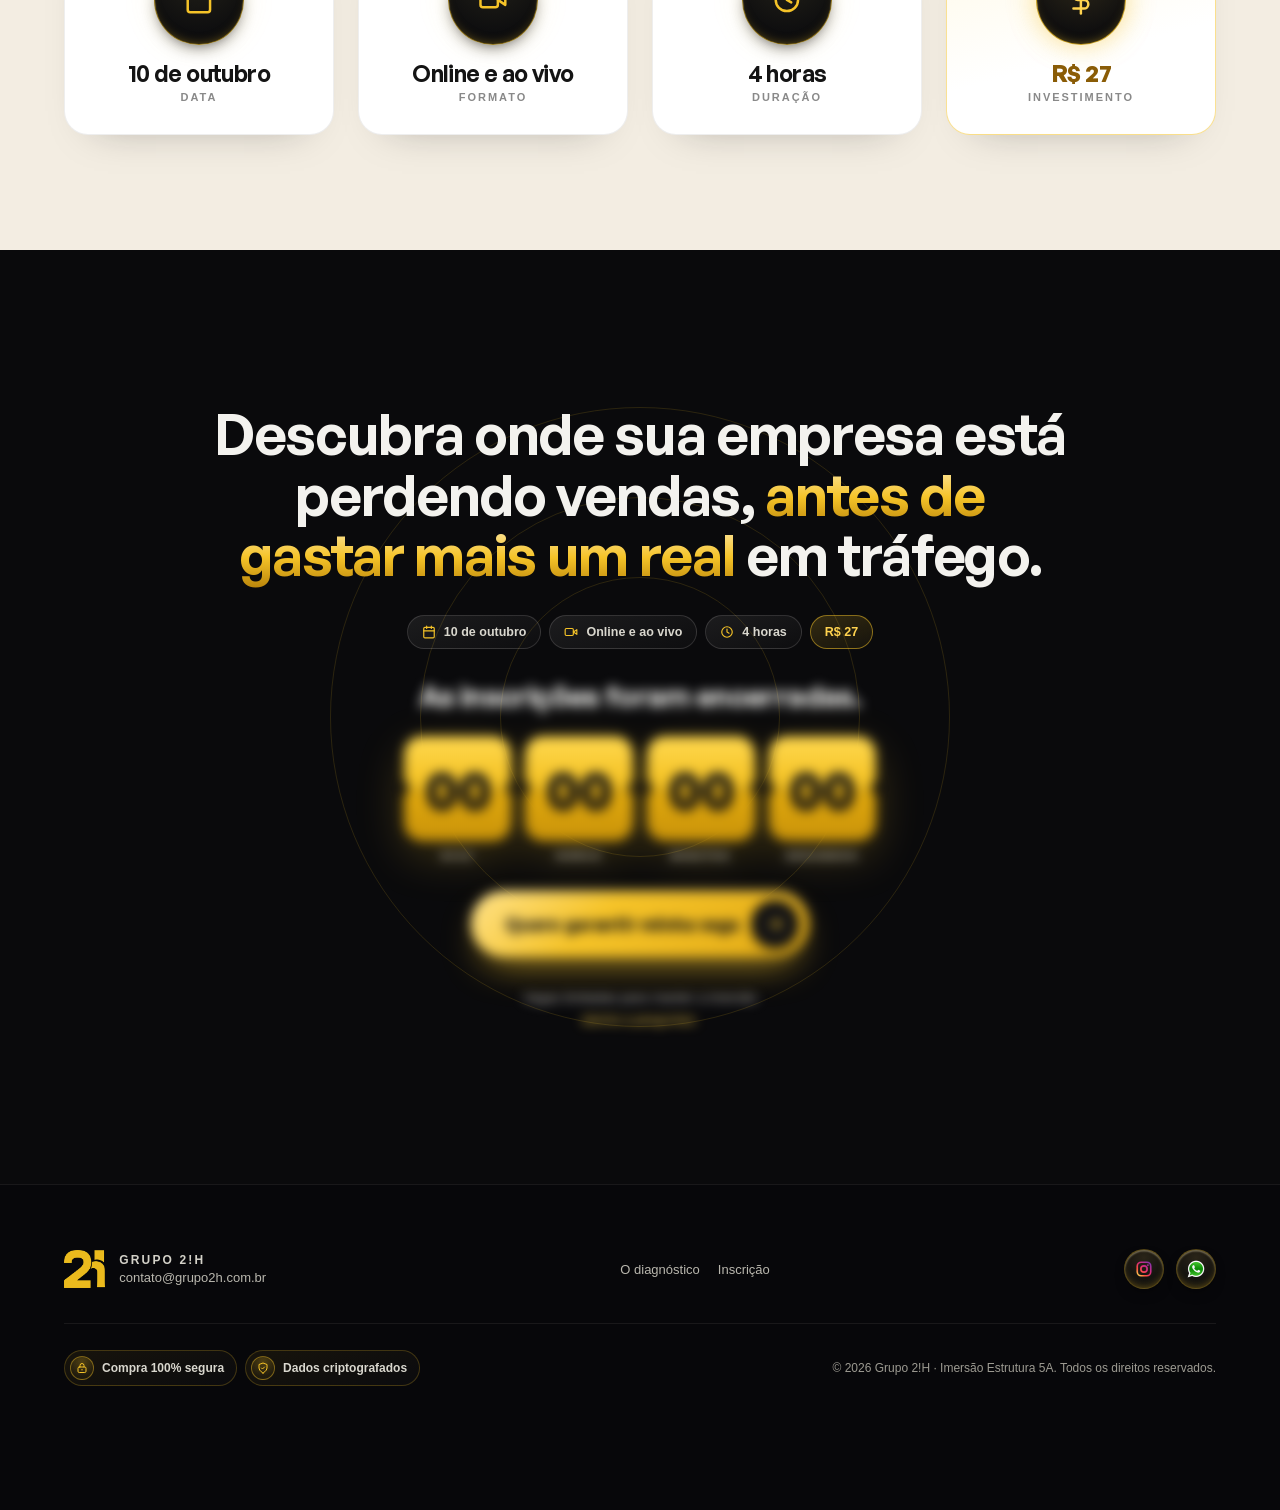
==== commit 330d9dc2: "Celulares pequenos: botoes, titulos e capsula do topo - Botoes com texto curto ate 400px (nao estour" ====
--- a/index.html
+++ b/index.html
@@ -539,6 +539,13 @@
 /* cards sobre a grade: base sólida da cor da seção para a grade do fundo não aparecer através deles */
 .sec-dark .quote-v2,.sec-dark .hud-chip{background-color:#0F0F12}
 .sec-dark-2 .tl-card,.sec-dark-2 .channel-chip{background-color:#15151A}
+/* ---- telas pequenas (correções de 05/10) ---- */
+.lbl-short{display:none}
+@media (max-width:400px){.lbl-full{display:none}.lbl-short{display:inline}}
+@media (max-width:640px){.top-logo{min-height:44px;min-width:44px;justify-content:center;box-sizing:border-box}}
+@media (max-width:380px){.hero-capsule{width:min(220px,calc(100vw - 124px))!important}.cap-txt{font-size:11.5px;letter-spacing:0}}
+@media (max-width:340px){.cap-txt{font-size:10.6px;letter-spacing:-.01em}.top-logo{left:10px!important}}
+@media (max-width:360px){.offer-frame{padding:6px!important}.offer-card{padding:22px 16px!important}.offer-card .btn-v2{padding-left:16px!important;gap:8px!important;font-size:14px!important}.offer-card .btn-v2 .lbl-short{white-space:nowrap}}
 /* >>> PADRAO-EFEITOS */
 /* ===== EFEITOS PADRÃO 2!H (todas as páginas, inclusive a Imersão) =====
    Cards que flutuam, FAQ lento e o ícone do FAQ com relevo (o da Imersão). Fica no fim do <style>. */
@@ -610,10 +617,10 @@
 
 <div data-mobile-center class="hero-text-col" style="flex:1 1 330px;min-width:min(100%,320px);display:flex;flex-direction:column;align-items:flex-start;gap:clamp(14px,1.7vw,22px)">
 <img data-reveal class="hero-logo" src="assets/logo-imersao-5a.png" alt="Imersão Estrutura 5A" width="619" height="121" decoding="async">
-<h1 data-reveal class="hero-h1" style="font:600 clamp(32px,3.7vw,50px)/1.16 'General Sans',Inter,system-ui;letter-spacing:-.028em;color:#F3F2EE;text-wrap:pretty">Antes de investir mais em tráfego<br class="hero-br"> descubra onde sua empresa<br class="hero-br"> <span class="hero-emph" style="position:relative;white-space:nowrap"><span style="position:relative;z-index:1;background:linear-gradient(180deg,#FFEFC0,#F5C328 55%,#B8830A);-webkit-background-clip:text;background-clip:text;-webkit-text-fill-color:transparent">está perdendo vendas.</span></span></h1>
+<h1 data-reveal class="hero-h1" style="font:600 clamp(32px,3.7vw,50px)/1.16 'General Sans',Inter,system-ui;letter-spacing:-.028em;color:#F3F2EE;text-wrap:pretty">Antes de investir mais em tráfego<br class="hero-br"> descubra onde sua empresa<br class="hero-br"> <span class="hero-emph" style="position:relative;white-space:nowrap"><span style="position:relative;z-index:1;background:linear-gradient(180deg,#FFEFC0,#F5C328 55%,#B8830A);-webkit-background-clip:text;background-clip:text;-webkit-text-fill-color:transparent">está perdendo&nbsp;vendas.</span></span></h1>
 <p data-reveal class="hero-sub" style="font:500 clamp(14.5px,1.25vw,19px)/1.55 Inter,sans-serif;color:#EDEBE2;text-wrap:pretty">Em uma imersão online e ao vivo de <strong style="color:#FFFFFF;font-weight:700">4 horas</strong>, você vai aprender<br class="hero-br"> a analisar a estrutura entre marketing, atendimento e comercial<br class="hero-br"> para identificar gargalos, entender seus números e descobrir<br class="hero-br"> o que precisa ser corrigido antes de tentar escalar.</p>
 <div data-reveal data-mobile-row-center class="hero-cta-row" style="display:flex;flex-wrap:wrap;align-items:center;gap:clamp(12px,1.6vw,18px);margin-top:clamp(2px,.6vw,8px);width:100%">
-<a href="#inscricao" data-cta="hero" class="btn-v2 btn-gold btn-pulse btn-block-m">Quero garantir minha vaga <span class="btn-ic"><svg viewBox="0 0 24 24" fill="none" stroke="currentColor" stroke-width="2.2" stroke-linecap="round" stroke-linejoin="round"><path d="M5 12h14M13 6l6 6-6 6"></path></svg></span></a>
+<a href="#inscricao" data-cta="hero" class="btn-v2 btn-gold btn-pulse btn-block-m"><span class="lbl-full">Quero garantir minha vaga</span><span class="lbl-short">Garantir minha vaga</span> <span class="btn-ic"><svg viewBox="0 0 24 24" fill="none" stroke="currentColor" stroke-width="2.2" stroke-linecap="round" stroke-linejoin="round"><path d="M5 12h14M13 6l6 6-6 6"></path></svg></span></a>
 <a href="#diagnostico" class="btn-v2 btn-glass btn-block-m">O que você vai enxergar <span class="btn-ic"><svg viewBox="0 0 24 24" fill="none" stroke="currentColor" stroke-width="2.2" stroke-linecap="round" stroke-linejoin="round"><path d="M12 5v13M6 13l6 6 6-6"></path></svg></span></a>
 </div>
 </div>
@@ -661,7 +668,7 @@
 <div class="wrap" style="display:flex;flex-wrap:wrap;align-items:center;gap:clamp(32px,5vw,80px)">
 <div data-mobile-center style="flex:1 1 380px;min-width:min(100%,320px);display:flex;flex-direction:column;gap:clamp(18px,2vw,26px)">
 <div data-reveal class="sec-head">
-<h2 class="sec-h2" style="color:#F3F2EE;max-width:18ch">Mais tráfego não corrige uma estrutura quebrada.</h2>
+<h2 class="sec-h2" style="color:#F3F2EE;max-width:18ch">Mais tráfego não corrige uma estrutura&nbsp;quebrada.</h2>
 </div>
 <div data-reveal class="quote-v2">
 <blockquote>Antes de investir mais para atrair novos leads, o empresário precisa entender se oferta, atendimento, comercial, dados e margem estão preparados para transformar aquisição em vendas.</blockquote>
@@ -812,7 +819,7 @@
 <div class="stack-outer wrap">
 <div data-reveal style="flex:1 1 340px;min-width:min(100%,300px)">
 <div class="stack-left-inner sec-head" data-mobile-center>
-<h2 class="sec-h2 stack-title" style="color:#F3F2EE;max-width:15ch">O caminho completo que a imersão ensina a enxergar: da primeira etapa até o dinheiro entrar de verdade.</h2>
+<h2 class="sec-h2 stack-title" style="color:#F3F2EE;max-width:15ch">O caminho completo que a imersão ensina a enxergar: da primeira etapa até o dinheiro entrar de&nbsp;verdade.</h2>
 <p class="sec-sub">Cada etapa depende da anterior. É por isso que trocar de anúncio quase nunca resolve: o gargalo pode estar em qualquer ponto desta esteira.</p>
 <div class="stack-progress" data-stack-progress>
 <div class="stack-progress-top"><span>Etapa <b data-stack-cur>01</b> de 10</span><span data-stack-name>Negócio</span></div>
@@ -864,7 +871,7 @@
 </div>
 </div>
 <div class="wrap" data-reveal data-mobile-row-center style="display:flex;flex-wrap:wrap;align-items:center;justify-content:center;gap:14px;margin-top:clamp(36px,5vw,64px)">
-<a href="#inscricao" data-cta="esteira" class="btn-v2 btn-gold btn-block-m">Quero enxergar a minha esteira <span class="btn-ic"><svg viewBox="0 0 24 24" fill="none" stroke="currentColor" stroke-width="2.2" stroke-linecap="round" stroke-linejoin="round"><path d="M5 12h14M13 6l6 6-6 6"></path></svg></span></a>
+<a href="#inscricao" data-cta="esteira" class="btn-v2 btn-gold btn-block-m"><span class="lbl-full">Quero enxergar a minha esteira</span><span class="lbl-short">Enxergar minha esteira</span> <span class="btn-ic"><svg viewBox="0 0 24 24" fill="none" stroke="currentColor" stroke-width="2.2" stroke-linecap="round" stroke-linejoin="round"><path d="M5 12h14M13 6l6 6-6 6"></path></svg></span></a>
 </div>
 </section>
 
@@ -872,19 +879,19 @@
 <div class="sec-divider" aria-hidden="true"><i></i></div>
 <div class="wrap" style="padding:0 clamp(18px,5vw,72px);display:flex;flex-direction:column;gap:clamp(24px,3vw,40px)">
 <div data-reveal class="sec-head center" style="max-width:56ch">
-<h2 class="sec-h2" style="color:#F3F2EE">Seis ângulos que mudam a leitura da sua operação</h2>
+<h2 class="sec-h2" style="color:#F3F2EE">Seis ângulos que mudam a leitura da sua&nbsp;operação</h2>
 <p class="sec-sub" style="text-align:center">Role a página e acompanhe a luz: cada ângulo acende quando entra na sua leitura.</p>
 </div>
 </div>
 <div class="timeline" data-timeline style="position:relative;max-width:960px;margin:clamp(24px,3.6vw,44px) auto 0;padding:10px clamp(18px,5vw,72px)">
 <div class="tl-rail"><div class="tl-fill" data-tl-fill></div></div>
 <div>
-<div class="tl-step" data-step><div class="tl-card"><span class="tl-num">01</span><h3 style="font:600 clamp(16px,1.25vw,19px)/1.3 'General Sans',Inter,system-ui;letter-spacing:-.018em;color:#F3F2EE;margin-bottom:6px">O problema não é necessariamente o tráfego</h3><p style="font:500 14.5px/1.6 Inter,sans-serif;color:#F3F2EE;text-wrap:pretty">Sua empresa pode estar trocando anúncio, criativo ou gestor quando o verdadeiro gargalo está em outra etapa.</p></div><div class="tl-node"><svg viewBox="0 0 24 24" width="17" height="17" fill="none" stroke="#F5C328" stroke-width="2" stroke-linecap="round" stroke-linejoin="round"><circle cx="12" cy="12" r="8.5"></circle><circle cx="12" cy="12" r="4.5"></circle><circle cx="12" cy="12" r="1"></circle></svg></div></div>
+<div class="tl-step" data-step><div class="tl-card"><span class="tl-num">01</span><h3 style="font:600 clamp(16px,1.25vw,19px)/1.3 'General Sans',Inter,system-ui;letter-spacing:-.018em;color:#F3F2EE;margin-bottom:6px">O problema não é necessariamente o&nbsp;tráfego</h3><p style="font:500 14.5px/1.6 Inter,sans-serif;color:#F3F2EE;text-wrap:pretty">Sua empresa pode estar trocando anúncio, criativo ou gestor quando o verdadeiro gargalo está em outra etapa.</p></div><div class="tl-node"><svg viewBox="0 0 24 24" width="17" height="17" fill="none" stroke="#F5C328" stroke-width="2" stroke-linecap="round" stroke-linejoin="round"><circle cx="12" cy="12" r="8.5"></circle><circle cx="12" cy="12" r="4.5"></circle><circle cx="12" cy="12" r="1"></circle></svg></div></div>
 <div class="tl-step" data-step><div class="tl-card"><span class="tl-num">02</span><h3 style="font:600 clamp(16px,1.25vw,19px)/1.3 'General Sans',Inter,system-ui;letter-spacing:-.018em;color:#F3F2EE;margin-bottom:6px">Marketing × Comercial</h3><p style="font:500 14.5px/1.6 Inter,sans-serif;color:#F3F2EE;text-wrap:pretty">O marketing diz que o lead é bom. O comercial diz que é ruim. Sem rastrear o funil completo, ninguém sabe quem está certo.</p></div><div class="tl-node"><svg viewBox="0 0 24 24" width="17" height="17" fill="none" stroke="#F5C328" stroke-width="2" stroke-linecap="round" stroke-linejoin="round"><circle cx="12" cy="8" r="4"></circle><path d="M4 20.5c0-4.4 3.6-7.5 8-7.5s8 3.1 8 7.5"></path></svg></div></div>
-<div class="tl-step" data-step><div class="tl-card"><span class="tl-num">03</span><h3 style="font:600 clamp(16px,1.25vw,19px)/1.3 'General Sans',Inter,system-ui;letter-spacing:-.018em;color:#F3F2EE;margin-bottom:6px">Onde o dinheiro desaparece</h3><p style="font:500 14.5px/1.6 Inter,sans-serif;color:#F3F2EE;text-wrap:pretty">Você investe em marketing. Mas consegue mostrar exatamente o que acontece entre o dinheiro investido e o dinheiro que volta para o caixa?</p></div><div class="tl-node"><svg viewBox="0 0 24 24" width="17" height="17" fill="none" stroke="#F5C328" stroke-width="2" stroke-linecap="round" stroke-linejoin="round"><circle cx="12" cy="12" r="9"></circle><path d="M12 6.5v11M9 15.5c0 1.1 1.2 2 3 2 2 0 3-.9 3-2.1 0-1.6-1.5-2-3-2.4-1.5-.4-3-.8-3-2.4C9 9.4 10 8.5 12 8.5c1.8 0 3 .9 3 2"></path></svg></div></div>
+<div class="tl-step" data-step><div class="tl-card"><span class="tl-num">03</span><h3 style="font:600 clamp(16px,1.25vw,19px)/1.3 'General Sans',Inter,system-ui;letter-spacing:-.018em;color:#F3F2EE;margin-bottom:6px">Onde o dinheiro&nbsp;desaparece</h3><p style="font:500 14.5px/1.6 Inter,sans-serif;color:#F3F2EE;text-wrap:pretty">Você investe em marketing. Mas consegue mostrar exatamente o que acontece entre o dinheiro investido e o dinheiro que volta para o caixa?</p></div><div class="tl-node"><svg viewBox="0 0 24 24" width="17" height="17" fill="none" stroke="#F5C328" stroke-width="2" stroke-linecap="round" stroke-linejoin="round"><circle cx="12" cy="12" r="9"></circle><path d="M12 6.5v11M9 15.5c0 1.1 1.2 2 3 2 2 0 3-.9 3-2.1 0-1.6-1.5-2-3-2.4-1.5-.4-3-.8-3-2.4C9 9.4 10 8.5 12 8.5c1.8 0 3 .9 3 2"></path></svg></div></div>
 <div class="tl-step" data-step><div class="tl-card"><span class="tl-num">04</span><h3 style="font:600 clamp(16px,1.25vw,19px)/1.3 'General Sans',Inter,system-ui;letter-spacing:-.018em;color:#F3F2EE;margin-bottom:6px">Antes de escalar</h3><p style="font:500 14.5px/1.6 Inter,sans-serif;color:#F3F2EE;text-wrap:pretty">Não aumente o orçamento antes de saber se oferta, atendimento, vendas, rastreamento e margem estão preparados.</p></div><div class="tl-node"><svg viewBox="0 0 24 24" width="17" height="17" fill="none" stroke="#F5C328" stroke-width="2" stroke-linecap="round" stroke-linejoin="round"><path d="M3 3v18h18"></path><path d="m19 9-5 5-4-4-4 4"></path></svg></div></div>
 <div class="tl-step" data-step><div class="tl-card"><span class="tl-num">05</span><h3 style="font:600 clamp(16px,1.25vw,19px)/1.3 'General Sans',Inter,system-ui;letter-spacing:-.018em;color:#F3F2EE;margin-bottom:6px">Estrutura</h3><p style="font:500 14.5px/1.6 Inter,sans-serif;color:#F3F2EE;text-wrap:pretty">Ter Meta Ads, site, Instagram, WhatsApp e CRM não significa ter uma operação estruturada.</p></div><div class="tl-node"><svg viewBox="0 0 24 24" width="17" height="17" fill="none" stroke="#F5C328" stroke-width="2" stroke-linecap="round" stroke-linejoin="round"><path d="M14 2H6a2 2 0 0 0-2 2v16a2 2 0 0 0 2 2h12a2 2 0 0 0 2-2V8Z"></path><path d="M14 2v6h6"></path><path d="M8 13h8M8 17h8"></path></svg></div></div>
-<div class="tl-step" data-step><div class="tl-card"><span class="tl-num">06</span><h3 style="font:600 clamp(16px,1.25vw,19px)/1.3 'General Sans',Inter,system-ui;letter-spacing:-.018em;color:#F3F2EE;margin-bottom:6px">Métricas isoladas enganam</h3><p style="font:500 14.5px/1.6 Inter,sans-serif;color:#F3F2EE;text-wrap:pretty">CPL barato não significa operação lucrativa. O lead pode ser barato e não qualificar, não responder, não comprar, gerar CAC ruim e destruir margem.</p></div><div class="tl-node"><svg viewBox="0 0 24 24" width="17" height="17" fill="none" stroke="#F5C328" stroke-width="2" stroke-linecap="round" stroke-linejoin="round"><path d="M3 5h18l-7 8.5V20l-4 2v-8.5L3 5Z"></path></svg></div></div>
+<div class="tl-step" data-step><div class="tl-card"><span class="tl-num">06</span><h3 style="font:600 clamp(16px,1.25vw,19px)/1.3 'General Sans',Inter,system-ui;letter-spacing:-.018em;color:#F3F2EE;margin-bottom:6px">Métricas isoladas&nbsp;enganam</h3><p style="font:500 14.5px/1.6 Inter,sans-serif;color:#F3F2EE;text-wrap:pretty">CPL barato não significa operação lucrativa. O lead pode ser barato e não qualificar, não responder, não comprar, gerar CAC ruim e destruir margem.</p></div><div class="tl-node"><svg viewBox="0 0 24 24" width="17" height="17" fill="none" stroke="#F5C328" stroke-width="2" stroke-linecap="round" stroke-linejoin="round"><path d="M3 5h18l-7 8.5V20l-4 2v-8.5L3 5Z"></path></svg></div></div>
 </div>
 </div>
 <div class="wrap" style="padding:0 clamp(18px,5vw,72px);margin-top:clamp(28px,3.6vw,48px)">
@@ -902,7 +909,7 @@
 
 <section class="sec-gold on-light" style="position:relative;padding:clamp(56px,7.5vw,110px) 0;overflow:hidden">
 <div data-reveal class="sec-head center hook-head" style="position:relative;padding:0 clamp(18px,5vw,72px);margin-bottom:clamp(30px,3.6vw,50px)">
-<h2 class="sec-h2" style="color:#141414">Frases que você já deveria<br class="hook-br"> estar se fazendo</h2>
+<h2 class="sec-h2" style="color:#141414">Frases que você já deveria<br class="hook-br"> estar se&nbsp;fazendo</h2>
 </div>
 <div style="position:relative;display:flex;flex-direction:column;gap:clamp(12px,1.4vw,18px)">
 <div class="hook-fade"></div>
@@ -952,7 +959,7 @@
 <span class="chk"><span class="chk-ic"><svg viewBox="0 0 24 24" fill="none" stroke="#121215" stroke-width="2.6" stroke-linecap="round" stroke-linejoin="round"><path d="M20 6 9 17l-5-5"></path></svg></span>Identificação do verdadeiro gargalo da operação</span>
 <span class="chk"><span class="chk-ic"><svg viewBox="0 0 24 24" fill="none" stroke="#121215" stroke-width="2.6" stroke-linecap="round" stroke-linejoin="round"><path d="M20 6 9 17l-5-5"></path></svg></span>Vaga para a turma de 10 de outubro</span>
 </div>
-<a href="#inscricao" data-cta="oferta" class="btn-v2 btn-gold btn-pulse" style="width:100%">Garantir agora minha vaga <span class="btn-ic"><svg viewBox="0 0 24 24" fill="none" stroke="currentColor" stroke-width="2.2" stroke-linecap="round" stroke-linejoin="round"><path d="M5 12h14M13 6l6 6-6 6"></path></svg></span></a>
+<a href="#inscricao" data-cta="oferta" class="btn-v2 btn-gold btn-pulse" style="width:100%"><span class="lbl-full">Garantir agora minha vaga</span><span class="lbl-short">Garantir minha vaga</span> <span class="btn-ic"><svg viewBox="0 0 24 24" fill="none" stroke="currentColor" stroke-width="2.2" stroke-linecap="round" stroke-linejoin="round"><path d="M5 12h14M13 6l6 6-6 6"></path></svg></span></a>
 <p style="margin-top:14px;display:flex;align-items:center;justify-content:center;gap:6px;font:500 12.5px/1.5 Inter,sans-serif;color:#A5A39A"><svg viewBox="0 0 24 24" width="13" height="13" fill="none" stroke="currentColor" stroke-width="2" stroke-linecap="round" stroke-linejoin="round" style="flex:none" aria-hidden="true"><rect x="4" y="10" width="16" height="11" rx="2.5"></rect><path d="M8 10V7a4 4 0 0 1 8 0v3"></path><circle cx="12" cy="15.5" r="1.3" fill="currentColor" stroke="none"></circle></svg>Pagamento seguro</p>
 </article>
 </div>
@@ -962,7 +969,7 @@
 <section class="sec-pad sec-dark sec-glow-top" style="position:relative;overflow:hidden">
 <div style="position:relative;max-width:900px;margin:0 auto;display:flex;flex-direction:column;gap:clamp(22px,2.6vw,34px)">
 <div data-reveal class="sec-head center">
-<h2 class="sec-h2" style="color:#F3F2EE">Antes de você perguntar</h2>
+<h2 class="sec-h2" style="color:#F3F2EE">Antes de você&nbsp;perguntar</h2>
 </div>
 <div style="display:flex;flex-direction:column;gap:10px">
 <div data-reveal data-faq class="faq-item open">
@@ -1017,7 +1024,7 @@
 <section class="sec-pad sec-light on-light" style="position:relative">
 <div class="wrap" style="display:flex;flex-direction:column;gap:clamp(30px,4vw,54px)">
 <div data-reveal class="sec-head center">
-<h2 class="sec-h2" style="color:#141414">Os quatro números que importam</h2>
+<h2 class="sec-h2" style="color:#141414">Os quatro números que&nbsp;importam</h2>
 </div>
 <div class="num-grid" data-stack=".num-row">
 <div class="num-row">
@@ -1090,7 +1097,7 @@
 <p class="cdown-title">As inscrições encerram em breve.</p>
 <div class="cdown-grid dourado"><div class="cdown-unit"><div class="cdown-box" data-cd="dias" data-val="00"><div class="fc-h fc-t"><b>00</b></div><div class="fc-h fc-b"><b>00</b></div><div class="fc-h fc-t fc-a"><b>00</b></div><div class="fc-h fc-b fc-c"><b>00</b></div></div><span class="cdown-lbl">Dias</span></div><div class="cdown-unit"><div class="cdown-box" data-cd="horas" data-val="00"><div class="fc-h fc-t"><b>00</b></div><div class="fc-h fc-b"><b>00</b></div><div class="fc-h fc-t fc-a"><b>00</b></div><div class="fc-h fc-b fc-c"><b>00</b></div></div><span class="cdown-lbl">Horas</span></div><div class="cdown-unit"><div class="cdown-box" data-cd="minutos" data-val="00"><div class="fc-h fc-t"><b>00</b></div><div class="fc-h fc-b"><b>00</b></div><div class="fc-h fc-t fc-a"><b>00</b></div><div class="fc-h fc-b fc-c"><b>00</b></div></div><span class="cdown-lbl">Minutos</span></div><div class="cdown-unit"><div class="cdown-box" data-cd="segundos" data-val="00"><div class="fc-h fc-t"><b>00</b></div><div class="fc-h fc-b"><b>00</b></div><div class="fc-h fc-t fc-a"><b>00</b></div><div class="fc-h fc-b fc-c"><b>00</b></div></div><span class="cdown-lbl">Segundos</span></div></div>
 </div>
-<a data-reveal href="#inscricao" data-cta="cta-final" class="btn-v2 btn-gold btn-lg btn-pulse btn-block-m">Quero garantir minha vaga <span class="btn-ic"><svg viewBox="0 0 24 24" fill="none" stroke="currentColor" stroke-width="2.2" stroke-linecap="round" stroke-linejoin="round"><path d="M5 12h14M13 6l6 6-6 6"></path></svg></span></a>
+<a data-reveal href="#inscricao" data-cta="cta-final" class="btn-v2 btn-gold btn-lg btn-pulse btn-block-m"><span class="lbl-full">Quero garantir minha vaga</span><span class="lbl-short">Garantir minha vaga</span> <span class="btn-ic"><svg viewBox="0 0 24 24" fill="none" stroke="currentColor" stroke-width="2.2" stroke-linecap="round" stroke-linejoin="round"><path d="M5 12h14M13 6l6 6-6 6"></path></svg></span></a>
 <p data-reveal style="font:500 13.5px/1.6 Inter,sans-serif;color:#C9C7BE;max-width:46ch">Vagas limitadas para manter a imersão<br><span style="color:#FFD34F">aberta a perguntas.</span></p>
 </div>
 </section>
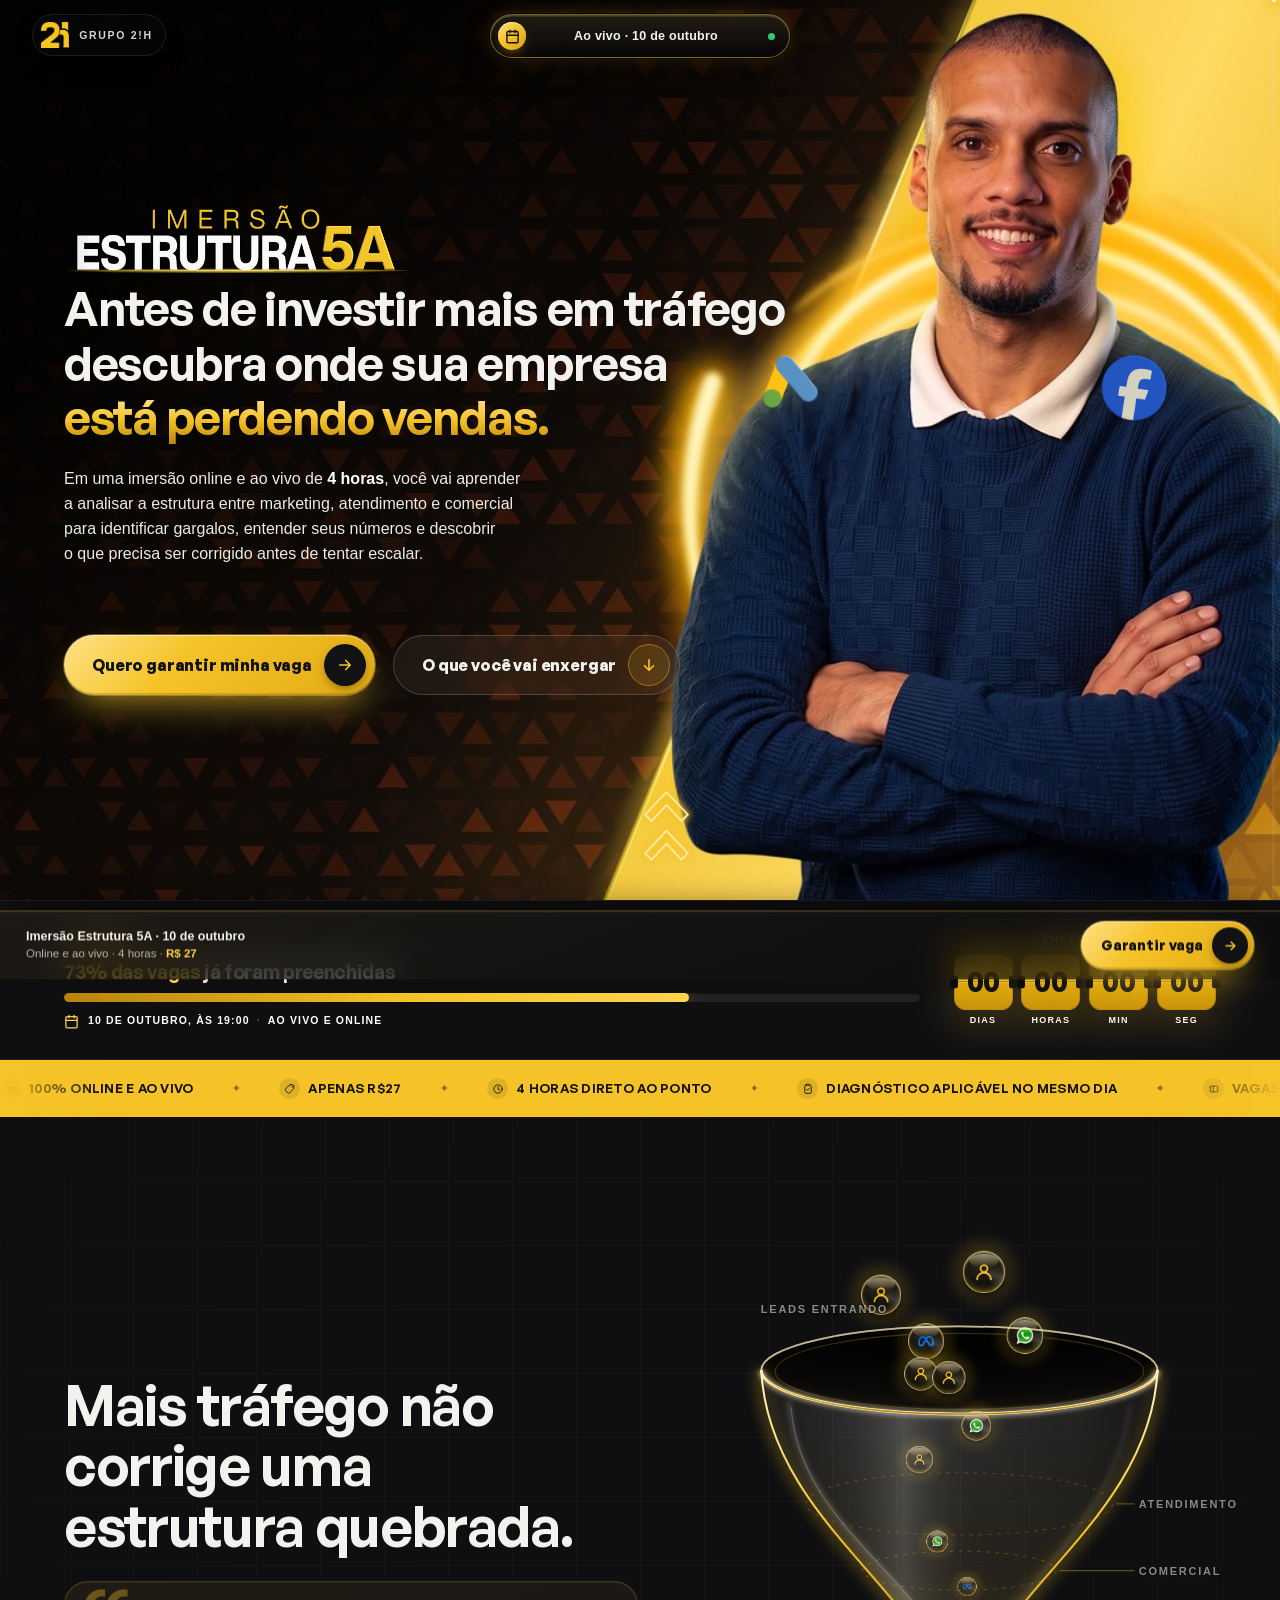
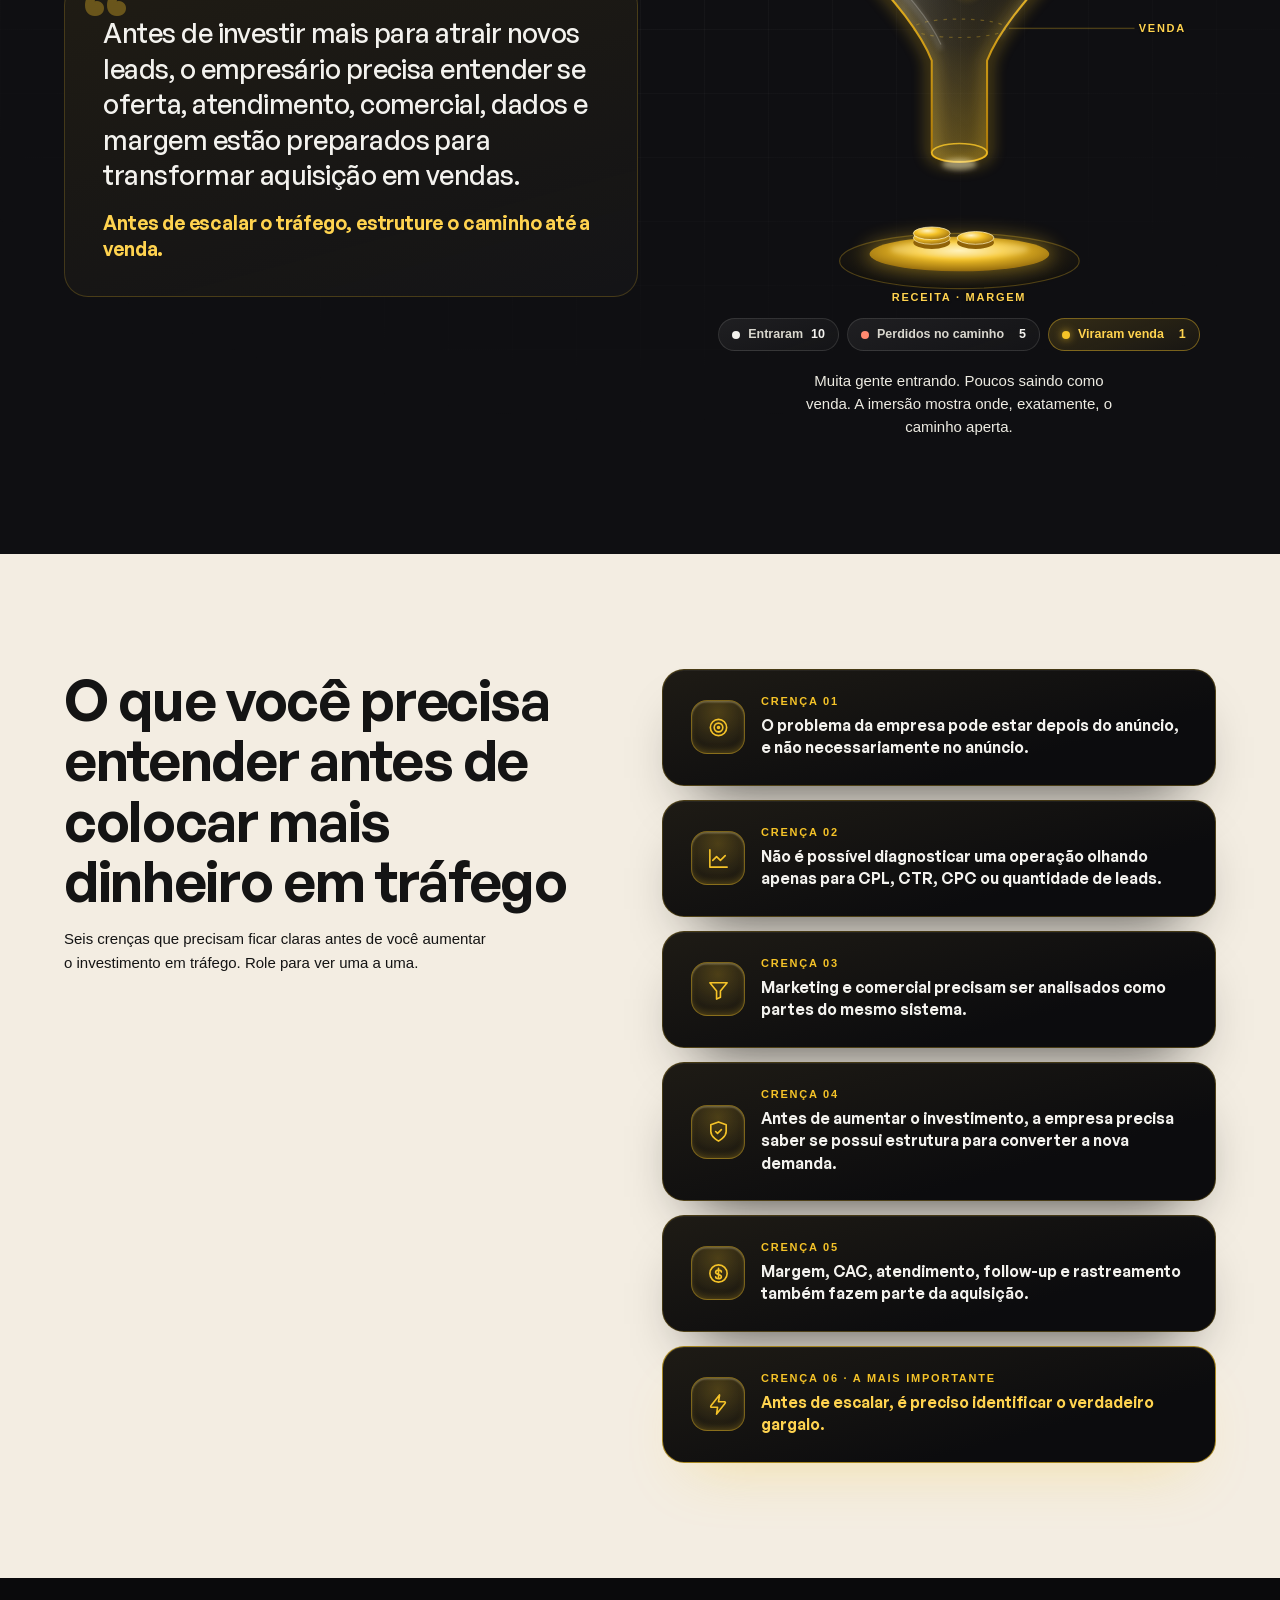
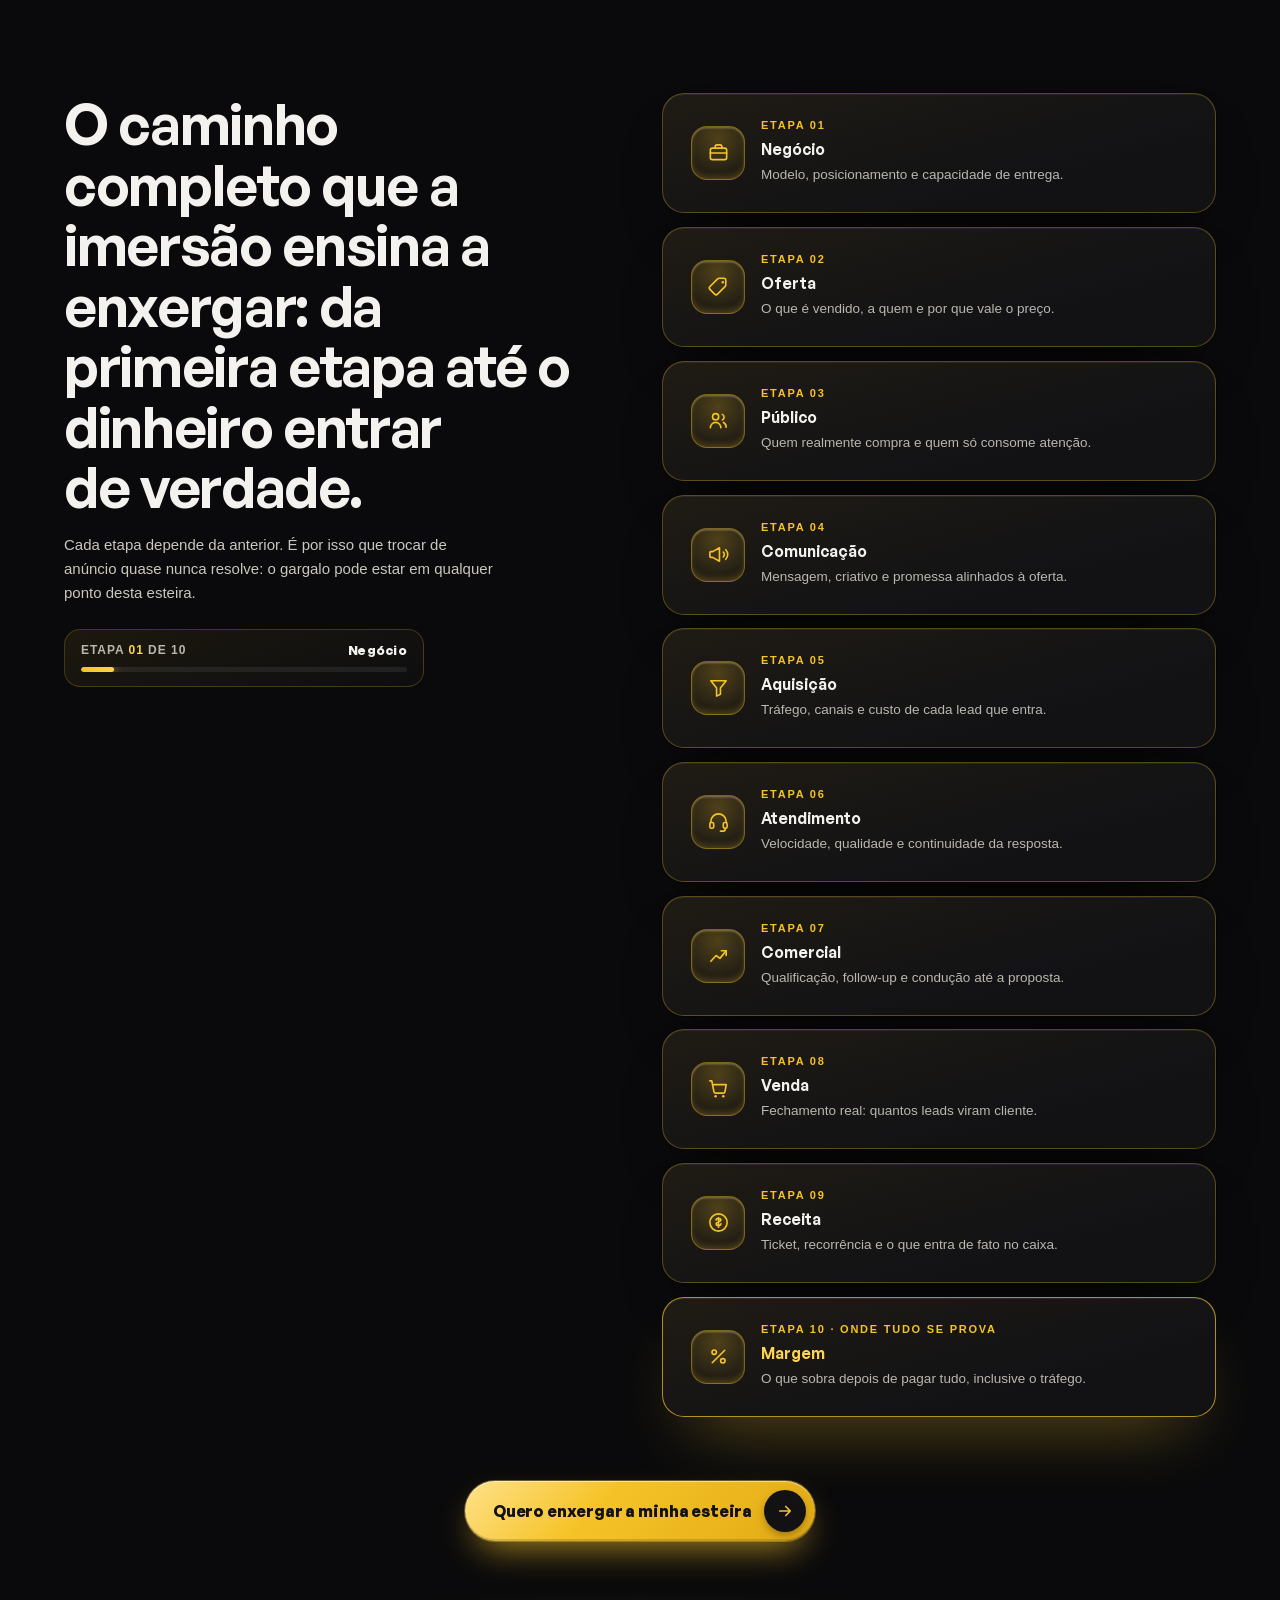
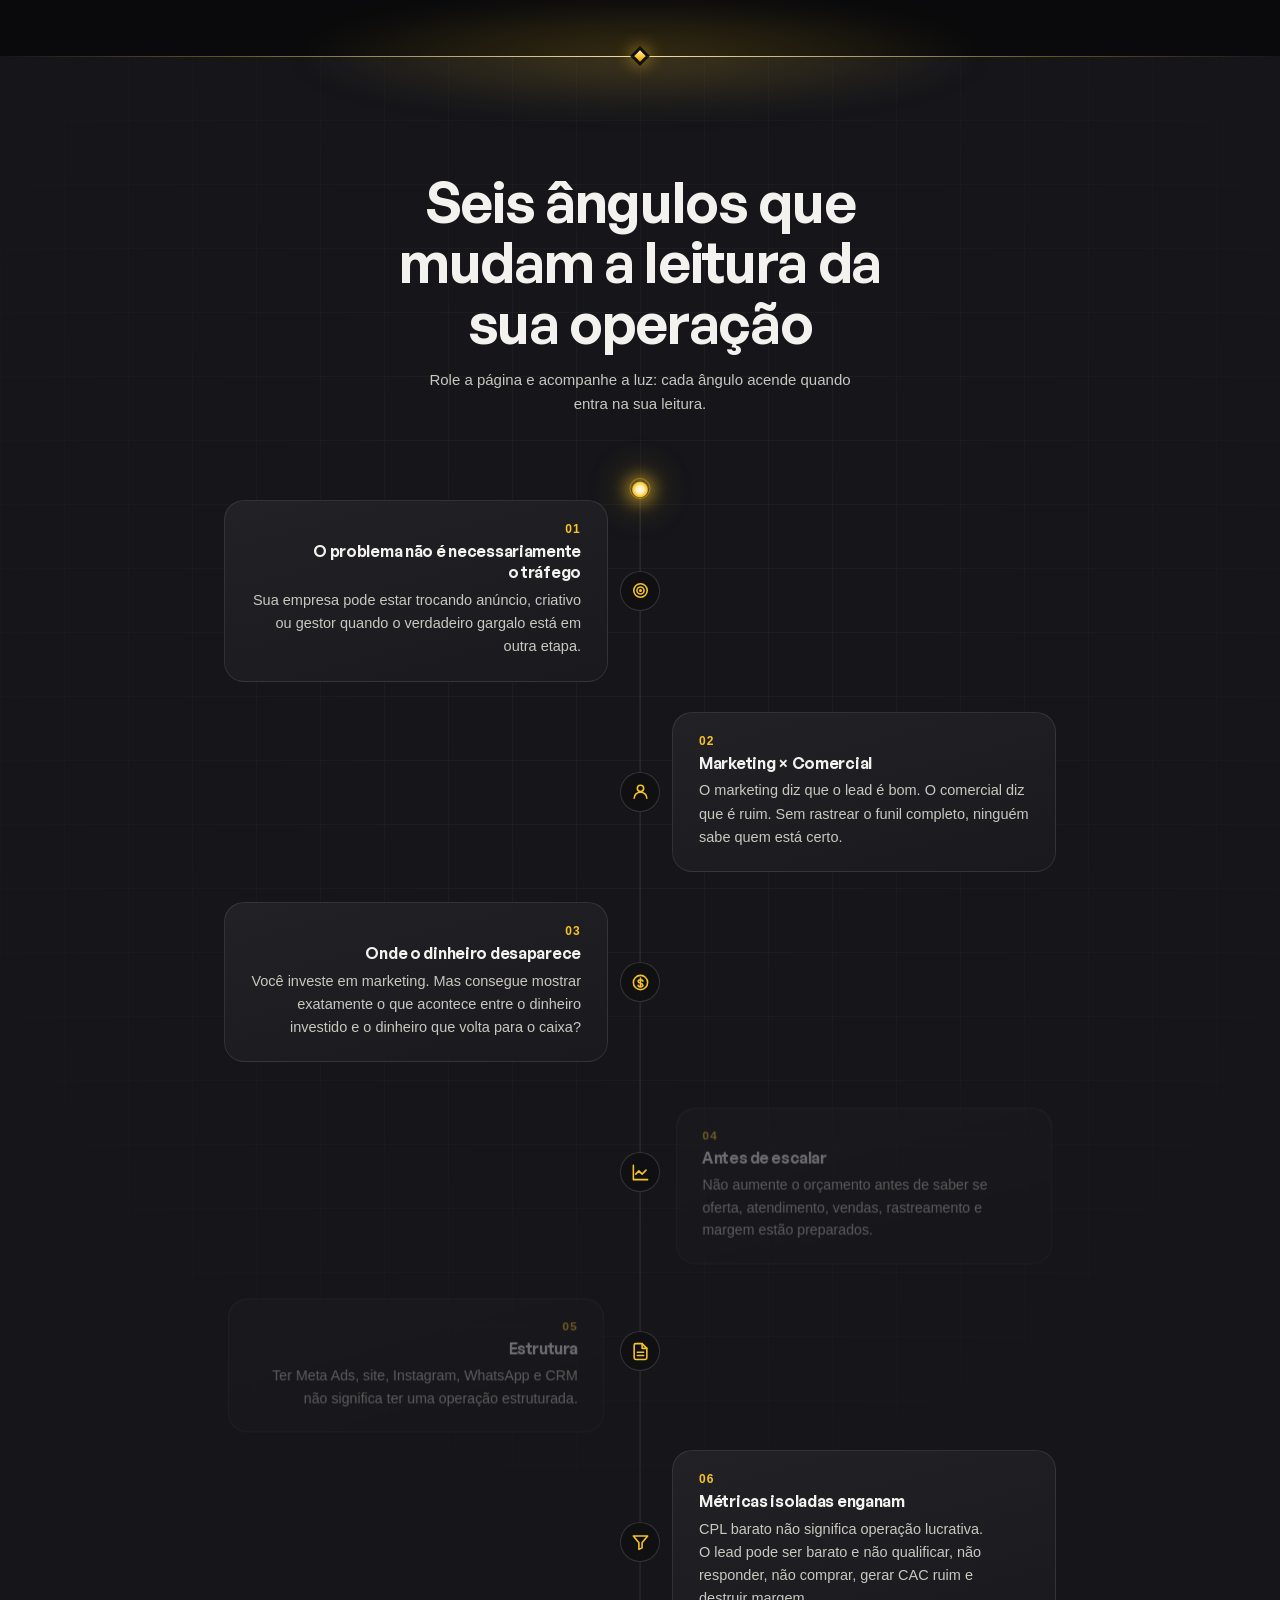
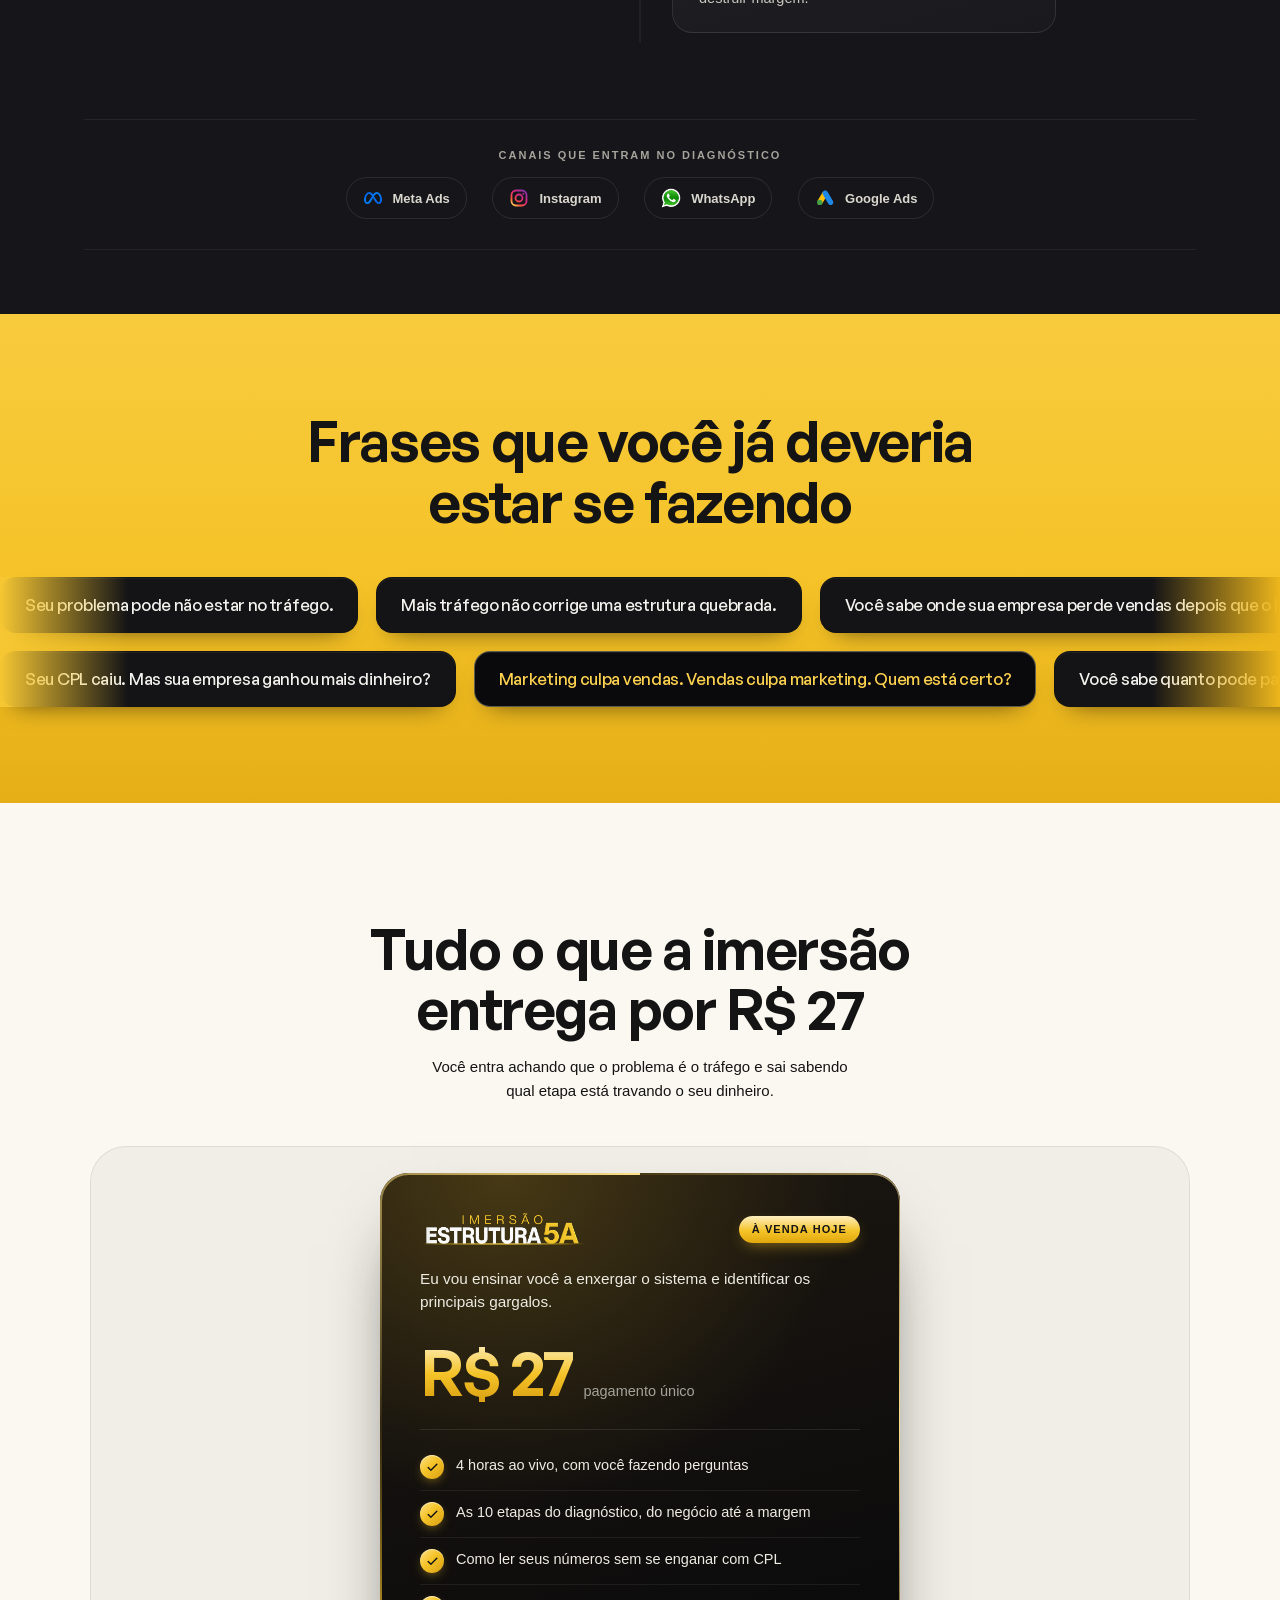
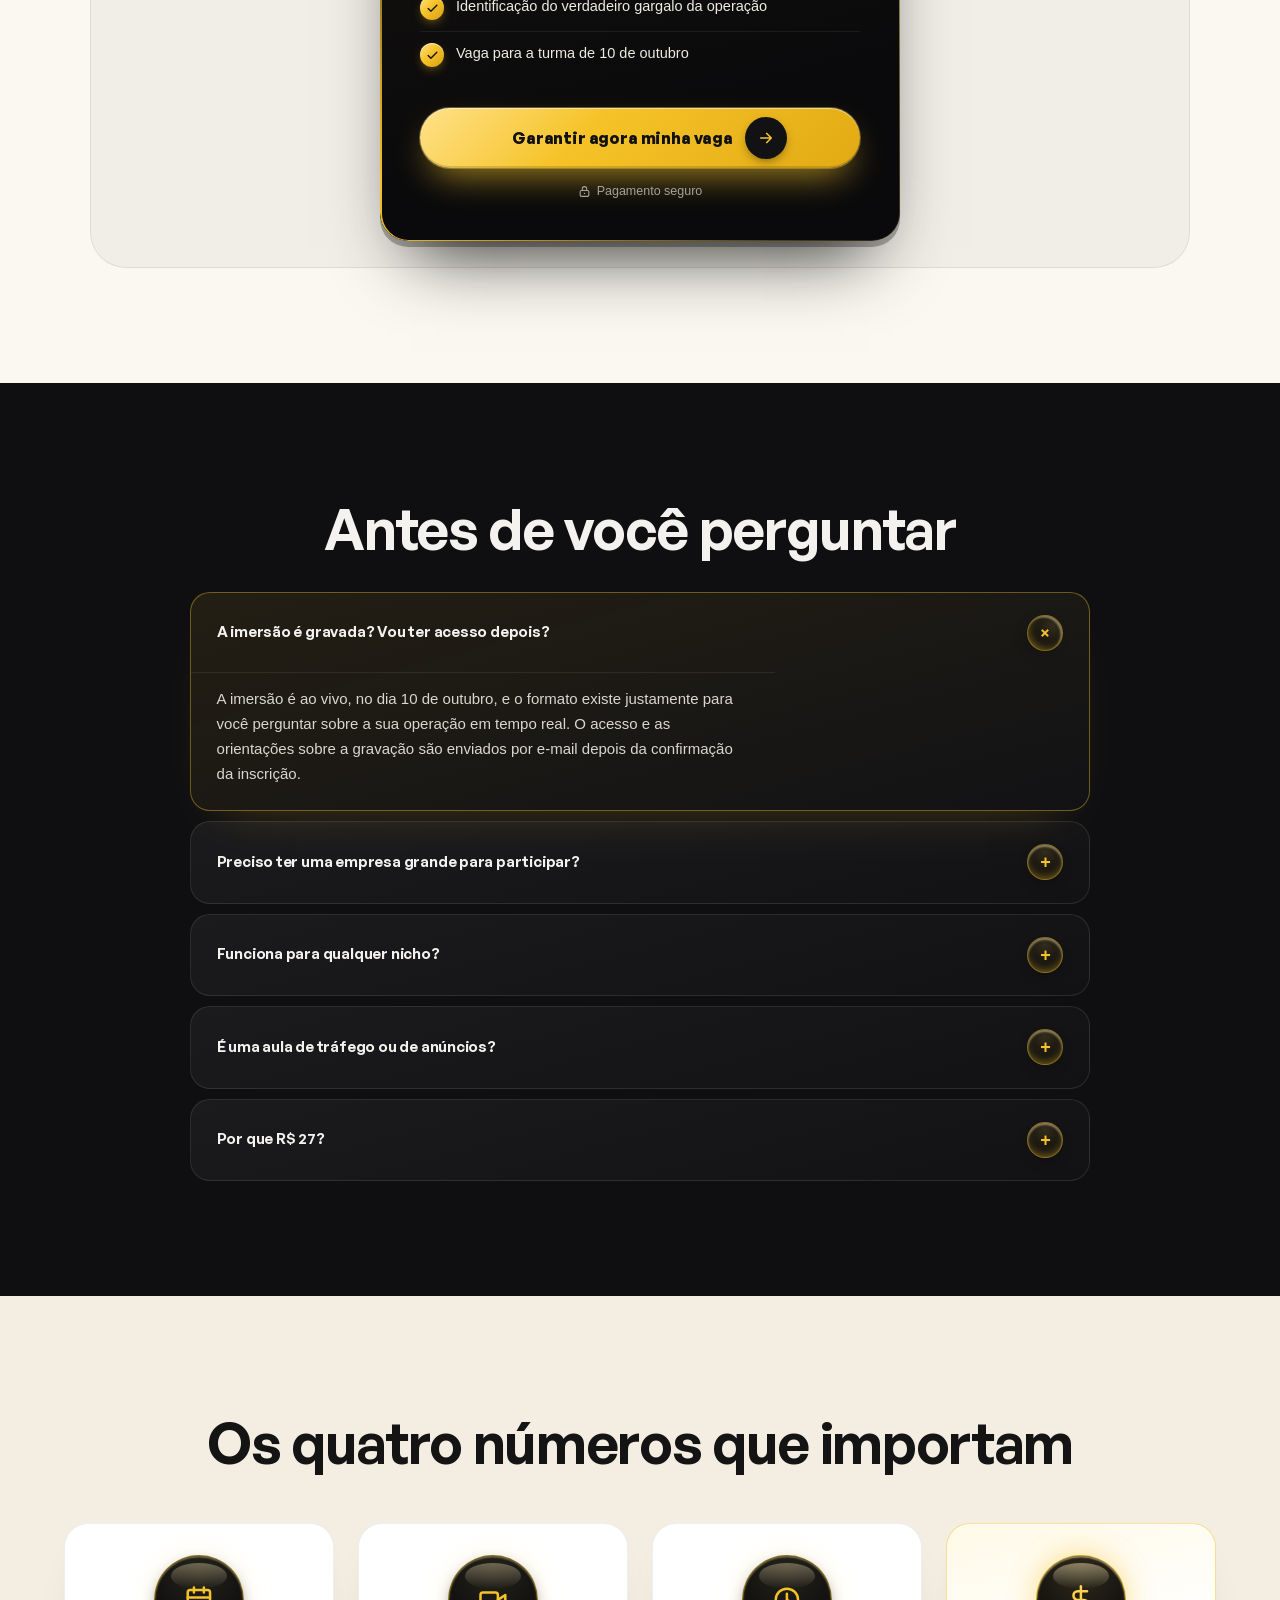
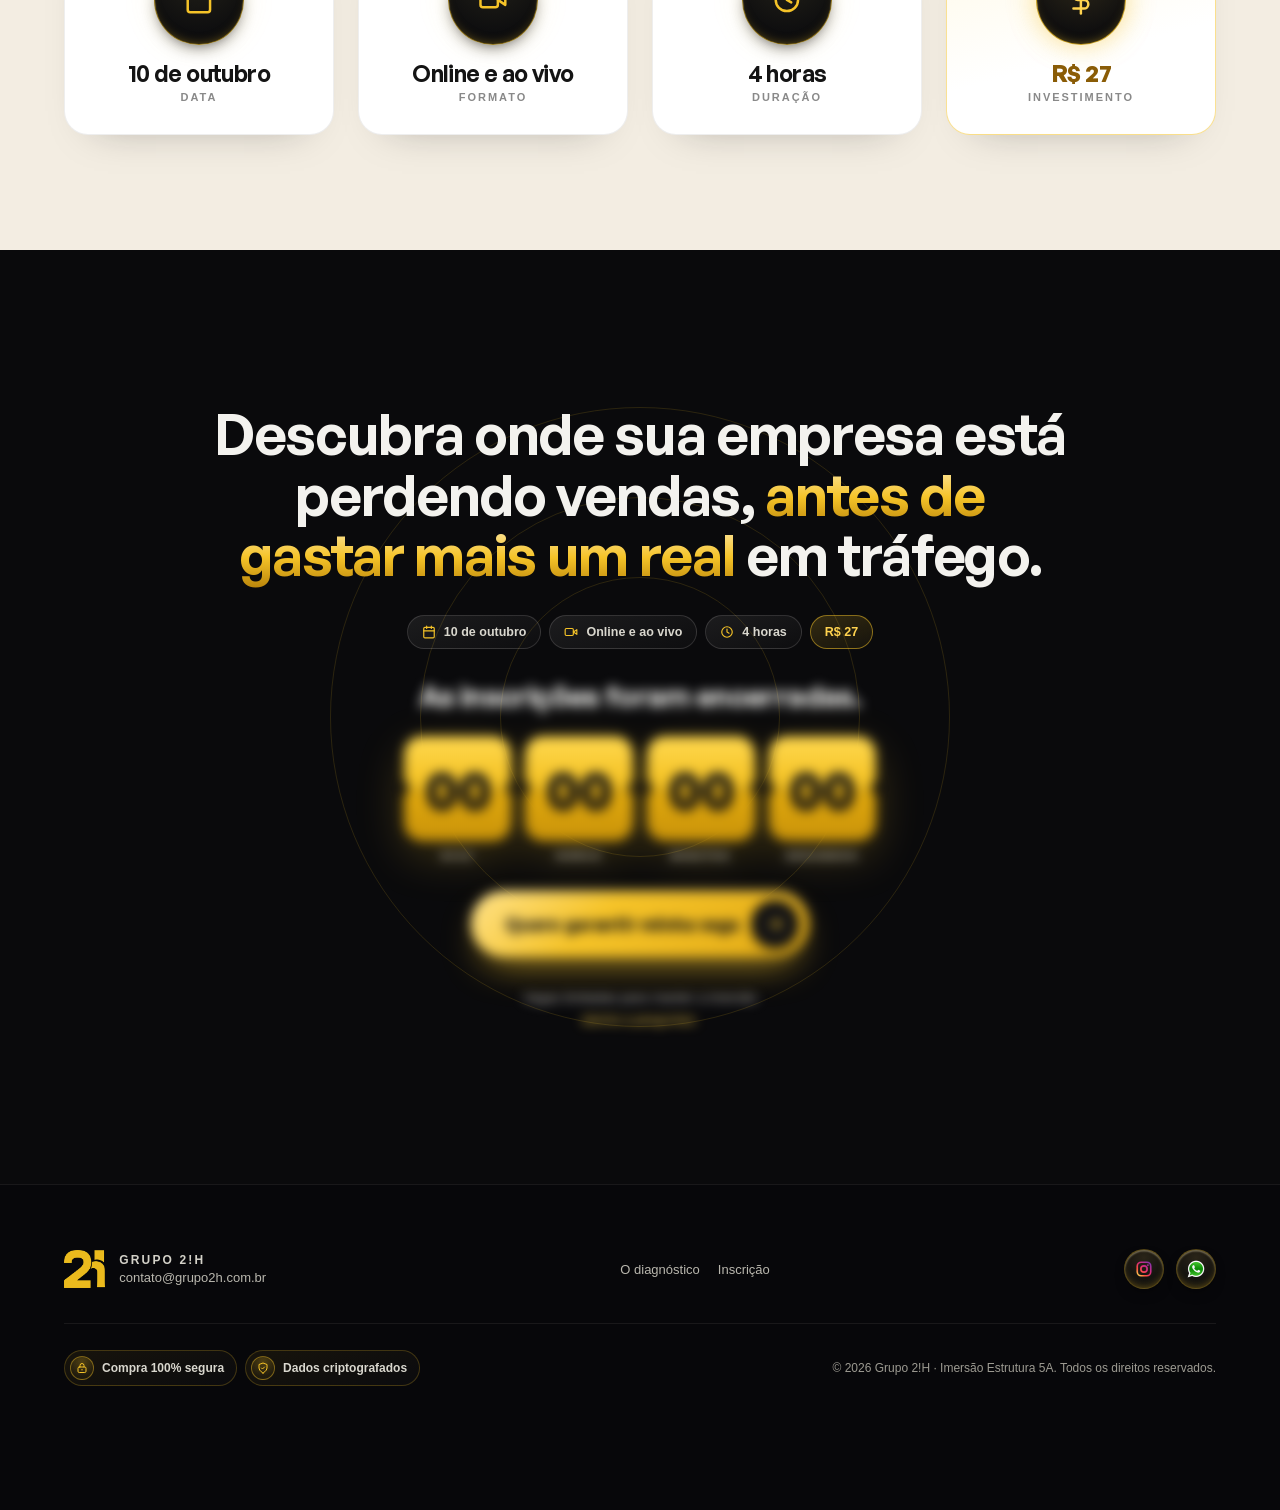
==== commit f807e641: "Protecao de conteudo: sem clique direito, arrastar, copiar e Ctrl+S/U Co-Authored-By: Claude Opus 5." ====
--- a/index.html
+++ b/index.html
@@ -584,6 +584,14 @@
 /* o card de números já tinha uma subida própria: fica só a padrão, para não somar */
 @media (hover:hover){.num-card:hover{transform:none}}
 /* <<< PADRAO-EFEITOS */
+/* >>> PADRAO-PROTECAO */
+/* ===== PROTEÇÃO DE CONTEÚDO =====
+   Texto não seleciona, imagem não arrasta nem abre "salvar imagem" no toque longo do celular.
+   Campos de formulário continuam normais (digitar, selecionar, colar). */
+body{-webkit-user-select:none;user-select:none;-webkit-touch-callout:none}
+input,textarea,select,[contenteditable]:not([contenteditable="false"]),[contenteditable]:not([contenteditable="false"]) *{-webkit-user-select:text;user-select:text;-webkit-touch-callout:default}
+img,svg,picture,video,canvas{-webkit-user-drag:none;user-drag:none}
+/* <<< PADRAO-PROTECAO */
 </style>
 </head>
 <body>
@@ -1843,5 +1851,22 @@
   cards.forEach(c => io.observe(c));
 })();
 </script>
+<script>/* >>> PADRAO-PROTECAO-JS */
+/* proteção de conteúdo: sem clique direito, sem arrastar, sem copiar e sem Ctrl+S / Ctrl+U.
+   Dentro de campos de formulário tudo continua liberado. */
+(function protecao() {
+  const campo = el => el && el.closest && el.closest('input,textarea,select,[contenteditable]:not([contenteditable="false"])');
+  const bloqueia = e => { if (!campo(e.target) && !campo(document.activeElement)) e.preventDefault(); };
+  document.addEventListener("contextmenu", e => { if (!campo(e.target)) e.preventDefault(); });
+  document.addEventListener("dragstart", e => { if (!campo(e.target)) e.preventDefault(); });
+  document.addEventListener("selectstart", e => { if (!campo(e.target)) e.preventDefault(); });
+  document.addEventListener("copy", bloqueia);
+  document.addEventListener("cut", bloqueia);
+  document.addEventListener("keydown", e => {
+    const k = (e.key || "").toLowerCase();
+    if ((e.ctrlKey || e.metaKey) && (k === "s" || k === "u")) e.preventDefault();
+  });
+})();
+</script>
 </body>
 </html>
